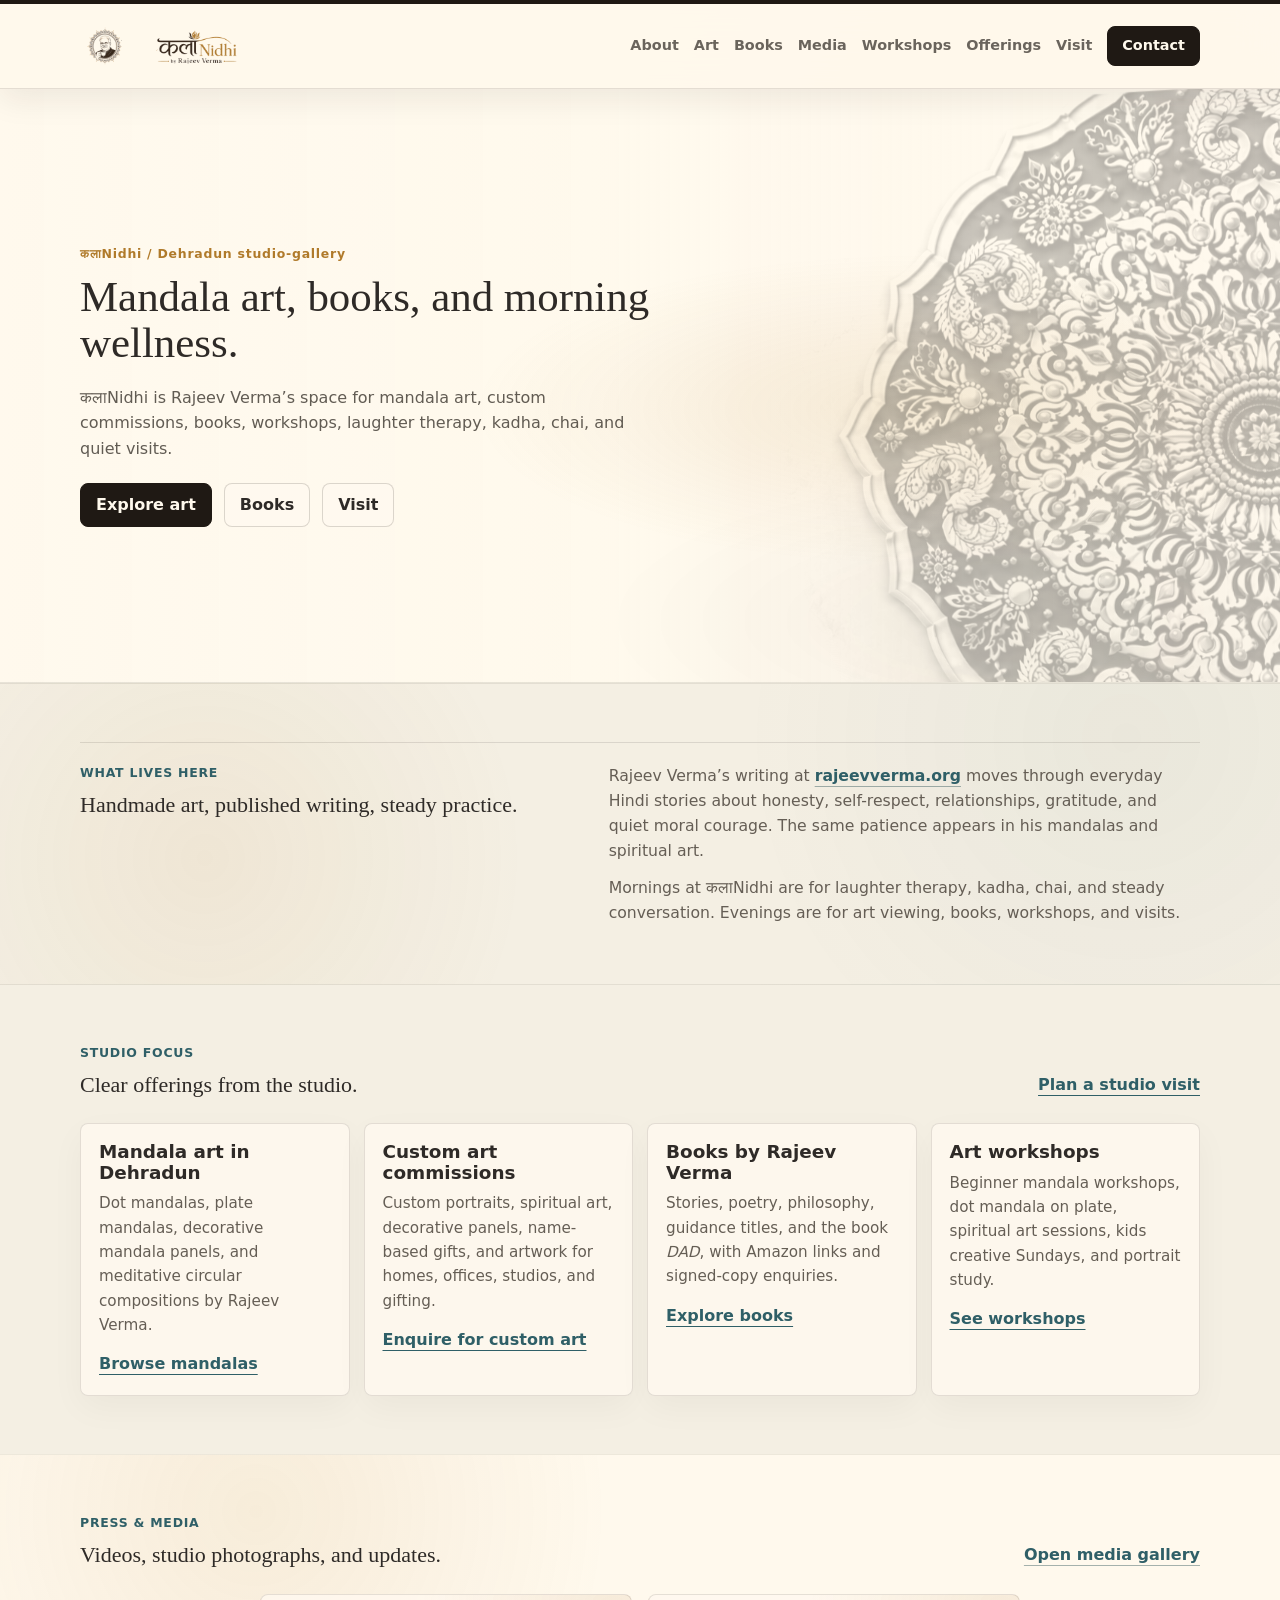
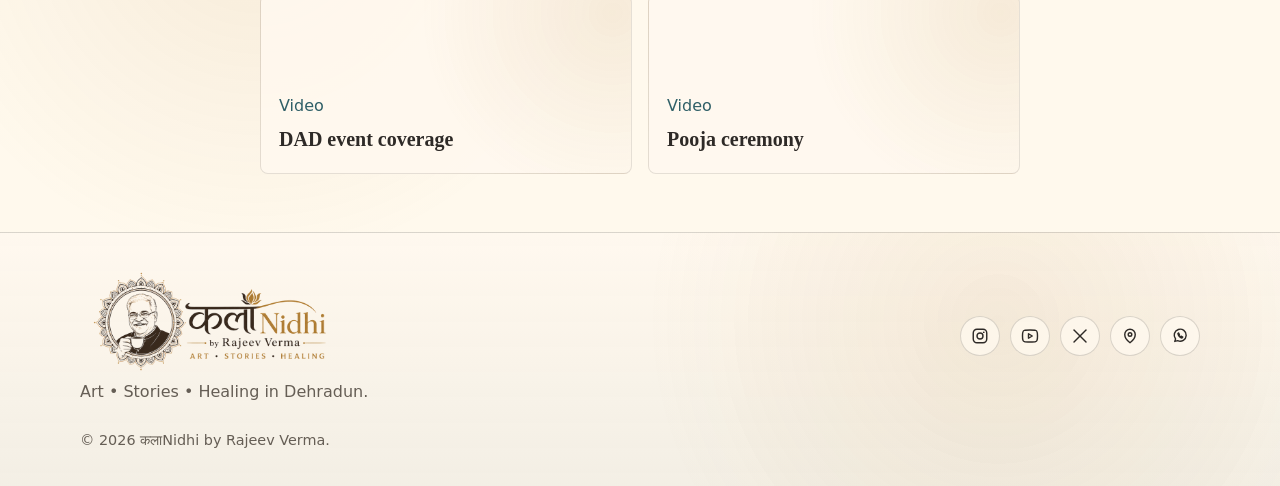
==== index.html @ 5dbb2a17 "Use transparent brand logo assets" ====
<!doctype html>
<html lang="en">
  <head>
    <meta charset="utf-8">
    <meta name="viewport" content="width=device-width, initial-scale=1">
    <meta name="robots" content="index, follow, max-image-preview:large">
    <title>Mandala Art, Custom Art & Books in Dehradun | कलाNidhi by Rajeev Verma</title>
    <meta name="description" content="कलाNidhi by Rajeev Verma is a Dehradun studio-gallery for mandala art, custom paintings, spiritual art, portraits, books, workshops, laughter therapy, kadha, and chai.">
    <link rel="canonical" href="https://kalanidhibyrajeev.com/">
    <meta property="og:type" content="website">
    <meta property="og:site_name" content="कलाNidhi by Rajeev Verma">
    <meta property="og:title" content="Mandala Art, Custom Art & Books in Dehradun | कलाNidhi">
    <meta property="og:description" content="Rajeev Verma's Dehradun studio-gallery for mandala art, custom paintings, portraits, books, workshops, laughter therapy, kadha, and chai.">
    <meta property="og:url" content="https://kalanidhibyrajeev.com/">
    <meta property="og:image" content="https://kalanidhibyrajeev.com/assets/img/kala-nidhi-social.jpg">
    <meta name="twitter:card" content="summary_large_image">
    <meta name="twitter:title" content="Mandala Art, Custom Art & Books in Dehradun | कलाNidhi">
    <meta name="twitter:description" content="Mandala art, custom paintings, books, workshops, laughter therapy, kadha, and chai in Dehradun.">
    <meta name="twitter:image" content="https://kalanidhibyrajeev.com/assets/img/kala-nidhi-social.jpg">
    <link rel="icon" href="/assets/img/favicon.svg" type="image/svg+xml">
    <link rel="apple-touch-icon" href="/assets/brand/kalanidhi-mark-512-transparent.png">
    <link rel="stylesheet" href="/assets/css/oat-local.css?v=20260624c">
    <link rel="stylesheet" href="/assets/css/styles.css?v=20260625a">
    <script type="application/ld+json">
      {
        "@context": "https://schema.org",
        "@graph": [
          {
            "@type": "WebSite",
            "@id": "https://kalanidhibyrajeev.com/#website",
            "url": "https://kalanidhibyrajeev.com/",
            "name": "कलाNidhi by Rajeev Verma",
            "description": "Dehradun studio-gallery for mandala art, custom art, books, workshops, laughter therapy, kadha, and chai.",
            "inLanguage": "en-IN",
            "publisher": { "@id": "https://kalanidhibyrajeev.com/#gallery" }
          },
          {
            "@type": ["ArtGallery", "LocalBusiness"],
            "@id": "https://kalanidhibyrajeev.com/#gallery",
            "name": "कलाNidhi by Rajeev Verma",
            "url": "https://kalanidhibyrajeev.com/",
            "image": "https://kalanidhibyrajeev.com/assets/img/kala-nidhi-social.jpg",
            "logo": "https://kalanidhibyrajeev.com/assets/brand/kalanidhi-mark-512-transparent.png",
            "description": "A studio-gallery in Dehradun for mandala art, spiritual art, custom paintings, portraits, books, workshops, and morning wellness.",
            "telephone": ["+917302239440", "+918979711115"],
            "address": {
              "@type": "PostalAddress",
              "streetAddress": "Khairi Mansingh, New Sahastradhara Road, Maldevta - Doonali",
              "addressLocality": "Dehradun",
              "addressRegion": "Uttarakhand",
              "addressCountry": "IN"
            },
            "openingHoursSpecification": [
              {
                "@type": "OpeningHoursSpecification",
                "dayOfWeek": ["Monday", "Tuesday", "Wednesday", "Thursday", "Friday", "Saturday", "Sunday"],
                "opens": "05:00",
                "closes": "11:00"
              },
              {
                "@type": "OpeningHoursSpecification",
                "dayOfWeek": ["Monday", "Tuesday", "Wednesday", "Thursday", "Friday", "Saturday", "Sunday"],
                "opens": "16:30",
                "closes": "22:00"
              }
            ],
            "sameAs": [
              "https://www.instagram.com/kalanidhibyrajeev",
              "https://www.youtube.com/@HealthyFeasting",
              "https://rajeevverma.org/"
            ],
            "founder": { "@id": "https://kalanidhibyrajeev.com/#rajeev-verma" }
          },
          {
            "@type": "Person",
            "@id": "https://kalanidhibyrajeev.com/#rajeev-verma",
            "name": "Rajeev Verma",
            "url": "https://kalanidhibyrajeev.com/about/",
            "sameAs": [
              "https://rajeevverma.org/",
              "https://www.youtube.com/@HealthyFeasting"
            ],
            "jobTitle": "Artist, author, mandala mentor, healer, and workshop guide",
            "knowsAbout": [
              "Mandala art",
              "Custom art",
              "Spiritual art",
              "Portrait painting",
              "Hindi short stories",
              "Laughter therapy",
              "Creative workshops"
            ]
          },
          {
            "@type": "BreadcrumbList",
            "@id": "https://kalanidhibyrajeev.com/#breadcrumbs",
            "itemListElement": [
              { "@type": "ListItem", "position": 1, "name": "Home", "item": "https://kalanidhibyrajeev.com/" }
            ]
          }
        ]
      }
    </script>
  </head>
  <body>
    <a class="skip-link" href="#main">Skip to content</a>
    <header class="site-header" aria-label="Primary navigation">
      <div class="wrap header-inner">
        <a class="site-logo" href="/" aria-label="कलाNidhi home"><img src="/assets/brand/kalanidhi-header-logo-560x140-transparent.png" alt="कलाNidhi by Rajeev Verma"></a>
        <button class="nav-toggle" type="button" aria-expanded="false" aria-controls="site-nav">
          <span class="sr-only">Menu</span><span></span><span></span>
        </button>
        <nav id="site-nav" class="site-nav" aria-label="Site pages">
          <a href="/about/">About</a>
          <a href="/art/">Art</a>
          <a href="/books/">Books</a>
          <a href="/media/">Media</a>
          <a href="/workshops/">Workshops</a>
          <a href="/daily-specials/">Offerings</a>
          <a href="/visit/">Visit</a>
          <a class="button button-small" data-whatsapp-link href="https://wa.me/917302239440">Contact</a>
        </nav>
      </div>
    </header>

    <main id="main">
      <section class="home-hero">
        <div class="wrap home-hero-grid">
          <div class="home-copy">
            <p class="eyebrow">कलाNidhi / Dehradun studio-gallery</p>
            <h1>Mandala art, books, and morning wellness.</h1>
            <p class="lead">कलाNidhi is Rajeev Verma&rsquo;s space for mandala art, custom commissions, books, workshops, laughter therapy, kadha, chai, and quiet visits.</p>
            <div class="hero-actions">
              <a class="button" href="/art/">Explore art</a>
              <a class="button button-secondary" href="/books/">Books</a>
              <a class="button button-secondary" href="/visit/">Visit</a>
            </div>
          </div>
        </div>
      </section>

      <section class="section home-intro">
        <div class="wrap split-rule">
          <div>
            <p class="eyebrow">What lives here</p>
            <h2>Handmade art, published writing, steady practice.</h2>
          </div>
          <div class="text-stack">
            <p>Rajeev Verma&rsquo;s writing at <a class="text-link inline-link" href="https://rajeevverma.org/">rajeevverma.org</a> moves through everyday Hindi stories about honesty, self-respect, relationships, gratitude, and quiet moral courage. The same patience appears in his mandalas and spiritual art.</p>
            <p>Mornings at कलाNidhi are for laughter therapy, kadha, chai, and steady conversation. Evenings are for art viewing, books, workshops, and visits.</p>
          </div>
        </div>
      </section>

      <section class="section">
        <div class="wrap section-head">
          <div>
            <p class="eyebrow">Studio focus</p>
            <h2>Clear offerings from the studio.</h2>
          </div>
          <a class="text-link" href="/visit/">Plan a studio visit</a>
        </div>
        <div class="wrap seo-card-grid">
          <article class="mini-card">
            <h2>Mandala art in Dehradun</h2>
            <p>Dot mandalas, plate mandalas, decorative mandala panels, and meditative circular compositions by Rajeev Verma.</p>
            <a class="text-link" href="/art/">Browse mandalas</a>
          </article>
          <article class="mini-card">
            <h2>Custom art commissions</h2>
            <p>Custom portraits, spiritual art, decorative panels, name-based gifts, and artwork for homes, offices, studios, and gifting.</p>
            <a class="text-link" href="/art/">Enquire for custom art</a>
          </article>
          <article class="mini-card">
            <h2>Books by Rajeev Verma</h2>
            <p>Stories, poetry, philosophy, guidance titles, and the book <em>DAD</em>, with Amazon links and signed-copy enquiries.</p>
            <a class="text-link" href="/books/">Explore books</a>
          </article>
          <article class="mini-card">
            <h2>Art workshops</h2>
            <p>Beginner mandala workshops, dot mandala on plate, spiritual art sessions, kids creative Sundays, and portrait study.</p>
            <a class="text-link" href="/workshops/">See workshops</a>
          </article>
        </div>
      </section>

      <section class="section media-preview">
        <div class="wrap section-head">
          <div>
            <p class="eyebrow">Press & media</p>
            <h2>Videos, studio photographs, and updates.</h2>
          </div>
          <a class="text-link" href="/media/">Open media gallery</a>
        </div>
        <div class="wrap media-strip" aria-label="कलाNidhi media highlights">
          <a class="media-tile media-video" href="https://youtu.be/Rp0oer_k0Hs?si=0YHghIsaEvGjhuW9">
            <span>Video</span>
            <strong>DAD event coverage</strong>
          </a>
          <a class="media-tile media-video" href="https://youtu.be/UjbqpVnLzns?si=eAztu2HZ2gscAgjj">
            <span>Video</span>
            <strong>Pooja ceremony</strong>
          </a>
        </div>
      </section>
    </main>

    <footer id="footer" class="site-footer">
      <div class="wrap footer-inner">
        <div class="footer-copy">
          <a class="footer-logo" href="/" aria-label="कलाNidhi home"><img src="/assets/brand/kalanidhi-footer-logo-760x320-transparent.png" alt="कलाNidhi by Rajeev Verma"></a>
          <p>Art &bull; Stories &bull; Healing in Dehradun.</p>
        </div>
        <div class="footer-actions" aria-label="Social links">
          <a class="social-icon-link" href="https://www.instagram.com/kalanidhibyrajeev?igsh=MTlkbTV2MDQwYmtw" aria-label="Instagram"><svg viewBox="0 0 24 24" aria-hidden="true"><rect x="3" y="3" width="18" height="18" rx="5"></rect><circle cx="12" cy="12" r="4"></circle><circle class="filled" cx="17" cy="7" r="1.15"></circle></svg></a>
          <a class="social-icon-link" href="https://www.youtube.com/@HealthyFeasting" aria-label="YouTube"><svg viewBox="0 0 24 24" aria-hidden="true"><path d="M22 12s0-4.2-.55-5.45a2.9 2.9 0 0 0-2-2C18.2 4 12 4 12 4s-6.2 0-7.45.55a2.9 2.9 0 0 0-2 2C2 7.8 2 12 2 12s0 4.2.55 5.45a2.9 2.9 0 0 0 2 2C5.8 20 12 20 12 20s6.2 0 7.45-.55a2.9 2.9 0 0 0 2-2C22 16.2 22 12 22 12Z"></path><path d="m10 9 5 3-5 3Z"></path></svg></a>
          <a class="social-icon-link" href="https://twitter.com/intent/tweet?url=https%3A%2F%2Fkalanidhibyrajeev.com%2F&text=%E0%A4%95%E0%A4%B2%E0%A4%BENidhi%20by%20Rajeev%20Verma" aria-label="Share on X"><svg viewBox="0 0 24 24" aria-hidden="true"><path d="M4 4l16 16"></path><path d="M20 4 4 20"></path></svg></a>
          <a class="social-icon-link" href="/visit/" aria-label="Visit कलाNidhi"><svg viewBox="0 0 24 24" aria-hidden="true"><path d="M12 21s7-5.2 7-11a7 7 0 1 0-14 0c0 5.8 7 11 7 11Z"></path><circle cx="12" cy="10" r="2.4"></circle></svg></a>
          <a class="social-icon-link" data-whatsapp-link href="https://wa.me/917302239440" aria-label="WhatsApp कलाNidhi"><svg viewBox="0 0 24 24" aria-hidden="true"><path d="M5 19.2 6.1 16A8 8 0 1 1 9 18.2L5 19.2Z"></path><path d="M9.2 8.6c.5 3.2 2.4 5.2 5.3 6.2l1.2-1.3-2.1-1.2-.9.8c-.9-.4-1.8-1.2-2.3-2.2l.8-.9-1.2-2.1-.8.7Z"></path></svg></a>
        </div>
        <p class="footer-meta">&copy; <span id="year">2026</span> कलाNidhi by Rajeev Verma.</p>
      </div>
    </footer>
    <script src="/assets/js/main.js?v=20260624c" defer></script>
  </body>
</html>
---- assets/css/oat-local.css ----
:root {
  --cream: #F4EFE3;
  --paper: #FFF9ED;
  --ink: #2E2A27;
  --muted-ink: #655E55;
  --antique-gold: #B07A2A;
  --sage: #8A9A6B;
  --soft-sage: #C8CFB6;
  --deep-teal: #2F5F67;
  --border: #D9C9A3;
  --lux-black: #1F1914;
  --lux-panel: #2A211A;
  --lux-panel-soft: #34291F;
  --lux-line: rgba(36, 30, 24, 0.12);
  --lux-muted: rgba(36, 30, 24, 0.62);
  --white: #ffffff;
  --shadow: 0 18px 54px rgba(34, 28, 23, 0.08);
  --radius: 8px;
  --max-width: 1120px;
  --display-devanagari: "Noto Serif Devanagari", "Nirmala UI", "Kohinoor Devanagari", serif;
  --display: Georgia, "Times New Roman", serif;
  --body: Inter, system-ui, -apple-system, BlinkMacSystemFont, "Segoe UI", sans-serif;
}

*,
*::before,
*::after {
  box-sizing: border-box;
}

html {
  scroll-behavior: smooth;
}

body {
  margin: 0;
  background: var(--cream);
  color: var(--ink);
  font-family: var(--body);
  font-size: 16px;
  line-height: 1.6;
  text-rendering: optimizeLegibility;
}

img,
svg {
  display: block;
  max-width: 100%;
}

img {
  height: auto;
}

a {
  color: inherit;
}

button,
input,
textarea,
select {
  font: inherit;
}

button {
  cursor: pointer;
}

:focus-visible {
  outline: 3px solid rgba(47, 95, 103, 0.32);
  outline-offset: 3px;
}

.wrap {
  width: min(100% - 32px, var(--max-width));
  margin-inline: auto;
}

.section {
  padding-block: 58px;
}

.section-tint {
  background:
    radial-gradient(circle at 88% 4%, rgba(176, 122, 42, 0.1), transparent 26rem),
    linear-gradient(180deg, rgba(255, 249, 237, 0.82), rgba(244, 239, 227, 0.92));
  color: var(--ink);
  border-block: 1px solid rgba(36, 30, 24, 0.08);
}

.button {
  display: inline-flex;
  align-items: center;
  justify-content: center;
  min-height: 40px;
  padding: 8px 15px;
  border: 1px solid var(--ink);
  border-radius: var(--radius);
  background: var(--ink);
  color: var(--paper);
  font-weight: 700;
  text-decoration: none;
  box-shadow: none;
  transition: background-color 160ms ease, border-color 160ms ease, color 160ms ease, box-shadow 160ms ease;
}

.button-secondary {
  background: rgba(250, 246, 238, 0.72);
  border-color: rgba(34, 28, 23, 0.18);
  color: var(--ink);
  box-shadow: none;
}

.button-secondary:hover {
  background: var(--paper);
  border-color: var(--deep-teal);
  color: var(--ink);
  box-shadow: none;
}

.button:hover {
  background: var(--deep-teal);
  border-color: var(--deep-teal);
  box-shadow: none;
}

.button-ghost {
  background: transparent;
  color: var(--deep-teal);
  border-color: var(--border);
  box-shadow: none;
}

.button-ghost:hover {
  color: var(--paper);
  border-color: var(--deep-teal);
}

.button-link {
  background: transparent;
  color: var(--ink);
  border-color: transparent;
  text-decoration: underline;
  text-decoration-color: rgba(40, 87, 94, 0.45);
  text-underline-offset: 5px;
}

.button-link:hover {
  color: var(--deep-teal);
  background: transparent;
  border-color: transparent;
}

.button-small {
  min-height: 38px;
  padding: 7px 13px;
}

.skip-link {
  position: fixed;
  top: 10px;
  left: 10px;
  z-index: 100;
  transform: translateY(-140%);
  padding: 10px 14px;
  border-radius: var(--radius);
  background: var(--ink);
  color: var(--paper);
}

.skip-link:focus {
  transform: translateY(0);
}

.sr-only {
  position: absolute;
  width: 1px;
  height: 1px;
  padding: 0;
  margin: -1px;
  overflow: hidden;
  clip: rect(0, 0, 0, 0);
  white-space: nowrap;
  border: 0;
}
---- assets/css/styles.css ----
body {
  position: relative;
  background:
    radial-gradient(circle at 82% 10%, rgba(176, 122, 42, 0.1), transparent 28rem),
    var(--cream);
  color: var(--ink);
  overflow-x: hidden;
}

body::before {
  content: "";
  position: fixed;
  top: 84px;
  right: max(-150px, calc((100vw - var(--max-width)) / 2 - 260px));
  z-index: 0;
  width: min(54vw, 700px);
  aspect-ratio: 1;
  background: url("/assets/img/mandala-cutout.png") center / contain no-repeat;
  filter: grayscale(1) contrast(1.08);
  opacity: 0.055;
  transform: translateZ(0);
  pointer-events: none;
}

.site-header,
main,
.site-footer {
  position: relative;
  z-index: 1;
}

.site-header {
  position: sticky;
  top: 0;
  z-index: 20;
  background: rgba(255, 249, 237, 0.95);
  border-top: 4px solid var(--lux-black);
  border-bottom: 1px solid rgba(36, 30, 24, 0.12);
  box-shadow: 0 10px 32px rgba(36, 30, 24, 0.08);
  backdrop-filter: blur(18px);
}

.header-inner {
  min-height: 84px;
  display: flex;
  align-items: center;
  justify-content: space-between;
  gap: 20px;
}

.site-logo {
  display: inline-flex;
  align-items: center;
  text-decoration: none;
}

.site-logo img {
  height: 48px;
  width: auto;
  max-width: 240px;
  object-fit: contain;
  display: block;
}

.site-nav {
  display: flex;
  align-items: center;
  gap: 15px;
  color: rgba(36, 30, 24, 0.68);
  font-size: 0.9rem;
  font-weight: 650;
}

.site-nav a {
  text-decoration: none;
}

.site-nav a:not(.button):hover {
  color: var(--ink);
}

.site-nav a[aria-current="page"] {
  color: var(--ink);
  text-decoration: underline;
  text-decoration-color: var(--antique-gold);
  text-underline-offset: 6px;
}

.site-nav .button-small {
  min-height: 36px;
  padding: 7px 14px;
  border-color: var(--lux-black);
  background: var(--lux-black);
  color: var(--paper);
  font-family: var(--body);
  font-size: inherit;
  font-weight: inherit;
  box-shadow: none;
}

.nav-toggle {
  display: none;
  width: 44px;
  height: 44px;
  border: 1px solid rgba(36, 30, 24, 0.2);
  border-radius: var(--radius);
  background: rgba(36, 30, 24, 0.04);
}

.nav-toggle span:not(.sr-only) {
  display: block;
  width: 18px;
  height: 2px;
  margin: 5px auto;
  background: var(--ink);
}

.hero {
  display: grid;
  align-items: center;
  padding-block: 54px 72px;
  background: rgba(250, 246, 238, 0.86);
  border-bottom: 1px solid rgba(41, 36, 31, 0.1);
}

.hero-grid {
  display: grid;
  grid-template-columns: 1fr;
  gap: 34px;
  align-items: start;
}

.two-column,
.visit-card {
  display: grid;
  grid-template-columns: minmax(0, 0.92fr) minmax(0, 1.08fr);
  gap: 52px;
  align-items: center;
}

.eyebrow,
.card-kicker {
  margin: 0 0 10px;
  color: var(--deep-teal);
  font-size: 0.78rem;
  font-weight: 800;
  letter-spacing: 0.06em;
  text-transform: uppercase;
}

.section-tint .eyebrow,
.section-tint .card-kicker {
  color: var(--deep-teal);
}

.section-tint h2,
.section-tint h3 {
  color: var(--ink);
}

h1,
h2,
h3 {
  margin: 0;
  line-height: 1.12;
  letter-spacing: 0;
}

h1,
h2 {
  font-family: var(--display);
  font-weight: 500;
}

h1 {
  max-width: 920px;
  font-size: clamp(2rem, 2.55vw, 2.55rem);
}

h1 span:last-child {
  display: block;
  margin-top: 8px;
  color: var(--muted-ink);
  font-size: 2.18rem;
}

.devanagari {
  font-family: var(--display-devanagari);
}

.hero-logo-image {
  width: min(100%, 780px);
  height: auto;
  margin-top: 8px;
}

h2 {
  font-size: clamp(1.35rem, 1.72vw, 1.75rem);
}

.card-body h2,
.workshop-card h2,
.mini-card h2 {
  font-family: var(--body);
  font-size: 1.15rem;
  font-weight: 800;
}

h3 {
  font-size: 1.15rem;
}

.tagline {
  margin: 18px 0 0;
  color: var(--deep-teal);
  font-family: var(--display);
  font-size: 1.35rem;
}

.lead,
.section-copy {
  color: var(--muted-ink);
  font-size: 0.98rem;
}

.lead {
  max-width: 560px;
  margin: 18px 0 0;
}

.hero-actions,
.button-row,
.contact-actions,
.split-links {
  display: flex;
  flex-wrap: wrap;
  gap: 12px;
}

.hero-actions {
  margin-top: 22px;
}

.note,
.muted {
  color: var(--muted-ink);
}

.home-index {
  display: grid;
  grid-template-columns: repeat(6, minmax(0, 1fr));
  gap: 20px;
  margin-top: 44px;
  padding-top: 26px;
  border-top: 1px solid var(--border);
}

.home-index a {
  display: block;
  color: var(--ink);
  text-decoration: none;
}

.home-index a:hover strong {
  color: var(--deep-teal);
}

.home-index span {
  display: block;
  color: var(--deep-teal);
  font-size: 0.875rem;
  font-weight: 800;
}

.home-index strong {
  display: block;
  margin-top: 8px;
  font-family: var(--display);
  font-size: 1.32rem;
  transition: color 160ms ease;
}

.home-index p {
  margin: 8px 0 0;
  color: var(--muted-ink);
  font-size: 0.98rem;
}

.invitation::before {
  content: "";
  position: absolute;
  inset: 12px;
  border: 1px solid rgba(41, 36, 31, 0.12);
  border-radius: calc(var(--radius) - 2px);
  pointer-events: none;
}

.hero-artwork {
  margin: 0;
}

.hero-artwork img {
  width: 100%;
  aspect-ratio: 1;
  object-fit: cover;
  border: 1px solid rgba(41, 36, 31, 0.12);
  border-radius: var(--radius);
  background: var(--cream);
  box-shadow: var(--shadow);
}

.hero-artwork figcaption {
  margin-top: 10px;
  color: var(--muted-ink);
  font-size: 0.95rem;
  text-align: right;
}

.invitation,
.visit-card {
  position: relative;
  padding: clamp(28px, 5vw, 54px);
  border: 1px solid rgba(41, 36, 31, 0.12);
  border-radius: var(--radius);
  background: var(--paper);
  box-shadow: var(--shadow);
}

.invitation {
  display: grid;
  gap: 24px;
}

.quote {
  color: var(--ink);
  font-family: var(--display);
  font-weight: 700;
}

.event-details {
  display: grid;
  grid-template-columns: repeat(3, 1fr);
  gap: 14px;
}

.event-details div,
.mini-card,
.art-card,
.book-card,
.workshop-card {
  border: 1px solid rgba(36, 30, 24, 0.12);
  border-radius: var(--radius);
  background: rgba(255, 249, 239, 0.82);
  box-shadow: 0 12px 34px rgba(36, 30, 24, 0.04);
}

.section-tint .mini-card,
.section-tint .art-card,
.section-tint .workshop-card {
  border-color: rgba(36, 30, 24, 0.1);
  background: rgba(255, 249, 239, 0.78);
  box-shadow: 0 12px 34px rgba(36, 30, 24, 0.035);
}

.section-tint .mini-card p,
.section-tint .card-body p,
.section-tint .workshop-card p,
.section-tint .weekly-plan p {
  color: var(--muted-ink);
}

.event-details div {
  padding: 18px;
}

.event-details span {
  display: block;
  color: var(--muted-ink);
  font-size: 0.9rem;
}

.event-details strong {
  display: block;
  margin-top: 4px;
  font-family: var(--display);
  font-size: 1.22rem;
  font-weight: 700;
}

.role-grid,
.special-grid {
  display: grid;
  grid-template-columns: repeat(2, 1fr);
  gap: 14px;
  margin-top: 24px;
}

.special-grid {
  grid-template-columns: repeat(4, 1fr);
}

.seo-card-grid,
.faq-grid {
  display: grid;
  grid-template-columns: repeat(4, minmax(0, 1fr));
  gap: 14px;
}

.faq-grid {
  grid-template-columns: repeat(3, minmax(0, 1fr));
}

.mini-card {
  padding: 18px;
}

.mini-card p {
  margin: 8px 0 0;
  color: var(--muted-ink);
  font-size: 0.95rem;
}

.section-head {
  display: flex;
  justify-content: space-between;
  gap: 30px;
  align-items: end;
  margin-bottom: 26px;
}

.section-head.narrow {
  max-width: 780px;
}

.filter-bar {
  display: flex;
  flex-wrap: wrap;
  gap: 8px;
  justify-content: flex-end;
}

.filter-button {
  min-height: 38px;
  padding: 7px 12px;
  border: 1px solid rgba(41, 36, 31, 0.14);
  border-radius: var(--radius);
  background: var(--paper);
  color: var(--muted-ink);
  font-weight: 700;
}

.filter-button:hover,
.filter-button.is-active {
  border-color: rgba(40, 87, 94, 0.46);
  background: rgba(213, 216, 201, 0.72);
  color: var(--ink);
}

.card-grid {
  display: grid;
  grid-template-columns: repeat(3, minmax(0, 1fr));
  gap: 18px;
}

.book-grid {
  grid-template-columns: repeat(2, minmax(0, 1fr));
}

.gallery-grid {
  grid-template-columns: repeat(4, minmax(0, 1fr));
}

.art-card,
.book-card,
.workshop-card {
  overflow: hidden;
}

.card-body,
.workshop-card {
  padding: 18px;
}

.card-body p,
.workshop-card p {
  margin: 9px 0 0;
  color: var(--muted-ink);
}

.status {
  color: var(--deep-teal) !important;
  font-weight: 800;
}

.art-image,
.book-cover {
  position: relative;
  display: grid;
  place-items: center;
  min-height: 220px;
  overflow: hidden;
  background: #ebe5da;
}

.art-image img,
.art-image img {
  width: 100%;
  height: 100%;
  min-height: inherit;
  object-fit: cover;
}

.placeholder-art,
.placeholder-cover {
  color: var(--ink);
  isolation: isolate;
}

.placeholder-art::before,
.placeholder-cover::before {
  content: "";
  position: absolute;
  inset: 20px;
  border: 1px solid rgba(41, 36, 31, 0.18);
  border-radius: 50%;
}

.placeholder-art::after,
.placeholder-cover::after {
  content: "";
  position: absolute;
  width: 86%;
  aspect-ratio: 1;
  border-radius: 50%;
  border: 1px dashed rgba(47, 95, 103, 0.38);
}

.placeholder-art span,
.placeholder-cover span {
  position: relative;
  z-index: 1;
  max-width: 80%;
  padding: 8px 12px;
  background: rgba(251, 247, 239, 0.88);
  color: var(--deep-teal);
  font-family: var(--display);
  font-size: 1.22rem;
  text-align: center;
}

.book-card {
  display: grid;
  grid-template-columns: 168px minmax(0, 1fr);
  min-height: 270px;
  background: var(--paper);
}

.book-cover {
  min-height: 270px;
  padding: 16px;
  background:
    radial-gradient(circle at 50% 18%, rgba(154, 113, 57, 0.14), transparent 9rem),
    var(--lux-black);
}

.book-cover img {
  width: 100%;
  height: 100%;
  min-height: 0;
  max-height: 238px;
  object-fit: contain;
  filter: drop-shadow(0 18px 18px rgba(0, 0, 0, 0.25));
}

.section-tint .book-card {
  border-color: rgba(36, 30, 24, 0.1);
  background: rgba(255, 249, 239, 0.9);
  box-shadow: 0 12px 34px rgba(36, 30, 24, 0.035);
}

.section-tint .book-card h3 {
  color: var(--ink);
}

.section-tint .book-card .card-kicker,
.section-tint .book-card .card-body p {
  color: var(--muted-ink);
}

.section-tint .book-card .text-link {
  color: var(--deep-teal);
  text-decoration-color: rgba(40, 87, 94, 0.42);
}

.text-link {
  display: inline-flex;
  margin-top: 14px;
  color: var(--deep-teal);
  font-weight: 800;
  text-decoration-thickness: 1px;
  text-underline-offset: 5px;
}

.inline-link {
  display: inline;
  margin-top: 0;
}

.hours-panel {
  display: grid;
  gap: 6px;
  margin-top: 10px;
  padding: 16px;
  border: 1px solid rgba(40, 87, 94, 0.18);
  border-radius: var(--radius);
  background: rgba(213, 216, 201, 0.18);
}

.hours-panel p {
  margin: 0;
}

.visit-hours {
  margin-top: 22px;
}

.daily-note {
  margin-top: 18px;
}

.visit-section {
  padding-bottom: 84px;
}

address {
  color: var(--muted-ink);
  font-style: normal;
  font-size: 1.08rem;
}

.site-footer {
  padding-block: 34px;
  border-top: 1px solid rgba(36, 30, 24, 0.12);
  background:
    radial-gradient(circle at 78% 35%, rgba(176, 122, 42, 0.1), transparent 22rem),
    linear-gradient(180deg, rgba(255, 249, 239, 0.94), rgba(243, 238, 228, 0.9));
  color: var(--ink);
}

.footer-inner {
  display: grid;
  grid-template-columns: minmax(0, 1fr) auto;
  align-items: center;
  gap: 24px;
}

.footer-copy {
  display: grid;
  gap: 3px;
}

.footer-logo {
  display: inline-block;
}

.footer-logo img {
  width: 260px;
  max-width: 100%;
  height: auto;
  object-fit: contain;
  display: block;
}

.footer-actions a:hover {
  color: var(--ink);
}

.footer-inner p {
  margin: 0;
  color: var(--muted-ink);
}

.footer-actions {
  display: flex;
  flex-wrap: wrap;
  gap: 10px;
  justify-content: flex-end;
}

.footer-actions a {
  color: var(--ink);
  font-size: 0.92rem;
  font-weight: 750;
  text-decoration: underline;
  text-decoration-color: rgba(40, 87, 94, 0.36);
  text-underline-offset: 5px;
}

.social-icon-link {
  display: inline-flex;
  width: 40px;
  height: 40px;
  align-items: center;
  justify-content: center;
  border: 1px solid rgba(36, 30, 24, 0.16);
  border-radius: 50%;
  background: rgba(255, 249, 239, 0.78);
  color: var(--ink);
  text-decoration: none;
  transition: background-color 160ms ease, border-color 160ms ease, color 160ms ease;
}

.social-icon-link:hover,
.social-icon-link:focus-visible {
  border-color: var(--lux-black);
  background: var(--lux-black);
  color: var(--paper);
}

.social-icon-link svg {
  width: 18px;
  height: 18px;
  fill: none;
  stroke: currentColor;
  stroke-width: 1.9;
  stroke-linecap: round;
  stroke-linejoin: round;
}

.social-icon-link .filled {
  fill: currentColor;
  stroke: none;
}

.site-monogram {
  font-family: var(--display);
  font-size: 0.78rem;
  font-weight: 700;
  line-height: 1;
}

.footer-meta {
  grid-column: 1 / -1;
  font-size: 0.9rem;
}

.home-hero {
  position: relative;
  overflow: hidden;
  min-height: clamp(500px, 66vh, 680px);
  display: grid;
  align-items: center;
  padding-block: clamp(72px, 7vw, 104px);
  isolation: isolate;
  perspective: 1200px;
  background:
    radial-gradient(ellipse at 72% 54%, rgba(176, 122, 42, 0.13), transparent 28rem),
    linear-gradient(90deg, rgba(255, 249, 237, 0.99) 0%, rgba(255, 249, 237, 0.96) 48%, rgba(255, 249, 237, 0.7) 100%),
    var(--paper);
  color: var(--ink);
  border-bottom: 1px solid rgba(36, 30, 24, 0.1);
}

.home-hero::before {
  content: "";
  position: absolute;
  left: 50%;
  bottom: -16%;
  z-index: 0;
  width: min(68vw, 980px);
  aspect-ratio: 1 / 0.36;
  background: radial-gradient(ellipse, rgba(36, 30, 24, 0.08), transparent 68%);
  transform: translateX(-8%);
  filter: blur(10px);
  opacity: 0.55;
  pointer-events: none;
}

.home-hero::after {
  content: "";
  position: absolute;
  right: max(-140px, calc((100vw - var(--max-width)) / 2 - 240px));
  bottom: -22%;
  z-index: 0;
  width: min(58vw, 820px);
  aspect-ratio: 1;
  background: url("/assets/img/mandala-cutout.png") center / contain no-repeat;
  filter: grayscale(1) contrast(1.08) brightness(1.04);
  opacity: 0.28;
  mix-blend-mode: multiply;
  transform: perspective(1200px) rotateY(-7deg) rotateX(2deg) translate3d(0, 0, 0);
  transform-origin: 58% center;
  will-change: transform;
  pointer-events: none;
}

.home-hero-grid {
  display: block;
  position: relative;
  z-index: 1;
}

.home-copy h1 {
  max-width: 650px;
  color: var(--ink);
  font-size: clamp(2.2rem, 3.35vw, 3.35rem);
  line-height: 1.08;
}

.home-copy .lead {
  max-width: 560px;
  color: rgba(36, 30, 24, 0.72);
  font-size: 1rem;
}

.home-copy .eyebrow {
  color: var(--antique-gold);
  text-transform: none;
}

.home-hero .button {
  border-color: var(--lux-black);
  background: var(--lux-black);
  color: var(--paper);
}

.home-hero .button-secondary {
  border-color: rgba(36, 30, 24, 0.16);
  background: rgba(255, 249, 239, 0.64);
  color: var(--ink);
}

.home-hero .button:hover,
.home-hero .button-secondary:hover {
  border-color: var(--deep-teal);
  background: var(--deep-teal);
  color: var(--paper);
}

.media-preview {
  background:
    radial-gradient(circle at 20% 15%, rgba(176, 122, 42, 0.1), transparent 22rem),
    var(--paper);
  color: var(--ink);
  border-top: 1px solid rgba(36, 30, 24, 0.08);
}

.media-preview .text-link,
.section-tint .text-link {
  color: var(--deep-teal);
  text-decoration-color: rgba(40, 78, 82, 0.42);
}

.media-preview .eyebrow {
  color: var(--deep-teal);
}

.section-tint .book-card .text-link {
  color: var(--deep-teal);
  text-decoration-color: rgba(40, 87, 94, 0.42);
}

.media-strip,
.video-grid,
.ceremony-grid {
  display: grid;
  gap: 16px;
}

.media-strip {
  grid-template-columns: repeat(2, minmax(0, 1fr));
  max-width: 760px;
  margin-inline: auto;
}

.media-tile,
.video-card {
  position: relative;
  min-height: 180px;
  overflow: hidden;
  border: 1px solid rgba(41, 36, 31, 0.12);
  border-radius: var(--radius);
  background: rgba(251, 247, 239, 0.78);
  color: var(--ink);
  text-decoration: none;
}

.media-tile img {
  width: 100%;
  height: 100%;
  min-height: 180px;
  object-fit: cover;
}

.media-video {
  display: grid;
  align-content: end;
  padding: 18px;
  background:
    radial-gradient(circle at 95% 10%, rgba(176, 122, 42, 0.11), transparent 12rem),
    rgba(255, 249, 239, 0.86);
  color: var(--ink);
}

.media-video span,
.video-card .card-kicker {
  color: var(--deep-teal);
}

.media-video strong {
  display: block;
  margin-top: 4px;
  font-family: var(--display);
  font-size: 1.25rem;
  font-weight: 600;
}

.media-hero {
  background:
    linear-gradient(90deg, rgba(251, 247, 239, 0.96), rgba(251, 247, 239, 0.82)),
    url("/assets/media/ceremony/ceremony-05.jpg") center / cover no-repeat;
}

.social-row {
  display: flex;
  flex-wrap: wrap;
  gap: 10px;
}

.social-row .social-icon-link {
  background: rgba(251, 247, 239, 0.84);
}

.video-grid {
  grid-template-columns: repeat(2, minmax(0, 1fr));
}

.video-card {
  display: grid;
  min-height: 300px;
  align-content: end;
  padding: 22px;
  background:
    linear-gradient(180deg, rgba(46, 42, 39, 0.08), rgba(46, 42, 39, 0.84)),
    var(--thumb) center / cover no-repeat,
    var(--ink);
  color: var(--paper);
}

.video-card h2 {
  font-family: var(--display);
  font-size: 1.7rem;
}

.video-card p {
  max-width: 420px;
  margin: 8px 0 0;
  color: rgba(255, 249, 237, 0.82);
}

.play-mark {
  position: absolute;
  top: 18px;
  left: 18px;
  width: 44px;
  height: 44px;
  border-radius: 50%;
  background: rgba(255, 249, 237, 0.88);
}

.play-mark::before {
  content: "";
  position: absolute;
  top: 13px;
  left: 17px;
  border-block: 9px solid transparent;
  border-left: 14px solid var(--ink);
}

.ceremony-grid {
  grid-template-columns: repeat(4, minmax(0, 1fr));
  align-items: stretch;
}

.ceremony-grid img {
  width: 100%;
  aspect-ratio: 1;
  object-fit: cover;
  border: 1px solid rgba(41, 36, 31, 0.12);
  border-radius: var(--radius);
  background: var(--paper);
}

.weekly-plan {
  display: grid;
  grid-template-columns: repeat(7, minmax(0, 1fr));
  gap: 10px;
}

.weekly-plan article {
  min-height: 210px;
  padding: 16px;
  border: 1px solid rgba(41, 36, 31, 0.12);
  border-radius: var(--radius);
  background: rgba(250, 246, 238, 0.9);
}

.weekly-plan span {
  display: inline-flex;
  min-width: 42px;
  min-height: 30px;
  align-items: center;
  justify-content: center;
  margin-bottom: 16px;
  border: 1px solid rgba(40, 87, 94, 0.24);
  border-radius: 999px;
  color: var(--deep-teal);
  font-size: 0.78rem;
  font-weight: 800;
  letter-spacing: 0.08em;
  text-transform: uppercase;
}

.weekly-plan h3 {
  margin-bottom: 10px;
  font-size: 1rem;
}

.weekly-plan p {
  margin: 0;
  color: var(--muted-ink);
  font-size: 0.94rem;
}

.menu-board-grid {
  display: grid;
  grid-template-columns: repeat(5, minmax(0, 1fr));
  gap: 14px;
}

.menu-board-grid figure {
  margin: 0;
}

.menu-board-grid img {
  width: 100%;
  aspect-ratio: 3 / 4;
  object-fit: cover;
  object-position: top;
  border: 1px solid rgba(41, 36, 31, 0.12);
  border-radius: var(--radius);
  background: var(--paper);
}

.menu-board-grid figcaption {
  margin-top: 8px;
  color: var(--muted-ink);
  font-size: 0.9rem;
}

.home-intro {
  position: relative;
  overflow: hidden;
  background:
    radial-gradient(circle at 16% 58%, rgba(176, 122, 42, 0.08), transparent 20rem),
    radial-gradient(circle at 88% 18%, rgba(40, 78, 82, 0.05), transparent 24rem),
    var(--cream);
  color: var(--ink);
  border-block: 1px solid rgba(36, 30, 24, 0.08);
}

.home-intro::before {
  content: none;
}

.home-intro > .wrap {
  position: relative;
  z-index: 1;
}

.home-intro .text-stack,
.home-intro .text-stack p {
  color: var(--muted-ink);
}

.home-intro .text-link {
  color: var(--deep-teal);
  text-decoration-color: rgba(40, 78, 82, 0.42);
}

.split-rule {
  display: grid;
  grid-template-columns: minmax(0, 0.88fr) minmax(0, 1.12fr);
  gap: clamp(34px, 5vw, 64px);
  align-items: start;
}

.split-rule + .split-rule,
.page-hero .split-rule,
.home-intro .split-rule {
  padding-top: 20px;
  border-top: 1px solid rgba(36, 30, 24, 0.12);
}

.text-stack {
  display: grid;
  gap: 12px;
  color: var(--muted-ink);
  font-size: 0.98rem;
  max-width: 680px;
}

.text-stack p {
  margin: 0;
}

.page-hero {
  padding-block: 46px 38px;
  background: rgba(250, 246, 238, 0.84);
}

.page-hero h1 {
  max-width: 640px;
  font-size: clamp(1.9rem, 2.35vw, 2.4rem);
}

.page-hero .section-head {
  margin-bottom: 0;
  align-items: end;
}

.about-roles h2 {
  font-family: var(--display);
  font-size: 1.55rem;
  font-weight: 500;
}

.about-main .page-hero {
  position: relative;
  overflow: hidden;
}

.about-main .page-hero::after {
  content: "";
  position: absolute;
  right: -9%;
  bottom: -36%;
  width: min(44vw, 560px);
  aspect-ratio: 1;
  background: url("/assets/img/mandala-cutout.png") center / contain no-repeat;
  filter: grayscale(1) contrast(1.1);
  opacity: 0.1;
  pointer-events: none;
}

.about-title {
  position: relative;
  z-index: 1;
}

.about-portrait {
  max-width: 280px;
  margin: 28px 0 0;
  padding: 10px;
  border: 1px solid rgba(34, 28, 23, 0.16);
  border-radius: var(--radius);
  background: var(--lux-black);
  box-shadow: var(--shadow);
}

.about-portrait img {
  width: 100%;
  aspect-ratio: 1;
  object-fit: cover;
  object-position: 8% center;
  border-radius: calc(var(--radius) - 2px);
}

.about-portrait figcaption {
  margin-top: 10px;
  color: var(--lux-muted);
  font-size: 0.9rem;
}

.visit-card {
  grid-template-columns: minmax(0, 1fr) minmax(280px, 0.72fr);
  gap: 0;
  align-items: stretch;
  overflow: hidden;
  padding: 0;
  background: var(--paper);
}

.visit-card > div:first-child {
  padding: clamp(30px, 4.8vw, 52px);
}

.visit-card .contact-actions {
  display: grid;
  grid-template-columns: 1fr;
  align-content: center;
  justify-content: stretch;
  gap: 12px;
  padding: clamp(30px, 4vw, 46px);
  background:
    radial-gradient(circle at 80% 20%, rgba(176, 122, 42, 0.11), transparent 14rem),
    rgba(36, 30, 24, 0.035);
  border-left: 1px solid rgba(36, 30, 24, 0.1);
}

.visit-card .contact-actions .button {
  width: 100%;
}

.visit-card .button-ghost {
  background: rgba(255, 249, 239, 0.72);
  border-color: rgba(36, 30, 24, 0.14);
  color: var(--ink);
}

.visit-card .button-link {
  border-color: transparent;
  color: var(--deep-teal);
  text-decoration-color: rgba(40, 78, 82, 0.42);
}

@media (prefers-reduced-motion: no-preference) {
  .home-hero::after {
    animation: mandalaDrift 18s ease-in-out infinite alternate;
  }
}

@keyframes mandalaDrift {
  from {
    transform: perspective(1200px) rotateY(-8deg) rotateX(2deg) translate3d(0, 0, 0) scale(1);
  }

  to {
    transform: perspective(1200px) rotateY(-3deg) rotateX(0deg) translate3d(-14px, 8px, 0) scale(1.018);
  }
}

@media (max-width: 1100px) {
  .split-rule {
    grid-template-columns: 1fr;
  }
}

@media (max-width: 980px) {
  .nav-toggle {
    display: block;
  }

  .site-nav {
    position: absolute;
    inset: 74px 16px auto;
    display: none;
    flex-direction: column;
    align-items: stretch;
    padding: 16px;
    border: 1px solid rgba(36, 30, 24, 0.12);
    border-radius: var(--radius);
    background: rgba(255, 249, 239, 0.98);
    box-shadow: 0 22px 60px rgba(36, 30, 24, 0.18);
    color: rgba(36, 30, 24, 0.72);
  }

  .site-nav.is-open {
    display: flex;
  }

  .hero-grid,
  .two-column,
  .visit-card,
  .split-rule {
    grid-template-columns: 1fr;
  }

  .hero-copy {
    order: 1;
  }

  .hero-artwork {
    order: 2;
  }

  .event-details,
  .home-index,
  .gallery-grid,
  .card-grid,
  .seo-card-grid,
  .faq-grid,
  .special-grid,
  .media-strip,
  .ceremony-grid,
  .weekly-plan,
  .menu-board-grid {
    grid-template-columns: repeat(2, minmax(0, 1fr));
  }

  .video-grid {
    grid-template-columns: 1fr;
  }

  .section-head {
    display: grid;
    align-items: start;
  }

  .filter-bar,
  .contact-actions {
    justify-content: flex-start;
  }
}

@media (max-width: 640px) {
  body::before {
    top: 84px;
    right: -58vw;
    width: 124vw;
    opacity: 0.1;
  }

  .wrap {
    width: min(100% - 24px, var(--max-width));
  }

  .section {
    padding-block: 54px;
  }

  .header-inner {
    min-height: 76px;
  }

  .site-nav {
    inset: 84px 12px auto;
  }

  .site-logo img {
    height: 42px;
    max-width: 210px;
  }

  h1 {
    font-size: 2.18rem;
  }

  h1 span:last-child {
    font-size: 1.45rem;
  }

  h2 {
    font-size: 1.72rem;
  }

  .home-hero,
  .page-hero {
    padding-block: 42px 42px;
  }

  .home-hero {
    min-height: 620px;
    align-items: start;
    padding-block: 66px 54px;
    background:
      radial-gradient(ellipse at 86% 74%, rgba(176, 122, 42, 0.12), transparent 16rem),
      radial-gradient(ellipse at 34% 105%, rgba(40, 78, 82, 0.06), transparent 24rem),
      var(--paper);
  }

  .home-hero::after {
    top: auto;
    right: -92vw;
    bottom: -24%;
    width: 184vw;
    opacity: 0.18;
  }

  .home-hero::before {
    left: 28%;
    bottom: 2%;
    width: 120vw;
    opacity: 0.24;
  }

  .page-hero h1,
  .home-copy h1 {
    font-size: 2.14rem;
  }

  .hero {
    padding-block: 38px 58px;
  }

  .hero-logo-image {
    width: min(100%, 430px);
  }

  .home-index {
    grid-template-columns: 1fr;
  }

  .event-details,
  .role-grid,
  .special-grid,
  .gallery-grid,
  .card-grid,
  .seo-card-grid,
  .faq-grid,
  .book-card,
  .media-strip,
  .video-grid,
  .ceremony-grid,
  .weekly-plan,
  .menu-board-grid {
    grid-template-columns: 1fr;
  }

  .media-tile,
  .media-tile img {
    min-height: 170px;
  }

  .video-card {
    min-height: 240px;
  }

  .book-cover {
    min-height: 220px;
  }

  .book-cover img {
    max-height: 190px;
  }

  .visit-card > div:first-child,
  .visit-card .contact-actions {
    padding: 24px;
  }

  .visit-card .contact-actions {
    border-top: 1px solid rgba(36, 30, 24, 0.1);
    border-left: 0;
  }

  .about-portrait {
    max-width: none;
  }

  .footer-inner {
    grid-template-columns: 1fr;
    align-items: start;
    gap: 14px;
  }

  .footer-actions {
    flex-wrap: wrap;
  }

  .footer-meta {
    text-align: left;
  }

  .button {
    width: 100%;
  }

  .filter-button {
    flex: 1 1 auto;
  }
}
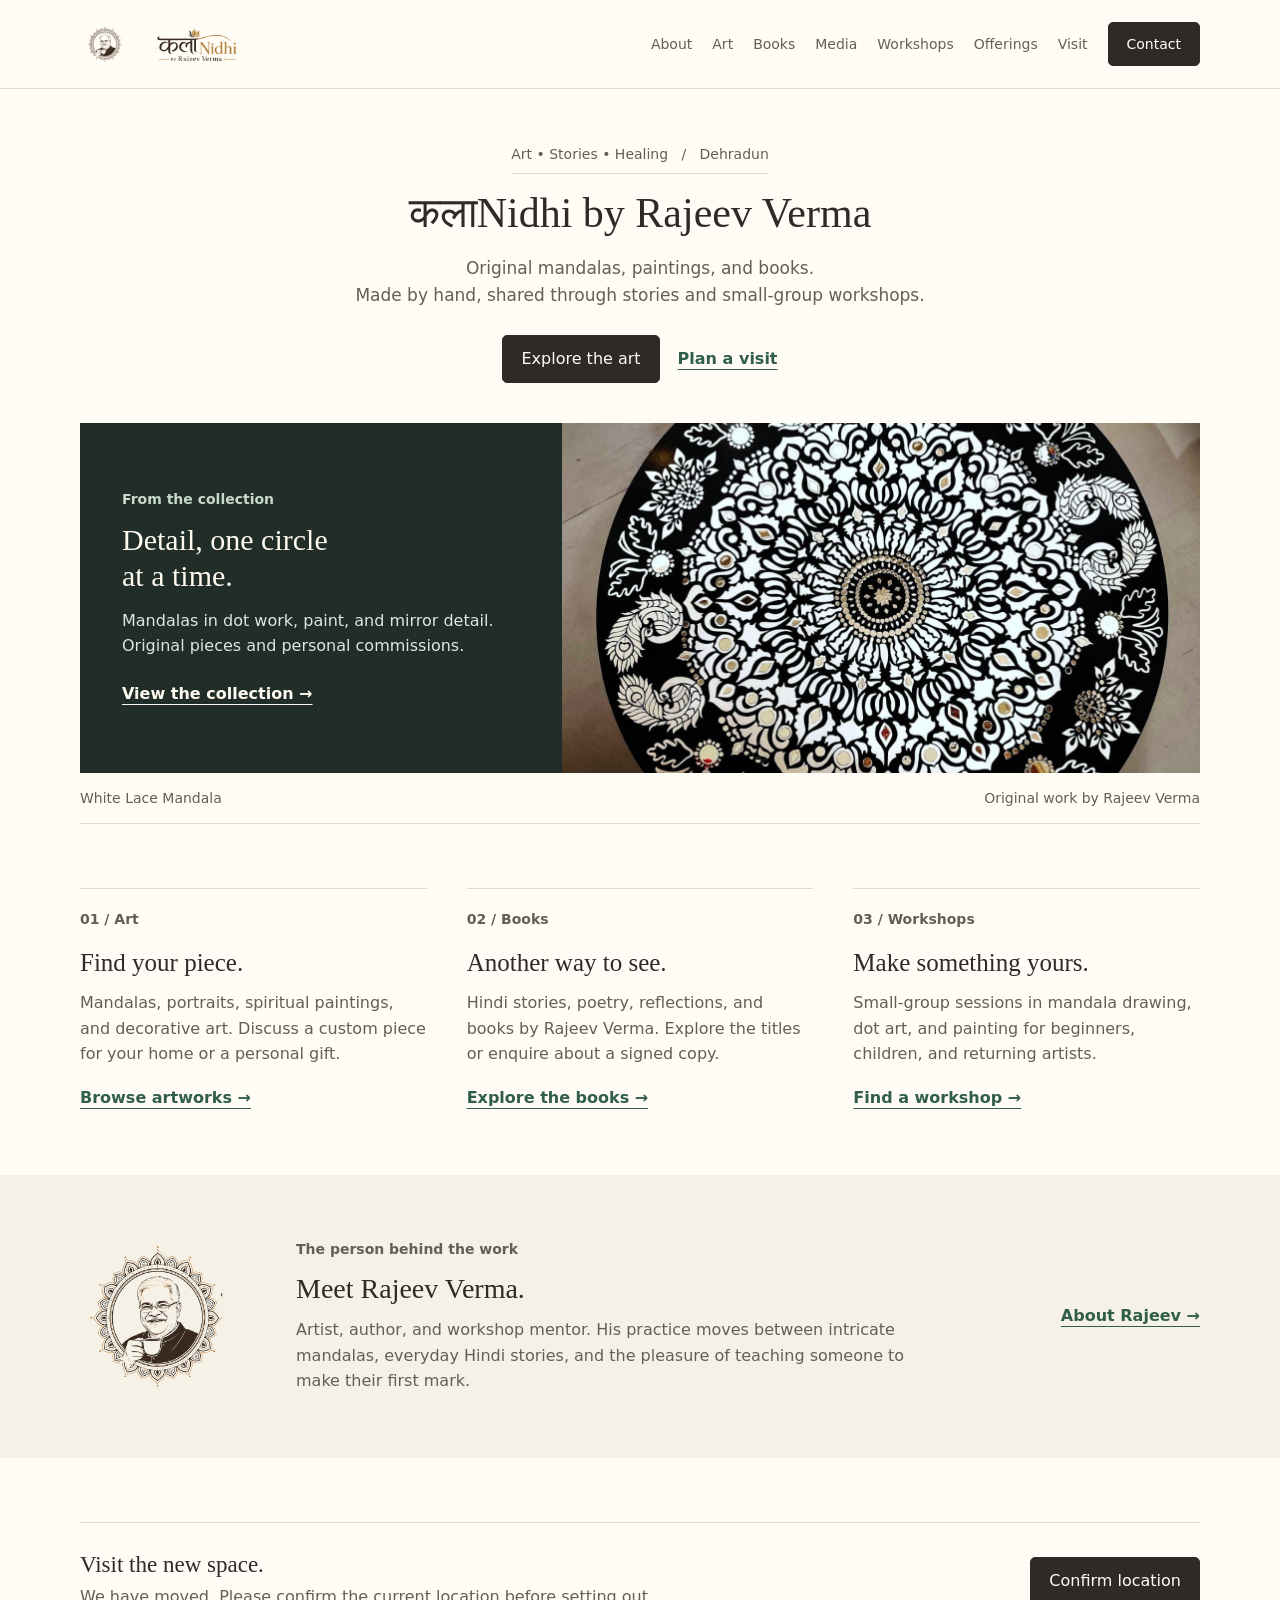
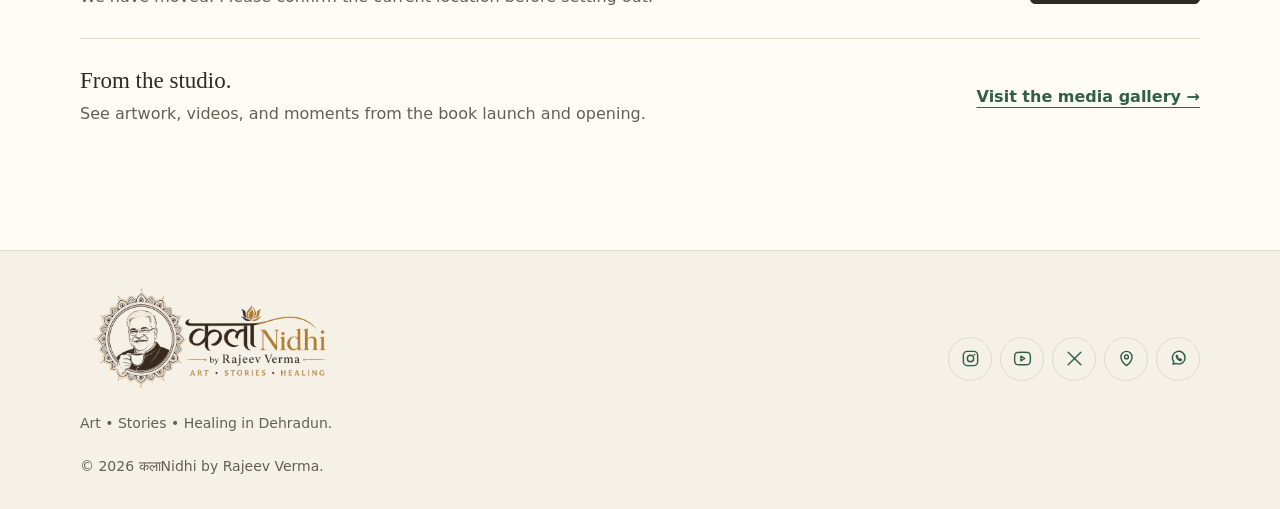
==== commit df3d4ded: "Refresh studio design and retire outdated shop directions" ====
--- a/index.html
+++ b/index.html
@@ -17,96 +17,96 @@
     <meta name="twitter:title" content="Mandala Art, Custom Art & Books in Dehradun | कलाNidhi">
     <meta name="twitter:description" content="Mandala art, custom paintings, books, workshops, laughter therapy, kadha, and chai in Dehradun.">
     <meta name="twitter:image" content="https://kalanidhibyrajeev.com/assets/img/kala-nidhi-social.jpg">
-    <link rel="icon" href="/assets/img/favicon.svg" type="image/svg+xml">
+    <link rel="icon" href="/assets/brand/kalanidhi-mark-512-transparent.png" type="image/png">
     <link rel="apple-touch-icon" href="/assets/brand/kalanidhi-mark-512-transparent.png">
-    <link rel="stylesheet" href="/assets/css/oat-local.css?v=20260624c">
-    <link rel="stylesheet" href="/assets/css/styles.css?v=20260625a">
+    <link rel="stylesheet" href="/assets/css/oat-local.css?v=20261102a">
+    <link rel="stylesheet" href="/assets/css/styles.css?v=20261102a">
     <script type="application/ld+json">
-      {
-        "@context": "https://schema.org",
-        "@graph": [
-          {
-            "@type": "WebSite",
-            "@id": "https://kalanidhibyrajeev.com/#website",
-            "url": "https://kalanidhibyrajeev.com/",
-            "name": "कलाNidhi by Rajeev Verma",
-            "description": "Dehradun studio-gallery for mandala art, custom art, books, workshops, laughter therapy, kadha, and chai.",
-            "inLanguage": "en-IN",
-            "publisher": { "@id": "https://kalanidhibyrajeev.com/#gallery" }
-          },
-          {
-            "@type": ["ArtGallery", "LocalBusiness"],
-            "@id": "https://kalanidhibyrajeev.com/#gallery",
-            "name": "कलाNidhi by Rajeev Verma",
-            "url": "https://kalanidhibyrajeev.com/",
-            "image": "https://kalanidhibyrajeev.com/assets/img/kala-nidhi-social.jpg",
-            "logo": "https://kalanidhibyrajeev.com/assets/brand/kalanidhi-mark-512-transparent.png",
-            "description": "A studio-gallery in Dehradun for mandala art, spiritual art, custom paintings, portraits, books, workshops, and morning wellness.",
-            "telephone": ["+917302239440", "+918979711115"],
-            "address": {
-              "@type": "PostalAddress",
-              "streetAddress": "Khairi Mansingh, New Sahastradhara Road, Maldevta - Doonali",
-              "addressLocality": "Dehradun",
-              "addressRegion": "Uttarakhand",
-              "addressCountry": "IN"
-            },
-            "openingHoursSpecification": [
-              {
-                "@type": "OpeningHoursSpecification",
-                "dayOfWeek": ["Monday", "Tuesday", "Wednesday", "Thursday", "Friday", "Saturday", "Sunday"],
-                "opens": "05:00",
-                "closes": "11:00"
-              },
-              {
-                "@type": "OpeningHoursSpecification",
-                "dayOfWeek": ["Monday", "Tuesday", "Wednesday", "Thursday", "Friday", "Saturday", "Sunday"],
-                "opens": "16:30",
-                "closes": "22:00"
-              }
-            ],
-            "sameAs": [
-              "https://www.instagram.com/kalanidhibyrajeev",
-              "https://www.youtube.com/@HealthyFeasting",
-              "https://rajeevverma.org/"
-            ],
-            "founder": { "@id": "https://kalanidhibyrajeev.com/#rajeev-verma" }
-          },
-          {
-            "@type": "Person",
-            "@id": "https://kalanidhibyrajeev.com/#rajeev-verma",
-            "name": "Rajeev Verma",
-            "url": "https://kalanidhibyrajeev.com/about/",
-            "sameAs": [
-              "https://rajeevverma.org/",
-              "https://www.youtube.com/@HealthyFeasting"
-            ],
-            "jobTitle": "Artist, author, mandala mentor, healer, and workshop guide",
-            "knowsAbout": [
-              "Mandala art",
-              "Custom art",
-              "Spiritual art",
-              "Portrait painting",
-              "Hindi short stories",
-              "Laughter therapy",
-              "Creative workshops"
-            ]
-          },
-          {
-            "@type": "BreadcrumbList",
-            "@id": "https://kalanidhibyrajeev.com/#breadcrumbs",
-            "itemListElement": [
-              { "@type": "ListItem", "position": 1, "name": "Home", "item": "https://kalanidhibyrajeev.com/" }
-            ]
-          }
-        ]
+{
+  "@context": "https://schema.org",
+  "@graph": [
+    {
+      "@type": "WebSite",
+      "@id": "https://kalanidhibyrajeev.com/#website",
+      "url": "https://kalanidhibyrajeev.com/",
+      "name": "कलाNidhi by Rajeev Verma",
+      "description": "Dehradun studio-gallery for mandala art, custom art, books, workshops, laughter therapy, kadha, and chai.",
+      "inLanguage": "en-IN",
+      "publisher": {
+        "@id": "https://kalanidhibyrajeev.com/#gallery"
       }
+    },
+    {
+      "@type": [
+        "ArtGallery",
+        "LocalBusiness"
+      ],
+      "@id": "https://kalanidhibyrajeev.com/#gallery",
+      "name": "कलाNidhi by Rajeev Verma",
+      "url": "https://kalanidhibyrajeev.com/",
+      "image": "https://kalanidhibyrajeev.com/assets/img/kala-nidhi-social.jpg",
+      "logo": "https://kalanidhibyrajeev.com/assets/brand/kalanidhi-mark-512-transparent.png",
+      "description": "A studio-gallery in Dehradun for mandala art, spiritual art, custom paintings, portraits, books, workshops, and morning wellness.",
+      "telephone": [
+        "+917302239440",
+        "+918979711115"
+      ],
+      "address": {
+        "@type": "PostalAddress",
+        "addressLocality": "Dehradun",
+        "addressRegion": "Uttarakhand",
+        "addressCountry": "IN"
+      },
+      "sameAs": [
+        "https://www.instagram.com/kalanidhibyrajeev",
+        "https://www.youtube.com/@HealthyFeasting",
+        "https://rajeevverma.org/"
+      ],
+      "founder": {
+        "@id": "https://kalanidhibyrajeev.com/#rajeev-verma"
+      }
+    },
+    {
+      "@type": "Person",
+      "@id": "https://kalanidhibyrajeev.com/#rajeev-verma",
+      "name": "Rajeev Verma",
+      "url": "https://kalanidhibyrajeev.com/about/",
+      "sameAs": [
+        "https://rajeevverma.org/",
+        "https://www.youtube.com/@HealthyFeasting"
+      ],
+      "jobTitle": "Artist, author, mandala mentor, healer, and workshop guide",
+      "knowsAbout": [
+        "Mandala art",
+        "Custom art",
+        "Spiritual art",
+        "Portrait painting",
+        "Hindi short stories",
+        "Laughter therapy",
+        "Creative workshops"
+      ]
+    },
+    {
+      "@type": "BreadcrumbList",
+      "@id": "https://kalanidhibyrajeev.com/#breadcrumbs",
+      "itemListElement": [
+        {
+          "@type": "ListItem",
+          "position": 1,
+          "name": "Home",
+          "item": "https://kalanidhibyrajeev.com/"
+        }
+      ]
+    }
+  ]
+}
     </script>
   </head>
   <body>
     <a class="skip-link" href="#main">Skip to content</a>
     <header class="site-header" aria-label="Primary navigation">
       <div class="wrap header-inner">
-        <a class="site-logo" href="/" aria-label="कलाNidhi home"><img src="/assets/brand/kalanidhi-header-logo-560x140-transparent.png" alt="कलाNidhi by Rajeev Verma"></a>
+        <a class="site-logo" href="/" aria-label="कलाNidhi home"><img src="/assets/brand/kalanidhi-header-logo-560x140-transparent.png" alt="कलाNidhi by Rajeev Verma" width="192" height="48" style="max-width:240px"></a>
         <button class="nav-toggle" type="button" aria-expanded="false" aria-controls="site-nav">
           <span class="sr-only">Menu</span><span></span><span></span>
         </button>
@@ -124,83 +124,51 @@
     </header>
 
     <main id="main">
-      <section class="home-hero">
-        <div class="wrap home-hero-grid">
-          <div class="home-copy">
-            <p class="eyebrow">कलाNidhi / Dehradun studio-gallery</p>
-            <h1>Mandala art, books, and morning wellness.</h1>
-            <p class="lead">कलाNidhi is Rajeev Verma&rsquo;s space for mandala art, custom commissions, books, workshops, laughter therapy, kadha, chai, and quiet visits.</p>
-            <div class="hero-actions">
-              <a class="button" href="/art/">Explore art</a>
-              <a class="button button-secondary" href="/books/">Books</a>
-              <a class="button button-secondary" href="/visit/">Visit</a>
+      <section class="studio-hero">
+        <div class="wrap">
+          <p class="studio-label">Art &bull; Stories &bull; Healing &nbsp; / &nbsp; Dehradun</p>
+          <h1>कलाNidhi by Rajeev Verma</h1>
+          <p class="lead">Original mandalas, paintings, and books.<br>Made by hand, shared through stories and small-group workshops.</p>
+          <div class="hero-actions">
+            <a class="button" href="/art/">Explore the art</a>
+            <a class="text-link" href="/visit/">Plan a visit</a>
+          </div>
+          <figure>
+            <div class="studio-feature">
+              <img src="/assets/artworks/artwork-045.jpg" alt="White Lace Mandala by Rajeev Verma, with white floral and peacock motifs on a black circular panel" fetchpriority="high">
+              <div class="studio-feature-copy">
+                <p class="eyebrow">From the collection</p>
+                <h2>Detail, one circle<br>at a time.</h2>
+                <p>Mandalas in dot work, paint, and mirror detail. Original pieces and personal commissions.</p>
+                <a class="text-link" href="/art/">View the collection &rarr;</a>
+              </div>
             </div>
-          </div>
+            <figcaption class="feature-caption"><span>White Lace Mandala</span><span>Original work by Rajeev Verma</span></figcaption>
+          </figure>
         </div>
       </section>
-
-      <section class="section home-intro">
-        <div class="wrap split-rule">
-          <div>
-            <p class="eyebrow">What lives here</p>
-            <h2>Handmade art, published writing, steady practice.</h2>
-          </div>
-          <div class="text-stack">
-            <p>Rajeev Verma&rsquo;s writing at <a class="text-link inline-link" href="https://rajeevverma.org/">rajeevverma.org</a> moves through everyday Hindi stories about honesty, self-respect, relationships, gratitude, and quiet moral courage. The same patience appears in his mandalas and spiritual art.</p>
-            <p>Mornings at कलाNidhi are for laughter therapy, kadha, chai, and steady conversation. Evenings are for art viewing, books, workshops, and visits.</p>
-          </div>
+      <section class="section">
+        <div class="wrap studio-paths">
+          <article><p class="eyebrow">01 / Art</p><h2>Find your piece.</h2><p>Mandalas, portraits, spiritual paintings, and decorative art. Discuss a custom piece for your home or a personal gift.</p><a class="text-link" href="/art/">Browse artworks &rarr;</a></article>
+          <article><p class="eyebrow">02 / Books</p><h2>Another way to see.</h2><p>Hindi stories, poetry, reflections, and books by Rajeev Verma. Explore the titles or enquire about a signed copy.</p><a class="text-link" href="/books/">Explore the books &rarr;</a></article>
+          <article><p class="eyebrow">03 / Workshops</p><h2>Make something yours.</h2><p>Small-group sessions in mandala drawing, dot art, and painting for beginners, children, and returning artists.</p><a class="text-link" href="/workshops/">Find a workshop &rarr;</a></article>
         </div>
       </section>
-
-      <section class="section">
-        <div class="wrap section-head">
-          <div>
-            <p class="eyebrow">Studio focus</p>
-            <h2>Clear offerings from the studio.</h2>
-          </div>
-          <a class="text-link" href="/visit/">Plan a studio visit</a>
-        </div>
-        <div class="wrap seo-card-grid">
-          <article class="mini-card">
-            <h2>Mandala art in Dehradun</h2>
-            <p>Dot mandalas, plate mandalas, decorative mandala panels, and meditative circular compositions by Rajeev Verma.</p>
-            <a class="text-link" href="/art/">Browse mandalas</a>
-          </article>
-          <article class="mini-card">
-            <h2>Custom art commissions</h2>
-            <p>Custom portraits, spiritual art, decorative panels, name-based gifts, and artwork for homes, offices, studios, and gifting.</p>
-            <a class="text-link" href="/art/">Enquire for custom art</a>
-          </article>
-          <article class="mini-card">
-            <h2>Books by Rajeev Verma</h2>
-            <p>Stories, poetry, philosophy, guidance titles, and the book <em>DAD</em>, with Amazon links and signed-copy enquiries.</p>
-            <a class="text-link" href="/books/">Explore books</a>
-          </article>
-          <article class="mini-card">
-            <h2>Art workshops</h2>
-            <p>Beginner mandala workshops, dot mandala on plate, spiritual art sessions, kids creative Sundays, and portrait study.</p>
-            <a class="text-link" href="/workshops/">See workshops</a>
-          </article>
+      <section class="section section-tint">
+        <div class="wrap studio-about">
+          <img src="/assets/brand/kalanidhi-mark-512-transparent.png" alt="Illustrated portrait of Rajeev Verma" loading="lazy">
+          <div><p class="eyebrow">The person behind the work</p><h2>Meet Rajeev Verma.</h2><p>Artist, author, and workshop mentor. His practice moves between intricate mandalas, everyday Hindi stories, and the pleasure of teaching someone to make their first mark.</p></div>
+          <a class="text-link" href="/about/">About Rajeev &rarr;</a>
         </div>
       </section>
-
-      <section class="section media-preview">
-        <div class="wrap section-head">
-          <div>
-            <p class="eyebrow">Press & media</p>
-            <h2>Videos, studio photographs, and updates.</h2>
-          </div>
-          <a class="text-link" href="/media/">Open media gallery</a>
+      <section class="section">
+        <div class="wrap studio-update">
+          <div><h2>Visit the new space.</h2><p>We have moved. Please confirm the current location before setting out.</p></div>
+          <a class="button" href="https://wa.me/917302239440?text=Namaste%2C%20please%20share%20the%20new%20Kala%20Nidhi%20address%20and%20visiting%20hours.">Confirm location</a>
         </div>
-        <div class="wrap media-strip" aria-label="कलाNidhi media highlights">
-          <a class="media-tile media-video" href="https://youtu.be/Rp0oer_k0Hs?si=0YHghIsaEvGjhuW9">
-            <span>Video</span>
-            <strong>DAD event coverage</strong>
-          </a>
-          <a class="media-tile media-video" href="https://youtu.be/UjbqpVnLzns?si=eAztu2HZ2gscAgjj">
-            <span>Video</span>
-            <strong>Pooja ceremony</strong>
-          </a>
+        <div class="wrap studio-update">
+          <div><h2>From the studio.</h2><p>See artwork, videos, and moments from the book launch and opening.</p></div>
+          <a class="text-link" href="/media/">Visit the media gallery &rarr;</a>
         </div>
       </section>
     </main>
@@ -208,7 +176,7 @@
     <footer id="footer" class="site-footer">
       <div class="wrap footer-inner">
         <div class="footer-copy">
-          <a class="footer-logo" href="/" aria-label="कलाNidhi home"><img src="/assets/brand/kalanidhi-footer-logo-760x320-transparent.png" alt="कलाNidhi by Rajeev Verma"></a>
+          <a class="footer-logo" href="/" aria-label="कलाNidhi home"><img src="/assets/brand/kalanidhi-footer-logo-760x320-transparent.png" alt="कलाNidhi by Rajeev Verma" width="260" height="110" style="width:260px;max-width:100%;height:auto"></a>
           <p>Art &bull; Stories &bull; Healing in Dehradun.</p>
         </div>
         <div class="footer-actions" aria-label="Social links">
@@ -221,6 +189,6 @@
         <p class="footer-meta">&copy; <span id="year">2026</span> कलाNidhi by Rajeev Verma.</p>
       </div>
     </footer>
-    <script src="/assets/js/main.js?v=20260624c" defer></script>
+    <script src="/assets/js/main.js?v=20261102a" defer></script>
   </body>
 </html>
--- a/assets/css/oat-local.css
+++ b/assets/css/oat-local.css
@@ -1,13 +1,13 @@
 :root {
-  --cream: #F4EFE3;
-  --paper: #FFF9ED;
+  --cream: #F5F1E7;
+  --paper: #FFFCF5;
   --ink: #2E2A27;
   --muted-ink: #655E55;
   --antique-gold: #B07A2A;
   --sage: #8A9A6B;
   --soft-sage: #C8CFB6;
-  --deep-teal: #2F5F67;
-  --border: #D9C9A3;
+  --deep-teal: #305E49;
+  --border: #DFDACE;
   --lux-black: #1F1914;
   --lux-panel: #2A211A;
   --lux-panel-soft: #34291F;
--- a/assets/css/styles.css
+++ b/assets/css/styles.css
@@ -1,1472 +1,746 @@
 body {
-  position: relative;
-  background:
-    radial-gradient(circle at 82% 10%, rgba(176, 122, 42, 0.1), transparent 28rem),
-    var(--cream);
-  color: var(--ink);
-  overflow-x: hidden;
-}
-
-body::before {
-  content: "";
-  position: fixed;
-  top: 84px;
-  right: max(-150px, calc((100vw - var(--max-width)) / 2 - 260px));
-  z-index: 0;
-  width: min(54vw, 700px);
-  aspect-ratio: 1;
-  background: url("/assets/img/mandala-cutout.png") center / contain no-repeat;
-  filter: grayscale(1) contrast(1.08);
-  opacity: 0.055;
-  transform: translateZ(0);
-  pointer-events: none;
-}
-
-.site-header,
-main,
+  background:var(--paper);
+  color:var(--ink)
+}
+body,h1,h2,h3 {
+  letter-spacing:0
+}
+h1,h2,h3,p,figure {
+  margin:0
+}
+h1,h2 {
+  font-family:var(--display);
+  font-weight:500;
+  line-height:1.2
+}
+h1 {
+  font-size:38px;
+  max-width:760px
+}
+h2 {
+  font-size:28px
+}
+h3 {
+  font-size:19px;
+  line-height:1.35
+}
+p+p {
+  margin-top:14px
+}
+[hidden] {
+  display:none!important
+}
+main {
+  min-height:55vh
+}
+.section {
+  padding-block:64px
+}
+.section-tint {
+  background:var(--cream);
+  border:0
+}
+.site-header {
+  position:relative;
+  z-index:20;
+  border-bottom:1px solid var(--border);
+  background:var(--paper)
+}
+.header-inner {
+  min-height:88px;
+  display:flex;
+  align-items:center;
+  justify-content:space-between;
+  gap:24px
+}
+.site-logo {
+  display:inline-flex;
+  align-items:center;
+  flex-shrink:0
+}
+.site-logo img {
+  height:48px;
+  width:auto;
+  max-width:240px;
+  object-fit:contain;
+  display:block
+}
+.site-nav {
+  display:flex;
+  gap:20px;
+  align-items:center;
+  font-size:14px;
+  font-weight:500
+}
+.site-nav a {
+  text-decoration:none;
+  color:var(--muted-ink)
+}
+.site-nav a:hover,.site-nav a[aria-current] {
+  color:var(--deep-teal)
+}
+.site-nav a[aria-current] {
+  text-decoration:underline;
+  text-underline-offset:7px
+}
+.site-nav .button {
+  color:white;
+  font-size:inherit;
+  font-weight:500
+}
+.nav-toggle {
+  display:none;
+  width:44px;
+  height:44px;
+  border:1px solid var(--border);
+  border-radius:4px;
+  background:transparent
+}
+.nav-toggle span:not(.sr-only) {
+  display:block;
+  height:2px;
+  width:18px;
+  margin:5px auto;
+  background:var(--ink)
+}
+.eyebrow,.card-kicker {
+  color:var(--deep-teal);
+  font-size:14px;
+  line-height:1.5;
+  font-weight:600;
+  margin-bottom:12px
+}
+.lead,.section-copy,.text-stack,.note,.muted {
+  color:var(--muted-ink)
+}
+.text-link {
+  color:var(--deep-teal);
+  text-underline-offset:5px;
+  text-decoration-thickness:1px;
+  font-weight:600
+}
+.inline-link {
+  display:inline
+}
+.button {
+  border-radius:5px;
+  font-weight:500;
+  min-height:44px;
+  padding:10px 18px
+}
+.button-secondary,.button-ghost {
+  background:transparent;
+  color:var(--deep-teal);
+  border-color:var(--border)
+}
+.button-secondary:hover,.button-ghost:hover {
+  color:white;
+  background:var(--deep-teal)
+}
+.hero-actions,.button-row,.split-links,.social-row {
+  display:flex;
+  align-items:center;
+  flex-wrap:wrap;
+  gap:18px
+}
+.hero-actions {
+  justify-content:center;
+  margin-top:26px
+}
+.studio-hero {
+  padding:52px 0 0;
+  text-align:center
+}
+.studio-hero h1 {
+  font-size:42px;
+  margin:14px auto 16px
+}
+.studio-hero .lead {
+  max-width:610px;
+  margin:auto;
+  font-size:17px
+}
+.studio-label {
+  display:inline-block;
+  font-size:14px;
+  color:var(--muted-ink);
+  border-bottom:1px solid var(--border);
+  padding-bottom:8px
+}
+.studio-feature {
+  position:relative;
+  width:100%;
+  margin-top:40px;
+  min-height:350px;
+  display:grid;
+  align-items:center;
+  overflow:hidden;
+  background:#202D29;
+  text-align:left
+}
+.studio-feature>img {
+  position:absolute;
+  right:0;
+  top:0;
+  width:57%;
+  height:100%;
+  object-fit:cover;
+  object-position:50% 44%
+}
+.studio-feature-copy {
+  position:relative;
+  z-index:1;
+  padding:42px;
+  width:43%;
+  color:#FFFAF0
+}
+.studio-feature-copy .eyebrow {
+  color:#C9D9C9
+}
+.studio-feature-copy h2 {
+  font-size:30px;
+  margin-bottom:14px
+}
+.studio-feature-copy p {
+  color:#E0E6DE
+}
+.studio-feature-copy a {
+  display:inline-block;
+  color:#FFFAF0;
+  margin-top:22px
+}
+.feature-caption {
+  display:flex;
+  justify-content:space-between;
+  padding:14px 0;
+  border-bottom:1px solid var(--border);
+  font-size:14px;
+  color:var(--muted-ink)
+}
+.studio-paths {
+  display:grid;
+  grid-template-columns:repeat(3,minmax(0,1fr));
+  gap:40px
+}
+.studio-paths article {
+  border-top:1px solid var(--border);
+  padding-top:20px
+}
+.studio-paths h2 {
+  font-size:25px;
+  margin-bottom:12px
+}
+.studio-paths p {
+  color:var(--muted-ink);
+  margin-bottom:18px
+}
+.studio-about {
+  display:grid;
+  grid-template-columns:180px minmax(0,1fr) auto;
+  align-items:center;
+  gap:36px
+}
+.studio-about img {
+  width:150px;
+  height:150px;
+  object-fit:contain
+}
+.studio-about h2 {
+  margin-bottom:12px
+}
+.studio-about p {
+  max-width:620px;
+  color:var(--muted-ink)
+}
+.studio-update {
+  display:flex;
+  align-items:center;
+  justify-content:space-between;
+  gap:24px;
+  padding-block:28px;
+  border-top:1px solid var(--border)
+}
+.studio-update h2 {
+  font-size:23px;
+  margin-bottom:6px
+}
+.studio-update p {
+  color:var(--muted-ink)
+}
+.page-hero {
+  padding:52px 0 40px
+}
+.page-hero h1 {
+  margin-bottom:18px
+}
+.split-rule,.two-column {
+  display:grid;
+  grid-template-columns:minmax(0,.9fr) minmax(0,1.1fr);
+  align-items:start;
+  gap:60px
+}
+.text-stack {
+  display:grid;
+  gap:16px;
+  max-width:680px
+}
+.text-stack p {
+  margin:0
+}
+.section-head {
+  display:flex;
+  align-items:end;
+  justify-content:space-between;
+  gap:28px;
+  margin-bottom:28px
+}
+.section-head h2 {
+  max-width:660px
+}
+.section-copy {
+  max-width:680px;
+  margin-top:14px
+}
+.card-grid,.role-grid,.special-grid,.seo-card-grid,.faq-grid,.video-grid,.ceremony-grid,.media-strip,.menu-board-grid,.weekly-plan {
+  display:grid;
+  gap:24px;
+  grid-template-columns:repeat(3,minmax(0,1fr))
+}
+.gallery-grid {
+  grid-template-columns:repeat(3,minmax(0,1fr))
+}
+.book-grid,.role-grid,.video-grid {
+  grid-template-columns:repeat(2,minmax(0,1fr))
+}
+.seo-card-grid,.special-grid,.ceremony-grid {
+  grid-template-columns:repeat(4,minmax(0,1fr))
+}
+.mini-card,.workshop-card {
+  border-top:1px solid var(--border);
+  padding:20px 0;
+  background:transparent
+}
+.mini-card h2,.workshop-card h2 {
+  font-family:var(--body);
+  font-size:20px;
+  font-weight:600
+}
+.mini-card p,.workshop-card p,.card-body p {
+  color:var(--muted-ink);
+  margin-top:10px
+}
+.mini-card .text-link,.workshop-card .text-link {
+  display:inline-block;
+  margin-top:18px
+}
+.filter-bar {
+  display:flex;
+  flex-wrap:wrap;
+  gap:8px
+}
+.filter-button {
+  padding:8px 13px;
+  min-height:40px;
+  border:1px solid var(--border);
+  border-radius:4px;
+  background:transparent;
+  color:var(--muted-ink)
+}
+.filter-button:hover,.filter-button.is-active {
+  color:white;
+  border-color:var(--deep-teal);
+  background:var(--deep-teal)
+}
+.art-card,.book-card {
+  min-width:0;
+  border:1px solid var(--border);
+  border-radius:6px;
+  overflow:hidden;
+  background:var(--paper)
+}
+.art-image {
+  position:relative;
+  aspect-ratio:1;
+  display:grid;
+  place-items:center;
+  background:#EEEAE1;
+  overflow:hidden
+}
+.art-image img {
+  width:100%;
+  height:100%;
+  object-fit:contain
+}
+.card-body {
+  padding:20px
+}
+.card-body h2 {
+  font-family:var(--body);
+  font-size:20px;
+  font-weight:600
+}
+.card-body .card-kicker {
+  margin:0 0 6px;
+  font-size:14px
+}
+.card-body .text-link {
+  display:inline-block;
+  margin-top:16px
+}
+.status {
+  font-size:14px
+}
+.book-card {
+  display:grid;
+  grid-template-columns:150px minmax(0,1fr)
+}
+.book-cover {
+  display:grid;
+  place-items:center;
+  padding:18px;
+  background:#EEECE5;
+  min-height:250px
+}
+.book-cover img {
+  width:100%;
+  height:220px;
+  object-fit:contain
+}
+.split-links {
+  align-items:start;
+  gap:8px 18px
+}
+.placeholder-art span,.placeholder-cover span {
+  padding:20px;
+  color:var(--muted-ink);
+  text-align:center
+}
+.hours-panel {
+  margin-top:20px;
+  padding:20px 0;
+  border-block:1px solid var(--border)
+}
+.hours-panel p {
+  margin-top:6px
+}
+.visit-card {
+  display:grid;
+  grid-template-columns:1fr 1fr;
+  gap:60px;
+  padding-block:12px 32px
+}
+.contact-actions {
+  display:grid;
+  align-content:start;
+  gap:14px;
+  max-width:380px;
+  padding-top:34px
+}
+address {
+  font-style:normal;
+  color:var(--muted-ink)
+}
+.about-portrait {
+  max-width:230px;
+  margin-top:24px
+}
+.about-portrait img {
+  width:100%;
+  height:auto
+}
+.about-portrait figcaption {
+  color:var(--muted-ink);
+  margin-top:10px;
+  font-size:14px
+}
+.media-hero {
+  background:var(--cream)
+}
+.video-card,.media-tile {
+  position:relative;
+  display:grid;
+  align-content:end;
+  min-height:270px;
+  padding:24px;
+  overflow:hidden;
+  color:white;
+  border-radius:6px;
+  background:linear-gradient(transparent,#17241BE8),var(--thumb) center/cover,#203A2C;
+  text-decoration:none
+}
+.video-card h2 {
+  font-size:25px
+}
+.video-card .card-kicker {
+  color:#EEF2E9
+}
+.video-card p {
+  margin-top:10px
+}
+.play-mark {
+  font-size:22px;
+  margin-bottom:16px
+}
+.play-mark::before {
+  content:"\25B6"
+}
+.ceremony-grid img {
+  width:100%;
+  aspect-ratio:1;
+  object-fit:cover;
+  border-radius:4px
+}
+.weekly-plan {
+  grid-template-columns:repeat(4,minmax(0,1fr))
+}
+.weekly-plan article {
+  border-top:1px solid var(--border);
+  padding:18px 0
+}
+.weekly-plan span {
+  color:var(--deep-teal);
+  display:block;
+  font-size:14px;
+  margin-bottom:10px
+}
+.weekly-plan h3 {
+  margin-bottom:10px
+}
+.weekly-plan p {
+  color:var(--muted-ink)
+}
+.menu-board-grid img {
+  width:100%;
+  height:auto;
+  object-fit:contain
+}
+.menu-board-grid figcaption {
+  margin-top:10px;
+  color:var(--muted-ink);
+  font-size:14px
+}
+.daily-note {
+  margin-top:22px
+}
 .site-footer {
-  position: relative;
-  z-index: 1;
-}
-
-.site-header {
-  position: sticky;
-  top: 0;
-  z-index: 20;
-  background: rgba(255, 249, 237, 0.95);
-  border-top: 4px solid var(--lux-black);
-  border-bottom: 1px solid rgba(36, 30, 24, 0.12);
-  box-shadow: 0 10px 32px rgba(36, 30, 24, 0.08);
-  backdrop-filter: blur(18px);
-}
-
-.header-inner {
-  min-height: 84px;
-  display: flex;
-  align-items: center;
-  justify-content: space-between;
-  gap: 20px;
-}
-
-.site-logo {
-  display: inline-flex;
-  align-items: center;
-  text-decoration: none;
-}
-
-.site-logo img {
-  height: 48px;
-  width: auto;
-  max-width: 240px;
-  object-fit: contain;
-  display: block;
-}
-
-.site-nav {
-  display: flex;
-  align-items: center;
-  gap: 15px;
-  color: rgba(36, 30, 24, 0.68);
-  font-size: 0.9rem;
-  font-weight: 650;
-}
-
-.site-nav a {
-  text-decoration: none;
-}
-
-.site-nav a:not(.button):hover {
-  color: var(--ink);
-}
-
-.site-nav a[aria-current="page"] {
-  color: var(--ink);
-  text-decoration: underline;
-  text-decoration-color: var(--antique-gold);
-  text-underline-offset: 6px;
-}
-
-.site-nav .button-small {
-  min-height: 36px;
-  padding: 7px 14px;
-  border-color: var(--lux-black);
-  background: var(--lux-black);
-  color: var(--paper);
-  font-family: var(--body);
-  font-size: inherit;
-  font-weight: inherit;
-  box-shadow: none;
-}
-
-.nav-toggle {
-  display: none;
-  width: 44px;
-  height: 44px;
-  border: 1px solid rgba(36, 30, 24, 0.2);
-  border-radius: var(--radius);
-  background: rgba(36, 30, 24, 0.04);
-}
-
-.nav-toggle span:not(.sr-only) {
-  display: block;
-  width: 18px;
-  height: 2px;
-  margin: 5px auto;
-  background: var(--ink);
-}
-
-.hero {
-  display: grid;
-  align-items: center;
-  padding-block: 54px 72px;
-  background: rgba(250, 246, 238, 0.86);
-  border-bottom: 1px solid rgba(41, 36, 31, 0.1);
-}
-
-.hero-grid {
-  display: grid;
-  grid-template-columns: 1fr;
-  gap: 34px;
-  align-items: start;
-}
-
-.two-column,
-.visit-card {
-  display: grid;
-  grid-template-columns: minmax(0, 0.92fr) minmax(0, 1.08fr);
-  gap: 52px;
-  align-items: center;
-}
-
-.eyebrow,
-.card-kicker {
-  margin: 0 0 10px;
-  color: var(--deep-teal);
-  font-size: 0.78rem;
-  font-weight: 800;
-  letter-spacing: 0.06em;
-  text-transform: uppercase;
-}
-
-.section-tint .eyebrow,
-.section-tint .card-kicker {
-  color: var(--deep-teal);
-}
-
-.section-tint h2,
-.section-tint h3 {
-  color: var(--ink);
-}
-
-h1,
-h2,
-h3 {
-  margin: 0;
-  line-height: 1.12;
-  letter-spacing: 0;
-}
-
-h1,
-h2 {
-  font-family: var(--display);
-  font-weight: 500;
-}
-
-h1 {
-  max-width: 920px;
-  font-size: clamp(2rem, 2.55vw, 2.55rem);
-}
-
-h1 span:last-child {
-  display: block;
-  margin-top: 8px;
-  color: var(--muted-ink);
-  font-size: 2.18rem;
-}
-
-.devanagari {
-  font-family: var(--display-devanagari);
-}
-
-.hero-logo-image {
-  width: min(100%, 780px);
-  height: auto;
-  margin-top: 8px;
-}
-
-h2 {
-  font-size: clamp(1.35rem, 1.72vw, 1.75rem);
-}
-
-.card-body h2,
-.workshop-card h2,
-.mini-card h2 {
-  font-family: var(--body);
-  font-size: 1.15rem;
-  font-weight: 800;
-}
-
-h3 {
-  font-size: 1.15rem;
-}
-
-.tagline {
-  margin: 18px 0 0;
-  color: var(--deep-teal);
-  font-family: var(--display);
-  font-size: 1.35rem;
-}
-
-.lead,
-.section-copy {
-  color: var(--muted-ink);
-  font-size: 0.98rem;
-}
-
-.lead {
-  max-width: 560px;
-  margin: 18px 0 0;
-}
-
-.hero-actions,
-.button-row,
-.contact-actions,
-.split-links {
-  display: flex;
-  flex-wrap: wrap;
-  gap: 12px;
-}
-
-.hero-actions {
-  margin-top: 22px;
-}
-
-.note,
-.muted {
-  color: var(--muted-ink);
-}
-
-.home-index {
-  display: grid;
-  grid-template-columns: repeat(6, minmax(0, 1fr));
-  gap: 20px;
-  margin-top: 44px;
-  padding-top: 26px;
-  border-top: 1px solid var(--border);
-}
-
-.home-index a {
-  display: block;
-  color: var(--ink);
-  text-decoration: none;
-}
-
-.home-index a:hover strong {
-  color: var(--deep-teal);
-}
-
-.home-index span {
-  display: block;
-  color: var(--deep-teal);
-  font-size: 0.875rem;
-  font-weight: 800;
-}
-
-.home-index strong {
-  display: block;
-  margin-top: 8px;
-  font-family: var(--display);
-  font-size: 1.32rem;
-  transition: color 160ms ease;
-}
-
-.home-index p {
-  margin: 8px 0 0;
-  color: var(--muted-ink);
-  font-size: 0.98rem;
-}
-
-.invitation::before {
-  content: "";
-  position: absolute;
-  inset: 12px;
-  border: 1px solid rgba(41, 36, 31, 0.12);
-  border-radius: calc(var(--radius) - 2px);
-  pointer-events: none;
-}
-
-.hero-artwork {
-  margin: 0;
-}
-
-.hero-artwork img {
-  width: 100%;
-  aspect-ratio: 1;
-  object-fit: cover;
-  border: 1px solid rgba(41, 36, 31, 0.12);
-  border-radius: var(--radius);
-  background: var(--cream);
-  box-shadow: var(--shadow);
-}
-
-.hero-artwork figcaption {
-  margin-top: 10px;
-  color: var(--muted-ink);
-  font-size: 0.95rem;
-  text-align: right;
-}
-
-.invitation,
-.visit-card {
-  position: relative;
-  padding: clamp(28px, 5vw, 54px);
-  border: 1px solid rgba(41, 36, 31, 0.12);
-  border-radius: var(--radius);
-  background: var(--paper);
-  box-shadow: var(--shadow);
-}
-
-.invitation {
-  display: grid;
-  gap: 24px;
-}
-
-.quote {
-  color: var(--ink);
-  font-family: var(--display);
-  font-weight: 700;
-}
-
-.event-details {
-  display: grid;
-  grid-template-columns: repeat(3, 1fr);
-  gap: 14px;
-}
-
-.event-details div,
-.mini-card,
-.art-card,
-.book-card,
-.workshop-card {
-  border: 1px solid rgba(36, 30, 24, 0.12);
-  border-radius: var(--radius);
-  background: rgba(255, 249, 239, 0.82);
-  box-shadow: 0 12px 34px rgba(36, 30, 24, 0.04);
-}
-
-.section-tint .mini-card,
-.section-tint .art-card,
-.section-tint .workshop-card {
-  border-color: rgba(36, 30, 24, 0.1);
-  background: rgba(255, 249, 239, 0.78);
-  box-shadow: 0 12px 34px rgba(36, 30, 24, 0.035);
-}
-
-.section-tint .mini-card p,
-.section-tint .card-body p,
-.section-tint .workshop-card p,
-.section-tint .weekly-plan p {
-  color: var(--muted-ink);
-}
-
-.event-details div {
-  padding: 18px;
-}
-
-.event-details span {
-  display: block;
-  color: var(--muted-ink);
-  font-size: 0.9rem;
-}
-
-.event-details strong {
-  display: block;
-  margin-top: 4px;
-  font-family: var(--display);
-  font-size: 1.22rem;
-  font-weight: 700;
-}
-
-.role-grid,
-.special-grid {
-  display: grid;
-  grid-template-columns: repeat(2, 1fr);
-  gap: 14px;
-  margin-top: 24px;
-}
-
-.special-grid {
-  grid-template-columns: repeat(4, 1fr);
-}
-
-.seo-card-grid,
-.faq-grid {
-  display: grid;
-  grid-template-columns: repeat(4, minmax(0, 1fr));
-  gap: 14px;
-}
-
-.faq-grid {
-  grid-template-columns: repeat(3, minmax(0, 1fr));
-}
-
-.mini-card {
-  padding: 18px;
-}
-
-.mini-card p {
-  margin: 8px 0 0;
-  color: var(--muted-ink);
-  font-size: 0.95rem;
-}
-
-.section-head {
-  display: flex;
-  justify-content: space-between;
-  gap: 30px;
-  align-items: end;
-  margin-bottom: 26px;
-}
-
-.section-head.narrow {
-  max-width: 780px;
-}
-
-.filter-bar {
-  display: flex;
-  flex-wrap: wrap;
-  gap: 8px;
-  justify-content: flex-end;
-}
-
-.filter-button {
-  min-height: 38px;
-  padding: 7px 12px;
-  border: 1px solid rgba(41, 36, 31, 0.14);
-  border-radius: var(--radius);
-  background: var(--paper);
-  color: var(--muted-ink);
-  font-weight: 700;
-}
-
-.filter-button:hover,
-.filter-button.is-active {
-  border-color: rgba(40, 87, 94, 0.46);
-  background: rgba(213, 216, 201, 0.72);
-  color: var(--ink);
-}
-
-.card-grid {
-  display: grid;
-  grid-template-columns: repeat(3, minmax(0, 1fr));
-  gap: 18px;
-}
-
-.book-grid {
-  grid-template-columns: repeat(2, minmax(0, 1fr));
-}
-
-.gallery-grid {
-  grid-template-columns: repeat(4, minmax(0, 1fr));
-}
-
-.art-card,
-.book-card,
-.workshop-card {
-  overflow: hidden;
-}
-
-.card-body,
-.workshop-card {
-  padding: 18px;
-}
-
-.card-body p,
-.workshop-card p {
-  margin: 9px 0 0;
-  color: var(--muted-ink);
-}
-
-.status {
-  color: var(--deep-teal) !important;
-  font-weight: 800;
-}
-
-.art-image,
-.book-cover {
-  position: relative;
-  display: grid;
-  place-items: center;
-  min-height: 220px;
-  overflow: hidden;
-  background: #ebe5da;
-}
-
-.art-image img,
-.art-image img {
-  width: 100%;
-  height: 100%;
-  min-height: inherit;
-  object-fit: cover;
-}
-
-.placeholder-art,
-.placeholder-cover {
-  color: var(--ink);
-  isolation: isolate;
-}
-
-.placeholder-art::before,
-.placeholder-cover::before {
-  content: "";
-  position: absolute;
-  inset: 20px;
-  border: 1px solid rgba(41, 36, 31, 0.18);
-  border-radius: 50%;
-}
-
-.placeholder-art::after,
-.placeholder-cover::after {
-  content: "";
-  position: absolute;
-  width: 86%;
-  aspect-ratio: 1;
-  border-radius: 50%;
-  border: 1px dashed rgba(47, 95, 103, 0.38);
-}
-
-.placeholder-art span,
-.placeholder-cover span {
-  position: relative;
-  z-index: 1;
-  max-width: 80%;
-  padding: 8px 12px;
-  background: rgba(251, 247, 239, 0.88);
-  color: var(--deep-teal);
-  font-family: var(--display);
-  font-size: 1.22rem;
-  text-align: center;
-}
-
-.book-card {
-  display: grid;
-  grid-template-columns: 168px minmax(0, 1fr);
-  min-height: 270px;
-  background: var(--paper);
-}
-
-.book-cover {
-  min-height: 270px;
-  padding: 16px;
-  background:
-    radial-gradient(circle at 50% 18%, rgba(154, 113, 57, 0.14), transparent 9rem),
-    var(--lux-black);
-}
-
-.book-cover img {
-  width: 100%;
-  height: 100%;
-  min-height: 0;
-  max-height: 238px;
-  object-fit: contain;
-  filter: drop-shadow(0 18px 18px rgba(0, 0, 0, 0.25));
-}
-
-.section-tint .book-card {
-  border-color: rgba(36, 30, 24, 0.1);
-  background: rgba(255, 249, 239, 0.9);
-  box-shadow: 0 12px 34px rgba(36, 30, 24, 0.035);
-}
-
-.section-tint .book-card h3 {
-  color: var(--ink);
-}
-
-.section-tint .book-card .card-kicker,
-.section-tint .book-card .card-body p {
-  color: var(--muted-ink);
-}
-
-.section-tint .book-card .text-link {
-  color: var(--deep-teal);
-  text-decoration-color: rgba(40, 87, 94, 0.42);
-}
-
-.text-link {
-  display: inline-flex;
-  margin-top: 14px;
-  color: var(--deep-teal);
-  font-weight: 800;
-  text-decoration-thickness: 1px;
-  text-underline-offset: 5px;
-}
-
-.inline-link {
-  display: inline;
-  margin-top: 0;
-}
-
-.hours-panel {
-  display: grid;
-  gap: 6px;
-  margin-top: 10px;
-  padding: 16px;
-  border: 1px solid rgba(40, 87, 94, 0.18);
-  border-radius: var(--radius);
-  background: rgba(213, 216, 201, 0.18);
-}
-
-.hours-panel p {
-  margin: 0;
-}
-
-.visit-hours {
-  margin-top: 22px;
-}
-
-.daily-note {
-  margin-top: 18px;
-}
-
-.visit-section {
-  padding-bottom: 84px;
-}
-
-address {
-  color: var(--muted-ink);
-  font-style: normal;
-  font-size: 1.08rem;
-}
-
-.site-footer {
-  padding-block: 34px;
-  border-top: 1px solid rgba(36, 30, 24, 0.12);
-  background:
-    radial-gradient(circle at 78% 35%, rgba(176, 122, 42, 0.1), transparent 22rem),
-    linear-gradient(180deg, rgba(255, 249, 239, 0.94), rgba(243, 238, 228, 0.9));
-  color: var(--ink);
-}
-
+  margin-top:32px;
+  padding:32px 0;
+  border-top:1px solid var(--border);
+  background:var(--cream)
+}
 .footer-inner {
-  display: grid;
-  grid-template-columns: minmax(0, 1fr) auto;
-  align-items: center;
-  gap: 24px;
-}
-
+  display:grid;
+  grid-template-columns:1fr auto;
+  align-items:center;
+  gap:20px
+}
 .footer-copy {
-  display: grid;
-  gap: 3px;
-}
-
+  min-width:0
+}
+.footer-copy p {
+  color:var(--muted-ink);
+  font-size:14px;
+  margin-top:12px
+}
 .footer-logo {
-  display: inline-block;
-}
-
+  display:inline-block;
+  max-width:100%
+}
 .footer-logo img {
-  width: 260px;
-  max-width: 100%;
-  height: auto;
-  object-fit: contain;
-  display: block;
-}
-
-.footer-actions a:hover {
-  color: var(--ink);
-}
-
-.footer-inner p {
-  margin: 0;
-  color: var(--muted-ink);
-}
-
+  width:260px;
+  max-width:100%;
+  height:auto;
+  object-fit:contain;
+  display:block
+}
 .footer-actions {
-  display: flex;
-  flex-wrap: wrap;
-  gap: 10px;
-  justify-content: flex-end;
-}
-
-.footer-actions a {
-  color: var(--ink);
-  font-size: 0.92rem;
-  font-weight: 750;
-  text-decoration: underline;
-  text-decoration-color: rgba(40, 87, 94, 0.36);
-  text-underline-offset: 5px;
-}
-
+  display:flex;
+  flex-wrap:wrap;
+  gap:8px
+}
 .social-icon-link {
-  display: inline-flex;
-  width: 40px;
-  height: 40px;
-  align-items: center;
-  justify-content: center;
-  border: 1px solid rgba(36, 30, 24, 0.16);
-  border-radius: 50%;
-  background: rgba(255, 249, 239, 0.78);
-  color: var(--ink);
-  text-decoration: none;
-  transition: background-color 160ms ease, border-color 160ms ease, color 160ms ease;
-}
-
-.social-icon-link:hover,
-.social-icon-link:focus-visible {
-  border-color: var(--lux-black);
-  background: var(--lux-black);
-  color: var(--paper);
-}
-
+  display:inline-flex;
+  align-items:center;
+  justify-content:center;
+  width:44px;
+  height:44px;
+  color:var(--deep-teal);
+  border:1px solid var(--border);
+  border-radius:50%
+}
+.social-icon-link:hover {
+  background:var(--deep-teal);
+  color:white
+}
 .social-icon-link svg {
-  width: 18px;
-  height: 18px;
-  fill: none;
-  stroke: currentColor;
-  stroke-width: 1.9;
-  stroke-linecap: round;
-  stroke-linejoin: round;
-}
-
+  width:19px;
+  height:19px;
+  fill:none;
+  stroke:currentColor;
+  stroke-width:1.8;
+  stroke-linecap:round;
+  stroke-linejoin:round
+}
 .social-icon-link .filled {
-  fill: currentColor;
-  stroke: none;
-}
-
-.site-monogram {
-  font-family: var(--display);
-  font-size: 0.78rem;
-  font-weight: 700;
-  line-height: 1;
-}
-
+  fill:currentColor;
+  stroke:none
+}
 .footer-meta {
-  grid-column: 1 / -1;
-  font-size: 0.9rem;
-}
-
-.home-hero {
-  position: relative;
-  overflow: hidden;
-  min-height: clamp(500px, 66vh, 680px);
-  display: grid;
-  align-items: center;
-  padding-block: clamp(72px, 7vw, 104px);
-  isolation: isolate;
-  perspective: 1200px;
-  background:
-    radial-gradient(ellipse at 72% 54%, rgba(176, 122, 42, 0.13), transparent 28rem),
-    linear-gradient(90deg, rgba(255, 249, 237, 0.99) 0%, rgba(255, 249, 237, 0.96) 48%, rgba(255, 249, 237, 0.7) 100%),
-    var(--paper);
-  color: var(--ink);
-  border-bottom: 1px solid rgba(36, 30, 24, 0.1);
-}
-
-.home-hero::before {
-  content: "";
-  position: absolute;
-  left: 50%;
-  bottom: -16%;
-  z-index: 0;
-  width: min(68vw, 980px);
-  aspect-ratio: 1 / 0.36;
-  background: radial-gradient(ellipse, rgba(36, 30, 24, 0.08), transparent 68%);
-  transform: translateX(-8%);
-  filter: blur(10px);
-  opacity: 0.55;
-  pointer-events: none;
-}
-
-.home-hero::after {
-  content: "";
-  position: absolute;
-  right: max(-140px, calc((100vw - var(--max-width)) / 2 - 240px));
-  bottom: -22%;
-  z-index: 0;
-  width: min(58vw, 820px);
-  aspect-ratio: 1;
-  background: url("/assets/img/mandala-cutout.png") center / contain no-repeat;
-  filter: grayscale(1) contrast(1.08) brightness(1.04);
-  opacity: 0.28;
-  mix-blend-mode: multiply;
-  transform: perspective(1200px) rotateY(-7deg) rotateX(2deg) translate3d(0, 0, 0);
-  transform-origin: 58% center;
-  will-change: transform;
-  pointer-events: none;
-}
-
-.home-hero-grid {
-  display: block;
-  position: relative;
-  z-index: 1;
-}
-
-.home-copy h1 {
-  max-width: 650px;
-  color: var(--ink);
-  font-size: clamp(2.2rem, 3.35vw, 3.35rem);
-  line-height: 1.08;
-}
-
-.home-copy .lead {
-  max-width: 560px;
-  color: rgba(36, 30, 24, 0.72);
-  font-size: 1rem;
-}
-
-.home-copy .eyebrow {
-  color: var(--antique-gold);
-  text-transform: none;
-}
-
-.home-hero .button {
-  border-color: var(--lux-black);
-  background: var(--lux-black);
-  color: var(--paper);
-}
-
-.home-hero .button-secondary {
-  border-color: rgba(36, 30, 24, 0.16);
-  background: rgba(255, 249, 239, 0.64);
-  color: var(--ink);
-}
-
-.home-hero .button:hover,
-.home-hero .button-secondary:hover {
-  border-color: var(--deep-teal);
-  background: var(--deep-teal);
-  color: var(--paper);
-}
-
-.media-preview {
-  background:
-    radial-gradient(circle at 20% 15%, rgba(176, 122, 42, 0.1), transparent 22rem),
-    var(--paper);
-  color: var(--ink);
-  border-top: 1px solid rgba(36, 30, 24, 0.08);
-}
-
-.media-preview .text-link,
-.section-tint .text-link {
-  color: var(--deep-teal);
-  text-decoration-color: rgba(40, 78, 82, 0.42);
-}
-
-.media-preview .eyebrow {
-  color: var(--deep-teal);
-}
-
-.section-tint .book-card .text-link {
-  color: var(--deep-teal);
-  text-decoration-color: rgba(40, 87, 94, 0.42);
-}
-
-.media-strip,
-.video-grid,
-.ceremony-grid {
-  display: grid;
-  gap: 16px;
-}
-
-.media-strip {
-  grid-template-columns: repeat(2, minmax(0, 1fr));
-  max-width: 760px;
-  margin-inline: auto;
-}
-
-.media-tile,
-.video-card {
-  position: relative;
-  min-height: 180px;
-  overflow: hidden;
-  border: 1px solid rgba(41, 36, 31, 0.12);
-  border-radius: var(--radius);
-  background: rgba(251, 247, 239, 0.78);
-  color: var(--ink);
-  text-decoration: none;
-}
-
-.media-tile img {
-  width: 100%;
-  height: 100%;
-  min-height: 180px;
-  object-fit: cover;
-}
-
-.media-video {
-  display: grid;
-  align-content: end;
-  padding: 18px;
-  background:
-    radial-gradient(circle at 95% 10%, rgba(176, 122, 42, 0.11), transparent 12rem),
-    rgba(255, 249, 239, 0.86);
-  color: var(--ink);
-}
-
-.media-video span,
-.video-card .card-kicker {
-  color: var(--deep-teal);
-}
-
-.media-video strong {
-  display: block;
-  margin-top: 4px;
-  font-family: var(--display);
-  font-size: 1.25rem;
-  font-weight: 600;
-}
-
-.media-hero {
-  background:
-    linear-gradient(90deg, rgba(251, 247, 239, 0.96), rgba(251, 247, 239, 0.82)),
-    url("/assets/media/ceremony/ceremony-05.jpg") center / cover no-repeat;
-}
-
-.social-row {
-  display: flex;
-  flex-wrap: wrap;
-  gap: 10px;
-}
-
-.social-row .social-icon-link {
-  background: rgba(251, 247, 239, 0.84);
-}
-
-.video-grid {
-  grid-template-columns: repeat(2, minmax(0, 1fr));
-}
-
-.video-card {
-  display: grid;
-  min-height: 300px;
-  align-content: end;
-  padding: 22px;
-  background:
-    linear-gradient(180deg, rgba(46, 42, 39, 0.08), rgba(46, 42, 39, 0.84)),
-    var(--thumb) center / cover no-repeat,
-    var(--ink);
-  color: var(--paper);
-}
-
-.video-card h2 {
-  font-family: var(--display);
-  font-size: 1.7rem;
-}
-
-.video-card p {
-  max-width: 420px;
-  margin: 8px 0 0;
-  color: rgba(255, 249, 237, 0.82);
-}
-
-.play-mark {
-  position: absolute;
-  top: 18px;
-  left: 18px;
-  width: 44px;
-  height: 44px;
-  border-radius: 50%;
-  background: rgba(255, 249, 237, 0.88);
-}
-
-.play-mark::before {
-  content: "";
-  position: absolute;
-  top: 13px;
-  left: 17px;
-  border-block: 9px solid transparent;
-  border-left: 14px solid var(--ink);
-}
-
-.ceremony-grid {
-  grid-template-columns: repeat(4, minmax(0, 1fr));
-  align-items: stretch;
-}
-
-.ceremony-grid img {
-  width: 100%;
-  aspect-ratio: 1;
-  object-fit: cover;
-  border: 1px solid rgba(41, 36, 31, 0.12);
-  border-radius: var(--radius);
-  background: var(--paper);
-}
-
-.weekly-plan {
-  display: grid;
-  grid-template-columns: repeat(7, minmax(0, 1fr));
-  gap: 10px;
-}
-
-.weekly-plan article {
-  min-height: 210px;
-  padding: 16px;
-  border: 1px solid rgba(41, 36, 31, 0.12);
-  border-radius: var(--radius);
-  background: rgba(250, 246, 238, 0.9);
-}
-
-.weekly-plan span {
-  display: inline-flex;
-  min-width: 42px;
-  min-height: 30px;
-  align-items: center;
-  justify-content: center;
-  margin-bottom: 16px;
-  border: 1px solid rgba(40, 87, 94, 0.24);
-  border-radius: 999px;
-  color: var(--deep-teal);
-  font-size: 0.78rem;
-  font-weight: 800;
-  letter-spacing: 0.08em;
-  text-transform: uppercase;
-}
-
-.weekly-plan h3 {
-  margin-bottom: 10px;
-  font-size: 1rem;
-}
-
-.weekly-plan p {
-  margin: 0;
-  color: var(--muted-ink);
-  font-size: 0.94rem;
-}
-
-.menu-board-grid {
-  display: grid;
-  grid-template-columns: repeat(5, minmax(0, 1fr));
-  gap: 14px;
-}
-
-.menu-board-grid figure {
-  margin: 0;
-}
-
-.menu-board-grid img {
-  width: 100%;
-  aspect-ratio: 3 / 4;
-  object-fit: cover;
-  object-position: top;
-  border: 1px solid rgba(41, 36, 31, 0.12);
-  border-radius: var(--radius);
-  background: var(--paper);
-}
-
-.menu-board-grid figcaption {
-  margin-top: 8px;
-  color: var(--muted-ink);
-  font-size: 0.9rem;
-}
-
-.home-intro {
-  position: relative;
-  overflow: hidden;
-  background:
-    radial-gradient(circle at 16% 58%, rgba(176, 122, 42, 0.08), transparent 20rem),
-    radial-gradient(circle at 88% 18%, rgba(40, 78, 82, 0.05), transparent 24rem),
-    var(--cream);
-  color: var(--ink);
-  border-block: 1px solid rgba(36, 30, 24, 0.08);
-}
-
-.home-intro::before {
-  content: none;
-}
-
-.home-intro > .wrap {
-  position: relative;
-  z-index: 1;
-}
-
-.home-intro .text-stack,
-.home-intro .text-stack p {
-  color: var(--muted-ink);
-}
-
-.home-intro .text-link {
-  color: var(--deep-teal);
-  text-decoration-color: rgba(40, 78, 82, 0.42);
-}
-
-.split-rule {
-  display: grid;
-  grid-template-columns: minmax(0, 0.88fr) minmax(0, 1.12fr);
-  gap: clamp(34px, 5vw, 64px);
-  align-items: start;
-}
-
-.split-rule + .split-rule,
-.page-hero .split-rule,
-.home-intro .split-rule {
-  padding-top: 20px;
-  border-top: 1px solid rgba(36, 30, 24, 0.12);
-}
-
-.text-stack {
-  display: grid;
-  gap: 12px;
-  color: var(--muted-ink);
-  font-size: 0.98rem;
-  max-width: 680px;
-}
-
-.text-stack p {
-  margin: 0;
-}
-
-.page-hero {
-  padding-block: 46px 38px;
-  background: rgba(250, 246, 238, 0.84);
-}
-
-.page-hero h1 {
-  max-width: 640px;
-  font-size: clamp(1.9rem, 2.35vw, 2.4rem);
-}
-
-.page-hero .section-head {
-  margin-bottom: 0;
-  align-items: end;
-}
-
-.about-roles h2 {
-  font-family: var(--display);
-  font-size: 1.55rem;
-  font-weight: 500;
-}
-
-.about-main .page-hero {
-  position: relative;
-  overflow: hidden;
-}
-
-.about-main .page-hero::after {
-  content: "";
-  position: absolute;
-  right: -9%;
-  bottom: -36%;
-  width: min(44vw, 560px);
-  aspect-ratio: 1;
-  background: url("/assets/img/mandala-cutout.png") center / contain no-repeat;
-  filter: grayscale(1) contrast(1.1);
-  opacity: 0.1;
-  pointer-events: none;
-}
-
-.about-title {
-  position: relative;
-  z-index: 1;
-}
-
-.about-portrait {
-  max-width: 280px;
-  margin: 28px 0 0;
-  padding: 10px;
-  border: 1px solid rgba(34, 28, 23, 0.16);
-  border-radius: var(--radius);
-  background: var(--lux-black);
-  box-shadow: var(--shadow);
-}
-
-.about-portrait img {
-  width: 100%;
-  aspect-ratio: 1;
-  object-fit: cover;
-  object-position: 8% center;
-  border-radius: calc(var(--radius) - 2px);
-}
-
-.about-portrait figcaption {
-  margin-top: 10px;
-  color: var(--lux-muted);
-  font-size: 0.9rem;
-}
-
-.visit-card {
-  grid-template-columns: minmax(0, 1fr) minmax(280px, 0.72fr);
-  gap: 0;
-  align-items: stretch;
-  overflow: hidden;
-  padding: 0;
-  background: var(--paper);
-}
-
-.visit-card > div:first-child {
-  padding: clamp(30px, 4.8vw, 52px);
-}
-
-.visit-card .contact-actions {
-  display: grid;
-  grid-template-columns: 1fr;
-  align-content: center;
-  justify-content: stretch;
-  gap: 12px;
-  padding: clamp(30px, 4vw, 46px);
-  background:
-    radial-gradient(circle at 80% 20%, rgba(176, 122, 42, 0.11), transparent 14rem),
-    rgba(36, 30, 24, 0.035);
-  border-left: 1px solid rgba(36, 30, 24, 0.1);
-}
-
-.visit-card .contact-actions .button {
-  width: 100%;
-}
-
-.visit-card .button-ghost {
-  background: rgba(255, 249, 239, 0.72);
-  border-color: rgba(36, 30, 24, 0.14);
-  color: var(--ink);
-}
-
-.visit-card .button-link {
-  border-color: transparent;
-  color: var(--deep-teal);
-  text-decoration-color: rgba(40, 78, 82, 0.42);
-}
-
-@media (prefers-reduced-motion: no-preference) {
-  .home-hero::after {
-    animation: mandalaDrift 18s ease-in-out infinite alternate;
-  }
-}
-
-@keyframes mandalaDrift {
-  from {
-    transform: perspective(1200px) rotateY(-8deg) rotateX(2deg) translate3d(0, 0, 0) scale(1);
-  }
-
-  to {
-    transform: perspective(1200px) rotateY(-3deg) rotateX(0deg) translate3d(-14px, 8px, 0) scale(1.018);
-  }
-}
-
-@media (max-width: 1100px) {
-  .split-rule {
-    grid-template-columns: 1fr;
-  }
-}
-
-@media (max-width: 980px) {
+  grid-column:1/-1;
+  color:var(--muted-ink);
+  font-size:14px
+}
+:focus-visible {
+  outline:2px solid var(--deep-teal);
+  outline-offset:4px
+}
+@media(max-width:1000px) {
   .nav-toggle {
-    display: block;
-  }
-
+    display:block
+  }
   .site-nav {
-    position: absolute;
-    inset: 74px 16px auto;
-    display: none;
-    flex-direction: column;
-    align-items: stretch;
-    padding: 16px;
-    border: 1px solid rgba(36, 30, 24, 0.12);
-    border-radius: var(--radius);
-    background: rgba(255, 249, 239, 0.98);
-    box-shadow: 0 22px 60px rgba(36, 30, 24, 0.18);
-    color: rgba(36, 30, 24, 0.72);
-  }
-
+    display:none;
+    position:absolute;
+    top:100%;
+    left:16px;
+    right:16px;
+    padding:20px;
+    background:var(--paper);
+    border:1px solid var(--border);
+    border-radius:4px;
+    flex-direction:column;
+    align-items:stretch;
+    gap:16px
+  }
   .site-nav.is-open {
-    display: flex;
-  }
-
-  .hero-grid,
-  .two-column,
-  .visit-card,
-  .split-rule {
-    grid-template-columns: 1fr;
-  }
-
-  .hero-copy {
-    order: 1;
-  }
-
-  .hero-artwork {
-    order: 2;
-  }
-
-  .event-details,
-  .home-index,
-  .gallery-grid,
-  .card-grid,
-  .seo-card-grid,
-  .faq-grid,
-  .special-grid,
-  .media-strip,
-  .ceremony-grid,
-  .weekly-plan,
-  .menu-board-grid {
-    grid-template-columns: repeat(2, minmax(0, 1fr));
-  }
-
-  .video-grid {
-    grid-template-columns: 1fr;
-  }
-
+    display:flex
+  }
   .section-head {
-    display: grid;
-    align-items: start;
-  }
-
-  .filter-bar,
+    align-items:start;
+    flex-direction:column
+  }
+  .gallery-grid,.seo-card-grid,.special-grid,.ceremony-grid,.weekly-plan {
+    grid-template-columns:repeat(2,minmax(0,1fr))
+  }
+  .split-rule,.visit-card {
+    gap:32px
+  }
+  .studio-about {
+    grid-template-columns:130px 1fr;
+    gap:24px
+  }
+  .studio-about>a {
+    grid-column:2
+  }
+}
+@media(max-width:640px) {
+  .wrap {
+    width:calc(100% - 40px)
+  }
+  .header-inner {
+    min-height:76px
+  }
+  .site-logo img {
+    height:42px;
+    max-width:210px
+  }
+  .section {
+    padding-block:40px
+  }
+  h1 {
+    font-size:30px
+  }
+  h2 {
+    font-size:25px
+  }
+  .page-hero {
+    padding:36px 0 28px
+  }
+  .studio-hero {
+    padding-top:32px
+  }
+  .studio-hero h1 {
+    font-size:32px
+  }
+  .studio-hero .lead {
+    font-size:16px
+  }
+  .hero-actions {
+    gap:16px;
+    margin-top:22px
+  }
+  .studio-feature {
+    min-height:0;
+    margin-top:30px;
+    grid-template-columns:1fr
+  }
+  .studio-feature>img {
+    position:static;
+    width:100%;
+    height:auto;
+    aspect-ratio:1.2;
+    object-fit:cover
+  }
+  .studio-feature-copy {
+    padding:26px;
+    width:100%
+  }
+  .studio-feature-copy h2 {
+    font-size:26px
+  }
+  .feature-caption {
+    gap:16px
+  }
+  .studio-paths,.split-rule,.two-column,.visit-card,.card-grid,.role-grid,.special-grid,.seo-card-grid,.faq-grid,.video-grid,.media-strip,.menu-board-grid {
+    grid-template-columns:1fr
+  }
+  .studio-paths {
+    gap:28px
+  }
+  .studio-about {
+    grid-template-columns:1fr;
+    gap:20px
+  }
+  .studio-about>a {
+    grid-column:auto
+  }
+  .studio-about img {
+    width:110px;
+    height:110px
+  }
+  .studio-update {
+    align-items:start;
+    flex-direction:column
+  }
+  .book-card {
+    grid-template-columns:120px minmax(0,1fr)
+  }
+  .book-cover {
+    padding:12px;
+    min-height:230px
+  }
+  .book-cover img {
+    height:190px
+  }
+  .book-card .card-body {
+    padding:16px
+  }
   .contact-actions {
-    justify-content: flex-start;
-  }
-}
-
-@media (max-width: 640px) {
-  body::before {
-    top: 84px;
-    right: -58vw;
-    width: 124vw;
-    opacity: 0.1;
-  }
-
-  .wrap {
-    width: min(100% - 24px, var(--max-width));
-  }
-
-  .section {
-    padding-block: 54px;
-  }
-
-  .header-inner {
-    min-height: 76px;
-  }
-
-  .site-nav {
-    inset: 84px 12px auto;
-  }
-
-  .site-logo img {
-    height: 42px;
-    max-width: 210px;
-  }
-
-  h1 {
-    font-size: 2.18rem;
-  }
-
-  h1 span:last-child {
-    font-size: 1.45rem;
-  }
-
-  h2 {
-    font-size: 1.72rem;
-  }
-
-  .home-hero,
-  .page-hero {
-    padding-block: 42px 42px;
-  }
-
-  .home-hero {
-    min-height: 620px;
-    align-items: start;
-    padding-block: 66px 54px;
-    background:
-      radial-gradient(ellipse at 86% 74%, rgba(176, 122, 42, 0.12), transparent 16rem),
-      radial-gradient(ellipse at 34% 105%, rgba(40, 78, 82, 0.06), transparent 24rem),
-      var(--paper);
-  }
-
-  .home-hero::after {
-    top: auto;
-    right: -92vw;
-    bottom: -24%;
-    width: 184vw;
-    opacity: 0.18;
-  }
-
-  .home-hero::before {
-    left: 28%;
-    bottom: 2%;
-    width: 120vw;
-    opacity: 0.24;
-  }
-
-  .page-hero h1,
-  .home-copy h1 {
-    font-size: 2.14rem;
-  }
-
-  .hero {
-    padding-block: 38px 58px;
-  }
-
-  .hero-logo-image {
-    width: min(100%, 430px);
-  }
-
-  .home-index {
-    grid-template-columns: 1fr;
-  }
-
-  .event-details,
-  .role-grid,
-  .special-grid,
-  .gallery-grid,
-  .card-grid,
-  .seo-card-grid,
-  .faq-grid,
-  .book-card,
-  .media-strip,
-  .video-grid,
-  .ceremony-grid,
-  .weekly-plan,
-  .menu-board-grid {
-    grid-template-columns: 1fr;
-  }
-
-  .media-tile,
-  .media-tile img {
-    min-height: 170px;
-  }
-
-  .video-card {
-    min-height: 240px;
-  }
-
-  .book-cover {
-    min-height: 220px;
-  }
-
-  .book-cover img {
-    max-height: 190px;
-  }
-
-  .visit-card > div:first-child,
-  .visit-card .contact-actions {
-    padding: 24px;
-  }
-
-  .visit-card .contact-actions {
-    border-top: 1px solid rgba(36, 30, 24, 0.1);
-    border-left: 0;
-  }
-
-  .about-portrait {
-    max-width: none;
-  }
-
+    padding:0;
+    max-width:none
+  }
   .footer-inner {
-    grid-template-columns: 1fr;
-    align-items: start;
-    gap: 14px;
-  }
-
+    grid-template-columns:1fr
+  }
   .footer-actions {
-    flex-wrap: wrap;
-  }
-
-  .footer-meta {
-    text-align: left;
-  }
-
-  .button {
-    width: 100%;
-  }
-
-  .filter-button {
-    flex: 1 1 auto;
-  }
-}
+    justify-content:start
+  }
+}
+@media(prefers-reduced-motion:reduce) {
+  html {
+    scroll-behavior:auto
+  }
+  *,*::before,*::after {
+    transition:none!important
+  }
+}
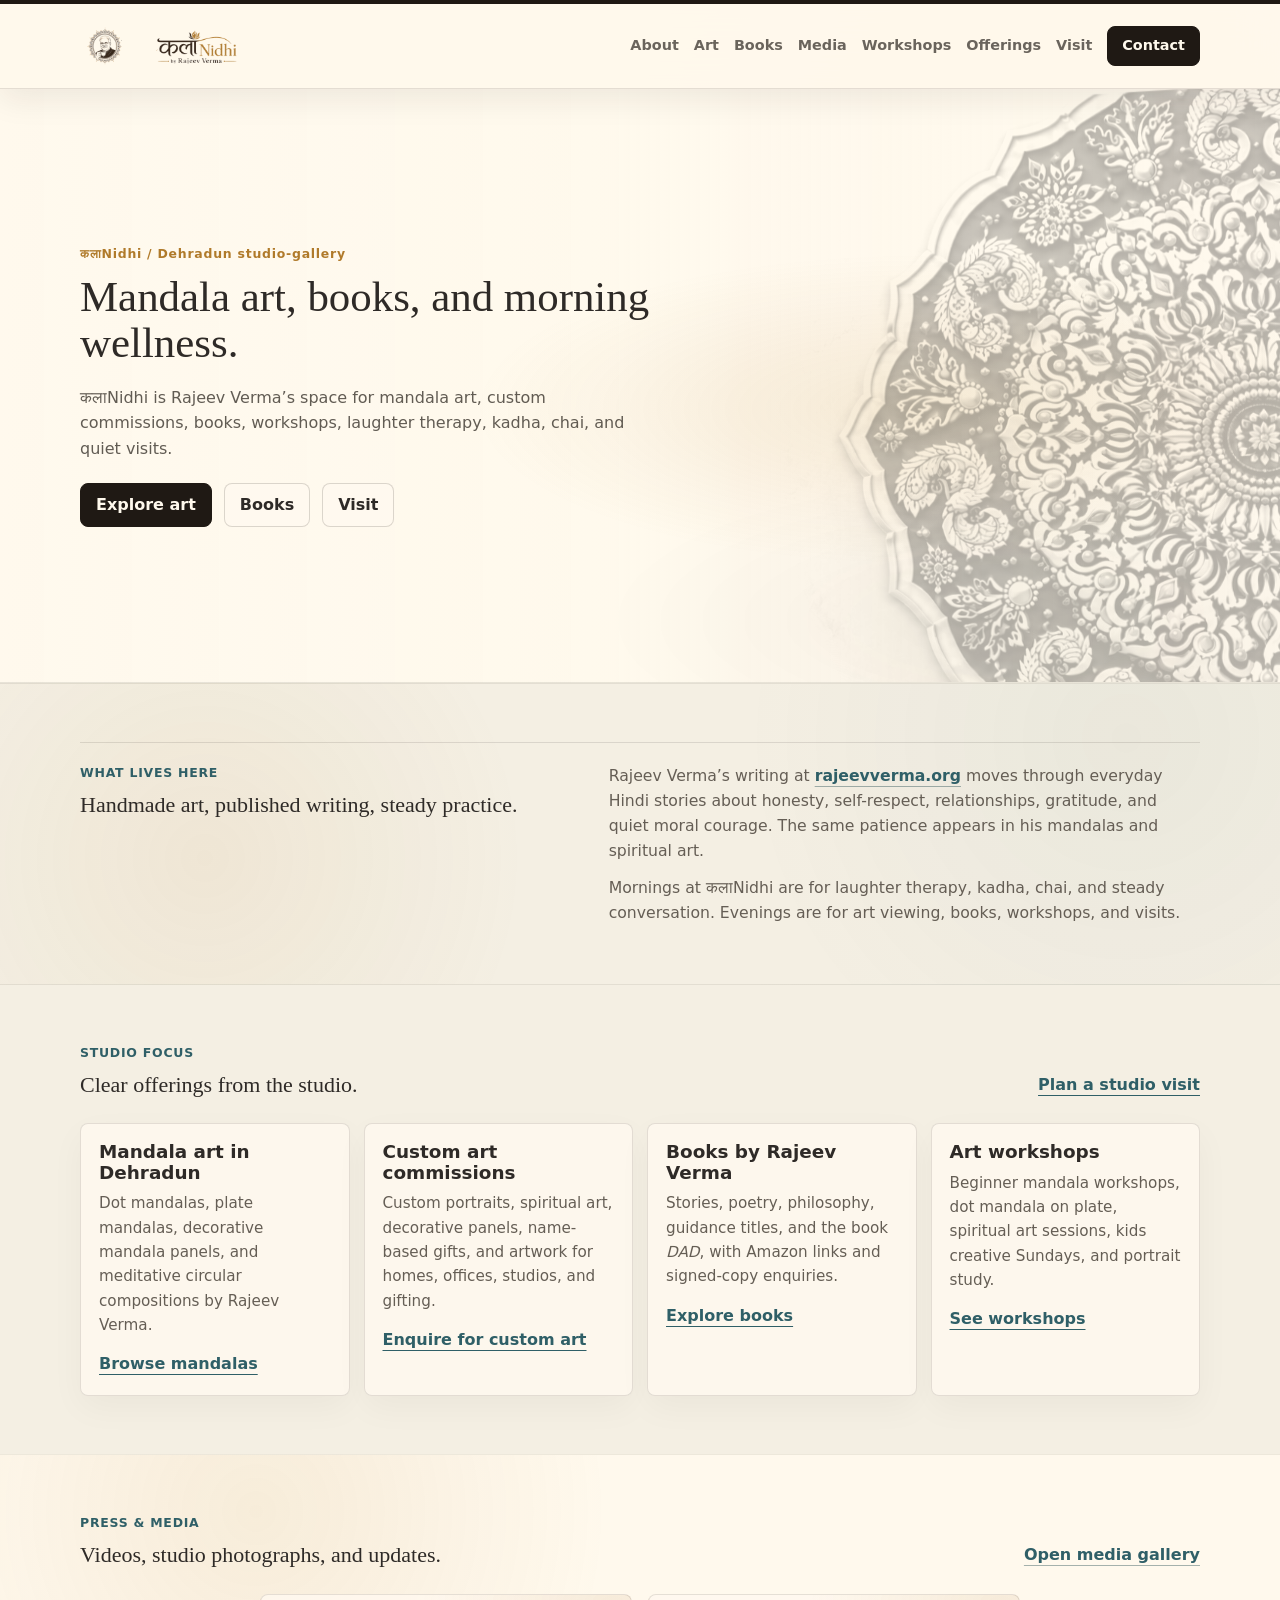
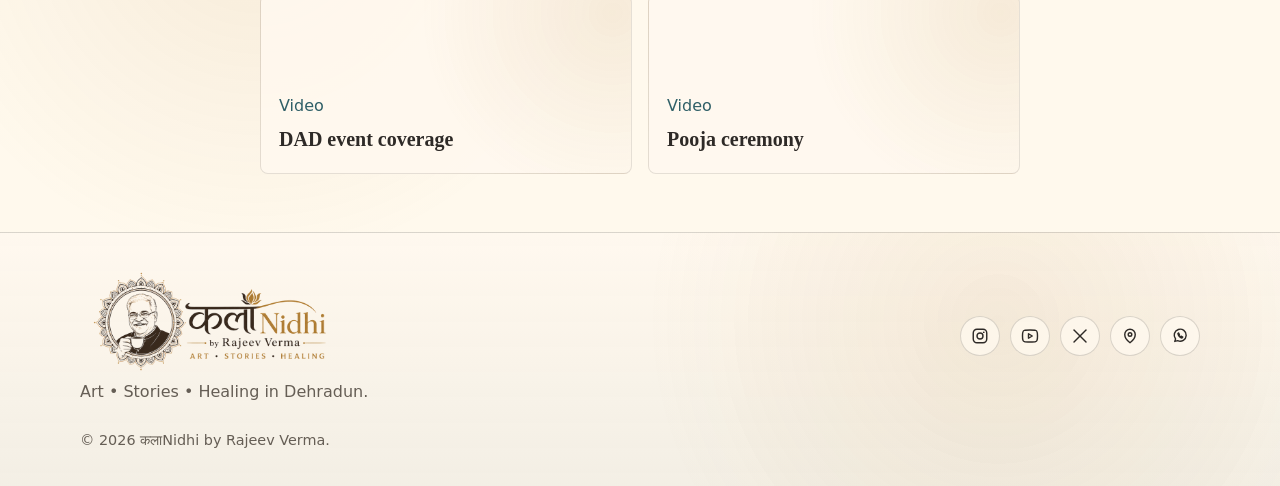
==== commit e8f0e999: "Restore previous website design and retain relocation cleanup" ====
--- a/index.html
+++ b/index.html
@@ -17,10 +17,10 @@
     <meta name="twitter:title" content="Mandala Art, Custom Art & Books in Dehradun | कलाNidhi">
     <meta name="twitter:description" content="Mandala art, custom paintings, books, workshops, laughter therapy, kadha, and chai in Dehradun.">
     <meta name="twitter:image" content="https://kalanidhibyrajeev.com/assets/img/kala-nidhi-social.jpg">
-    <link rel="icon" href="/assets/brand/kalanidhi-mark-512-transparent.png" type="image/png">
+    <link rel="icon" href="/assets/img/favicon.svg" type="image/svg+xml">
     <link rel="apple-touch-icon" href="/assets/brand/kalanidhi-mark-512-transparent.png">
-    <link rel="stylesheet" href="/assets/css/oat-local.css?v=20261102a">
-    <link rel="stylesheet" href="/assets/css/styles.css?v=20261102a">
+    <link rel="stylesheet" href="/assets/css/oat-local.css?v=20261102restore">
+    <link rel="stylesheet" href="/assets/css/styles.css?v=20261102restore">
     <script type="application/ld+json">
 {
   "@context": "https://schema.org",
@@ -106,7 +106,7 @@
     <a class="skip-link" href="#main">Skip to content</a>
     <header class="site-header" aria-label="Primary navigation">
       <div class="wrap header-inner">
-        <a class="site-logo" href="/" aria-label="कलाNidhi home"><img src="/assets/brand/kalanidhi-header-logo-560x140-transparent.png" alt="कलाNidhi by Rajeev Verma" width="192" height="48" style="max-width:240px"></a>
+        <a class="site-logo" href="/" aria-label="कलाNidhi home"><img src="/assets/brand/kalanidhi-header-logo-560x140-transparent.png" alt="कलाNidhi by Rajeev Verma"></a>
         <button class="nav-toggle" type="button" aria-expanded="false" aria-controls="site-nav">
           <span class="sr-only">Menu</span><span></span><span></span>
         </button>
@@ -124,51 +124,83 @@
     </header>
 
     <main id="main">
-      <section class="studio-hero">
-        <div class="wrap">
-          <p class="studio-label">Art &bull; Stories &bull; Healing &nbsp; / &nbsp; Dehradun</p>
-          <h1>कलाNidhi by Rajeev Verma</h1>
-          <p class="lead">Original mandalas, paintings, and books.<br>Made by hand, shared through stories and small-group workshops.</p>
-          <div class="hero-actions">
-            <a class="button" href="/art/">Explore the art</a>
-            <a class="text-link" href="/visit/">Plan a visit</a>
-          </div>
-          <figure>
-            <div class="studio-feature">
-              <img src="/assets/artworks/artwork-045.jpg" alt="White Lace Mandala by Rajeev Verma, with white floral and peacock motifs on a black circular panel" fetchpriority="high">
-              <div class="studio-feature-copy">
-                <p class="eyebrow">From the collection</p>
-                <h2>Detail, one circle<br>at a time.</h2>
-                <p>Mandalas in dot work, paint, and mirror detail. Original pieces and personal commissions.</p>
-                <a class="text-link" href="/art/">View the collection &rarr;</a>
-              </div>
+      <section class="home-hero">
+        <div class="wrap home-hero-grid">
+          <div class="home-copy">
+            <p class="eyebrow">कलाNidhi / Dehradun studio-gallery</p>
+            <h1>Mandala art, books, and morning wellness.</h1>
+            <p class="lead">कलाNidhi is Rajeev Verma&rsquo;s space for mandala art, custom commissions, books, workshops, laughter therapy, kadha, chai, and quiet visits.</p>
+            <div class="hero-actions">
+              <a class="button" href="/art/">Explore art</a>
+              <a class="button button-secondary" href="/books/">Books</a>
+              <a class="button button-secondary" href="/visit/">Visit</a>
             </div>
-            <figcaption class="feature-caption"><span>White Lace Mandala</span><span>Original work by Rajeev Verma</span></figcaption>
-          </figure>
-        </div>
-      </section>
+          </div>
+        </div>
+      </section>
+
+      <section class="section home-intro">
+        <div class="wrap split-rule">
+          <div>
+            <p class="eyebrow">What lives here</p>
+            <h2>Handmade art, published writing, steady practice.</h2>
+          </div>
+          <div class="text-stack">
+            <p>Rajeev Verma&rsquo;s writing at <a class="text-link inline-link" href="https://rajeevverma.org/">rajeevverma.org</a> moves through everyday Hindi stories about honesty, self-respect, relationships, gratitude, and quiet moral courage. The same patience appears in his mandalas and spiritual art.</p>
+            <p>Mornings at कलाNidhi are for laughter therapy, kadha, chai, and steady conversation. Evenings are for art viewing, books, workshops, and visits.</p>
+          </div>
+        </div>
+      </section>
+
       <section class="section">
-        <div class="wrap studio-paths">
-          <article><p class="eyebrow">01 / Art</p><h2>Find your piece.</h2><p>Mandalas, portraits, spiritual paintings, and decorative art. Discuss a custom piece for your home or a personal gift.</p><a class="text-link" href="/art/">Browse artworks &rarr;</a></article>
-          <article><p class="eyebrow">02 / Books</p><h2>Another way to see.</h2><p>Hindi stories, poetry, reflections, and books by Rajeev Verma. Explore the titles or enquire about a signed copy.</p><a class="text-link" href="/books/">Explore the books &rarr;</a></article>
-          <article><p class="eyebrow">03 / Workshops</p><h2>Make something yours.</h2><p>Small-group sessions in mandala drawing, dot art, and painting for beginners, children, and returning artists.</p><a class="text-link" href="/workshops/">Find a workshop &rarr;</a></article>
-        </div>
-      </section>
-      <section class="section section-tint">
-        <div class="wrap studio-about">
-          <img src="/assets/brand/kalanidhi-mark-512-transparent.png" alt="Illustrated portrait of Rajeev Verma" loading="lazy">
-          <div><p class="eyebrow">The person behind the work</p><h2>Meet Rajeev Verma.</h2><p>Artist, author, and workshop mentor. His practice moves between intricate mandalas, everyday Hindi stories, and the pleasure of teaching someone to make their first mark.</p></div>
-          <a class="text-link" href="/about/">About Rajeev &rarr;</a>
-        </div>
-      </section>
-      <section class="section">
-        <div class="wrap studio-update">
-          <div><h2>Visit the new space.</h2><p>We have moved. Please confirm the current location before setting out.</p></div>
-          <a class="button" href="https://wa.me/917302239440?text=Namaste%2C%20please%20share%20the%20new%20Kala%20Nidhi%20address%20and%20visiting%20hours.">Confirm location</a>
-        </div>
-        <div class="wrap studio-update">
-          <div><h2>From the studio.</h2><p>See artwork, videos, and moments from the book launch and opening.</p></div>
-          <a class="text-link" href="/media/">Visit the media gallery &rarr;</a>
+        <div class="wrap section-head">
+          <div>
+            <p class="eyebrow">Studio focus</p>
+            <h2>Clear offerings from the studio.</h2>
+          </div>
+          <a class="text-link" href="/visit/">Plan a studio visit</a>
+        </div>
+        <div class="wrap seo-card-grid">
+          <article class="mini-card">
+            <h2>Mandala art in Dehradun</h2>
+            <p>Dot mandalas, plate mandalas, decorative mandala panels, and meditative circular compositions by Rajeev Verma.</p>
+            <a class="text-link" href="/art/">Browse mandalas</a>
+          </article>
+          <article class="mini-card">
+            <h2>Custom art commissions</h2>
+            <p>Custom portraits, spiritual art, decorative panels, name-based gifts, and artwork for homes, offices, studios, and gifting.</p>
+            <a class="text-link" href="/art/">Enquire for custom art</a>
+          </article>
+          <article class="mini-card">
+            <h2>Books by Rajeev Verma</h2>
+            <p>Stories, poetry, philosophy, guidance titles, and the book <em>DAD</em>, with Amazon links and signed-copy enquiries.</p>
+            <a class="text-link" href="/books/">Explore books</a>
+          </article>
+          <article class="mini-card">
+            <h2>Art workshops</h2>
+            <p>Beginner mandala workshops, dot mandala on plate, spiritual art sessions, kids creative Sundays, and portrait study.</p>
+            <a class="text-link" href="/workshops/">See workshops</a>
+          </article>
+        </div>
+      </section>
+
+      <section class="section media-preview">
+        <div class="wrap section-head">
+          <div>
+            <p class="eyebrow">Press & media</p>
+            <h2>Videos, studio photographs, and updates.</h2>
+          </div>
+          <a class="text-link" href="/media/">Open media gallery</a>
+        </div>
+        <div class="wrap media-strip" aria-label="कलाNidhi media highlights">
+          <a class="media-tile media-video" href="https://youtu.be/Rp0oer_k0Hs?si=0YHghIsaEvGjhuW9">
+            <span>Video</span>
+            <strong>DAD event coverage</strong>
+          </a>
+          <a class="media-tile media-video" href="https://youtu.be/UjbqpVnLzns?si=eAztu2HZ2gscAgjj">
+            <span>Video</span>
+            <strong>Pooja ceremony</strong>
+          </a>
         </div>
       </section>
     </main>
@@ -176,7 +208,7 @@
     <footer id="footer" class="site-footer">
       <div class="wrap footer-inner">
         <div class="footer-copy">
-          <a class="footer-logo" href="/" aria-label="कलाNidhi home"><img src="/assets/brand/kalanidhi-footer-logo-760x320-transparent.png" alt="कलाNidhi by Rajeev Verma" width="260" height="110" style="width:260px;max-width:100%;height:auto"></a>
+          <a class="footer-logo" href="/" aria-label="कलाNidhi home"><img src="/assets/brand/kalanidhi-footer-logo-760x320-transparent.png" alt="कलाNidhi by Rajeev Verma"></a>
           <p>Art &bull; Stories &bull; Healing in Dehradun.</p>
         </div>
         <div class="footer-actions" aria-label="Social links">
@@ -189,6 +221,6 @@
         <p class="footer-meta">&copy; <span id="year">2026</span> कलाNidhi by Rajeev Verma.</p>
       </div>
     </footer>
-    <script src="/assets/js/main.js?v=20261102a" defer></script>
+    <script src="/assets/js/main.js?v=20260624c" defer></script>
   </body>
 </html>
--- a/assets/css/oat-local.css
+++ b/assets/css/oat-local.css
@@ -1,13 +1,13 @@
 :root {
-  --cream: #F5F1E7;
-  --paper: #FFFCF5;
+  --cream: #F4EFE3;
+  --paper: #FFF9ED;
   --ink: #2E2A27;
   --muted-ink: #655E55;
   --antique-gold: #B07A2A;
   --sage: #8A9A6B;
   --soft-sage: #C8CFB6;
-  --deep-teal: #305E49;
-  --border: #DFDACE;
+  --deep-teal: #2F5F67;
+  --border: #D9C9A3;
   --lux-black: #1F1914;
   --lux-panel: #2A211A;
   --lux-panel-soft: #34291F;
--- a/assets/css/styles.css
+++ b/assets/css/styles.css
@@ -1,746 +1,1472 @@
 body {
-  background:var(--paper);
-  color:var(--ink)
-}
-body,h1,h2,h3 {
-  letter-spacing:0
-}
-h1,h2,h3,p,figure {
-  margin:0
-}
-h1,h2 {
-  font-family:var(--display);
-  font-weight:500;
-  line-height:1.2
-}
+  position: relative;
+  background:
+    radial-gradient(circle at 82% 10%, rgba(176, 122, 42, 0.1), transparent 28rem),
+    var(--cream);
+  color: var(--ink);
+  overflow-x: hidden;
+}
+
+body::before {
+  content: "";
+  position: fixed;
+  top: 84px;
+  right: max(-150px, calc((100vw - var(--max-width)) / 2 - 260px));
+  z-index: 0;
+  width: min(54vw, 700px);
+  aspect-ratio: 1;
+  background: url("/assets/img/mandala-cutout.png") center / contain no-repeat;
+  filter: grayscale(1) contrast(1.08);
+  opacity: 0.055;
+  transform: translateZ(0);
+  pointer-events: none;
+}
+
+.site-header,
+main,
+.site-footer {
+  position: relative;
+  z-index: 1;
+}
+
+.site-header {
+  position: sticky;
+  top: 0;
+  z-index: 20;
+  background: rgba(255, 249, 237, 0.95);
+  border-top: 4px solid var(--lux-black);
+  border-bottom: 1px solid rgba(36, 30, 24, 0.12);
+  box-shadow: 0 10px 32px rgba(36, 30, 24, 0.08);
+  backdrop-filter: blur(18px);
+}
+
+.header-inner {
+  min-height: 84px;
+  display: flex;
+  align-items: center;
+  justify-content: space-between;
+  gap: 20px;
+}
+
+.site-logo {
+  display: inline-flex;
+  align-items: center;
+  text-decoration: none;
+}
+
+.site-logo img {
+  height: 48px;
+  width: auto;
+  max-width: 240px;
+  object-fit: contain;
+  display: block;
+}
+
+.site-nav {
+  display: flex;
+  align-items: center;
+  gap: 15px;
+  color: rgba(36, 30, 24, 0.68);
+  font-size: 0.9rem;
+  font-weight: 650;
+}
+
+.site-nav a {
+  text-decoration: none;
+}
+
+.site-nav a:not(.button):hover {
+  color: var(--ink);
+}
+
+.site-nav a[aria-current="page"] {
+  color: var(--ink);
+  text-decoration: underline;
+  text-decoration-color: var(--antique-gold);
+  text-underline-offset: 6px;
+}
+
+.site-nav .button-small {
+  min-height: 36px;
+  padding: 7px 14px;
+  border-color: var(--lux-black);
+  background: var(--lux-black);
+  color: var(--paper);
+  font-family: var(--body);
+  font-size: inherit;
+  font-weight: inherit;
+  box-shadow: none;
+}
+
+.nav-toggle {
+  display: none;
+  width: 44px;
+  height: 44px;
+  border: 1px solid rgba(36, 30, 24, 0.2);
+  border-radius: var(--radius);
+  background: rgba(36, 30, 24, 0.04);
+}
+
+.nav-toggle span:not(.sr-only) {
+  display: block;
+  width: 18px;
+  height: 2px;
+  margin: 5px auto;
+  background: var(--ink);
+}
+
+.hero {
+  display: grid;
+  align-items: center;
+  padding-block: 54px 72px;
+  background: rgba(250, 246, 238, 0.86);
+  border-bottom: 1px solid rgba(41, 36, 31, 0.1);
+}
+
+.hero-grid {
+  display: grid;
+  grid-template-columns: 1fr;
+  gap: 34px;
+  align-items: start;
+}
+
+.two-column,
+.visit-card {
+  display: grid;
+  grid-template-columns: minmax(0, 0.92fr) minmax(0, 1.08fr);
+  gap: 52px;
+  align-items: center;
+}
+
+.eyebrow,
+.card-kicker {
+  margin: 0 0 10px;
+  color: var(--deep-teal);
+  font-size: 0.78rem;
+  font-weight: 800;
+  letter-spacing: 0.06em;
+  text-transform: uppercase;
+}
+
+.section-tint .eyebrow,
+.section-tint .card-kicker {
+  color: var(--deep-teal);
+}
+
+.section-tint h2,
+.section-tint h3 {
+  color: var(--ink);
+}
+
+h1,
+h2,
+h3 {
+  margin: 0;
+  line-height: 1.12;
+  letter-spacing: 0;
+}
+
+h1,
+h2 {
+  font-family: var(--display);
+  font-weight: 500;
+}
+
 h1 {
-  font-size:38px;
-  max-width:760px
-}
+  max-width: 920px;
+  font-size: clamp(2rem, 2.55vw, 2.55rem);
+}
+
+h1 span:last-child {
+  display: block;
+  margin-top: 8px;
+  color: var(--muted-ink);
+  font-size: 2.18rem;
+}
+
+.devanagari {
+  font-family: var(--display-devanagari);
+}
+
+.hero-logo-image {
+  width: min(100%, 780px);
+  height: auto;
+  margin-top: 8px;
+}
+
 h2 {
-  font-size:28px
-}
+  font-size: clamp(1.35rem, 1.72vw, 1.75rem);
+}
+
+.card-body h2,
+.workshop-card h2,
+.mini-card h2 {
+  font-family: var(--body);
+  font-size: 1.15rem;
+  font-weight: 800;
+}
+
 h3 {
-  font-size:19px;
-  line-height:1.35
-}
-p+p {
-  margin-top:14px
-}
-[hidden] {
-  display:none!important
-}
-main {
-  min-height:55vh
-}
-.section {
-  padding-block:64px
-}
-.section-tint {
-  background:var(--cream);
-  border:0
-}
-.site-header {
-  position:relative;
-  z-index:20;
-  border-bottom:1px solid var(--border);
-  background:var(--paper)
-}
-.header-inner {
-  min-height:88px;
-  display:flex;
-  align-items:center;
-  justify-content:space-between;
-  gap:24px
-}
-.site-logo {
-  display:inline-flex;
-  align-items:center;
-  flex-shrink:0
-}
-.site-logo img {
-  height:48px;
-  width:auto;
-  max-width:240px;
-  object-fit:contain;
-  display:block
-}
-.site-nav {
-  display:flex;
-  gap:20px;
-  align-items:center;
-  font-size:14px;
-  font-weight:500
-}
-.site-nav a {
-  text-decoration:none;
-  color:var(--muted-ink)
-}
-.site-nav a:hover,.site-nav a[aria-current] {
-  color:var(--deep-teal)
-}
-.site-nav a[aria-current] {
-  text-decoration:underline;
-  text-underline-offset:7px
-}
-.site-nav .button {
-  color:white;
-  font-size:inherit;
-  font-weight:500
-}
-.nav-toggle {
-  display:none;
-  width:44px;
-  height:44px;
-  border:1px solid var(--border);
-  border-radius:4px;
-  background:transparent
-}
-.nav-toggle span:not(.sr-only) {
-  display:block;
-  height:2px;
-  width:18px;
-  margin:5px auto;
-  background:var(--ink)
-}
-.eyebrow,.card-kicker {
-  color:var(--deep-teal);
-  font-size:14px;
-  line-height:1.5;
-  font-weight:600;
-  margin-bottom:12px
-}
-.lead,.section-copy,.text-stack,.note,.muted {
-  color:var(--muted-ink)
-}
+  font-size: 1.15rem;
+}
+
+.tagline {
+  margin: 18px 0 0;
+  color: var(--deep-teal);
+  font-family: var(--display);
+  font-size: 1.35rem;
+}
+
+.lead,
+.section-copy {
+  color: var(--muted-ink);
+  font-size: 0.98rem;
+}
+
+.lead {
+  max-width: 560px;
+  margin: 18px 0 0;
+}
+
+.hero-actions,
+.button-row,
+.contact-actions,
+.split-links {
+  display: flex;
+  flex-wrap: wrap;
+  gap: 12px;
+}
+
+.hero-actions {
+  margin-top: 22px;
+}
+
+.note,
+.muted {
+  color: var(--muted-ink);
+}
+
+.home-index {
+  display: grid;
+  grid-template-columns: repeat(6, minmax(0, 1fr));
+  gap: 20px;
+  margin-top: 44px;
+  padding-top: 26px;
+  border-top: 1px solid var(--border);
+}
+
+.home-index a {
+  display: block;
+  color: var(--ink);
+  text-decoration: none;
+}
+
+.home-index a:hover strong {
+  color: var(--deep-teal);
+}
+
+.home-index span {
+  display: block;
+  color: var(--deep-teal);
+  font-size: 0.875rem;
+  font-weight: 800;
+}
+
+.home-index strong {
+  display: block;
+  margin-top: 8px;
+  font-family: var(--display);
+  font-size: 1.32rem;
+  transition: color 160ms ease;
+}
+
+.home-index p {
+  margin: 8px 0 0;
+  color: var(--muted-ink);
+  font-size: 0.98rem;
+}
+
+.invitation::before {
+  content: "";
+  position: absolute;
+  inset: 12px;
+  border: 1px solid rgba(41, 36, 31, 0.12);
+  border-radius: calc(var(--radius) - 2px);
+  pointer-events: none;
+}
+
+.hero-artwork {
+  margin: 0;
+}
+
+.hero-artwork img {
+  width: 100%;
+  aspect-ratio: 1;
+  object-fit: cover;
+  border: 1px solid rgba(41, 36, 31, 0.12);
+  border-radius: var(--radius);
+  background: var(--cream);
+  box-shadow: var(--shadow);
+}
+
+.hero-artwork figcaption {
+  margin-top: 10px;
+  color: var(--muted-ink);
+  font-size: 0.95rem;
+  text-align: right;
+}
+
+.invitation,
+.visit-card {
+  position: relative;
+  padding: clamp(28px, 5vw, 54px);
+  border: 1px solid rgba(41, 36, 31, 0.12);
+  border-radius: var(--radius);
+  background: var(--paper);
+  box-shadow: var(--shadow);
+}
+
+.invitation {
+  display: grid;
+  gap: 24px;
+}
+
+.quote {
+  color: var(--ink);
+  font-family: var(--display);
+  font-weight: 700;
+}
+
+.event-details {
+  display: grid;
+  grid-template-columns: repeat(3, 1fr);
+  gap: 14px;
+}
+
+.event-details div,
+.mini-card,
+.art-card,
+.book-card,
+.workshop-card {
+  border: 1px solid rgba(36, 30, 24, 0.12);
+  border-radius: var(--radius);
+  background: rgba(255, 249, 239, 0.82);
+  box-shadow: 0 12px 34px rgba(36, 30, 24, 0.04);
+}
+
+.section-tint .mini-card,
+.section-tint .art-card,
+.section-tint .workshop-card {
+  border-color: rgba(36, 30, 24, 0.1);
+  background: rgba(255, 249, 239, 0.78);
+  box-shadow: 0 12px 34px rgba(36, 30, 24, 0.035);
+}
+
+.section-tint .mini-card p,
+.section-tint .card-body p,
+.section-tint .workshop-card p,
+.section-tint .weekly-plan p {
+  color: var(--muted-ink);
+}
+
+.event-details div {
+  padding: 18px;
+}
+
+.event-details span {
+  display: block;
+  color: var(--muted-ink);
+  font-size: 0.9rem;
+}
+
+.event-details strong {
+  display: block;
+  margin-top: 4px;
+  font-family: var(--display);
+  font-size: 1.22rem;
+  font-weight: 700;
+}
+
+.role-grid,
+.special-grid {
+  display: grid;
+  grid-template-columns: repeat(2, 1fr);
+  gap: 14px;
+  margin-top: 24px;
+}
+
+.special-grid {
+  grid-template-columns: repeat(4, 1fr);
+}
+
+.seo-card-grid,
+.faq-grid {
+  display: grid;
+  grid-template-columns: repeat(4, minmax(0, 1fr));
+  gap: 14px;
+}
+
+.faq-grid {
+  grid-template-columns: repeat(3, minmax(0, 1fr));
+}
+
+.mini-card {
+  padding: 18px;
+}
+
+.mini-card p {
+  margin: 8px 0 0;
+  color: var(--muted-ink);
+  font-size: 0.95rem;
+}
+
+.section-head {
+  display: flex;
+  justify-content: space-between;
+  gap: 30px;
+  align-items: end;
+  margin-bottom: 26px;
+}
+
+.section-head.narrow {
+  max-width: 780px;
+}
+
+.filter-bar {
+  display: flex;
+  flex-wrap: wrap;
+  gap: 8px;
+  justify-content: flex-end;
+}
+
+.filter-button {
+  min-height: 38px;
+  padding: 7px 12px;
+  border: 1px solid rgba(41, 36, 31, 0.14);
+  border-radius: var(--radius);
+  background: var(--paper);
+  color: var(--muted-ink);
+  font-weight: 700;
+}
+
+.filter-button:hover,
+.filter-button.is-active {
+  border-color: rgba(40, 87, 94, 0.46);
+  background: rgba(213, 216, 201, 0.72);
+  color: var(--ink);
+}
+
+.card-grid {
+  display: grid;
+  grid-template-columns: repeat(3, minmax(0, 1fr));
+  gap: 18px;
+}
+
+.book-grid {
+  grid-template-columns: repeat(2, minmax(0, 1fr));
+}
+
+.gallery-grid {
+  grid-template-columns: repeat(4, minmax(0, 1fr));
+}
+
+.art-card,
+.book-card,
+.workshop-card {
+  overflow: hidden;
+}
+
+.card-body,
+.workshop-card {
+  padding: 18px;
+}
+
+.card-body p,
+.workshop-card p {
+  margin: 9px 0 0;
+  color: var(--muted-ink);
+}
+
+.status {
+  color: var(--deep-teal) !important;
+  font-weight: 800;
+}
+
+.art-image,
+.book-cover {
+  position: relative;
+  display: grid;
+  place-items: center;
+  min-height: 220px;
+  overflow: hidden;
+  background: #ebe5da;
+}
+
+.art-image img,
+.art-image img {
+  width: 100%;
+  height: 100%;
+  min-height: inherit;
+  object-fit: cover;
+}
+
+.placeholder-art,
+.placeholder-cover {
+  color: var(--ink);
+  isolation: isolate;
+}
+
+.placeholder-art::before,
+.placeholder-cover::before {
+  content: "";
+  position: absolute;
+  inset: 20px;
+  border: 1px solid rgba(41, 36, 31, 0.18);
+  border-radius: 50%;
+}
+
+.placeholder-art::after,
+.placeholder-cover::after {
+  content: "";
+  position: absolute;
+  width: 86%;
+  aspect-ratio: 1;
+  border-radius: 50%;
+  border: 1px dashed rgba(47, 95, 103, 0.38);
+}
+
+.placeholder-art span,
+.placeholder-cover span {
+  position: relative;
+  z-index: 1;
+  max-width: 80%;
+  padding: 8px 12px;
+  background: rgba(251, 247, 239, 0.88);
+  color: var(--deep-teal);
+  font-family: var(--display);
+  font-size: 1.22rem;
+  text-align: center;
+}
+
+.book-card {
+  display: grid;
+  grid-template-columns: 168px minmax(0, 1fr);
+  min-height: 270px;
+  background: var(--paper);
+}
+
+.book-cover {
+  min-height: 270px;
+  padding: 16px;
+  background:
+    radial-gradient(circle at 50% 18%, rgba(154, 113, 57, 0.14), transparent 9rem),
+    var(--lux-black);
+}
+
+.book-cover img {
+  width: 100%;
+  height: 100%;
+  min-height: 0;
+  max-height: 238px;
+  object-fit: contain;
+  filter: drop-shadow(0 18px 18px rgba(0, 0, 0, 0.25));
+}
+
+.section-tint .book-card {
+  border-color: rgba(36, 30, 24, 0.1);
+  background: rgba(255, 249, 239, 0.9);
+  box-shadow: 0 12px 34px rgba(36, 30, 24, 0.035);
+}
+
+.section-tint .book-card h3 {
+  color: var(--ink);
+}
+
+.section-tint .book-card .card-kicker,
+.section-tint .book-card .card-body p {
+  color: var(--muted-ink);
+}
+
+.section-tint .book-card .text-link {
+  color: var(--deep-teal);
+  text-decoration-color: rgba(40, 87, 94, 0.42);
+}
+
 .text-link {
-  color:var(--deep-teal);
-  text-underline-offset:5px;
-  text-decoration-thickness:1px;
-  font-weight:600
-}
+  display: inline-flex;
+  margin-top: 14px;
+  color: var(--deep-teal);
+  font-weight: 800;
+  text-decoration-thickness: 1px;
+  text-underline-offset: 5px;
+}
+
 .inline-link {
-  display:inline
-}
-.button {
-  border-radius:5px;
-  font-weight:500;
-  min-height:44px;
-  padding:10px 18px
-}
-.button-secondary,.button-ghost {
-  background:transparent;
-  color:var(--deep-teal);
-  border-color:var(--border)
-}
-.button-secondary:hover,.button-ghost:hover {
-  color:white;
-  background:var(--deep-teal)
-}
-.hero-actions,.button-row,.split-links,.social-row {
-  display:flex;
-  align-items:center;
-  flex-wrap:wrap;
-  gap:18px
-}
-.hero-actions {
-  justify-content:center;
-  margin-top:26px
-}
-.studio-hero {
-  padding:52px 0 0;
-  text-align:center
-}
-.studio-hero h1 {
-  font-size:42px;
-  margin:14px auto 16px
-}
-.studio-hero .lead {
-  max-width:610px;
-  margin:auto;
-  font-size:17px
-}
-.studio-label {
-  display:inline-block;
-  font-size:14px;
-  color:var(--muted-ink);
-  border-bottom:1px solid var(--border);
-  padding-bottom:8px
-}
-.studio-feature {
-  position:relative;
-  width:100%;
-  margin-top:40px;
-  min-height:350px;
-  display:grid;
-  align-items:center;
-  overflow:hidden;
-  background:#202D29;
-  text-align:left
-}
-.studio-feature>img {
-  position:absolute;
-  right:0;
-  top:0;
-  width:57%;
-  height:100%;
-  object-fit:cover;
-  object-position:50% 44%
-}
-.studio-feature-copy {
-  position:relative;
-  z-index:1;
-  padding:42px;
-  width:43%;
-  color:#FFFAF0
-}
-.studio-feature-copy .eyebrow {
-  color:#C9D9C9
-}
-.studio-feature-copy h2 {
-  font-size:30px;
-  margin-bottom:14px
-}
-.studio-feature-copy p {
-  color:#E0E6DE
-}
-.studio-feature-copy a {
-  display:inline-block;
-  color:#FFFAF0;
-  margin-top:22px
-}
-.feature-caption {
-  display:flex;
-  justify-content:space-between;
-  padding:14px 0;
-  border-bottom:1px solid var(--border);
-  font-size:14px;
-  color:var(--muted-ink)
-}
-.studio-paths {
-  display:grid;
-  grid-template-columns:repeat(3,minmax(0,1fr));
-  gap:40px
-}
-.studio-paths article {
-  border-top:1px solid var(--border);
-  padding-top:20px
-}
-.studio-paths h2 {
-  font-size:25px;
-  margin-bottom:12px
-}
-.studio-paths p {
-  color:var(--muted-ink);
-  margin-bottom:18px
-}
-.studio-about {
-  display:grid;
-  grid-template-columns:180px minmax(0,1fr) auto;
-  align-items:center;
-  gap:36px
-}
-.studio-about img {
-  width:150px;
-  height:150px;
-  object-fit:contain
-}
-.studio-about h2 {
-  margin-bottom:12px
-}
-.studio-about p {
-  max-width:620px;
-  color:var(--muted-ink)
-}
-.studio-update {
-  display:flex;
-  align-items:center;
-  justify-content:space-between;
-  gap:24px;
-  padding-block:28px;
-  border-top:1px solid var(--border)
-}
-.studio-update h2 {
-  font-size:23px;
-  margin-bottom:6px
-}
-.studio-update p {
-  color:var(--muted-ink)
-}
+  display: inline;
+  margin-top: 0;
+}
+
+.hours-panel {
+  display: grid;
+  gap: 6px;
+  margin-top: 10px;
+  padding: 16px;
+  border: 1px solid rgba(40, 87, 94, 0.18);
+  border-radius: var(--radius);
+  background: rgba(213, 216, 201, 0.18);
+}
+
+.hours-panel p {
+  margin: 0;
+}
+
+.visit-hours {
+  margin-top: 22px;
+}
+
+.daily-note {
+  margin-top: 18px;
+}
+
+.visit-section {
+  padding-bottom: 84px;
+}
+
+address {
+  color: var(--muted-ink);
+  font-style: normal;
+  font-size: 1.08rem;
+}
+
+.site-footer {
+  padding-block: 34px;
+  border-top: 1px solid rgba(36, 30, 24, 0.12);
+  background:
+    radial-gradient(circle at 78% 35%, rgba(176, 122, 42, 0.1), transparent 22rem),
+    linear-gradient(180deg, rgba(255, 249, 239, 0.94), rgba(243, 238, 228, 0.9));
+  color: var(--ink);
+}
+
+.footer-inner {
+  display: grid;
+  grid-template-columns: minmax(0, 1fr) auto;
+  align-items: center;
+  gap: 24px;
+}
+
+.footer-copy {
+  display: grid;
+  gap: 3px;
+}
+
+.footer-logo {
+  display: inline-block;
+}
+
+.footer-logo img {
+  width: 260px;
+  max-width: 100%;
+  height: auto;
+  object-fit: contain;
+  display: block;
+}
+
+.footer-actions a:hover {
+  color: var(--ink);
+}
+
+.footer-inner p {
+  margin: 0;
+  color: var(--muted-ink);
+}
+
+.footer-actions {
+  display: flex;
+  flex-wrap: wrap;
+  gap: 10px;
+  justify-content: flex-end;
+}
+
+.footer-actions a {
+  color: var(--ink);
+  font-size: 0.92rem;
+  font-weight: 750;
+  text-decoration: underline;
+  text-decoration-color: rgba(40, 87, 94, 0.36);
+  text-underline-offset: 5px;
+}
+
+.social-icon-link {
+  display: inline-flex;
+  width: 40px;
+  height: 40px;
+  align-items: center;
+  justify-content: center;
+  border: 1px solid rgba(36, 30, 24, 0.16);
+  border-radius: 50%;
+  background: rgba(255, 249, 239, 0.78);
+  color: var(--ink);
+  text-decoration: none;
+  transition: background-color 160ms ease, border-color 160ms ease, color 160ms ease;
+}
+
+.social-icon-link:hover,
+.social-icon-link:focus-visible {
+  border-color: var(--lux-black);
+  background: var(--lux-black);
+  color: var(--paper);
+}
+
+.social-icon-link svg {
+  width: 18px;
+  height: 18px;
+  fill: none;
+  stroke: currentColor;
+  stroke-width: 1.9;
+  stroke-linecap: round;
+  stroke-linejoin: round;
+}
+
+.social-icon-link .filled {
+  fill: currentColor;
+  stroke: none;
+}
+
+.site-monogram {
+  font-family: var(--display);
+  font-size: 0.78rem;
+  font-weight: 700;
+  line-height: 1;
+}
+
+.footer-meta {
+  grid-column: 1 / -1;
+  font-size: 0.9rem;
+}
+
+.home-hero {
+  position: relative;
+  overflow: hidden;
+  min-height: clamp(500px, 66vh, 680px);
+  display: grid;
+  align-items: center;
+  padding-block: clamp(72px, 7vw, 104px);
+  isolation: isolate;
+  perspective: 1200px;
+  background:
+    radial-gradient(ellipse at 72% 54%, rgba(176, 122, 42, 0.13), transparent 28rem),
+    linear-gradient(90deg, rgba(255, 249, 237, 0.99) 0%, rgba(255, 249, 237, 0.96) 48%, rgba(255, 249, 237, 0.7) 100%),
+    var(--paper);
+  color: var(--ink);
+  border-bottom: 1px solid rgba(36, 30, 24, 0.1);
+}
+
+.home-hero::before {
+  content: "";
+  position: absolute;
+  left: 50%;
+  bottom: -16%;
+  z-index: 0;
+  width: min(68vw, 980px);
+  aspect-ratio: 1 / 0.36;
+  background: radial-gradient(ellipse, rgba(36, 30, 24, 0.08), transparent 68%);
+  transform: translateX(-8%);
+  filter: blur(10px);
+  opacity: 0.55;
+  pointer-events: none;
+}
+
+.home-hero::after {
+  content: "";
+  position: absolute;
+  right: max(-140px, calc((100vw - var(--max-width)) / 2 - 240px));
+  bottom: -22%;
+  z-index: 0;
+  width: min(58vw, 820px);
+  aspect-ratio: 1;
+  background: url("/assets/img/mandala-cutout.png") center / contain no-repeat;
+  filter: grayscale(1) contrast(1.08) brightness(1.04);
+  opacity: 0.28;
+  mix-blend-mode: multiply;
+  transform: perspective(1200px) rotateY(-7deg) rotateX(2deg) translate3d(0, 0, 0);
+  transform-origin: 58% center;
+  will-change: transform;
+  pointer-events: none;
+}
+
+.home-hero-grid {
+  display: block;
+  position: relative;
+  z-index: 1;
+}
+
+.home-copy h1 {
+  max-width: 650px;
+  color: var(--ink);
+  font-size: clamp(2.2rem, 3.35vw, 3.35rem);
+  line-height: 1.08;
+}
+
+.home-copy .lead {
+  max-width: 560px;
+  color: rgba(36, 30, 24, 0.72);
+  font-size: 1rem;
+}
+
+.home-copy .eyebrow {
+  color: var(--antique-gold);
+  text-transform: none;
+}
+
+.home-hero .button {
+  border-color: var(--lux-black);
+  background: var(--lux-black);
+  color: var(--paper);
+}
+
+.home-hero .button-secondary {
+  border-color: rgba(36, 30, 24, 0.16);
+  background: rgba(255, 249, 239, 0.64);
+  color: var(--ink);
+}
+
+.home-hero .button:hover,
+.home-hero .button-secondary:hover {
+  border-color: var(--deep-teal);
+  background: var(--deep-teal);
+  color: var(--paper);
+}
+
+.media-preview {
+  background:
+    radial-gradient(circle at 20% 15%, rgba(176, 122, 42, 0.1), transparent 22rem),
+    var(--paper);
+  color: var(--ink);
+  border-top: 1px solid rgba(36, 30, 24, 0.08);
+}
+
+.media-preview .text-link,
+.section-tint .text-link {
+  color: var(--deep-teal);
+  text-decoration-color: rgba(40, 78, 82, 0.42);
+}
+
+.media-preview .eyebrow {
+  color: var(--deep-teal);
+}
+
+.section-tint .book-card .text-link {
+  color: var(--deep-teal);
+  text-decoration-color: rgba(40, 87, 94, 0.42);
+}
+
+.media-strip,
+.video-grid,
+.ceremony-grid {
+  display: grid;
+  gap: 16px;
+}
+
+.media-strip {
+  grid-template-columns: repeat(2, minmax(0, 1fr));
+  max-width: 760px;
+  margin-inline: auto;
+}
+
+.media-tile,
+.video-card {
+  position: relative;
+  min-height: 180px;
+  overflow: hidden;
+  border: 1px solid rgba(41, 36, 31, 0.12);
+  border-radius: var(--radius);
+  background: rgba(251, 247, 239, 0.78);
+  color: var(--ink);
+  text-decoration: none;
+}
+
+.media-tile img {
+  width: 100%;
+  height: 100%;
+  min-height: 180px;
+  object-fit: cover;
+}
+
+.media-video {
+  display: grid;
+  align-content: end;
+  padding: 18px;
+  background:
+    radial-gradient(circle at 95% 10%, rgba(176, 122, 42, 0.11), transparent 12rem),
+    rgba(255, 249, 239, 0.86);
+  color: var(--ink);
+}
+
+.media-video span,
+.video-card .card-kicker {
+  color: var(--deep-teal);
+}
+
+.media-video strong {
+  display: block;
+  margin-top: 4px;
+  font-family: var(--display);
+  font-size: 1.25rem;
+  font-weight: 600;
+}
+
+.media-hero {
+  background:
+    linear-gradient(90deg, rgba(251, 247, 239, 0.96), rgba(251, 247, 239, 0.82)),
+    url("/assets/media/ceremony/ceremony-05.jpg") center / cover no-repeat;
+}
+
+.social-row {
+  display: flex;
+  flex-wrap: wrap;
+  gap: 10px;
+}
+
+.social-row .social-icon-link {
+  background: rgba(251, 247, 239, 0.84);
+}
+
+.video-grid {
+  grid-template-columns: repeat(2, minmax(0, 1fr));
+}
+
+.video-card {
+  display: grid;
+  min-height: 300px;
+  align-content: end;
+  padding: 22px;
+  background:
+    linear-gradient(180deg, rgba(46, 42, 39, 0.08), rgba(46, 42, 39, 0.84)),
+    var(--thumb) center / cover no-repeat,
+    var(--ink);
+  color: var(--paper);
+}
+
+.video-card h2 {
+  font-family: var(--display);
+  font-size: 1.7rem;
+}
+
+.video-card p {
+  max-width: 420px;
+  margin: 8px 0 0;
+  color: rgba(255, 249, 237, 0.82);
+}
+
+.play-mark {
+  position: absolute;
+  top: 18px;
+  left: 18px;
+  width: 44px;
+  height: 44px;
+  border-radius: 50%;
+  background: rgba(255, 249, 237, 0.88);
+}
+
+.play-mark::before {
+  content: "";
+  position: absolute;
+  top: 13px;
+  left: 17px;
+  border-block: 9px solid transparent;
+  border-left: 14px solid var(--ink);
+}
+
+.ceremony-grid {
+  grid-template-columns: repeat(4, minmax(0, 1fr));
+  align-items: stretch;
+}
+
+.ceremony-grid img {
+  width: 100%;
+  aspect-ratio: 1;
+  object-fit: cover;
+  border: 1px solid rgba(41, 36, 31, 0.12);
+  border-radius: var(--radius);
+  background: var(--paper);
+}
+
+.weekly-plan {
+  display: grid;
+  grid-template-columns: repeat(7, minmax(0, 1fr));
+  gap: 10px;
+}
+
+.weekly-plan article {
+  min-height: 210px;
+  padding: 16px;
+  border: 1px solid rgba(41, 36, 31, 0.12);
+  border-radius: var(--radius);
+  background: rgba(250, 246, 238, 0.9);
+}
+
+.weekly-plan span {
+  display: inline-flex;
+  min-width: 42px;
+  min-height: 30px;
+  align-items: center;
+  justify-content: center;
+  margin-bottom: 16px;
+  border: 1px solid rgba(40, 87, 94, 0.24);
+  border-radius: 999px;
+  color: var(--deep-teal);
+  font-size: 0.78rem;
+  font-weight: 800;
+  letter-spacing: 0.08em;
+  text-transform: uppercase;
+}
+
+.weekly-plan h3 {
+  margin-bottom: 10px;
+  font-size: 1rem;
+}
+
+.weekly-plan p {
+  margin: 0;
+  color: var(--muted-ink);
+  font-size: 0.94rem;
+}
+
+.menu-board-grid {
+  display: grid;
+  grid-template-columns: repeat(5, minmax(0, 1fr));
+  gap: 14px;
+}
+
+.menu-board-grid figure {
+  margin: 0;
+}
+
+.menu-board-grid img {
+  width: 100%;
+  aspect-ratio: 3 / 4;
+  object-fit: cover;
+  object-position: top;
+  border: 1px solid rgba(41, 36, 31, 0.12);
+  border-radius: var(--radius);
+  background: var(--paper);
+}
+
+.menu-board-grid figcaption {
+  margin-top: 8px;
+  color: var(--muted-ink);
+  font-size: 0.9rem;
+}
+
+.home-intro {
+  position: relative;
+  overflow: hidden;
+  background:
+    radial-gradient(circle at 16% 58%, rgba(176, 122, 42, 0.08), transparent 20rem),
+    radial-gradient(circle at 88% 18%, rgba(40, 78, 82, 0.05), transparent 24rem),
+    var(--cream);
+  color: var(--ink);
+  border-block: 1px solid rgba(36, 30, 24, 0.08);
+}
+
+.home-intro::before {
+  content: none;
+}
+
+.home-intro > .wrap {
+  position: relative;
+  z-index: 1;
+}
+
+.home-intro .text-stack,
+.home-intro .text-stack p {
+  color: var(--muted-ink);
+}
+
+.home-intro .text-link {
+  color: var(--deep-teal);
+  text-decoration-color: rgba(40, 78, 82, 0.42);
+}
+
+.split-rule {
+  display: grid;
+  grid-template-columns: minmax(0, 0.88fr) minmax(0, 1.12fr);
+  gap: clamp(34px, 5vw, 64px);
+  align-items: start;
+}
+
+.split-rule + .split-rule,
+.page-hero .split-rule,
+.home-intro .split-rule {
+  padding-top: 20px;
+  border-top: 1px solid rgba(36, 30, 24, 0.12);
+}
+
+.text-stack {
+  display: grid;
+  gap: 12px;
+  color: var(--muted-ink);
+  font-size: 0.98rem;
+  max-width: 680px;
+}
+
+.text-stack p {
+  margin: 0;
+}
+
 .page-hero {
-  padding:52px 0 40px
-}
+  padding-block: 46px 38px;
+  background: rgba(250, 246, 238, 0.84);
+}
+
 .page-hero h1 {
-  margin-bottom:18px
-}
-.split-rule,.two-column {
-  display:grid;
-  grid-template-columns:minmax(0,.9fr) minmax(0,1.1fr);
-  align-items:start;
-  gap:60px
-}
-.text-stack {
-  display:grid;
-  gap:16px;
-  max-width:680px
-}
-.text-stack p {
-  margin:0
-}
-.section-head {
-  display:flex;
-  align-items:end;
-  justify-content:space-between;
-  gap:28px;
-  margin-bottom:28px
-}
-.section-head h2 {
-  max-width:660px
-}
-.section-copy {
-  max-width:680px;
-  margin-top:14px
-}
-.card-grid,.role-grid,.special-grid,.seo-card-grid,.faq-grid,.video-grid,.ceremony-grid,.media-strip,.menu-board-grid,.weekly-plan {
-  display:grid;
-  gap:24px;
-  grid-template-columns:repeat(3,minmax(0,1fr))
-}
-.gallery-grid {
-  grid-template-columns:repeat(3,minmax(0,1fr))
-}
-.book-grid,.role-grid,.video-grid {
-  grid-template-columns:repeat(2,minmax(0,1fr))
-}
-.seo-card-grid,.special-grid,.ceremony-grid {
-  grid-template-columns:repeat(4,minmax(0,1fr))
-}
-.mini-card,.workshop-card {
-  border-top:1px solid var(--border);
-  padding:20px 0;
-  background:transparent
-}
-.mini-card h2,.workshop-card h2 {
-  font-family:var(--body);
-  font-size:20px;
-  font-weight:600
-}
-.mini-card p,.workshop-card p,.card-body p {
-  color:var(--muted-ink);
-  margin-top:10px
-}
-.mini-card .text-link,.workshop-card .text-link {
-  display:inline-block;
-  margin-top:18px
-}
-.filter-bar {
-  display:flex;
-  flex-wrap:wrap;
-  gap:8px
-}
-.filter-button {
-  padding:8px 13px;
-  min-height:40px;
-  border:1px solid var(--border);
-  border-radius:4px;
-  background:transparent;
-  color:var(--muted-ink)
-}
-.filter-button:hover,.filter-button.is-active {
-  color:white;
-  border-color:var(--deep-teal);
-  background:var(--deep-teal)
-}
-.art-card,.book-card {
-  min-width:0;
-  border:1px solid var(--border);
-  border-radius:6px;
-  overflow:hidden;
-  background:var(--paper)
-}
-.art-image {
-  position:relative;
-  aspect-ratio:1;
-  display:grid;
-  place-items:center;
-  background:#EEEAE1;
-  overflow:hidden
-}
-.art-image img {
-  width:100%;
-  height:100%;
-  object-fit:contain
-}
-.card-body {
-  padding:20px
-}
-.card-body h2 {
-  font-family:var(--body);
-  font-size:20px;
-  font-weight:600
-}
-.card-body .card-kicker {
-  margin:0 0 6px;
-  font-size:14px
-}
-.card-body .text-link {
-  display:inline-block;
-  margin-top:16px
-}
-.status {
-  font-size:14px
-}
-.book-card {
-  display:grid;
-  grid-template-columns:150px minmax(0,1fr)
-}
-.book-cover {
-  display:grid;
-  place-items:center;
-  padding:18px;
-  background:#EEECE5;
-  min-height:250px
-}
-.book-cover img {
-  width:100%;
-  height:220px;
-  object-fit:contain
-}
-.split-links {
-  align-items:start;
-  gap:8px 18px
-}
-.placeholder-art span,.placeholder-cover span {
-  padding:20px;
-  color:var(--muted-ink);
-  text-align:center
-}
-.hours-panel {
-  margin-top:20px;
-  padding:20px 0;
-  border-block:1px solid var(--border)
-}
-.hours-panel p {
-  margin-top:6px
-}
+  max-width: 640px;
+  font-size: clamp(1.9rem, 2.35vw, 2.4rem);
+}
+
+.page-hero .section-head {
+  margin-bottom: 0;
+  align-items: end;
+}
+
+.about-roles h2 {
+  font-family: var(--display);
+  font-size: 1.55rem;
+  font-weight: 500;
+}
+
+.about-main .page-hero {
+  position: relative;
+  overflow: hidden;
+}
+
+.about-main .page-hero::after {
+  content: "";
+  position: absolute;
+  right: -9%;
+  bottom: -36%;
+  width: min(44vw, 560px);
+  aspect-ratio: 1;
+  background: url("/assets/img/mandala-cutout.png") center / contain no-repeat;
+  filter: grayscale(1) contrast(1.1);
+  opacity: 0.1;
+  pointer-events: none;
+}
+
+.about-title {
+  position: relative;
+  z-index: 1;
+}
+
+.about-portrait {
+  max-width: 280px;
+  margin: 28px 0 0;
+  padding: 10px;
+  border: 1px solid rgba(34, 28, 23, 0.16);
+  border-radius: var(--radius);
+  background: var(--lux-black);
+  box-shadow: var(--shadow);
+}
+
+.about-portrait img {
+  width: 100%;
+  aspect-ratio: 1;
+  object-fit: cover;
+  object-position: 8% center;
+  border-radius: calc(var(--radius) - 2px);
+}
+
+.about-portrait figcaption {
+  margin-top: 10px;
+  color: var(--lux-muted);
+  font-size: 0.9rem;
+}
+
 .visit-card {
-  display:grid;
-  grid-template-columns:1fr 1fr;
-  gap:60px;
-  padding-block:12px 32px
-}
-.contact-actions {
-  display:grid;
-  align-content:start;
-  gap:14px;
-  max-width:380px;
-  padding-top:34px
-}
-address {
-  font-style:normal;
-  color:var(--muted-ink)
-}
-.about-portrait {
-  max-width:230px;
-  margin-top:24px
-}
-.about-portrait img {
-  width:100%;
-  height:auto
-}
-.about-portrait figcaption {
-  color:var(--muted-ink);
-  margin-top:10px;
-  font-size:14px
-}
-.media-hero {
-  background:var(--cream)
-}
-.video-card,.media-tile {
-  position:relative;
-  display:grid;
-  align-content:end;
-  min-height:270px;
-  padding:24px;
-  overflow:hidden;
-  color:white;
-  border-radius:6px;
-  background:linear-gradient(transparent,#17241BE8),var(--thumb) center/cover,#203A2C;
-  text-decoration:none
-}
-.video-card h2 {
-  font-size:25px
-}
-.video-card .card-kicker {
-  color:#EEF2E9
-}
-.video-card p {
-  margin-top:10px
-}
-.play-mark {
-  font-size:22px;
-  margin-bottom:16px
-}
-.play-mark::before {
-  content:"\25B6"
-}
-.ceremony-grid img {
-  width:100%;
-  aspect-ratio:1;
-  object-fit:cover;
-  border-radius:4px
-}
-.weekly-plan {
-  grid-template-columns:repeat(4,minmax(0,1fr))
-}
-.weekly-plan article {
-  border-top:1px solid var(--border);
-  padding:18px 0
-}
-.weekly-plan span {
-  color:var(--deep-teal);
-  display:block;
-  font-size:14px;
-  margin-bottom:10px
-}
-.weekly-plan h3 {
-  margin-bottom:10px
-}
-.weekly-plan p {
-  color:var(--muted-ink)
-}
-.menu-board-grid img {
-  width:100%;
-  height:auto;
-  object-fit:contain
-}
-.menu-board-grid figcaption {
-  margin-top:10px;
-  color:var(--muted-ink);
-  font-size:14px
-}
-.daily-note {
-  margin-top:22px
-}
-.site-footer {
-  margin-top:32px;
-  padding:32px 0;
-  border-top:1px solid var(--border);
-  background:var(--cream)
-}
-.footer-inner {
-  display:grid;
-  grid-template-columns:1fr auto;
-  align-items:center;
-  gap:20px
-}
-.footer-copy {
-  min-width:0
-}
-.footer-copy p {
-  color:var(--muted-ink);
-  font-size:14px;
-  margin-top:12px
-}
-.footer-logo {
-  display:inline-block;
-  max-width:100%
-}
-.footer-logo img {
-  width:260px;
-  max-width:100%;
-  height:auto;
-  object-fit:contain;
-  display:block
-}
-.footer-actions {
-  display:flex;
-  flex-wrap:wrap;
-  gap:8px
-}
-.social-icon-link {
-  display:inline-flex;
-  align-items:center;
-  justify-content:center;
-  width:44px;
-  height:44px;
-  color:var(--deep-teal);
-  border:1px solid var(--border);
-  border-radius:50%
-}
-.social-icon-link:hover {
-  background:var(--deep-teal);
-  color:white
-}
-.social-icon-link svg {
-  width:19px;
-  height:19px;
-  fill:none;
-  stroke:currentColor;
-  stroke-width:1.8;
-  stroke-linecap:round;
-  stroke-linejoin:round
-}
-.social-icon-link .filled {
-  fill:currentColor;
-  stroke:none
-}
-.footer-meta {
-  grid-column:1/-1;
-  color:var(--muted-ink);
-  font-size:14px
-}
-:focus-visible {
-  outline:2px solid var(--deep-teal);
-  outline-offset:4px
-}
-@media(max-width:1000px) {
+  grid-template-columns: minmax(0, 1fr) minmax(280px, 0.72fr);
+  gap: 0;
+  align-items: stretch;
+  overflow: hidden;
+  padding: 0;
+  background: var(--paper);
+}
+
+.visit-card > div:first-child {
+  padding: clamp(30px, 4.8vw, 52px);
+}
+
+.visit-card .contact-actions {
+  display: grid;
+  grid-template-columns: 1fr;
+  align-content: center;
+  justify-content: stretch;
+  gap: 12px;
+  padding: clamp(30px, 4vw, 46px);
+  background:
+    radial-gradient(circle at 80% 20%, rgba(176, 122, 42, 0.11), transparent 14rem),
+    rgba(36, 30, 24, 0.035);
+  border-left: 1px solid rgba(36, 30, 24, 0.1);
+}
+
+.visit-card .contact-actions .button {
+  width: 100%;
+}
+
+.visit-card .button-ghost {
+  background: rgba(255, 249, 239, 0.72);
+  border-color: rgba(36, 30, 24, 0.14);
+  color: var(--ink);
+}
+
+.visit-card .button-link {
+  border-color: transparent;
+  color: var(--deep-teal);
+  text-decoration-color: rgba(40, 78, 82, 0.42);
+}
+
+@media (prefers-reduced-motion: no-preference) {
+  .home-hero::after {
+    animation: mandalaDrift 18s ease-in-out infinite alternate;
+  }
+}
+
+@keyframes mandalaDrift {
+  from {
+    transform: perspective(1200px) rotateY(-8deg) rotateX(2deg) translate3d(0, 0, 0) scale(1);
+  }
+
+  to {
+    transform: perspective(1200px) rotateY(-3deg) rotateX(0deg) translate3d(-14px, 8px, 0) scale(1.018);
+  }
+}
+
+@media (max-width: 1100px) {
+  .split-rule {
+    grid-template-columns: 1fr;
+  }
+}
+
+@media (max-width: 980px) {
   .nav-toggle {
-    display:block
-  }
+    display: block;
+  }
+
   .site-nav {
-    display:none;
-    position:absolute;
-    top:100%;
-    left:16px;
-    right:16px;
-    padding:20px;
-    background:var(--paper);
-    border:1px solid var(--border);
-    border-radius:4px;
-    flex-direction:column;
-    align-items:stretch;
-    gap:16px
-  }
+    position: absolute;
+    inset: 74px 16px auto;
+    display: none;
+    flex-direction: column;
+    align-items: stretch;
+    padding: 16px;
+    border: 1px solid rgba(36, 30, 24, 0.12);
+    border-radius: var(--radius);
+    background: rgba(255, 249, 239, 0.98);
+    box-shadow: 0 22px 60px rgba(36, 30, 24, 0.18);
+    color: rgba(36, 30, 24, 0.72);
+  }
+
   .site-nav.is-open {
-    display:flex
-  }
+    display: flex;
+  }
+
+  .hero-grid,
+  .two-column,
+  .visit-card,
+  .split-rule {
+    grid-template-columns: 1fr;
+  }
+
+  .hero-copy {
+    order: 1;
+  }
+
+  .hero-artwork {
+    order: 2;
+  }
+
+  .event-details,
+  .home-index,
+  .gallery-grid,
+  .card-grid,
+  .seo-card-grid,
+  .faq-grid,
+  .special-grid,
+  .media-strip,
+  .ceremony-grid,
+  .weekly-plan,
+  .menu-board-grid {
+    grid-template-columns: repeat(2, minmax(0, 1fr));
+  }
+
+  .video-grid {
+    grid-template-columns: 1fr;
+  }
+
   .section-head {
-    align-items:start;
-    flex-direction:column
-  }
-  .gallery-grid,.seo-card-grid,.special-grid,.ceremony-grid,.weekly-plan {
-    grid-template-columns:repeat(2,minmax(0,1fr))
-  }
-  .split-rule,.visit-card {
-    gap:32px
-  }
-  .studio-about {
-    grid-template-columns:130px 1fr;
-    gap:24px
-  }
-  .studio-about>a {
-    grid-column:2
-  }
-}
-@media(max-width:640px) {
+    display: grid;
+    align-items: start;
+  }
+
+  .filter-bar,
+  .contact-actions {
+    justify-content: flex-start;
+  }
+}
+
+@media (max-width: 640px) {
+  body::before {
+    top: 84px;
+    right: -58vw;
+    width: 124vw;
+    opacity: 0.1;
+  }
+
   .wrap {
-    width:calc(100% - 40px)
-  }
+    width: min(100% - 24px, var(--max-width));
+  }
+
+  .section {
+    padding-block: 54px;
+  }
+
   .header-inner {
-    min-height:76px
-  }
+    min-height: 76px;
+  }
+
+  .site-nav {
+    inset: 84px 12px auto;
+  }
+
   .site-logo img {
-    height:42px;
-    max-width:210px
-  }
-  .section {
-    padding-block:40px
-  }
+    height: 42px;
+    max-width: 210px;
+  }
+
   h1 {
-    font-size:30px
-  }
+    font-size: 2.18rem;
+  }
+
+  h1 span:last-child {
+    font-size: 1.45rem;
+  }
+
   h2 {
-    font-size:25px
-  }
+    font-size: 1.72rem;
+  }
+
+  .home-hero,
   .page-hero {
-    padding:36px 0 28px
-  }
-  .studio-hero {
-    padding-top:32px
-  }
-  .studio-hero h1 {
-    font-size:32px
-  }
-  .studio-hero .lead {
-    font-size:16px
-  }
-  .hero-actions {
-    gap:16px;
-    margin-top:22px
-  }
-  .studio-feature {
-    min-height:0;
-    margin-top:30px;
-    grid-template-columns:1fr
-  }
-  .studio-feature>img {
-    position:static;
-    width:100%;
-    height:auto;
-    aspect-ratio:1.2;
-    object-fit:cover
-  }
-  .studio-feature-copy {
-    padding:26px;
-    width:100%
-  }
-  .studio-feature-copy h2 {
-    font-size:26px
-  }
-  .feature-caption {
-    gap:16px
-  }
-  .studio-paths,.split-rule,.two-column,.visit-card,.card-grid,.role-grid,.special-grid,.seo-card-grid,.faq-grid,.video-grid,.media-strip,.menu-board-grid {
-    grid-template-columns:1fr
-  }
-  .studio-paths {
-    gap:28px
-  }
-  .studio-about {
-    grid-template-columns:1fr;
-    gap:20px
-  }
-  .studio-about>a {
-    grid-column:auto
-  }
-  .studio-about img {
-    width:110px;
-    height:110px
-  }
-  .studio-update {
-    align-items:start;
-    flex-direction:column
-  }
-  .book-card {
-    grid-template-columns:120px minmax(0,1fr)
-  }
+    padding-block: 42px 42px;
+  }
+
+  .home-hero {
+    min-height: 620px;
+    align-items: start;
+    padding-block: 66px 54px;
+    background:
+      radial-gradient(ellipse at 86% 74%, rgba(176, 122, 42, 0.12), transparent 16rem),
+      radial-gradient(ellipse at 34% 105%, rgba(40, 78, 82, 0.06), transparent 24rem),
+      var(--paper);
+  }
+
+  .home-hero::after {
+    top: auto;
+    right: -92vw;
+    bottom: -24%;
+    width: 184vw;
+    opacity: 0.18;
+  }
+
+  .home-hero::before {
+    left: 28%;
+    bottom: 2%;
+    width: 120vw;
+    opacity: 0.24;
+  }
+
+  .page-hero h1,
+  .home-copy h1 {
+    font-size: 2.14rem;
+  }
+
+  .hero {
+    padding-block: 38px 58px;
+  }
+
+  .hero-logo-image {
+    width: min(100%, 430px);
+  }
+
+  .home-index {
+    grid-template-columns: 1fr;
+  }
+
+  .event-details,
+  .role-grid,
+  .special-grid,
+  .gallery-grid,
+  .card-grid,
+  .seo-card-grid,
+  .faq-grid,
+  .book-card,
+  .media-strip,
+  .video-grid,
+  .ceremony-grid,
+  .weekly-plan,
+  .menu-board-grid {
+    grid-template-columns: 1fr;
+  }
+
+  .media-tile,
+  .media-tile img {
+    min-height: 170px;
+  }
+
+  .video-card {
+    min-height: 240px;
+  }
+
   .book-cover {
-    padding:12px;
-    min-height:230px
-  }
+    min-height: 220px;
+  }
+
   .book-cover img {
-    height:190px
-  }
-  .book-card .card-body {
-    padding:16px
-  }
-  .contact-actions {
-    padding:0;
-    max-width:none
-  }
+    max-height: 190px;
+  }
+
+  .visit-card > div:first-child,
+  .visit-card .contact-actions {
+    padding: 24px;
+  }
+
+  .visit-card .contact-actions {
+    border-top: 1px solid rgba(36, 30, 24, 0.1);
+    border-left: 0;
+  }
+
+  .about-portrait {
+    max-width: none;
+  }
+
   .footer-inner {
-    grid-template-columns:1fr
-  }
+    grid-template-columns: 1fr;
+    align-items: start;
+    gap: 14px;
+  }
+
   .footer-actions {
-    justify-content:start
-  }
-}
-@media(prefers-reduced-motion:reduce) {
-  html {
-    scroll-behavior:auto
-  }
-  *,*::before,*::after {
-    transition:none!important
-  }
-}
+    flex-wrap: wrap;
+  }
+
+  .footer-meta {
+    text-align: left;
+  }
+
+  .button {
+    width: 100%;
+  }
+
+  .filter-button {
+    flex: 1 1 auto;
+  }
+}
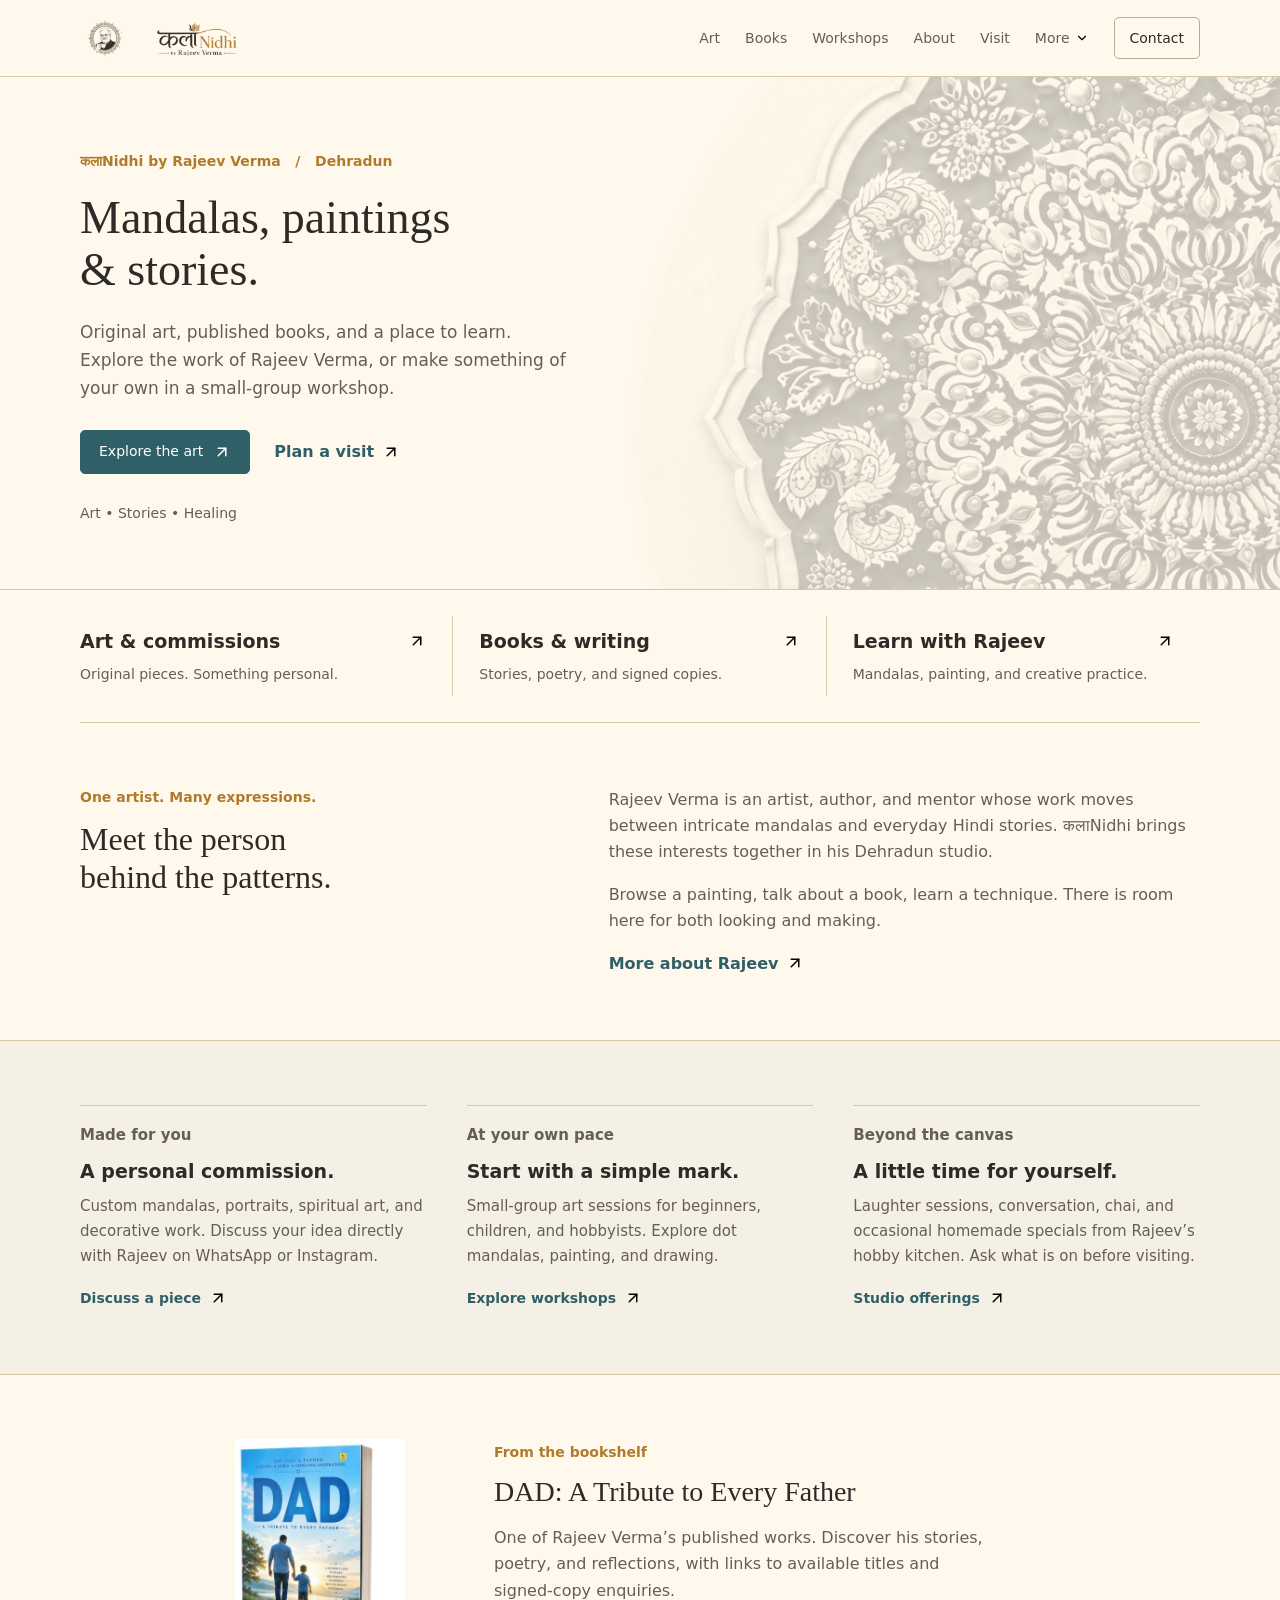
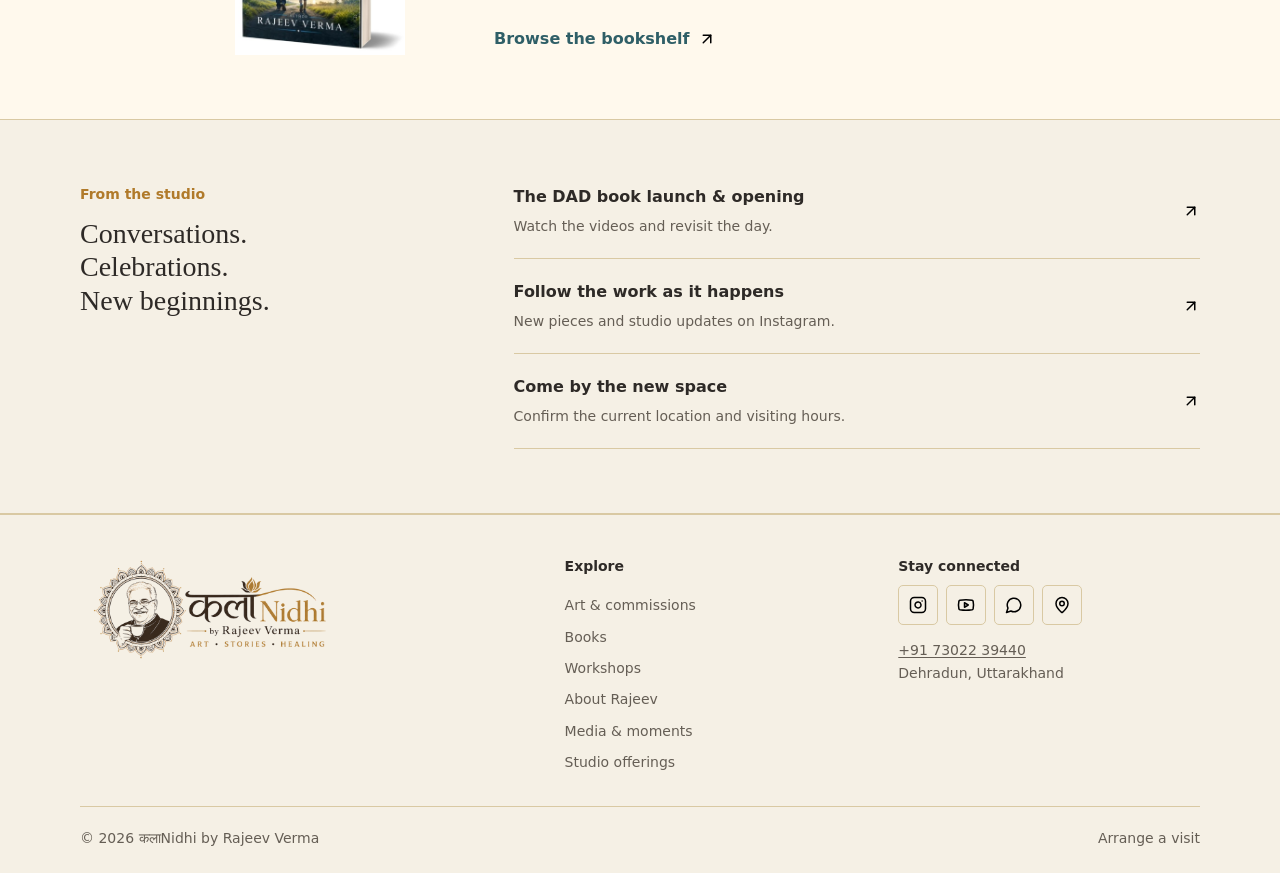
==== commit 6af91af0: "Refine mandala design with local Oat and sleek navigation" ====
--- a/index.html
+++ b/index.html
@@ -19,8 +19,9 @@
     <meta name="twitter:image" content="https://kalanidhibyrajeev.com/assets/img/kala-nidhi-social.jpg">
     <link rel="icon" href="/assets/img/favicon.svg" type="image/svg+xml">
     <link rel="apple-touch-icon" href="/assets/brand/kalanidhi-mark-512-transparent.png">
-    <link rel="stylesheet" href="/assets/css/oat-local.css?v=20261102restore">
-    <link rel="stylesheet" href="/assets/css/styles.css?v=20261102restore">
+    <link rel="stylesheet" href="/assets/vendor/oat/oat.min.css?v=1.1.0">
+    <link rel="stylesheet" href="/assets/css/oat-local.css?v=mandala-oat-1">
+    <link rel="stylesheet" href="/assets/css/styles.css?v=mandala-oat-1">
     <script type="application/ld+json">
 {
   "@context": "https://schema.org",
@@ -104,123 +105,104 @@
   </head>
   <body>
     <a class="skip-link" href="#main">Skip to content</a>
-    <header class="site-header" aria-label="Primary navigation">
+    <header class="site-header">
       <div class="wrap header-inner">
-        <a class="site-logo" href="/" aria-label="कलाNidhi home"><img src="/assets/brand/kalanidhi-header-logo-560x140-transparent.png" alt="कलाNidhi by Rajeev Verma"></a>
-        <button class="nav-toggle" type="button" aria-expanded="false" aria-controls="site-nav">
-          <span class="sr-only">Menu</span><span></span><span></span>
-        </button>
-        <nav id="site-nav" class="site-nav" aria-label="Site pages">
-          <a href="/about/">About</a>
+        <a class="site-logo" aria-current="page" href="/" aria-label="कलाNidhi home"><img src="/assets/brand/kalanidhi-header-logo-560x140-transparent.png" alt="कलाNidhi by Rajeev Verma" width="192" height="48"></a>
+        <button class="nav-toggle" type="button" aria-expanded="false" aria-controls="site-nav"><span class="sr-only">Open navigation</span><span></span><span></span></button>
+        <nav id="site-nav" class="site-nav" aria-label="Main navigation">
           <a href="/art/">Art</a>
           <a href="/books/">Books</a>
-          <a href="/media/">Media</a>
           <a href="/workshops/">Workshops</a>
-          <a href="/daily-specials/">Offerings</a>
+          <a href="/about/">About</a>
           <a href="/visit/">Visit</a>
-          <a class="button button-small" data-whatsapp-link href="https://wa.me/917302239440">Contact</a>
+          <details class="nav-more">
+            <summary>More <img class="icon" src="/assets/icons/chevron-down.svg" alt="" width="14" height="14"></summary>
+            <div class="nav-more-menu">
+              <a href="/media/">Media &amp; moments</a>
+              <a href="/daily-specials/">Studio offerings</a>
+              <a href="https://www.instagram.com/kalanidhibyrajeev/">On Instagram</a>
+            </div>
+          </details>
+          <a class="nav-contact" data-whatsapp-link href="https://wa.me/917302239440">Contact</a>
         </nav>
       </div>
     </header>
 
     <main id="main">
       <section class="home-hero">
-        <div class="wrap home-hero-grid">
+        <div class="wrap">
           <div class="home-copy">
-            <p class="eyebrow">कलाNidhi / Dehradun studio-gallery</p>
-            <h1>Mandala art, books, and morning wellness.</h1>
-            <p class="lead">कलाNidhi is Rajeev Verma&rsquo;s space for mandala art, custom commissions, books, workshops, laughter therapy, kadha, chai, and quiet visits.</p>
+            <p class="eyebrow">कलाNidhi by Rajeev Verma &nbsp; / &nbsp; Dehradun</p>
+            <h1>Mandalas, paintings<span>&amp; stories.</span></h1>
+            <p class="lead">Original art, published books, and a place to learn. Explore the work of Rajeev Verma, or make something of your own in a small-group workshop.</p>
             <div class="hero-actions">
-              <a class="button" href="/art/">Explore art</a>
-              <a class="button button-secondary" href="/books/">Books</a>
-              <a class="button button-secondary" href="/visit/">Visit</a>
+              <a class="button" href="/art/">Explore the art <img class="icon" src="/assets/icons/arrow-up-right.svg" alt="" width="18" height="18"></a>
+              <a class="text-link" href="/visit/">Plan a visit <img class="icon" src="/assets/icons/arrow-up-right.svg" alt="" width="18" height="18"></a>
             </div>
-          </div>
-        </div>
-      </section>
-
+            <p class="hero-caption">Art &bull; Stories &bull; Healing</p>
+          </div>
+        </div>
+      </section>
+      <div class="wrap studio-entries" aria-label="Explore कलाNidhi">
+        <a class="studio-entry" href="/art/"><span class="entry-head">Art &amp; commissions <img class="icon" src="/assets/icons/arrow-up-right.svg" alt="" width="18" height="18"></span><p>Original pieces. Something personal.</p></a>
+        <a class="studio-entry" href="/books/"><span class="entry-head">Books &amp; writing <img class="icon" src="/assets/icons/arrow-up-right.svg" alt="" width="18" height="18"></span><p>Stories, poetry, and signed copies.</p></a>
+        <a class="studio-entry" href="/workshops/"><span class="entry-head">Learn with Rajeev <img class="icon" src="/assets/icons/arrow-up-right.svg" alt="" width="18" height="18"></span><p>Mandalas, painting, and creative practice.</p></a>
+      </div>
       <section class="section home-intro">
         <div class="wrap split-rule">
+          <div><p class="eyebrow">One artist. Many expressions.</p><h2>Meet the person<br>behind the patterns.</h2></div>
+          <div class="text-stack">
+            <p>Rajeev Verma is an artist, author, and mentor whose work moves between intricate mandalas and everyday Hindi stories. कलाNidhi brings these interests together in his Dehradun studio.</p>
+            <p>Browse a painting, talk about a book, learn a technique. There is room here for both looking and making.</p>
+            <a class="text-link" href="/about/">More about Rajeev <img class="icon" src="/assets/icons/arrow-up-right.svg" alt="" width="18" height="18"></a>
+          </div>
+        </div>
+      </section>
+      <section class="section section-tint">
+        <div class="wrap studio-topics">
+          <article><p class="eyebrow">Made for you</p><h3>A personal commission.</h3><p>Custom mandalas, portraits, spiritual art, and decorative work. Discuss your idea directly with Rajeev on WhatsApp or Instagram.</p><a class="text-link" href="/art/">Discuss a piece <img class="icon" src="/assets/icons/arrow-up-right.svg" alt="" width="18" height="18"></a></article>
+          <article><p class="eyebrow">At your own pace</p><h3>Start with a simple mark.</h3><p>Small-group art sessions for beginners, children, and hobbyists. Explore dot mandalas, painting, and drawing.</p><a class="text-link" href="/workshops/">Explore workshops <img class="icon" src="/assets/icons/arrow-up-right.svg" alt="" width="18" height="18"></a></article>
+          <article><p class="eyebrow">Beyond the canvas</p><h3>A little time for yourself.</h3><p>Laughter sessions, conversation, chai, and occasional homemade specials from Rajeev’s hobby kitchen. Ask what is on before visiting.</p><a class="text-link" href="/daily-specials/">Studio offerings <img class="icon" src="/assets/icons/arrow-up-right.svg" alt="" width="18" height="18"></a></article>
+        </div>
+      </section>
+      <section class="section">
+        <div class="wrap book-spotlight">
+          <img src="/assets/books/dad-a-tribute-to-every-father.jpg" alt="Cover of DAD: A Tribute to Every Father by Rajeev Verma" loading="lazy">
+          <div><p class="eyebrow">From the bookshelf</p><h2>DAD: A Tribute to Every Father</h2><p>One of Rajeev Verma’s published works. Discover his stories, poetry, and reflections, with links to available titles and signed-copy enquiries.</p><a class="text-link" href="/books/">Browse the bookshelf <img class="icon" src="/assets/icons/arrow-up-right.svg" alt="" width="18" height="18"></a></div>
+        </div>
+      </section>
+      <section class="section section-tint">
+        <div class="wrap studio-notes">
+          <div><p class="eyebrow">From the studio</p><h2>Conversations.<br>Celebrations.<br>New beginnings.</h2></div>
           <div>
-            <p class="eyebrow">What lives here</p>
-            <h2>Handmade art, published writing, steady practice.</h2>
-          </div>
-          <div class="text-stack">
-            <p>Rajeev Verma&rsquo;s writing at <a class="text-link inline-link" href="https://rajeevverma.org/">rajeevverma.org</a> moves through everyday Hindi stories about honesty, self-respect, relationships, gratitude, and quiet moral courage. The same patience appears in his mandalas and spiritual art.</p>
-            <p>Mornings at कलाNidhi are for laughter therapy, kadha, chai, and steady conversation. Evenings are for art viewing, books, workshops, and visits.</p>
-          </div>
-        </div>
-      </section>
-
-      <section class="section">
-        <div class="wrap section-head">
-          <div>
-            <p class="eyebrow">Studio focus</p>
-            <h2>Clear offerings from the studio.</h2>
-          </div>
-          <a class="text-link" href="/visit/">Plan a studio visit</a>
-        </div>
-        <div class="wrap seo-card-grid">
-          <article class="mini-card">
-            <h2>Mandala art in Dehradun</h2>
-            <p>Dot mandalas, plate mandalas, decorative mandala panels, and meditative circular compositions by Rajeev Verma.</p>
-            <a class="text-link" href="/art/">Browse mandalas</a>
-          </article>
-          <article class="mini-card">
-            <h2>Custom art commissions</h2>
-            <p>Custom portraits, spiritual art, decorative panels, name-based gifts, and artwork for homes, offices, studios, and gifting.</p>
-            <a class="text-link" href="/art/">Enquire for custom art</a>
-          </article>
-          <article class="mini-card">
-            <h2>Books by Rajeev Verma</h2>
-            <p>Stories, poetry, philosophy, guidance titles, and the book <em>DAD</em>, with Amazon links and signed-copy enquiries.</p>
-            <a class="text-link" href="/books/">Explore books</a>
-          </article>
-          <article class="mini-card">
-            <h2>Art workshops</h2>
-            <p>Beginner mandala workshops, dot mandala on plate, spiritual art sessions, kids creative Sundays, and portrait study.</p>
-            <a class="text-link" href="/workshops/">See workshops</a>
-          </article>
-        </div>
-      </section>
-
-      <section class="section media-preview">
-        <div class="wrap section-head">
-          <div>
-            <p class="eyebrow">Press & media</p>
-            <h2>Videos, studio photographs, and updates.</h2>
-          </div>
-          <a class="text-link" href="/media/">Open media gallery</a>
-        </div>
-        <div class="wrap media-strip" aria-label="कलाNidhi media highlights">
-          <a class="media-tile media-video" href="https://youtu.be/Rp0oer_k0Hs?si=0YHghIsaEvGjhuW9">
-            <span>Video</span>
-            <strong>DAD event coverage</strong>
-          </a>
-          <a class="media-tile media-video" href="https://youtu.be/UjbqpVnLzns?si=eAztu2HZ2gscAgjj">
-            <span>Video</span>
-            <strong>Pooja ceremony</strong>
-          </a>
+            <a class="studio-note" href="/media/"><span><strong>The DAD book launch &amp; opening</strong><small>Watch the videos and revisit the day.</small></span><img class="icon" src="/assets/icons/arrow-up-right.svg" alt="" width="18" height="18"></a>
+            <a class="studio-note" href="https://www.instagram.com/kalanidhibyrajeev/"><span><strong>Follow the work as it happens</strong><small>New pieces and studio updates on Instagram.</small></span><img class="icon" src="/assets/icons/arrow-up-right.svg" alt="" width="18" height="18"></a>
+            <a class="studio-note" href="/visit/"><span><strong>Come by the new space</strong><small>Confirm the current location and visiting hours.</small></span><img class="icon" src="/assets/icons/arrow-up-right.svg" alt="" width="18" height="18"></a>
+          </div>
         </div>
       </section>
     </main>
 
-    <footer id="footer" class="site-footer">
+    <footer class="site-footer" id="footer">
       <div class="wrap footer-inner">
-        <div class="footer-copy">
-          <a class="footer-logo" href="/" aria-label="कलाNidhi home"><img src="/assets/brand/kalanidhi-footer-logo-760x320-transparent.png" alt="कलाNidhi by Rajeev Verma"></a>
-          <p>Art &bull; Stories &bull; Healing in Dehradun.</p>
-        </div>
-        <div class="footer-actions" aria-label="Social links">
-          <a class="social-icon-link" href="https://www.instagram.com/kalanidhibyrajeev?igsh=MTlkbTV2MDQwYmtw" aria-label="Instagram"><svg viewBox="0 0 24 24" aria-hidden="true"><rect x="3" y="3" width="18" height="18" rx="5"></rect><circle cx="12" cy="12" r="4"></circle><circle class="filled" cx="17" cy="7" r="1.15"></circle></svg></a>
-          <a class="social-icon-link" href="https://www.youtube.com/@HealthyFeasting" aria-label="YouTube"><svg viewBox="0 0 24 24" aria-hidden="true"><path d="M22 12s0-4.2-.55-5.45a2.9 2.9 0 0 0-2-2C18.2 4 12 4 12 4s-6.2 0-7.45.55a2.9 2.9 0 0 0-2 2C2 7.8 2 12 2 12s0 4.2.55 5.45a2.9 2.9 0 0 0 2 2C5.8 20 12 20 12 20s6.2 0 7.45-.55a2.9 2.9 0 0 0 2-2C22 16.2 22 12 22 12Z"></path><path d="m10 9 5 3-5 3Z"></path></svg></a>
-          <a class="social-icon-link" href="https://twitter.com/intent/tweet?url=https%3A%2F%2Fkalanidhibyrajeev.com%2F&text=%E0%A4%95%E0%A4%B2%E0%A4%BENidhi%20by%20Rajeev%20Verma" aria-label="Share on X"><svg viewBox="0 0 24 24" aria-hidden="true"><path d="M4 4l16 16"></path><path d="M20 4 4 20"></path></svg></a>
-          <a class="social-icon-link" href="/visit/" aria-label="Visit कलाNidhi"><svg viewBox="0 0 24 24" aria-hidden="true"><path d="M12 21s7-5.2 7-11a7 7 0 1 0-14 0c0 5.8 7 11 7 11Z"></path><circle cx="12" cy="10" r="2.4"></circle></svg></a>
-          <a class="social-icon-link" data-whatsapp-link href="https://wa.me/917302239440" aria-label="WhatsApp कलाNidhi"><svg viewBox="0 0 24 24" aria-hidden="true"><path d="M5 19.2 6.1 16A8 8 0 1 1 9 18.2L5 19.2Z"></path><path d="M9.2 8.6c.5 3.2 2.4 5.2 5.3 6.2l1.2-1.3-2.1-1.2-.9.8c-.9-.4-1.8-1.2-2.3-2.2l.8-.9-1.2-2.1-.8.7Z"></path></svg></a>
-        </div>
-        <p class="footer-meta">&copy; <span id="year">2026</span> कलाNidhi by Rajeev Verma.</p>
+        <div class="footer-brand"><a class="footer-logo" href="/" aria-label="कलाNidhi home"><img src="/assets/brand/kalanidhi-footer-logo-760x320-transparent.png" alt="कलाNidhi by Rajeev Verma" width="260" height="110" loading="lazy"></a></div>
+        <nav class="footer-links" aria-label="Explore the studio">
+          <strong>Explore</strong>
+          <a href="/art/">Art &amp; commissions</a><a href="/books/">Books</a><a href="/workshops/">Workshops</a><a href="/about/">About Rajeev</a><a href="/media/">Media &amp; moments</a><a href="/daily-specials/">Studio offerings</a>
+        </nav>
+        <div class="footer-connect">
+          <strong>Stay connected</strong>
+          <div class="footer-actions">
+            <a class="social-icon-link" href="https://www.instagram.com/kalanidhibyrajeev/" aria-label="Instagram" title="Instagram"><img src="/assets/icons/instagram.svg" alt="" width="18" height="18"></a>
+            <a class="social-icon-link" href="https://www.youtube.com/@HealthyFeasting" aria-label="HealthyFeasting on YouTube" title="YouTube"><img src="/assets/icons/youtube.svg" alt="" width="18" height="18"></a>
+            <a class="social-icon-link" data-whatsapp-link href="https://wa.me/917302239440" aria-label="WhatsApp Rajeev Verma" title="WhatsApp"><img src="/assets/icons/message-circle.svg" alt="" width="18" height="18"></a>
+            <a class="social-icon-link" href="/visit/" aria-label="Visit the studio" title="Visit"><img src="/assets/icons/map-pin.svg" alt="" width="18" height="18"></a>
+          </div>
+          <p><a href="tel:+917302239440">+91 73022 39440</a><br>Dehradun, Uttarakhand</p>
+        </div>
+        <div class="footer-meta"><span>&copy; <span id="year">2026</span> कलाNidhi by Rajeev Verma</span><a href="/visit/">Arrange a visit</a></div>
       </div>
     </footer>
-    <script src="/assets/js/main.js?v=20260624c" defer></script>
+    <script src="/assets/js/main.js?v=mandala-oat-1" defer></script>
   </body>
 </html>
--- a/assets/vendor/oat/oat.min.css
+++ b/assets/vendor/oat/oat.min.css
@@ -0,0 +1 @@
+@layer theme,base,components,animations,utilities;@layer base{*,*:before,*:after{box-sizing:border-box;-webkit-tap-highlight-color:transparent}*{margin:0}html{tab-size:4}body,dialog,[popover]{font-family:var(--font-sans);font-size:var(--text-regular);line-height:var(--leading-normal);color:var(--foreground)}body{background-color:var(--background);color:var(--foreground);-webkit-font-smoothing:antialiased}main{padding-block-start:var(--space-8)}img,picture,video,canvas,svg{max-width:100%}p,h1,h2,h3,h4,h5,h6{overflow-wrap:break-word}h1,h2,h3,h4,h5,h6{font-weight:var(--font-semibold);line-height:1.25;&:first-child{margin-block-start:0}}h1{font-size:var(--text-1);margin:var(--space-10) 0 var(--space-6)}h2{font-size:var(--text-2);margin:var(--space-8) 0 var(--space-5)}h3{font-size:var(--text-3);margin:var(--space-6) 0 var(--space-4)}h4{font-size:var(--text-4);margin:var(--space-5) 0 var(--space-3)}h5{font-size:var(--text-5);margin:var(--space-4) 0 var(--space-2)}h6{font-size:var(--text-regular);margin:var(--space-4) 0 var(--space-2)}p{margin-block-end:var(--space-4);&:last-child{margin-block-end:0}}a{color:var(--primary);text-decoration:none;text-underline-offset:2px;transition:color var(--transition-fast);&:hover{color:rgb(from var(--primary) r g b / .8)}}:is(p,blockquote,figcaption) a{text-decoration:underline}strong,b{font-weight:var(--font-semibold)}em,i{font-style:italic}small{font-size:var(--text-7)}code{font-family:var(--font-mono);font-size:.875em;padding:calc(var(--space-1) / 2) var(--space-1);background-color:var(--muted);border-radius:var(--radius-small)}pre{font-family:var(--font-mono);padding:var(--space-4);background-color:var(--faint);border-radius:var(--radius-medium);overflow-x:auto;margin-block-end:var(--space-4);code{padding:0;background:none;border-radius:0}}blockquote{border-inline-start:2px solid var(--border);padding-inline-start:var(--space-4);margin:var(--space-4) 0;color:var(--muted-foreground);font-style:italic}hr{border:none;border-top:1px solid var(--border);margin:var(--space-8) 0}ul,ol{padding-inline-start:var(--space-6);margin-block-end:var(--space-4)}ul{list-style-type:disc}ol{list-style-type:decimal}li{margin-block-end:var(--space-1)}mark{background-color:rgb(from var(--warning) r g b / .3);padding:calc(var(--space-1) / 2) var(--space-1);border-radius:var(--radius-small)}[hidden]{display:none}:focus-visible{outline:2px solid var(--ring);outline-offset:2px}:disabled,[aria-disabled=true]{cursor:not-allowed;opacity:.5}}@layer theme{:root{color-scheme:light dark;--background: light-dark(#fff, #09090b);--foreground: light-dark(#262626, #e5e5e5);--card: light-dark(#fff, #18181b);--card-foreground: light-dark(#262626, #e5e5e5);--primary: light-dark(#262626, #e5e5e5);--primary-foreground: light-dark(#fafafa, #18181b);--secondary: light-dark(#f4f4f5, #27272a);--secondary-foreground: light-dark(#262626, #fafafa);--muted: light-dark(#f4f4f5, #27272a);--muted-foreground: light-dark(#71717a, #a1a1aa);--faint: light-dark(#fafafa, #1e1e21);--faint-foreground: light-dark(#a1a1aa, #71717a);--accent: light-dark(#f4f4f5, #27272a);--danger: light-dark(#d32f2f, #f4807b);--danger-foreground: light-dark(#fafafa, #18181b);--success: light-dark(#008032, #6cc070);--success-foreground: light-dark(#fafafa, #18181b);--warning: light-dark(#a65b00, #f0a030);--warning-foreground: #09090b;--border: light-dark(#e4e4e7, #303036);--input: light-dark(#e4e4e7, #3f3f46);--ring: light-dark(#71717a, #a1a1aa);--space-1: .25rem;--space-2: .5rem;--space-3: .75rem;--space-4: 1rem;--space-5: 1.25rem;--space-6: 1.5rem;--space-8: 2rem;--space-10: 2.5rem;--space-12: 3rem;--space-14: 3.5rem;--space-16: 4rem;--space-18: 4.5rem;--radius-small: .125rem;--radius-medium: .25rem;--radius-large: .5rem;--radius-full: 9999px;--bar-height: .5rem;--font-sans: system-ui, sans-serif;--font-mono: ui-monospace, Consolas, monospace;--text-1: clamp(1.75rem, 1.5rem + 1.1vw, 2.25rem);--text-2: clamp(1.5rem, 1.3rem + .8vw, 1.875rem);--text-3: clamp(1.25rem, 1.1rem + .5vw, 1.5rem);--text-4: clamp(1.125rem, 1.05rem + .3vw, 1.25rem);--text-5: 1.125rem;--text-6: 1rem;--text-7: .875rem;--text-8: .75rem;--text-regular: var(--text-6);--leading-normal: 1.5;--font-normal: 400;--font-medium: 500;--font-semibold: 600;--font-bold: 600;--shadow-small: 0 1px 2px rgb(0 0 0 / .06);--shadow-medium: 0 1px 2px rgb(0 0 0 / .08), 0 3px 6px -2px rgb(0 0 0 / .12);--shadow-large: 0 2px 4px -1px rgb(0 0 0 / .1), 0 10px 20px -8px rgb(0 0 0 / .22);--transition-fast: .12s cubic-bezier(.4, 0, .2, 1);--transition: .3s cubic-bezier(.32, .72, 0, 1);--z-dropdown: 50;--z-modal: 200}[data-variant=success]{--_variant-color: var(--success)}[data-variant=warning]{--_variant-color: var(--warning)}:is([data-variant=danger],[data-variant=error]){--_variant-color: var(--danger)}}@layer animations{@media(prefers-reduced-motion:reduce){*,*:before,*:after{animation-duration:.01ms!important;animation-iteration-count:1!important;transition-duration:.01ms!important;scroll-behavior:auto!important}}dialog::backdrop{opacity:1;transition:opacity .15s cubic-bezier(.4,0,.2,1);@starting-style{opacity:0}}@keyframes fade-in-up{0%{opacity:0;transform:translateY(4px)}to{opacity:1;transform:translateY(0)}}}@layer components{figure[data-variant=avatar]:not([role=group]){display:inline-flex;align-items:center;justify-content:center;width:var(--sz, 2.5rem);height:var(--sz, 2.5rem);color:var(--primary);background-color:var(--muted);border-radius:var(--radius-full);font-weight:var(--font-medium);overflow:hidden;>img{width:100%;height:100%;object-fit:cover}&.small{--sz: 2rem}&.large{--sz: 3.25rem}}figure[data-variant=avatar][role=group]{display:inline-flex;align-items:center;margin:0;& figure[data-variant=avatar]{isolation:isolate;margin-inline-end:calc(var(--space-5) * -1);border:2px solid var(--background);&:last-child{margin-inline-end:0}}&.small{--sz: 2rem;& figure[data-variant=avatar]{margin-inline-end:calc(var(--space-4) * -.8);border-width:1px}}&.large{--sz: 3.25rem;& figure[data-variant=avatar]{margin-inline-end:calc(var(--space-6) * -1)}}}}@layer base{:is(button,[type=submit],[type=reset],[type=button],a.button),::file-selector-button{--_hov: color-mix(in srgb, var(--primary), var(--background) 20%);display:inline-flex;align-items:center;justify-content:center;gap:var(--space-2);padding:var(--space-2) var(--space-4);font-family:inherit;font-size:var(--text-7);font-weight:var(--font-medium);line-height:var(--leading-normal);white-space:nowrap;text-decoration:none;background-color:var(--primary);color:var(--primary-foreground);border-radius:var(--radius-medium);border:1px solid;border-color:rgb(255 255 255 / .12) rgb(0 0 0 / .08) rgb(0 0 0 / .16);transition:background-color var(--transition-fast),border-color var(--transition-fast),color var(--transition-fast),opacity var(--transition-fast),transform var(--transition-fast);&:not(:disabled){cursor:pointer}&:hover:not(:disabled){background-color:var(--_hov)}&:active:not(:disabled){transform:translate(1px,1px)}&[data-variant=secondary]{--_hov: color-mix(in srgb, var(--secondary), var(--secondary-foreground) 6%);background-color:var(--secondary);color:var(--secondary-foreground);border-color:color-mix(in srgb,var(--secondary),var(--secondary-foreground) 7%);border-right-color:#0000001a;border-bottom-color:#0000001a}&[data-variant=danger]{--_hov: color-mix(in srgb, var(--danger), black 15%);background-color:var(--danger);color:var(--danger-foreground)}&:is(.outline,.ghost){--_hov: var(--accent);background-color:transparent;color:var(--foreground);&[data-variant=danger]{--_hov: color-mix(in srgb, var(--danger), transparent 90%);color:var(--danger)}&[data-variant=secondary]{--_hov: color-mix(in srgb, var(--secondary), transparent 80%);color:var(--secondary-foreground)}}&.outline{border-color:var(--border);&[data-variant=danger]{border-color:var(--danger)}&[data-variant=secondary]{border-color:var(--secondary)}}&.ghost{border-color:transparent}&.small{padding:var(--space-1) var(--space-3);font-size:var(--text-8)}&.large{height:3rem;padding:0 var(--space-6);font-size:var(--text-regular)}&.icon{width:2.5rem;padding:0;&.small{width:2rem}&.large{width:3rem}}}::file-selector-button{background-color:transparent;color:var(--foreground);border:1px solid var(--border)}::file-selector-button:hover{background-color:var(--accent)}}@layer components{menu.buttons{list-style-type:none;padding-inline-start:0;display:inline-flex;>li{&:first-child>*{border-start-start-radius:var(--radius-medium);border-end-start-radius:var(--radius-medium)}&:last-child>*{border-start-end-radius:var(--radius-medium);border-end-end-radius:var(--radius-medium)}>*{border-radius:0}&:not(:last-child)>*{border-inline-end:1px solid rgb(from var(--primary-foreground) r g b / .2)}}}}@layer base{label{display:block;font-size:var(--text-7);font-weight:var(--font-medium);&:has(input:where([type=checkbox],[type=radio])){display:inline-flex;align-items:center;gap:var(--space-2);row-gap:0;font-weight:var(--font-normal)}}:where(input:not([type=checkbox],[type=radio],[type=range],[type=file],[type=color],[type=submit],[type=reset],[type=button]),textarea,select){font-family:var(--font-sans);width:100%;margin-block-start:var(--space-1);padding:var(--space-2) var(--space-3);font-size:var(--text-7);line-height:var(--leading-normal);background-color:var(--background);color:var(--foreground);border:1px solid var(--input);border-radius:var(--radius-medium);transition:border-color var(--transition-fast),box-shadow var(--transition-fast);&::placeholder{color:var(--muted-foreground)}&:focus{outline:none;border-color:var(--ring);box-shadow:0 0 0 3px rgb(from var(--ring) r g b / .25);z-index:1}&:disabled{background-color:var(--muted)}&:is([aria-invalid=true],:user-invalid){border-color:var(--danger);&:focus{box-shadow:0 0 0 3px rgb(from var(--danger) r g b / .2)}}}textarea{height:auto;min-height:5rem;padding:var(--space-3);resize:vertical}select{appearance:none;background-image:url("data:image/svg+xml,%3Csvg xmlns='http://www.w3.org/2000/svg' width='16' height='16' viewBox='0 0 24 24' fill='none' stroke='%2371717a' stroke-width='2'%3E%3Cpath d='m6 9 6 6 6-6'/%3E%3C/svg%3E");background-repeat:no-repeat;background-position:right var(--space-2) center;padding-inline-end:var(--space-6)}input:where([type=checkbox],[type=radio]){appearance:none;width:1rem;height:1rem;margin:0;position:relative;background-color:var(--background);border:1px solid var(--input);transition:background-color var(--transition),border-color var(--transition),box-shadow var(--transition-fast);&:checked{background-color:var(--primary);border-color:var(--primary);&:after{content:"";position:absolute;inset:0;background-color:var(--primary-foreground);mask-position:center;mask-repeat:no-repeat;mask-size:100%}}}input[type=checkbox]{border-radius:var(--radius-small);&:checked:after{mask-image:url("data:image/svg+xml,%3Csvg xmlns='http://www.w3.org/2000/svg' viewBox='0 0 24 24' fill='none' stroke='currentColor' stroke-width='4'%3E%3Cpolyline points='20 6 9 17 4 12'/%3E%3C/svg%3E")}&[role=switch]{--switch-height: calc(var(--bar-height) * 3);--switch-inset: 2px;--switch-thumb: calc(var(--switch-height) - var(--switch-inset) * 3);width:calc(var(--switch-height) * 2);height:var(--switch-height);border-radius:var(--radius-full);background-color:var(--input);&:before{content:"";position:absolute;top:50%;left:var(--switch-inset);transform:translateY(-50%);width:var(--switch-thumb);height:var(--switch-thumb);background-color:var(--background);border-radius:var(--radius-full);transition:transform .35s cubic-bezier(.34,1.56,.64,1);box-shadow:var(--shadow-small)}&:checked{background-color:var(--primary);&:after{content:none}&:before{transform:translateY(-50%) translate(var(--switch-height))}}}}input[type=radio]{border-radius:var(--radius-full);&:checked:after{mask-image:url("data:image/svg+xml,%3Csvg xmlns='http://www.w3.org/2000/svg' viewBox='0 0 16 16'%3E%3Ccircle cx='8' cy='8' r='4' fill='currentColor'/%3E%3C/svg%3E")}}:where(input:where([type=checkbox],[type=radio],[type=range]),select):not(:disabled),label:has(input:where([type=checkbox],[type=radio]):not(:disabled)){cursor:pointer}input[type=range]{width:100%;height:var(--bar-height);appearance:none;background:var(--muted);border-radius:var(--radius-full);&::-webkit-slider-thumb{appearance:none;width:1.25rem;height:1.25rem;background:var(--primary);border-radius:var(--radius-full);transition:transform var(--transition-fast);&:hover{transform:scale(1.15)}}&::-moz-range-thumb{width:1.25rem;height:1.25rem;background:var(--primary);border:none;border-radius:var(--radius-full)}}fieldset{border:1px solid var(--border);border-radius:var(--radius-medium);padding:var(--space-4);margin-block-end:var(--space-4)}legend{font-size:var(--text-7);font-weight:var(--font-medium);padding:0 var(--space-2)}}@layer components{fieldset.group{display:flex;align-items:stretch;border:none;padding:0;>:is(input:not([type=submit],[type=reset],[type=button]),textarea,select){flex:1;margin-block-start:0;&:not(:focus):not(:last-child){border-inline-end-color:transparent}}>:is(input,textarea,select,button){border-radius:0;&:first-child{border-radius:var(--radius-medium) 0 0 var(--radius-medium)}&:last-child{border-radius:0 var(--radius-medium) var(--radius-medium) 0}}>legend,>label{float:inline-start;display:inline-flex;align-items:center;padding:0 var(--space-3);line-height:var(--leading-normal);font-weight:var(--font-normal);color:var(--muted-foreground);background-color:var(--muted);border:1px solid var(--input);&:not(:last-child){border-inline-end:0}&:first-child{border-radius:var(--radius-medium) 0 0 var(--radius-medium)}&:last-child{border-radius:0 var(--radius-medium) var(--radius-medium) 0}}}[data-field]{margin-block-end:var(--space-4);flex-wrap:wrap;[data-hint],.error{font-size:var(--text-8);font-weight:var(--font-normal);color:var(--muted-foreground);margin-block-start:var(--space-1);display:block;flex-basis:100%;min-inline-size:100%}.error{display:none}&:is([aria-invalid=true],:has([aria-invalid=true])) .error{display:block;color:var(--danger)}}}@layer base{.table{min-width:320px;width:100%;overflow-x:auto}table{border-collapse:collapse;width:100%;font-size:var(--text-7)}thead{border-bottom:1px solid var(--border)}tfoot{border-top:1px solid var(--border)}th,td{overflow-wrap:break-word}th{padding:var(--space-3) var(--space-2);text-align:start;font-weight:var(--font-medium);color:var(--muted-foreground)}td{padding:var(--space-3) var(--space-2)}tbody tr{border-bottom:1px solid var(--border);transition:background-color var(--transition-fast);&:last-child{border-bottom:none}&:hover{background-color:rgb(from var(--muted) r g b / .5)}}}@layer base{progress,meter{appearance:none;width:100%;height:var(--bar-height);border:none;border-radius:var(--radius-full);overflow:hidden;background:var(--muted)}progress{&::-webkit-progress-bar{background-color:var(--muted);border-radius:var(--radius-full)}&::-webkit-progress-value{background-color:var(--primary);border-radius:var(--radius-full);transition:width var(--transition)}&::-moz-progress-bar{background-color:var(--primary);border-radius:var(--radius-full)}}meter{&::-webkit-meter-bar{background:var(--muted);border:none;border-radius:var(--radius-full);height:var(--bar-height)}&::-webkit-meter-optimum-value,&::-webkit-meter-suboptimum-value,&::-webkit-meter-even-less-good-value{border-radius:var(--radius-full)}&::-webkit-meter-optimum-value{background:var(--success)}&::-webkit-meter-suboptimum-value{background:var(--warning)}&::-webkit-meter-even-less-good-value{background:var(--danger)}&::-moz-meter-bar{background:var(--success);border-radius:var(--radius-full)}&:-moz-meter-sub-optimum::-moz-meter-bar{background:var(--warning)}&:-moz-meter-sub-sub-optimum::-moz-meter-bar{background:var(--danger)}}}@layer components{[aria-busy=true]{&:before{content:"";display:inline-block;width:1.5rem;height:1.5rem;border:2px solid var(--muted);border-top-color:var(--primary);border-radius:var(--radius-full);animation:spin 1s linear infinite}&[data-spinner~=small]:before{width:1rem;height:1rem}&[data-spinner~=large]:before{width:2rem;height:2rem;border-width:3px}&[data-spinner~=overlay]{position:relative;>*{opacity:.3;pointer-events:none}&:before{position:absolute;inset:0;margin:auto;z-index:1}}}@keyframes spin{to{transform:rotate(360deg)}}}@layer components{:root{--grid-cols: 12;--grid-gap: 1.5rem;--container-max: 1280px;--container-pad: 1rem}.container{width:100%;max-width:var(--container-max);margin-inline:auto;padding-inline:var(--container-pad)}.row{display:grid;grid-template-columns:repeat(var(--grid-cols),1fr);gap:var(--grid-gap);width:100%}.col,[class*=col-]{grid-column-end:span calc(var(--span, var(--grid-cols)) + var(--offset, 0))}.col-1{--span: 1}.col-2{--span: 2}.col-3{--span: 3}.col-4{--span: 4}.col-5{--span: 5}.col-6{--span: 6}.col-7{--span: 7}.col-8{--span: 8}.col-9{--span: 9}.col-10{--span: 10}.col-11{--span: 11}.col-12{--span: 12}.offset-1{--offset: 1}.offset-2{--offset: 2}.offset-3{--offset: 3}.offset-4{--offset: 4}.offset-5{--offset: 5}.offset-6{--offset: 6}[class*=offset-]{margin-inline-start:calc(var(--offset) * (100% + var(--grid-gap)) / (var(--span) + var(--offset)))}.col-end{grid-column-start:span var(--span, 1);grid-column-end:-1}@media(max-width:768px){.row{--grid-cols: 4;--grid-gap: 1rem}.col,[class*=col-]{--span: 4}[class*=offset-]{--offset: 0;margin-inline-start:0}}}@layer components{.card{background-color:var(--card);color:var(--card-foreground);border:1px solid var(--border);border-radius:var(--radius-medium);box-shadow:var(--shadow-small);padding:var(--space-6)}}@layer components{[role=alert]{position:relative;display:flex;gap:var(--space-3);padding:var(--space-4) var(--space-6);background-color:var(--background);border:1px solid var(--border);border-radius:var(--radius-medium);font-size:var(--text-7);border-left-width:var(--space-2);border-left-color:var(--border);&[data-variant]{border-width:0 0 0 var(--space-2)}&:is([data-variant=error],[data-variant=danger],[data-variant=success],[data-variant=warning]){color:var(--_variant-color);border-left-color:var(--_variant-color);background-color:light-dark(color-mix(in srgb,var(--_variant-color) 8%,transparent),color-mix(in srgb,var(--_variant-color) 20%,transparent));& a{color:var(--_variant-color)}}}}@layer components{.badge{display:inline-flex;align-items:center;justify-content:center;gap:var(--space-1);padding:calc(var(--space-1) / 2) var(--space-3);font-size:var(--text-8);font-weight:var(--font-medium);text-wrap:nowrap;line-height:var(--leading-normal);background-color:var(--primary);color:var(--primary-foreground);border-radius:var(--radius-full);&.outline{background-color:transparent;color:var(--foreground);border:1px solid var(--border)}&[data-variant=secondary]{background-color:var(--secondary);color:var(--secondary-foreground)}&:is([data-variant=success],[data-variant=warning],[data-variant=danger]){color:var(--_variant-color);background-color:light-dark(color-mix(in srgb,var(--_variant-color) 10%,transparent),color-mix(in srgb,var(--_variant-color) 30%,transparent))}position:relative;button{all:unset;position:absolute;right:0;padding-inline:var(--space-3) var(--space-2);cursor:pointer;opacity:0;pointer-events:none;border-start-end-radius:inherit;border-end-end-radius:inherit;background-color:color-mix(in srgb,var(--muted) 60%,transparent);transition:opacity var(--transition-fast)}&:hover button,button:focus-visible{opacity:1;pointer-events:auto}}a.badge:hover,a:hover .badge{opacity:.8}}@layer components{details{border:1px solid var(--border);border-radius:var(--radius-medium);overflow:hidden;+details{margin-top:-1px;border-start-start-radius:0;border-start-end-radius:0}&:has(+details){border-end-start-radius:0;border-end-end-radius:0}&[open] summary{border-bottom:1px solid var(--border)}}summary{display:flex;align-items:center;justify-content:space-between;gap:var(--space-2);padding:var(--space-4);font-weight:var(--font-medium);cursor:pointer;user-select:none;transition:background-color var(--transition-fast);&:hover{background-color:var(--muted)}&::-webkit-details-marker,&::marker{display:none}&:after{content:"";width:1em;height:1em;flex-shrink:0;background-color:currentColor;mask-image:url("data:image/svg+xml,%3Csvg xmlns='http://www.w3.org/2000/svg' viewBox='0 0 24 24' fill='none' stroke='currentColor' stroke-width='2'%3E%3Cpath d='m6 9 6 6 6-6'/%3E%3C/svg%3E");mask-size:contain;mask-repeat:no-repeat;transition:transform var(--transition)}details[open] &:after{transform:rotate(180deg)}}details>*:not(summary){margin:var(--space-4)}details[open]>*:not(summary){animation:fade-in-up .4s cubic-bezier(.32,.72,0,1) both}}@layer components{[role=tablist]{display:inline-flex;align-items:center;gap:var(--space-1);padding:var(--space-1);background-color:var(--muted);border-radius:var(--radius-medium)}[role=tab]{display:inline-flex;align-items:center;justify-content:center;padding:var(--space-2) var(--space-3);font-size:var(--text-7);font-weight:var(--font-medium);white-space:nowrap;background-color:transparent;color:var(--foreground);border:none;border-radius:calc(var(--radius-medium) - 2px);cursor:pointer;transition:background-color var(--transition),color var(--transition-fast),box-shadow var(--transition);&:hover{color:var(--muted-foreground)}&[aria-selected=true]{background-color:var(--background);box-shadow:var(--shadow-small)}}[role=tabpanel]{padding:var(--space-4) 0;&:focus-visible{outline:none}&:not([hidden]){animation:fade-in-up .4s cubic-bezier(.32,.72,0,1) both}}}@layer components{dialog{position:fixed;inset:0;z-index:var(--z-modal);width:min(100% - 2rem,32rem);max-height:85vh;margin:auto;padding:0;background-color:var(--card);border:1px solid var(--border);border-radius:var(--radius-large);box-shadow:var(--shadow-large);opacity:0;transform:translateY(.5rem) scale(.96);transition:opacity .2s ease,transform .3s cubic-bezier(.32,.72,0,1),overlay .3s ease allow-discrete,display .3s ease allow-discrete;&:is([open],:popover-open){opacity:1;transform:translateY(0) scale(1)}@starting-style{&:is([open],:popover-open){opacity:0;transform:translateY(.5rem) scale(.96)}}&::backdrop{background-color:#0000;transition:background-color .3s ease,overlay .3s ease allow-discrete,display .3s ease allow-discrete}&:is([open],:popover-open)::backdrop{background-color:light-dark(rgb(0 0 0 / .4),rgb(0 0 0 / .8))}@starting-style{&:is([open],:popover-open)::backdrop{background-color:#0000}}>header,>form>header{display:flex;flex-direction:column;gap:var(--space-1);padding:var(--space-6);padding-block-end:0;>:is(h1,h2,h3,h4,h5,h6){margin-block-end:0}>p{font-size:var(--text-7);color:var(--muted-foreground);margin-block-end:0}}:is(&,&>form)>:is(p,div,section){padding:var(--space-6);overflow-y:auto}>footer,>form>footer{display:flex;justify-content:flex-end;gap:var(--space-2);padding:var(--space-6);padding-block-start:0}}}@layer components{ot-dropdown{[popover]:not(.ot-tooltip){position:fixed;margin:0;min-width:12rem;background-color:var(--card);border:1px solid var(--border);border-radius:var(--radius-medium);box-shadow:var(--shadow-medium);opacity:0;transform:translateY(-4px) scale(.97);transition:opacity .15s ease-out,transform .25s cubic-bezier(.32,.72,0,1),display .25s allow-discrete,overlay .25s allow-discrete;&:popover-open{opacity:1;transform:translateY(0) scale(1)}@starting-style{&:popover-open{opacity:0;transform:translateY(-4px) scale(.97)}}hr{margin:var(--space-1) 0}}[role=menuitem]{display:flex;width:100%;padding:var(--space-2) var(--space-3);justify-content:start;cursor:pointer;&:hover,&:focus{background-color:var(--accent);outline:none}}}}@layer components{.toast-container{--_stack-direction: 1;position:fixed;display:flex;flex-direction:column-reverse;margin:0;padding:0;border:none;background:transparent;overflow:visible;&::backdrop{display:none}&[data-placement^=top]{inset:var(--space-4) auto auto auto}&[data-placement^=bottom]{--_stack-direction: -1;inset:auto auto var(--space-4) auto;flex-direction:column}&[data-placement$=left]{left:var(--space-4)}&[data-placement$=center]{left:50%;transform:translate(-50%)}&[data-placement$=right]{right:var(--space-4)}&:not(:hover):not(:focus-within){display:grid;>.toast{--_depth: 0;grid-area:1 / 1;z-index:0;translate:0 calc(var(--space-2) * var(--_depth) * var(--_stack-direction));scale:calc(1 - var(--_depth) * .03) 1;&:nth-last-child(2){--_depth: 1}&:nth-last-child(3){--_depth: 2}&:nth-last-child(4){--_depth: 3}&:nth-last-child(5){--_depth: 4}&:not(:last-child){pointer-events:none}&:nth-last-child(n+6),&:not(:last-child)>*{visibility:hidden}}}}.toast{--transition: .4s;--transition-in: calc(var(--transition) - 50ms);padding:var(--space-5) var(--space-4);max-width:28rem;min-width:20rem;pointer-events:auto;background-color:var(--card);border:1px solid var(--border);border-inline-start-width:var(--space-1);border-inline-start-style:solid;border-inline-start-color:var(--_variant-color, var(--border));border-radius:var(--radius-medium);box-shadow:var(--shadow-medium);transition:opacity var(--transition-in),transform var(--transition-in) cubic-bezier(.32,.72,0,1),translate var(--transition) cubic-bezier(.32,.72,0,1),scale var(--transition) cubic-bezier(.32,.72,0,1);line-height:1;.toast-title{font-weight:600;margin:0 0 var(--space-3) 0;color:var(--_variant-color, inherit)}.toast-message{color:var(--muted-foreground)}>[data-close]{margin-inline-start:auto;background:none;border:none;padding:0;cursor:pointer;opacity:.5;&:hover{opacity:1}}margin:var(--space-2) 0;&[data-entering]{opacity:0;transform:translateY(-1rem) scale(.96)}&[data-exiting]{opacity:0;transition:opacity var(--transition)}}}@layer components{:root{--sidebar-width: 15rem}[data-sidebar-layout]{display:grid;grid-template-columns:var(--sidebar-width) 1fr;grid-template-rows:auto 1fr;height:100dvh;>main{grid-row:2;min-width:0;overflow-y:auto}>aside[data-sidebar]{grid-row:2;min-height:0;z-index:1;background-color:var(--background);border-inline-end:1px solid var(--border);box-shadow:none;display:flex;flex-direction:column;>:is(header,footer){flex-shrink:0;padding:var(--space-3)}>footer{margin-block-start:auto}>nav{flex:1;min-height:0;overflow-y:auto;padding:var(--space-3) var(--space-2);font-size:var(--text-7);ul{list-style:none;padding:0;margin:0;display:flex;flex-direction:column;gap:var(--space-1);li{margin:0}}a{display:flex;gap:var(--space-2);padding:var(--space-1) var(--space-3);color:var(--foreground);border-radius:var(--radius-medium);transition:background-color var(--transition-fast),color var(--transition-fast);&:is(:hover,[aria-current]){background-color:var(--accent)}}details{border:none;overflow:visible;+details{margin-top:0}&[open] summary{border-bottom:none}>ul{margin-inline-start:var(--space-4);padding:var(--space-1) 0}}summary{justify-content:flex-start;padding:var(--space-2) var(--space-3);border-radius:var(--radius-small);&:after{width:.75rem;height:.75rem;margin-inline-start:auto}}}}>:is(nav,header)[data-topnav]{grid-column:1 / -1}}:is(nav,header)[data-topnav]{position:sticky;top:0;z-index:5;display:flex;align-items:center;gap:var(--space-3);padding:var(--space-2) var(--space-4);background-color:var(--background);border-bottom:1px solid var(--border);box-shadow:none}:is([data-sidebar-toggle],[data-sidebar-header]){display:none}[data-sidebar-toggle]{padding:0 var(--space-1);background:none;border:1px solid var(--border);border-radius:var(--radius-small)}@media(min-width:769px){[data-sidebar-layout=always]{transition:grid-template-columns var(--transition);[data-sidebar-toggle]{display:inline-block}>aside[data-sidebar]{transform:translate(0);opacity:1;transition:transform var(--transition),opacity var(--transition),visibility var(--transition)}&[data-sidebar-open]{grid-template-columns:0px 1fr;gap:0;>aside[data-sidebar]{overflow:hidden;min-width:0;transform:translate(-100%);opacity:0;visibility:hidden;border-inline-end:none}}}}@media(max-width:768px){[data-sidebar-layout]{grid-template-columns:1fr;>main{grid-column:1}>aside[data-sidebar]{grid-column:1;z-index:2;width:min(var(--sidebar-width),100vw);transform:translate(calc(-100% - 5rem));transition:transform var(--transition);box-shadow:var(--shadow-large)}&[data-sidebar-open]>aside[data-sidebar]{transform:translate(0)}}[data-sidebar-toggle]{display:inline-block}[data-sidebar-header]{display:flex;align-items:center;gap:var(--space-3);padding:var(--space-3) var(--space-4);border-bottom:1px solid var(--border)}}}@layer components{ot-taginput{display:flex;flex-wrap:wrap;align-items:center;gap:var(--space-2);padding:var(--space-2) var(--space-3);background-color:var(--background);border:1px solid var(--input);border-radius:var(--radius-medium);cursor:text;transition:border-color var(--transition-fast),box-shadow var(--transition-fast);width:100%;min-height:calc(1lh + var(--space-5));&:focus-within{border-color:var(--ring);box-shadow:0 0 0 2px rgb(from var(--ring) r g b / .2)}&[aria-disabled=true]{cursor:not-allowed;.badge button{opacity:0;pointer-events:none}}input{flex:1;min-width:8ch;margin:0;padding:0;border:none;background:none;&:focus{box-shadow:none}}}}@layer components{[role=status].skeleton{--_c: light-dark( color-mix(in srgb, var(--muted) 15%, white), color-mix(in srgb, var(--muted) 90%, var(--foreground)) );margin-block-end:var(--space-3);background:var(--muted);border-radius:var(--radius-medium);animation:anim 2s infinite;background-size:200% 100%;background-image:linear-gradient(90deg,var(--muted) 0%,var(--_c) 50%,var(--muted) 100%);&.box{width:4rem;height:4rem}&.line{height:1rem;width:100%}}[role=status].skeleton:last-child{margin-block-end:0}@keyframes anim{0%{background-position:200% 0}to{background-position:-200% 0}}}@layer components{.ot-tooltip{--_x: 0;--_y: -1;&[data-tooltip-placement=bottom]{--_y: 1}&[data-tooltip-placement=left]{--_x: -1;--_y: 0}&[data-tooltip-placement=right]{--_x: 1;--_y: 0}position:fixed;inset:auto;margin:0;padding:0;border:0;max-width:none;max-height:none;overflow:visible;background:none;pointer-events:none;animation:ot-tooltip var(--transition-fast) .7s both;&:before,&:after{content:"";position:absolute;left:calc((var(--_x) + 1) * 50%);top:calc((var(--_y) + 1) * 50%);translate:-50% -50%;background:var(--foreground)}&:before{width:11px;height:11px;transform:translate(calc(var(--_x) * 10px),calc(var(--_y) * 10px)) rotate(45deg)}&:after{content:attr(data-tooltip);transform:translate(calc(var(--_x) * (50% + 10px)),calc(var(--_y) * (50% + 10px)));padding:var(--space-2) var(--space-3);font-size:var(--text-7);line-height:1;white-space:nowrap;color:var(--background);border-radius:var(--radius-medium)}}@keyframes ot-tooltip{0%{opacity:0;transform:translate(calc(var(--_x) * -4px),calc(var(--_y) * -4px))}}}@layer components{ot-upload{cursor:pointer;width:100%;&[data-drag]{border-color:var(--ring);box-shadow:0 0 0 2px rgb(from var(--ring) r g b / .2)}.badge{text-overflow:ellipsis;max-width:20ch;overflow:hidden;display:inline-block}}}@layer utilities{.align-left{text-align:start}.align-center{text-align:center}.align-right{text-align:end}.text-light{color:var(--muted-foreground)}.text-lighter{color:var(--faint-foreground)}.flex{display:flex}.flex-col{flex-direction:column}.items-center{align-items:center}.justify-center{justify-content:center}.justify-between{justify-content:space-between}.justify-end{justify-content:flex-end}.hstack{display:flex;align-items:center;gap:var(--space-3);flex-wrap:wrap;align-content:flex-start;height:auto;>*{margin:0}}.vstack{display:flex;flex-direction:column;gap:var(--space-3)}.gap-1{gap:var(--space-1)}.gap-2{gap:var(--space-2)}.gap-4{gap:var(--space-4)}.gap-6{gap:var(--space-6)}.mt-2{margin-block-start:var(--space-2)}.mt-4{margin-block-start:var(--space-4)}.mt-6{margin-block-start:var(--space-6)}.mt-8{margin-block-start:var(--space-8)}.mb-2{margin-block-end:var(--space-2)}.mb-4{margin-block-end:var(--space-4)}.mb-6{margin-block-end:var(--space-6)}.mb-8{margin-block-end:var(--space-8)}.p-4{padding:var(--space-4)}.w-100{width:100%}:is(ul,ol).unstyled{list-style:none;padding:0}a.unstyled{color:inherit;text-decoration:none;&:hover{color:var(--primary)}}}
--- a/assets/css/styles.css
+++ b/assets/css/styles.css
@@ -1,1472 +1,237 @@
-body {
-  position: relative;
-  background:
-    radial-gradient(circle at 82% 10%, rgba(176, 122, 42, 0.1), transparent 28rem),
-    var(--cream);
-  color: var(--ink);
-  overflow-x: hidden;
-}
 
-body::before {
-  content: "";
-  position: fixed;
-  top: 84px;
-  right: max(-150px, calc((100vw - var(--max-width)) / 2 - 260px));
-  z-index: 0;
-  width: min(54vw, 700px);
-  aspect-ratio: 1;
-  background: url("/assets/img/mandala-cutout.png") center / contain no-repeat;
-  filter: grayscale(1) contrast(1.08);
-  opacity: 0.055;
-  transform: translateZ(0);
-  pointer-events: none;
-}
-
-.site-header,
-main,
-.site-footer {
-  position: relative;
-  z-index: 1;
-}
-
-.site-header {
-  position: sticky;
-  top: 0;
-  z-index: 20;
-  background: rgba(255, 249, 237, 0.95);
-  border-top: 4px solid var(--lux-black);
-  border-bottom: 1px solid rgba(36, 30, 24, 0.12);
-  box-shadow: 0 10px 32px rgba(36, 30, 24, 0.08);
-  backdrop-filter: blur(18px);
-}
-
-.header-inner {
-  min-height: 84px;
-  display: flex;
-  align-items: center;
-  justify-content: space-between;
-  gap: 20px;
-}
-
-.site-logo {
-  display: inline-flex;
-  align-items: center;
-  text-decoration: none;
-}
-
-.site-logo img {
-  height: 48px;
-  width: auto;
-  max-width: 240px;
-  object-fit: contain;
-  display: block;
-}
-
-.site-nav {
-  display: flex;
-  align-items: center;
-  gap: 15px;
-  color: rgba(36, 30, 24, 0.68);
-  font-size: 0.9rem;
-  font-weight: 650;
-}
-
-.site-nav a {
-  text-decoration: none;
-}
-
-.site-nav a:not(.button):hover {
-  color: var(--ink);
-}
-
-.site-nav a[aria-current="page"] {
-  color: var(--ink);
-  text-decoration: underline;
-  text-decoration-color: var(--antique-gold);
-  text-underline-offset: 6px;
-}
-
-.site-nav .button-small {
-  min-height: 36px;
-  padding: 7px 14px;
-  border-color: var(--lux-black);
-  background: var(--lux-black);
-  color: var(--paper);
-  font-family: var(--body);
-  font-size: inherit;
-  font-weight: inherit;
-  box-shadow: none;
-}
-
-.nav-toggle {
-  display: none;
-  width: 44px;
-  height: 44px;
-  border: 1px solid rgba(36, 30, 24, 0.2);
-  border-radius: var(--radius);
-  background: rgba(36, 30, 24, 0.04);
-}
-
-.nav-toggle span:not(.sr-only) {
-  display: block;
-  width: 18px;
-  height: 2px;
-  margin: 5px auto;
-  background: var(--ink);
-}
-
-.hero {
-  display: grid;
-  align-items: center;
-  padding-block: 54px 72px;
-  background: rgba(250, 246, 238, 0.86);
-  border-bottom: 1px solid rgba(41, 36, 31, 0.1);
-}
-
-.hero-grid {
-  display: grid;
-  grid-template-columns: 1fr;
-  gap: 34px;
-  align-items: start;
-}
-
-.two-column,
-.visit-card {
-  display: grid;
-  grid-template-columns: minmax(0, 0.92fr) minmax(0, 1.08fr);
-  gap: 52px;
-  align-items: center;
-}
-
-.eyebrow,
-.card-kicker {
-  margin: 0 0 10px;
-  color: var(--deep-teal);
-  font-size: 0.78rem;
-  font-weight: 800;
-  letter-spacing: 0.06em;
-  text-transform: uppercase;
-}
-
-.section-tint .eyebrow,
-.section-tint .card-kicker {
-  color: var(--deep-teal);
-}
-
-.section-tint h2,
-.section-tint h3 {
-  color: var(--ink);
-}
-
-h1,
-h2,
-h3 {
-  margin: 0;
-  line-height: 1.12;
-  letter-spacing: 0;
-}
-
-h1,
-h2 {
-  font-family: var(--display);
-  font-weight: 500;
-}
-
-h1 {
-  max-width: 920px;
-  font-size: clamp(2rem, 2.55vw, 2.55rem);
-}
-
-h1 span:last-child {
-  display: block;
-  margin-top: 8px;
-  color: var(--muted-ink);
-  font-size: 2.18rem;
-}
-
-.devanagari {
-  font-family: var(--display-devanagari);
-}
-
-.hero-logo-image {
-  width: min(100%, 780px);
-  height: auto;
-  margin-top: 8px;
-}
-
-h2 {
-  font-size: clamp(1.35rem, 1.72vw, 1.75rem);
-}
-
-.card-body h2,
-.workshop-card h2,
-.mini-card h2 {
-  font-family: var(--body);
-  font-size: 1.15rem;
-  font-weight: 800;
-}
-
-h3 {
-  font-size: 1.15rem;
-}
-
-.tagline {
-  margin: 18px 0 0;
-  color: var(--deep-teal);
-  font-family: var(--display);
-  font-size: 1.35rem;
-}
-
-.lead,
-.section-copy {
-  color: var(--muted-ink);
-  font-size: 0.98rem;
-}
-
-.lead {
-  max-width: 560px;
-  margin: 18px 0 0;
-}
-
-.hero-actions,
-.button-row,
-.contact-actions,
-.split-links {
-  display: flex;
-  flex-wrap: wrap;
-  gap: 12px;
-}
-
-.hero-actions {
-  margin-top: 22px;
-}
-
-.note,
-.muted {
-  color: var(--muted-ink);
-}
-
-.home-index {
-  display: grid;
-  grid-template-columns: repeat(6, minmax(0, 1fr));
-  gap: 20px;
-  margin-top: 44px;
-  padding-top: 26px;
-  border-top: 1px solid var(--border);
-}
-
-.home-index a {
-  display: block;
-  color: var(--ink);
-  text-decoration: none;
-}
-
-.home-index a:hover strong {
-  color: var(--deep-teal);
-}
-
-.home-index span {
-  display: block;
-  color: var(--deep-teal);
-  font-size: 0.875rem;
-  font-weight: 800;
-}
-
-.home-index strong {
-  display: block;
-  margin-top: 8px;
-  font-family: var(--display);
-  font-size: 1.32rem;
-  transition: color 160ms ease;
-}
-
-.home-index p {
-  margin: 8px 0 0;
-  color: var(--muted-ink);
-  font-size: 0.98rem;
-}
-
-.invitation::before {
-  content: "";
-  position: absolute;
-  inset: 12px;
-  border: 1px solid rgba(41, 36, 31, 0.12);
-  border-radius: calc(var(--radius) - 2px);
-  pointer-events: none;
-}
-
-.hero-artwork {
-  margin: 0;
-}
-
-.hero-artwork img {
-  width: 100%;
-  aspect-ratio: 1;
-  object-fit: cover;
-  border: 1px solid rgba(41, 36, 31, 0.12);
-  border-radius: var(--radius);
-  background: var(--cream);
-  box-shadow: var(--shadow);
-}
-
-.hero-artwork figcaption {
-  margin-top: 10px;
-  color: var(--muted-ink);
-  font-size: 0.95rem;
-  text-align: right;
-}
-
-.invitation,
-.visit-card {
-  position: relative;
-  padding: clamp(28px, 5vw, 54px);
-  border: 1px solid rgba(41, 36, 31, 0.12);
-  border-radius: var(--radius);
-  background: var(--paper);
-  box-shadow: var(--shadow);
-}
-
-.invitation {
-  display: grid;
-  gap: 24px;
-}
-
-.quote {
-  color: var(--ink);
-  font-family: var(--display);
-  font-weight: 700;
-}
-
-.event-details {
-  display: grid;
-  grid-template-columns: repeat(3, 1fr);
-  gap: 14px;
-}
-
-.event-details div,
-.mini-card,
-.art-card,
-.book-card,
-.workshop-card {
-  border: 1px solid rgba(36, 30, 24, 0.12);
-  border-radius: var(--radius);
-  background: rgba(255, 249, 239, 0.82);
-  box-shadow: 0 12px 34px rgba(36, 30, 24, 0.04);
-}
-
-.section-tint .mini-card,
-.section-tint .art-card,
-.section-tint .workshop-card {
-  border-color: rgba(36, 30, 24, 0.1);
-  background: rgba(255, 249, 239, 0.78);
-  box-shadow: 0 12px 34px rgba(36, 30, 24, 0.035);
-}
-
-.section-tint .mini-card p,
-.section-tint .card-body p,
-.section-tint .workshop-card p,
-.section-tint .weekly-plan p {
-  color: var(--muted-ink);
-}
-
-.event-details div {
-  padding: 18px;
-}
-
-.event-details span {
-  display: block;
-  color: var(--muted-ink);
-  font-size: 0.9rem;
-}
-
-.event-details strong {
-  display: block;
-  margin-top: 4px;
-  font-family: var(--display);
-  font-size: 1.22rem;
-  font-weight: 700;
-}
-
-.role-grid,
-.special-grid {
-  display: grid;
-  grid-template-columns: repeat(2, 1fr);
-  gap: 14px;
-  margin-top: 24px;
-}
-
-.special-grid {
-  grid-template-columns: repeat(4, 1fr);
-}
-
-.seo-card-grid,
-.faq-grid {
-  display: grid;
-  grid-template-columns: repeat(4, minmax(0, 1fr));
-  gap: 14px;
-}
-
-.faq-grid {
-  grid-template-columns: repeat(3, minmax(0, 1fr));
-}
-
-.mini-card {
-  padding: 18px;
-}
-
-.mini-card p {
-  margin: 8px 0 0;
-  color: var(--muted-ink);
-  font-size: 0.95rem;
-}
-
-.section-head {
-  display: flex;
-  justify-content: space-between;
-  gap: 30px;
-  align-items: end;
-  margin-bottom: 26px;
-}
-
-.section-head.narrow {
-  max-width: 780px;
-}
-
-.filter-bar {
-  display: flex;
-  flex-wrap: wrap;
-  gap: 8px;
-  justify-content: flex-end;
-}
-
-.filter-button {
-  min-height: 38px;
-  padding: 7px 12px;
-  border: 1px solid rgba(41, 36, 31, 0.14);
-  border-radius: var(--radius);
-  background: var(--paper);
-  color: var(--muted-ink);
-  font-weight: 700;
-}
-
-.filter-button:hover,
-.filter-button.is-active {
-  border-color: rgba(40, 87, 94, 0.46);
-  background: rgba(213, 216, 201, 0.72);
-  color: var(--ink);
-}
-
-.card-grid {
-  display: grid;
-  grid-template-columns: repeat(3, minmax(0, 1fr));
-  gap: 18px;
-}
-
-.book-grid {
-  grid-template-columns: repeat(2, minmax(0, 1fr));
-}
-
-.gallery-grid {
-  grid-template-columns: repeat(4, minmax(0, 1fr));
-}
-
-.art-card,
-.book-card,
-.workshop-card {
-  overflow: hidden;
-}
-
-.card-body,
-.workshop-card {
-  padding: 18px;
-}
-
-.card-body p,
-.workshop-card p {
-  margin: 9px 0 0;
-  color: var(--muted-ink);
-}
-
-.status {
-  color: var(--deep-teal) !important;
-  font-weight: 800;
-}
-
-.art-image,
-.book-cover {
-  position: relative;
-  display: grid;
-  place-items: center;
-  min-height: 220px;
-  overflow: hidden;
-  background: #ebe5da;
-}
-
-.art-image img,
-.art-image img {
-  width: 100%;
-  height: 100%;
-  min-height: inherit;
-  object-fit: cover;
-}
-
-.placeholder-art,
-.placeholder-cover {
-  color: var(--ink);
-  isolation: isolate;
-}
-
-.placeholder-art::before,
-.placeholder-cover::before {
-  content: "";
-  position: absolute;
-  inset: 20px;
-  border: 1px solid rgba(41, 36, 31, 0.18);
-  border-radius: 50%;
-}
-
-.placeholder-art::after,
-.placeholder-cover::after {
-  content: "";
-  position: absolute;
-  width: 86%;
-  aspect-ratio: 1;
-  border-radius: 50%;
-  border: 1px dashed rgba(47, 95, 103, 0.38);
-}
-
-.placeholder-art span,
-.placeholder-cover span {
-  position: relative;
-  z-index: 1;
-  max-width: 80%;
-  padding: 8px 12px;
-  background: rgba(251, 247, 239, 0.88);
-  color: var(--deep-teal);
-  font-family: var(--display);
-  font-size: 1.22rem;
-  text-align: center;
-}
-
-.book-card {
-  display: grid;
-  grid-template-columns: 168px minmax(0, 1fr);
-  min-height: 270px;
-  background: var(--paper);
-}
-
-.book-cover {
-  min-height: 270px;
-  padding: 16px;
-  background:
-    radial-gradient(circle at 50% 18%, rgba(154, 113, 57, 0.14), transparent 9rem),
-    var(--lux-black);
-}
-
-.book-cover img {
-  width: 100%;
-  height: 100%;
-  min-height: 0;
-  max-height: 238px;
-  object-fit: contain;
-  filter: drop-shadow(0 18px 18px rgba(0, 0, 0, 0.25));
-}
-
-.section-tint .book-card {
-  border-color: rgba(36, 30, 24, 0.1);
-  background: rgba(255, 249, 239, 0.9);
-  box-shadow: 0 12px 34px rgba(36, 30, 24, 0.035);
-}
-
-.section-tint .book-card h3 {
-  color: var(--ink);
-}
-
-.section-tint .book-card .card-kicker,
-.section-tint .book-card .card-body p {
-  color: var(--muted-ink);
-}
-
-.section-tint .book-card .text-link {
-  color: var(--deep-teal);
-  text-decoration-color: rgba(40, 87, 94, 0.42);
-}
-
-.text-link {
-  display: inline-flex;
-  margin-top: 14px;
-  color: var(--deep-teal);
-  font-weight: 800;
-  text-decoration-thickness: 1px;
-  text-underline-offset: 5px;
-}
-
-.inline-link {
-  display: inline;
-  margin-top: 0;
-}
-
-.hours-panel {
-  display: grid;
-  gap: 6px;
-  margin-top: 10px;
-  padding: 16px;
-  border: 1px solid rgba(40, 87, 94, 0.18);
-  border-radius: var(--radius);
-  background: rgba(213, 216, 201, 0.18);
-}
-
-.hours-panel p {
-  margin: 0;
-}
-
-.visit-hours {
-  margin-top: 22px;
-}
-
-.daily-note {
-  margin-top: 18px;
-}
-
-.visit-section {
-  padding-bottom: 84px;
-}
-
-address {
-  color: var(--muted-ink);
-  font-style: normal;
-  font-size: 1.08rem;
-}
-
-.site-footer {
-  padding-block: 34px;
-  border-top: 1px solid rgba(36, 30, 24, 0.12);
-  background:
-    radial-gradient(circle at 78% 35%, rgba(176, 122, 42, 0.1), transparent 22rem),
-    linear-gradient(180deg, rgba(255, 249, 239, 0.94), rgba(243, 238, 228, 0.9));
-  color: var(--ink);
-}
-
-.footer-inner {
-  display: grid;
-  grid-template-columns: minmax(0, 1fr) auto;
-  align-items: center;
-  gap: 24px;
-}
-
-.footer-copy {
-  display: grid;
-  gap: 3px;
-}
-
-.footer-logo {
-  display: inline-block;
-}
-
-.footer-logo img {
-  width: 260px;
-  max-width: 100%;
-  height: auto;
-  object-fit: contain;
-  display: block;
-}
-
-.footer-actions a:hover {
-  color: var(--ink);
-}
-
-.footer-inner p {
-  margin: 0;
-  color: var(--muted-ink);
-}
-
-.footer-actions {
-  display: flex;
-  flex-wrap: wrap;
-  gap: 10px;
-  justify-content: flex-end;
-}
-
-.footer-actions a {
-  color: var(--ink);
-  font-size: 0.92rem;
-  font-weight: 750;
-  text-decoration: underline;
-  text-decoration-color: rgba(40, 87, 94, 0.36);
-  text-underline-offset: 5px;
-}
-
-.social-icon-link {
-  display: inline-flex;
-  width: 40px;
-  height: 40px;
-  align-items: center;
-  justify-content: center;
-  border: 1px solid rgba(36, 30, 24, 0.16);
-  border-radius: 50%;
-  background: rgba(255, 249, 239, 0.78);
-  color: var(--ink);
-  text-decoration: none;
-  transition: background-color 160ms ease, border-color 160ms ease, color 160ms ease;
-}
-
-.social-icon-link:hover,
-.social-icon-link:focus-visible {
-  border-color: var(--lux-black);
-  background: var(--lux-black);
-  color: var(--paper);
-}
-
-.social-icon-link svg {
-  width: 18px;
-  height: 18px;
-  fill: none;
-  stroke: currentColor;
-  stroke-width: 1.9;
-  stroke-linecap: round;
-  stroke-linejoin: round;
-}
-
-.social-icon-link .filled {
-  fill: currentColor;
-  stroke: none;
-}
-
-.site-monogram {
-  font-family: var(--display);
-  font-size: 0.78rem;
-  font-weight: 700;
-  line-height: 1;
-}
-
-.footer-meta {
-  grid-column: 1 / -1;
-  font-size: 0.9rem;
-}
-
-.home-hero {
-  position: relative;
-  overflow: hidden;
-  min-height: clamp(500px, 66vh, 680px);
-  display: grid;
-  align-items: center;
-  padding-block: clamp(72px, 7vw, 104px);
-  isolation: isolate;
-  perspective: 1200px;
-  background:
-    radial-gradient(ellipse at 72% 54%, rgba(176, 122, 42, 0.13), transparent 28rem),
-    linear-gradient(90deg, rgba(255, 249, 237, 0.99) 0%, rgba(255, 249, 237, 0.96) 48%, rgba(255, 249, 237, 0.7) 100%),
-    var(--paper);
-  color: var(--ink);
-  border-bottom: 1px solid rgba(36, 30, 24, 0.1);
-}
-
-.home-hero::before {
-  content: "";
-  position: absolute;
-  left: 50%;
-  bottom: -16%;
-  z-index: 0;
-  width: min(68vw, 980px);
-  aspect-ratio: 1 / 0.36;
-  background: radial-gradient(ellipse, rgba(36, 30, 24, 0.08), transparent 68%);
-  transform: translateX(-8%);
-  filter: blur(10px);
-  opacity: 0.55;
-  pointer-events: none;
-}
-
-.home-hero::after {
-  content: "";
-  position: absolute;
-  right: max(-140px, calc((100vw - var(--max-width)) / 2 - 240px));
-  bottom: -22%;
-  z-index: 0;
-  width: min(58vw, 820px);
-  aspect-ratio: 1;
-  background: url("/assets/img/mandala-cutout.png") center / contain no-repeat;
-  filter: grayscale(1) contrast(1.08) brightness(1.04);
-  opacity: 0.28;
-  mix-blend-mode: multiply;
-  transform: perspective(1200px) rotateY(-7deg) rotateX(2deg) translate3d(0, 0, 0);
-  transform-origin: 58% center;
-  will-change: transform;
-  pointer-events: none;
-}
-
-.home-hero-grid {
-  display: block;
-  position: relative;
-  z-index: 1;
-}
-
-.home-copy h1 {
-  max-width: 650px;
-  color: var(--ink);
-  font-size: clamp(2.2rem, 3.35vw, 3.35rem);
-  line-height: 1.08;
-}
-
-.home-copy .lead {
-  max-width: 560px;
-  color: rgba(36, 30, 24, 0.72);
-  font-size: 1rem;
-}
-
-.home-copy .eyebrow {
-  color: var(--antique-gold);
-  text-transform: none;
-}
-
-.home-hero .button {
-  border-color: var(--lux-black);
-  background: var(--lux-black);
-  color: var(--paper);
-}
-
-.home-hero .button-secondary {
-  border-color: rgba(36, 30, 24, 0.16);
-  background: rgba(255, 249, 239, 0.64);
-  color: var(--ink);
-}
-
-.home-hero .button:hover,
-.home-hero .button-secondary:hover {
-  border-color: var(--deep-teal);
-  background: var(--deep-teal);
-  color: var(--paper);
-}
-
-.media-preview {
-  background:
-    radial-gradient(circle at 20% 15%, rgba(176, 122, 42, 0.1), transparent 22rem),
-    var(--paper);
-  color: var(--ink);
-  border-top: 1px solid rgba(36, 30, 24, 0.08);
-}
-
-.media-preview .text-link,
-.section-tint .text-link {
-  color: var(--deep-teal);
-  text-decoration-color: rgba(40, 78, 82, 0.42);
-}
-
-.media-preview .eyebrow {
-  color: var(--deep-teal);
-}
-
-.section-tint .book-card .text-link {
-  color: var(--deep-teal);
-  text-decoration-color: rgba(40, 87, 94, 0.42);
-}
-
-.media-strip,
-.video-grid,
-.ceremony-grid {
-  display: grid;
-  gap: 16px;
-}
-
-.media-strip {
-  grid-template-columns: repeat(2, minmax(0, 1fr));
-  max-width: 760px;
-  margin-inline: auto;
-}
-
-.media-tile,
-.video-card {
-  position: relative;
-  min-height: 180px;
-  overflow: hidden;
-  border: 1px solid rgba(41, 36, 31, 0.12);
-  border-radius: var(--radius);
-  background: rgba(251, 247, 239, 0.78);
-  color: var(--ink);
-  text-decoration: none;
-}
-
-.media-tile img {
-  width: 100%;
-  height: 100%;
-  min-height: 180px;
-  object-fit: cover;
-}
-
-.media-video {
-  display: grid;
-  align-content: end;
-  padding: 18px;
-  background:
-    radial-gradient(circle at 95% 10%, rgba(176, 122, 42, 0.11), transparent 12rem),
-    rgba(255, 249, 239, 0.86);
-  color: var(--ink);
-}
-
-.media-video span,
-.video-card .card-kicker {
-  color: var(--deep-teal);
-}
-
-.media-video strong {
-  display: block;
-  margin-top: 4px;
-  font-family: var(--display);
-  font-size: 1.25rem;
-  font-weight: 600;
-}
-
-.media-hero {
-  background:
-    linear-gradient(90deg, rgba(251, 247, 239, 0.96), rgba(251, 247, 239, 0.82)),
-    url("/assets/media/ceremony/ceremony-05.jpg") center / cover no-repeat;
-}
-
-.social-row {
-  display: flex;
-  flex-wrap: wrap;
-  gap: 10px;
-}
-
-.social-row .social-icon-link {
-  background: rgba(251, 247, 239, 0.84);
-}
-
-.video-grid {
-  grid-template-columns: repeat(2, minmax(0, 1fr));
-}
-
-.video-card {
-  display: grid;
-  min-height: 300px;
-  align-content: end;
-  padding: 22px;
-  background:
-    linear-gradient(180deg, rgba(46, 42, 39, 0.08), rgba(46, 42, 39, 0.84)),
-    var(--thumb) center / cover no-repeat,
-    var(--ink);
-  color: var(--paper);
-}
-
-.video-card h2 {
-  font-family: var(--display);
-  font-size: 1.7rem;
-}
-
-.video-card p {
-  max-width: 420px;
-  margin: 8px 0 0;
-  color: rgba(255, 249, 237, 0.82);
-}
-
-.play-mark {
-  position: absolute;
-  top: 18px;
-  left: 18px;
-  width: 44px;
-  height: 44px;
-  border-radius: 50%;
-  background: rgba(255, 249, 237, 0.88);
-}
-
-.play-mark::before {
-  content: "";
-  position: absolute;
-  top: 13px;
-  left: 17px;
-  border-block: 9px solid transparent;
-  border-left: 14px solid var(--ink);
-}
-
-.ceremony-grid {
-  grid-template-columns: repeat(4, minmax(0, 1fr));
-  align-items: stretch;
-}
-
-.ceremony-grid img {
-  width: 100%;
-  aspect-ratio: 1;
-  object-fit: cover;
-  border: 1px solid rgba(41, 36, 31, 0.12);
-  border-radius: var(--radius);
-  background: var(--paper);
-}
-
-.weekly-plan {
-  display: grid;
-  grid-template-columns: repeat(7, minmax(0, 1fr));
-  gap: 10px;
-}
-
-.weekly-plan article {
-  min-height: 210px;
-  padding: 16px;
-  border: 1px solid rgba(41, 36, 31, 0.12);
-  border-radius: var(--radius);
-  background: rgba(250, 246, 238, 0.9);
-}
-
-.weekly-plan span {
-  display: inline-flex;
-  min-width: 42px;
-  min-height: 30px;
-  align-items: center;
-  justify-content: center;
-  margin-bottom: 16px;
-  border: 1px solid rgba(40, 87, 94, 0.24);
-  border-radius: 999px;
-  color: var(--deep-teal);
-  font-size: 0.78rem;
-  font-weight: 800;
-  letter-spacing: 0.08em;
-  text-transform: uppercase;
-}
-
-.weekly-plan h3 {
-  margin-bottom: 10px;
-  font-size: 1rem;
-}
-
-.weekly-plan p {
-  margin: 0;
-  color: var(--muted-ink);
-  font-size: 0.94rem;
-}
-
-.menu-board-grid {
-  display: grid;
-  grid-template-columns: repeat(5, minmax(0, 1fr));
-  gap: 14px;
-}
-
-.menu-board-grid figure {
-  margin: 0;
-}
-
-.menu-board-grid img {
-  width: 100%;
-  aspect-ratio: 3 / 4;
-  object-fit: cover;
-  object-position: top;
-  border: 1px solid rgba(41, 36, 31, 0.12);
-  border-radius: var(--radius);
-  background: var(--paper);
-}
-
-.menu-board-grid figcaption {
-  margin-top: 8px;
-  color: var(--muted-ink);
-  font-size: 0.9rem;
-}
-
-.home-intro {
-  position: relative;
-  overflow: hidden;
-  background:
-    radial-gradient(circle at 16% 58%, rgba(176, 122, 42, 0.08), transparent 20rem),
-    radial-gradient(circle at 88% 18%, rgba(40, 78, 82, 0.05), transparent 24rem),
-    var(--cream);
-  color: var(--ink);
-  border-block: 1px solid rgba(36, 30, 24, 0.08);
-}
-
-.home-intro::before {
-  content: none;
-}
-
-.home-intro > .wrap {
-  position: relative;
-  z-index: 1;
-}
-
-.home-intro .text-stack,
-.home-intro .text-stack p {
-  color: var(--muted-ink);
-}
-
-.home-intro .text-link {
-  color: var(--deep-teal);
-  text-decoration-color: rgba(40, 78, 82, 0.42);
-}
-
-.split-rule {
-  display: grid;
-  grid-template-columns: minmax(0, 0.88fr) minmax(0, 1.12fr);
-  gap: clamp(34px, 5vw, 64px);
-  align-items: start;
-}
-
-.split-rule + .split-rule,
-.page-hero .split-rule,
-.home-intro .split-rule {
-  padding-top: 20px;
-  border-top: 1px solid rgba(36, 30, 24, 0.12);
-}
-
-.text-stack {
-  display: grid;
-  gap: 12px;
-  color: var(--muted-ink);
-  font-size: 0.98rem;
-  max-width: 680px;
-}
-
-.text-stack p {
-  margin: 0;
-}
-
-.page-hero {
-  padding-block: 46px 38px;
-  background: rgba(250, 246, 238, 0.84);
-}
-
-.page-hero h1 {
-  max-width: 640px;
-  font-size: clamp(1.9rem, 2.35vw, 2.4rem);
-}
-
-.page-hero .section-head {
-  margin-bottom: 0;
-  align-items: end;
-}
-
-.about-roles h2 {
-  font-family: var(--display);
-  font-size: 1.55rem;
-  font-weight: 500;
-}
-
-.about-main .page-hero {
-  position: relative;
-  overflow: hidden;
-}
-
-.about-main .page-hero::after {
-  content: "";
-  position: absolute;
-  right: -9%;
-  bottom: -36%;
-  width: min(44vw, 560px);
-  aspect-ratio: 1;
-  background: url("/assets/img/mandala-cutout.png") center / contain no-repeat;
-  filter: grayscale(1) contrast(1.1);
-  opacity: 0.1;
-  pointer-events: none;
-}
-
-.about-title {
-  position: relative;
-  z-index: 1;
-}
-
-.about-portrait {
-  max-width: 280px;
-  margin: 28px 0 0;
-  padding: 10px;
-  border: 1px solid rgba(34, 28, 23, 0.16);
-  border-radius: var(--radius);
-  background: var(--lux-black);
-  box-shadow: var(--shadow);
-}
-
-.about-portrait img {
-  width: 100%;
-  aspect-ratio: 1;
-  object-fit: cover;
-  object-position: 8% center;
-  border-radius: calc(var(--radius) - 2px);
-}
-
-.about-portrait figcaption {
-  margin-top: 10px;
-  color: var(--lux-muted);
-  font-size: 0.9rem;
-}
-
-.visit-card {
-  grid-template-columns: minmax(0, 1fr) minmax(280px, 0.72fr);
-  gap: 0;
-  align-items: stretch;
-  overflow: hidden;
-  padding: 0;
-  background: var(--paper);
-}
-
-.visit-card > div:first-child {
-  padding: clamp(30px, 4.8vw, 52px);
-}
-
-.visit-card .contact-actions {
-  display: grid;
-  grid-template-columns: 1fr;
-  align-content: center;
-  justify-content: stretch;
-  gap: 12px;
-  padding: clamp(30px, 4vw, 46px);
-  background:
-    radial-gradient(circle at 80% 20%, rgba(176, 122, 42, 0.11), transparent 14rem),
-    rgba(36, 30, 24, 0.035);
-  border-left: 1px solid rgba(36, 30, 24, 0.1);
-}
-
-.visit-card .contact-actions .button {
-  width: 100%;
-}
-
-.visit-card .button-ghost {
-  background: rgba(255, 249, 239, 0.72);
-  border-color: rgba(36, 30, 24, 0.14);
-  color: var(--ink);
-}
-
-.visit-card .button-link {
-  border-color: transparent;
-  color: var(--deep-teal);
-  text-decoration-color: rgba(40, 78, 82, 0.42);
-}
-
-@media (prefers-reduced-motion: no-preference) {
-  .home-hero::after {
-    animation: mandalaDrift 18s ease-in-out infinite alternate;
-  }
-}
-
-@keyframes mandalaDrift {
-  from {
-    transform: perspective(1200px) rotateY(-8deg) rotateX(2deg) translate3d(0, 0, 0) scale(1);
-  }
-
-  to {
-    transform: perspective(1200px) rotateY(-3deg) rotateX(0deg) translate3d(-14px, 8px, 0) scale(1.018);
-  }
-}
-
-@media (max-width: 1100px) {
-  .split-rule {
-    grid-template-columns: 1fr;
-  }
-}
-
-@media (max-width: 980px) {
-  .nav-toggle {
-    display: block;
-  }
-
-  .site-nav {
-    position: absolute;
-    inset: 74px 16px auto;
-    display: none;
-    flex-direction: column;
-    align-items: stretch;
-    padding: 16px;
-    border: 1px solid rgba(36, 30, 24, 0.12);
-    border-radius: var(--radius);
-    background: rgba(255, 249, 239, 0.98);
-    box-shadow: 0 22px 60px rgba(36, 30, 24, 0.18);
-    color: rgba(36, 30, 24, 0.72);
-  }
-
-  .site-nav.is-open {
-    display: flex;
-  }
-
-  .hero-grid,
-  .two-column,
-  .visit-card,
-  .split-rule {
-    grid-template-columns: 1fr;
-  }
-
-  .hero-copy {
-    order: 1;
-  }
-
-  .hero-artwork {
-    order: 2;
-  }
-
-  .event-details,
-  .home-index,
-  .gallery-grid,
-  .card-grid,
-  .seo-card-grid,
-  .faq-grid,
-  .special-grid,
-  .media-strip,
-  .ceremony-grid,
-  .weekly-plan,
-  .menu-board-grid {
-    grid-template-columns: repeat(2, minmax(0, 1fr));
-  }
-
-  .video-grid {
-    grid-template-columns: 1fr;
-  }
-
-  .section-head {
-    display: grid;
-    align-items: start;
-  }
-
-  .filter-bar,
-  .contact-actions {
-    justify-content: flex-start;
-  }
-}
-
+/* Oat supplies semantic element defaults; these rules provide the studio theme. */
+:root {
+  color-scheme: light;
+  --background: var(--paper);
+  --foreground: var(--ink);
+  --card: var(--paper);
+  --card-foreground: var(--ink);
+  --primary: var(--deep-teal);
+  --primary-foreground: #fff;
+  --muted: var(--cream);
+  --muted-foreground: var(--muted-ink);
+  --font-sans: var(--body);
+  --text-1: 2.25rem;
+  --text-2: 1.75rem;
+  --text-3: 1.25rem;
+  --text-4: 1.125rem;
+  --ring: var(--deep-teal);
+}
+body { background: var(--paper); }
+body::before { content: none; }
+main { padding: 0; min-height: 55vh; }
+h1, h2, h3, p, figure { margin: 0; }
+h1, h2, h3, body { letter-spacing: 0; }
+h1, h2 { font-family: var(--display); font-weight: 500; line-height: 1.2; }
+h1 { font-size: 36px; }
+h2 { font-size: 28px; }
+h3 { font-size: 19px; line-height: 1.35; font-weight: 600; }
+p { line-height: 1.65; }
+p + p { margin-top: 14px; }
+[hidden] { display: none !important; }
+.wrap { width: min(100% - 64px, var(--max-width)); }
+.section { padding-block: 64px; }
+.section-tint { background: #f5f0e5; border-block: 1px solid var(--border); }
+.eyebrow, .card-kicker { color: var(--antique-gold); font-size: 14px; font-weight: 600; line-height: 1.5; margin-bottom: 12px; text-transform: none; }
+.lead, .section-copy, .text-stack, .note, .muted { color: var(--muted-ink); }
+.text-link { color: var(--deep-teal); font-weight: 600; text-decoration: none; display: inline-flex; align-items: center; gap: 8px; }
+.text-link:hover { text-decoration: underline; text-underline-offset: 5px; }
+.inline-link { display: inline; text-decoration: underline; text-underline-offset: 3px; }
+.icon { width: 18px; height: 18px; flex-shrink: 0; }
+.button { gap: 10px; min-height: 44px; padding: 10px 18px; border-radius: 5px; font-weight: 500; line-height: 1.4; background: var(--deep-teal); border-color: var(--deep-teal); color: #fff; }
+.button:hover { background: #244a51; border-color: #244a51; }
+.button .icon { filter: invert(1); }
+.button-secondary, .button-ghost { background: transparent; color: var(--ink); border-color: var(--border); }
+.button-secondary:hover, .button-ghost:hover { background: var(--cream); border-color: var(--muted-ink); color: var(--ink); }
+.button-secondary .icon, .button-ghost .icon { filter: none; }
+.button-link { background: transparent; color: var(--deep-teal); border-color: transparent; padding-inline: 0; }
+.button-link:hover { background: transparent; color: var(--ink); border-color: transparent; }
+.site-header { position: sticky; top: 0; z-index: 30; background: rgba(255,249,237,.97); border-bottom: 1px solid var(--border); }
+.header-inner { min-height: 76px; display: flex; align-items: center; justify-content: space-between; gap: 24px; }
+.site-logo { display: inline-flex; flex-shrink: 0; }
+.site-logo img { height: 48px; width: auto; max-width: 240px; object-fit: contain; display: block; }
+.site-nav { display: flex; align-items: center; gap: 25px; font-size: 14px; font-weight: 500; }
+.site-nav > a, .nav-more summary { color: var(--muted-ink); text-decoration: none; }
+.site-nav > a:hover, .site-nav [aria-current="page"], .nav-more summary:hover { color: var(--ink); }
+.site-nav [aria-current="page"] { text-decoration: underline; text-decoration-color: var(--antique-gold); text-underline-offset: 7px; }
+.site-nav .nav-contact { padding: 9px 15px; min-height: 38px; color: var(--ink); border: 1px solid #b9ac93; border-radius: 5px; }
+.site-nav .nav-contact:hover { color: #fff; border-color: var(--ink); background: var(--ink); }
+.nav-more { position: relative; border: 0; overflow: visible; background: transparent; }
+.nav-more summary::after { display: none; }
+.nav-more[open] summary { border: 0; }
+.nav-more > .nav-more-menu { margin: 0; animation: none; }
+.nav-more summary { list-style: none; cursor: pointer; display: flex; align-items: center; gap: 5px; padding: 10px 0; border: 0; background: transparent; font-size: inherit; font-weight: inherit; }
+.nav-more summary::-webkit-details-marker { display: none; }
+.nav-more summary .icon { width: 14px; height: 14px; transition: transform 150ms ease; }
+.nav-more[open] summary .icon { transform: rotate(180deg); }
+.nav-more-menu { position: absolute; top: calc(100% + 8px); right: -12px; min-width: 210px; padding: 8px; border: 1px solid var(--border); border-radius: 6px; background: var(--paper); box-shadow: 0 10px 24px #30281912; }
+.nav-more-menu a { display: block; padding: 10px 12px; color: var(--ink); text-decoration: none; border-radius: 3px; }
+.nav-more-menu a:hover { background: var(--cream); }
+.nav-toggle { display: none; width: 44px; height: 44px; padding: 10px; background: transparent; border: 1px solid var(--border); border-radius: 5px; color: var(--ink); box-shadow: none; }
+.nav-toggle span:not(.sr-only) { display: block; width: 18px; height: 2px; margin: 5px auto; background: currentColor; }
+.home-hero { position: relative; overflow: hidden; isolation: isolate; min-height: 510px; display: grid; align-items: center; padding-block: 74px 64px; background: var(--paper); border-bottom: 1px solid var(--border); }
+.home-hero::after { content: ""; position: absolute; z-index: -1; top: -20%; right: -130px; width: min(70vw,1000px); aspect-ratio: 1; background: url("/assets/img/mandala-cutout.png") center/contain no-repeat; opacity: .23; mix-blend-mode: multiply; pointer-events: none; }
+.home-copy { max-width: 640px; }
+.home-copy .eyebrow { color: var(--antique-gold); margin-bottom: 20px; }
+.home-copy h1 { font-size: 46px; line-height: 1.13; max-width: 620px; }
+.home-copy h1 span { display: block; }
+.home-copy .lead { max-width: 500px; margin-top: 22px; font-size: 17px; line-height: 1.65; }
+.hero-actions { display: flex; align-items: center; flex-wrap: wrap; gap: 24px; margin-top: 28px; }
+.hero-caption { font-size: 14px; color: var(--muted-ink); margin-top: 28px; }
+.studio-entries { display: grid; grid-template-columns: repeat(3,minmax(0,1fr)); padding-block: 26px; border-bottom: 1px solid var(--border); }
+.studio-entry { padding: 10px 26px; border-right: 1px solid var(--border); text-decoration: none; }
+.studio-entry:first-child { padding-left: 0; }
+.studio-entry:last-child { border-right: 0; }
+.entry-head { display: flex; justify-content: space-between; align-items: center; gap: 20px; font-size: 19px; font-weight: 600; color: var(--ink); }
+.studio-entry p { color: var(--muted-ink); font-size: 14px; margin-top: 6px; }
+.studio-entry:hover .entry-head { color: var(--deep-teal); }
+.split-rule, .two-column { display: grid; grid-template-columns: minmax(0,.88fr) minmax(0,1.12fr); gap: 64px; align-items: start; }
+.text-stack { display: grid; gap: 16px; }
+.text-stack p { margin: 0; }
+.home-intro { padding-block: 64px; }
+.home-intro h2 { max-width: 380px; font-size: 32px; }
+.home-intro .text-stack { max-width: 590px; }
+.studio-topics { display: grid; grid-template-columns: repeat(3,minmax(0,1fr)); gap: 40px; }
+.studio-topics article { padding-top: 18px; border-top: 1px solid var(--border); }
+.studio-topics h3 { margin-bottom: 10px; }
+.studio-topics p { color: var(--muted-ink); font-size: 15px; }
+.studio-topics a { margin-top: 18px; font-size: 14px; }
+.book-spotlight { display: grid; grid-template-columns: 220px minmax(0,1fr); gap: 64px; align-items: center; max-width: 860px; margin-inline: auto; }
+.book-spotlight > img { width: 170px; max-height: 230px; height: auto; object-fit: contain; justify-self: center; }
+.book-spotlight h2 { margin-bottom: 16px; }
+.book-spotlight p:not(.eyebrow) { color: var(--muted-ink); max-width: 490px; }
+.book-spotlight .text-link { margin-top: 22px; }
+.studio-notes { display: grid; grid-template-columns: minmax(0,.7fr) minmax(0,1.3fr); gap: 64px; }
+.studio-notes h2 { max-width: 320px; }
+.studio-note { display: flex; align-items: center; justify-content: space-between; gap: 20px; padding: 20px 0; border-bottom: 1px solid var(--border); text-decoration: none; color: var(--ink); }
+.studio-note:first-child { padding-top: 0; }
+.studio-note span { display: block; }
+.studio-note small { display: block; margin-top: 6px; color: var(--muted-ink); font-size: 14px; }
+.studio-note:hover strong { color: var(--deep-teal); }
+.page-hero { padding-block: 48px 40px; }
+.page-hero h1 { max-width: 620px; }
+.page-hero .text-stack { padding-top: 4px; }
+.section-head { display: flex; align-items: end; justify-content: space-between; gap: 28px; margin-bottom: 26px; }
+.section-copy { max-width: 650px; margin-top: 16px; }
+.card-grid, .role-grid, .special-grid, .seo-card-grid, .faq-grid, .weekly-plan, .ceremony-grid, .menu-board-grid, .video-grid { display: grid; grid-template-columns: repeat(3,minmax(0,1fr)); gap: 24px; }
+.role-grid, .book-grid, .video-grid { grid-template-columns: repeat(2,minmax(0,1fr)); }
+.seo-card-grid, .ceremony-grid { grid-template-columns: repeat(4,minmax(0,1fr)); }
+.mini-card, .workshop-card { padding: 22px 0; border-top: 1px solid var(--border); background: transparent; border-radius: 0; }
+.mini-card h2, .workshop-card h2 { font-family: var(--body); font-size: 20px; font-weight: 600; }
+.mini-card p, .workshop-card p { margin-top: 10px; color: var(--muted-ink); font-size: 15px; }
+.mini-card .text-link, .workshop-card .text-link { margin-top: 18px; }
+.filter-bar { display: flex; flex-wrap: wrap; gap: 6px; }
+.filter-button { padding: 8px 12px; min-height: 38px; font-size: 14px; font-weight: 500; background: transparent; color: var(--muted-ink); border: 1px solid var(--border); border-radius: 4px; }
+.filter-button:hover { background: var(--cream); color: var(--ink); }
+.filter-button.is-active { background: var(--deep-teal); border-color: var(--deep-teal); color: #fff; }
+.gallery-grid { grid-template-columns: repeat(3,minmax(0,1fr)); }
+.art-card, .book-card { min-width: 0; overflow: hidden; border: 1px solid var(--border); border-radius: 6px; background: var(--paper); }
+.art-image { display: grid; place-items: center; aspect-ratio: 1; background: #eee9de; overflow: hidden; }
+.art-image img { width: 100%; height: 100%; object-fit: contain; }
+.card-body { padding: 20px; }
+.card-body h2 { font-family: var(--body); font-size: 19px; font-weight: 600; }
+.card-body .card-kicker { margin: 0 0 6px; }
+.card-body p { color: var(--muted-ink); margin-top: 8px; font-size: 15px; }
+.card-body .text-link { margin-top: 14px; font-size: 14px; }
+.status { font-size: 14px !important; }
+.book-card { display: grid; grid-template-columns: 150px minmax(0,1fr); }
+.book-cover { padding: 18px; min-height: 250px; display: grid; place-items: center; background: #eee9de; }
+.book-cover img { width: 100%; height: 210px; object-fit: contain; }
+.split-links { display: flex; flex-wrap: wrap; gap: 4px 18px; }
+.placeholder-art span, .placeholder-cover span { padding: 20px; text-align: center; color: var(--muted-ink); }
+.hours-panel { margin-top: 24px; padding: 18px 0; border-block: 1px solid var(--border); }
+.hours-panel p { margin-top: 4px; }
+.visit-card { display: grid; grid-template-columns: minmax(0,1fr) minmax(0,.8fr); gap: 80px; padding-block: 16px 32px; }
+.visit-card h1 { margin-bottom: 20px; }
+address { color: var(--muted-ink); font-style: normal; }
+.contact-actions { display: grid; align-content: start; gap: 12px; padding-top: 24px; }
+.about-portrait { width: 190px; max-width: 100%; margin-top: 28px; }
+.about-portrait img { width: 100%; height: auto; }
+.about-portrait figcaption { font-size: 14px; color: var(--muted-ink); margin-top: 10px; }
+.video-card { position: relative; display: grid; align-content: end; min-height: 280px; padding: 24px; border-radius: 6px; overflow: hidden; color: #fff; background: linear-gradient(0deg,#211e1ae8,transparent),var(--thumb) center/cover,#2e2a27; text-decoration: none; }
+.video-card h2 { font-size: 26px; }
+.video-card .card-kicker { color: #f9e4b9; }
+.video-card p { font-size: 15px; margin-top: 8px; color: #f9f2e4; }
+.play-mark { width: 40px; height: 40px; display: grid; place-items: center; background: var(--paper); border-radius: 50%; margin-bottom: 22px; }
+.play-mark::before { content: ""; width: 18px; height: 18px; background: url("/assets/icons/play.svg") center/contain no-repeat; }
+.ceremony-grid img { width: 100%; aspect-ratio: 1; object-fit: cover; border-radius: 4px; }
+.weekly-plan { grid-template-columns: repeat(4,minmax(0,1fr)); }
+.weekly-plan article { border-top: 1px solid var(--border); padding: 18px 0; }
+.weekly-plan span { color: var(--deep-teal); font-size: 14px; display: block; margin-bottom: 10px; }
+.weekly-plan h3 { margin-bottom: 10px; }
+.weekly-plan p { color: var(--muted-ink); font-size: 15px; }
+.menu-board-grid img { width: 100%; height: auto; object-fit: contain; }
+.menu-board-grid figcaption { color: var(--muted-ink); font-size: 14px; margin-top: 10px; }
+.daily-note { margin-top: 20px; }
+.site-footer { border-top: 1px solid var(--border); background: #f5f0e5; padding-block: 40px 24px; }
+.footer-inner { display: grid; grid-template-columns: minmax(0,1.5fr) minmax(0,1fr) minmax(0,1fr); gap: 32px; align-items: start; }
+.footer-logo { display: inline-block; max-width: 100%; }
+.footer-logo img { width: 260px; max-width: 100%; height: auto; object-fit: contain; display: block; }
+.footer-links { display: grid; gap: 9px; font-size: 14px; }
+.footer-links strong, .footer-connect strong { display: block; margin-bottom: 8px; font-size: 14px; font-weight: 600; }
+.footer-links a { color: var(--muted-ink); text-decoration: none; }
+.footer-links a:hover { color: var(--ink); }
+.footer-actions, .social-row { display: flex; align-items: center; flex-wrap: wrap; gap: 8px; }
+.social-icon-link { display: inline-flex; align-items: center; justify-content: center; width: 40px; height: 40px; border: 1px solid var(--border); border-radius: 5px; color: var(--ink); background: transparent; text-decoration: none; }
+.social-icon-link:hover { background: var(--paper); border-color: var(--muted-ink); }
+.social-icon-link img, .social-icon-link svg { width: 18px; height: 18px; }
+.social-icon-link svg { fill: none; stroke: currentColor; stroke-width: 1.8; }
+.social-icon-link .filled { fill: currentColor; stroke: none; }
+.footer-connect p { font-size: 14px; color: var(--muted-ink); margin-top: 14px; }
+.footer-meta { grid-column: 1/-1; padding-top: 20px; border-top: 1px solid var(--border); font-size: 14px; color: var(--muted-ink); display: flex; justify-content: space-between; gap: 16px; }
+:focus-visible { outline: 2px solid var(--deep-teal); outline-offset: 4px; }
+@media (max-width: 1000px) {
+  .site-nav { gap: 18px; }
+  .gallery-grid, .seo-card-grid, .ceremony-grid, .weekly-plan { grid-template-columns: repeat(2,minmax(0,1fr)); }
+  .section-head { flex-direction: column; align-items: start; }
+  .split-rule, .visit-card { gap: 32px; }
+}
+@media (max-width: 840px) {
+  .header-inner { flex-wrap: wrap; gap: 0; }
+  .site-nav { width: 100%; padding-block: 16px; flex-wrap: wrap; }
+  .js .nav-toggle { display: block; }
+  .js .site-nav { display: none; padding: 16px 0 22px; border-top: 1px solid var(--border); }
+  .js .site-nav.is-open { display: grid; grid-template-columns: 1fr 1fr; gap: 6px 24px; }
+  .site-nav > a, .nav-more summary { padding: 12px 8px; }
+  .nav-more { grid-column: 1/-1; }
+  .nav-more-menu { position: static; box-shadow: none; border: 0; padding: 0 8px 8px; background: transparent; }
+  .nav-more-menu a { padding: 10px; }
+  .home-hero::after { right: -230px; width: 650px; opacity: .17; }
+  .home-copy h1 { font-size: 40px; }
+  .studio-notes { grid-template-columns: 1fr 1.4fr; gap: 32px; }
+}
 @media (max-width: 640px) {
-  body::before {
-    top: 84px;
-    right: -58vw;
-    width: 124vw;
-    opacity: 0.1;
-  }
-
-  .wrap {
-    width: min(100% - 24px, var(--max-width));
-  }
-
-  .section {
-    padding-block: 54px;
-  }
-
-  .header-inner {
-    min-height: 76px;
-  }
-
-  .site-nav {
-    inset: 84px 12px auto;
-  }
-
-  .site-logo img {
-    height: 42px;
-    max-width: 210px;
-  }
-
-  h1 {
-    font-size: 2.18rem;
-  }
-
-  h1 span:last-child {
-    font-size: 1.45rem;
-  }
-
-  h2 {
-    font-size: 1.72rem;
-  }
-
-  .home-hero,
-  .page-hero {
-    padding-block: 42px 42px;
-  }
-
-  .home-hero {
-    min-height: 620px;
-    align-items: start;
-    padding-block: 66px 54px;
-    background:
-      radial-gradient(ellipse at 86% 74%, rgba(176, 122, 42, 0.12), transparent 16rem),
-      radial-gradient(ellipse at 34% 105%, rgba(40, 78, 82, 0.06), transparent 24rem),
-      var(--paper);
-  }
-
-  .home-hero::after {
-    top: auto;
-    right: -92vw;
-    bottom: -24%;
-    width: 184vw;
-    opacity: 0.18;
-  }
-
-  .home-hero::before {
-    left: 28%;
-    bottom: 2%;
-    width: 120vw;
-    opacity: 0.24;
-  }
-
-  .page-hero h1,
-  .home-copy h1 {
-    font-size: 2.14rem;
-  }
-
-  .hero {
-    padding-block: 38px 58px;
-  }
-
-  .hero-logo-image {
-    width: min(100%, 430px);
-  }
-
-  .home-index {
-    grid-template-columns: 1fr;
-  }
-
-  .event-details,
-  .role-grid,
-  .special-grid,
-  .gallery-grid,
-  .card-grid,
-  .seo-card-grid,
-  .faq-grid,
-  .book-card,
-  .media-strip,
-  .video-grid,
-  .ceremony-grid,
-  .weekly-plan,
-  .menu-board-grid {
-    grid-template-columns: 1fr;
-  }
-
-  .media-tile,
-  .media-tile img {
-    min-height: 170px;
-  }
-
-  .video-card {
-    min-height: 240px;
-  }
-
-  .book-cover {
-    min-height: 220px;
-  }
-
-  .book-cover img {
-    max-height: 190px;
-  }
-
-  .visit-card > div:first-child,
-  .visit-card .contact-actions {
-    padding: 24px;
-  }
-
-  .visit-card .contact-actions {
-    border-top: 1px solid rgba(36, 30, 24, 0.1);
-    border-left: 0;
-  }
-
-  .about-portrait {
-    max-width: none;
-  }
-
-  .footer-inner {
-    grid-template-columns: 1fr;
-    align-items: start;
-    gap: 14px;
-  }
-
-  .footer-actions {
-    flex-wrap: wrap;
-  }
-
-  .footer-meta {
-    text-align: left;
-  }
-
-  .button {
-    width: 100%;
-  }
-
-  .filter-button {
-    flex: 1 1 auto;
-  }
-}
+  .wrap { width: calc(100% - 40px); }
+  .header-inner { min-height: 72px; }
+  .site-logo img { height: 42px; max-width: 210px; }
+  .home-hero { min-height: 490px; padding-block: 48px; }
+  .home-hero::after { top: 30px; right: -300px; width: 650px; opacity: .15; }
+  .home-copy h1 { font-size: 36px; }
+  .home-copy .lead { max-width: 360px; font-size: 16px; }
+  .home-copy .eyebrow { margin-bottom: 18px; }
+  .hero-actions { gap: 20px; margin-top: 24px; }
+  .hero-caption { max-width: 280px; margin-top: 24px; }
+  .studio-entries { grid-template-columns: 1fr; padding-block: 10px; }
+  .studio-entry, .studio-entry:first-child { padding: 18px 0; border-right: 0; border-bottom: 1px solid var(--border); }
+  .studio-entry:last-child { border: 0; }
+  .section, .home-intro { padding-block: 40px; }
+  .split-rule, .two-column, .studio-topics, .studio-notes, .visit-card { grid-template-columns: 1fr; gap: 28px; }
+  .home-intro h2 { font-size: 28px; }
+  h1 { font-size: 30px; }
+  h2 { font-size: 26px; }
+  .page-hero { padding-block: 36px 28px; }
+  .studio-topics { gap: 22px; }
+  .book-spotlight { grid-template-columns: 100px minmax(0,1fr); gap: 22px; }
+  .book-spotlight > img { width: 100px; max-height: 170px; }
+  .book-spotlight h2 { font-size: 23px; }
+  .book-spotlight p:not(.eyebrow) { font-size: 15px; }
+  .card-grid, .role-grid, .special-grid, .seo-card-grid, .faq-grid, .video-grid, .menu-board-grid { grid-template-columns: 1fr; }
+  .book-card { grid-template-columns: 115px minmax(0,1fr); }
+  .book-cover { padding: 12px; min-height: 240px; }
+  .book-cover img { height: 190px; }
+  .card-body { padding: 16px; }
+  .contact-actions { padding-top: 0; }
+  .footer-inner { grid-template-columns: 1fr 1fr; gap: 28px; }
+  .footer-brand { grid-column: 1/-1; }
+  .footer-meta { flex-direction: column; gap: 8px; }
+}
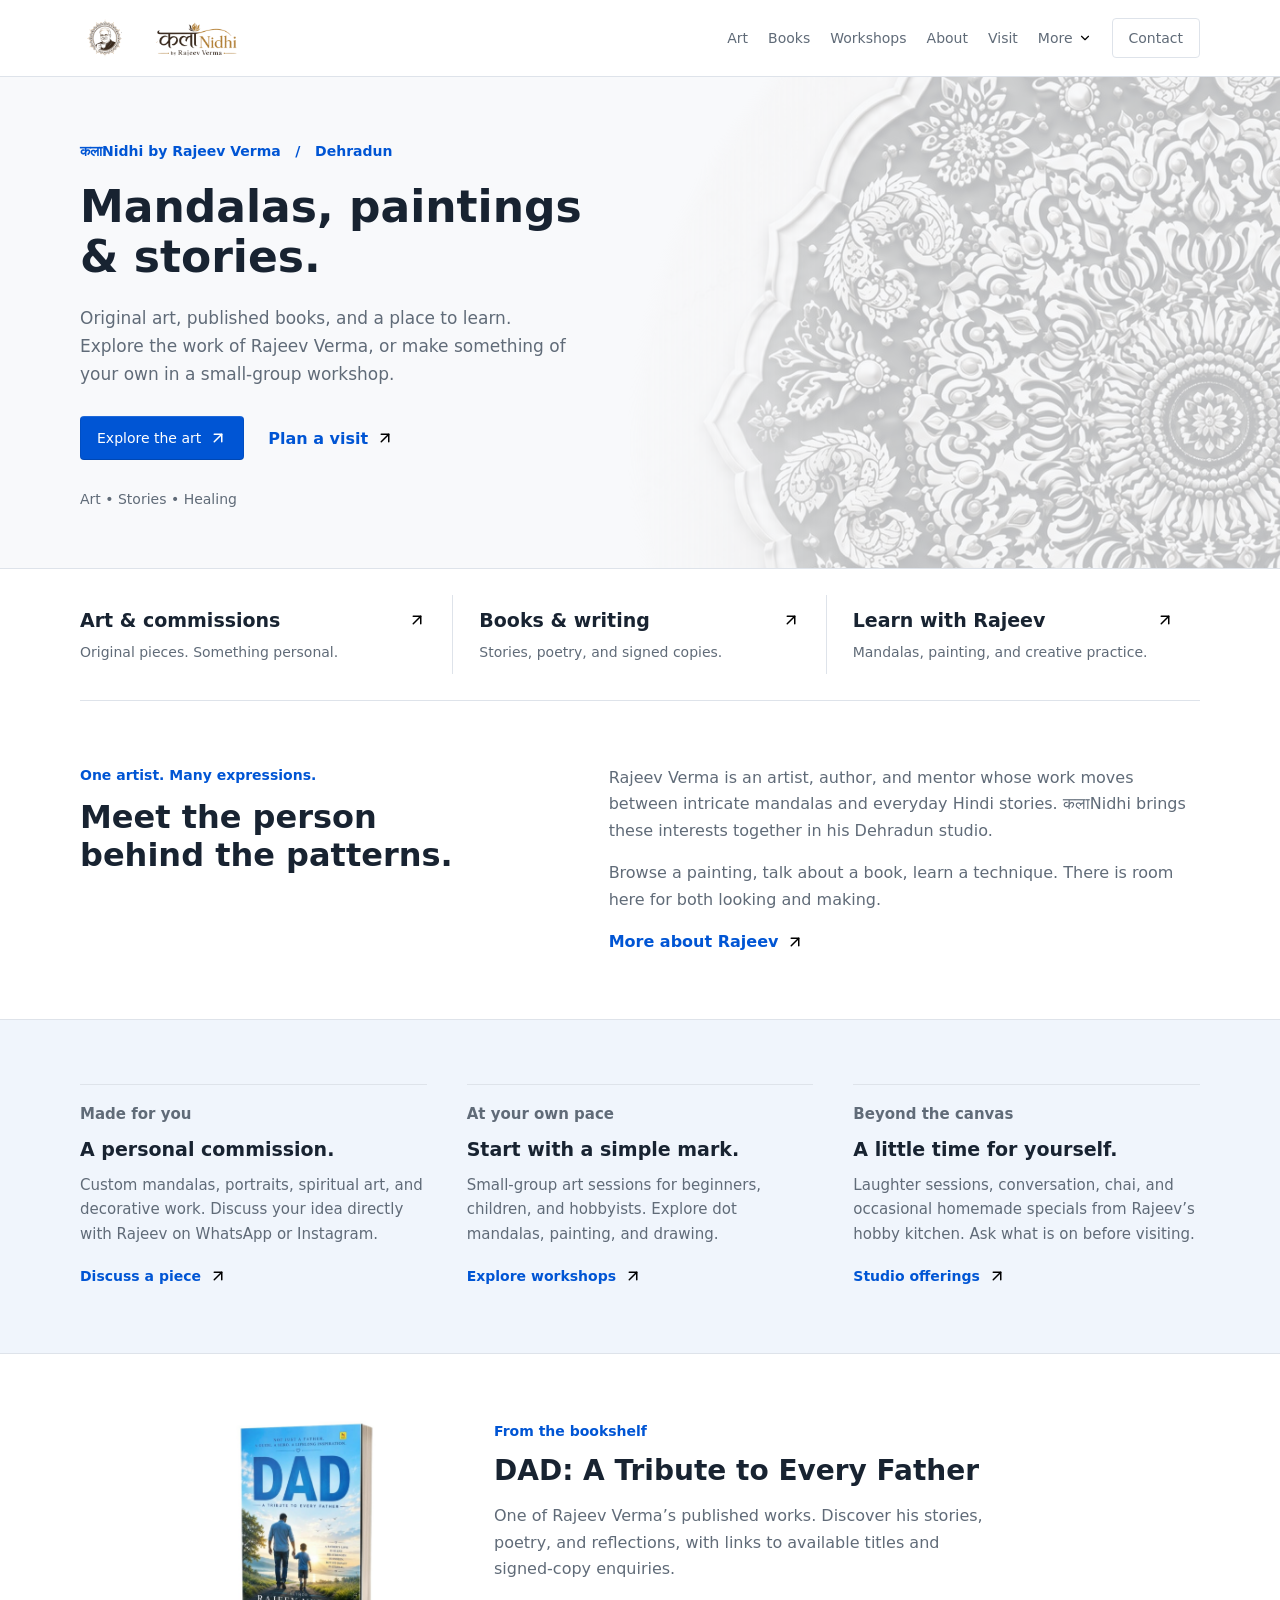
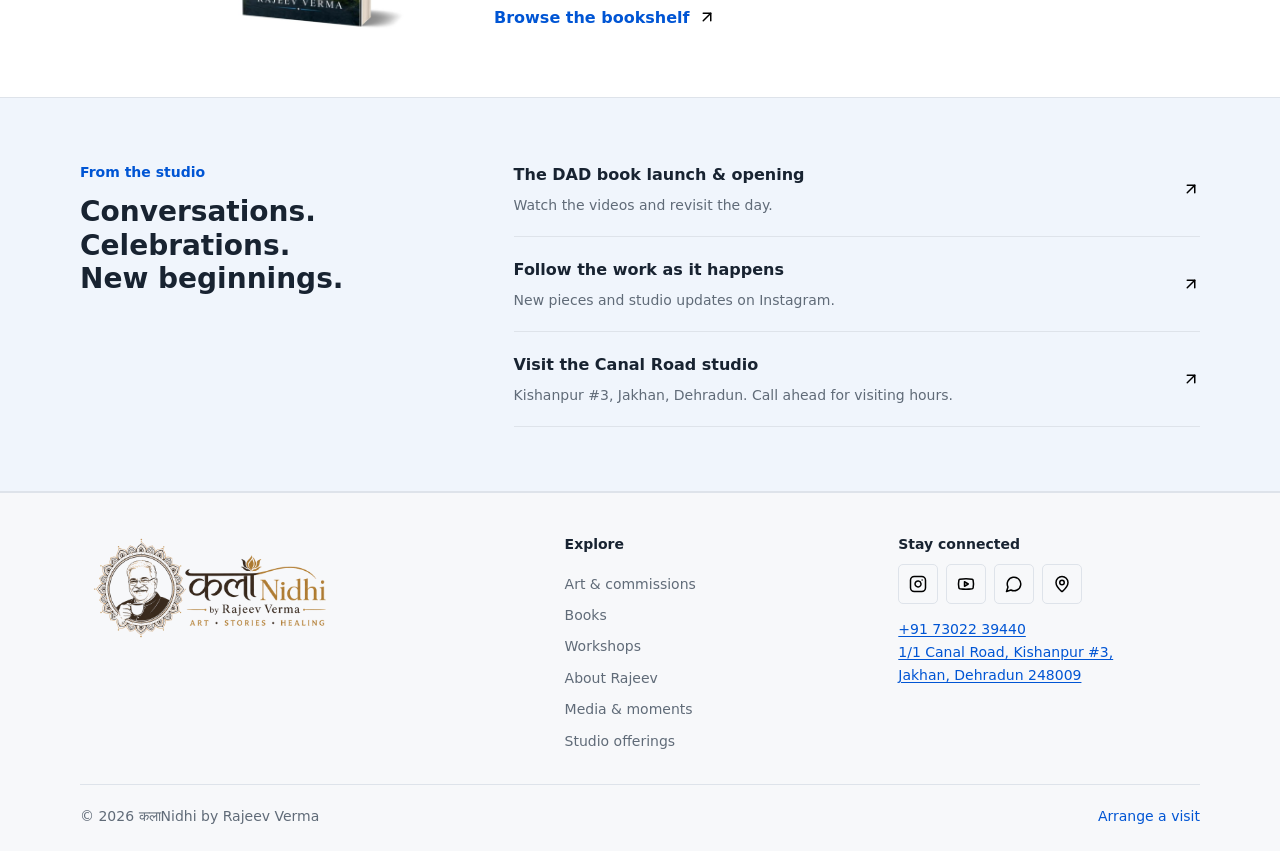
==== commit 95fbc02e: "Use native Oat controls and update Canal Road address" ====
--- a/index.html
+++ b/index.html
@@ -20,8 +20,8 @@
     <link rel="icon" href="/assets/img/favicon.svg" type="image/svg+xml">
     <link rel="apple-touch-icon" href="/assets/brand/kalanidhi-mark-512-transparent.png">
     <link rel="stylesheet" href="/assets/vendor/oat/oat.min.css?v=1.1.0">
-    <link rel="stylesheet" href="/assets/css/oat-local.css?v=mandala-oat-1">
-    <link rel="stylesheet" href="/assets/css/styles.css?v=mandala-oat-1">
+    <link rel="stylesheet" href="/assets/css/oat-local.css?v=oat-neutral-address-2">
+    <link rel="stylesheet" href="/assets/css/styles.css?v=oat-neutral-address-2">
     <script type="application/ld+json">
 {
   "@context": "https://schema.org",
@@ -56,7 +56,9 @@
         "@type": "PostalAddress",
         "addressLocality": "Dehradun",
         "addressRegion": "Uttarakhand",
-        "addressCountry": "IN"
+        "addressCountry": "IN",
+        "streetAddress": "1/1 Canal Road, Kishanpur #3, Jakhan",
+        "postalCode": "248009"
       },
       "sameAs": [
         "https://www.instagram.com/kalanidhibyrajeev",
@@ -106,7 +108,7 @@
   <body>
     <a class="skip-link" href="#main">Skip to content</a>
     <header class="site-header">
-      <div class="wrap header-inner">
+      <div class="wrap container header-inner">
         <a class="site-logo" aria-current="page" href="/" aria-label="कलाNidhi home"><img src="/assets/brand/kalanidhi-header-logo-560x140-transparent.png" alt="कलाNidhi by Rajeev Verma" width="192" height="48"></a>
         <button class="nav-toggle" type="button" aria-expanded="false" aria-controls="site-nav"><span class="sr-only">Open navigation</span><span></span><span></span></button>
         <nav id="site-nav" class="site-nav" aria-label="Main navigation">
@@ -123,7 +125,7 @@
               <a href="https://www.instagram.com/kalanidhibyrajeev/">On Instagram</a>
             </div>
           </details>
-          <a class="nav-contact" data-whatsapp-link href="https://wa.me/917302239440">Contact</a>
+          <a class="button outline nav-contact" data-whatsapp-link href="https://wa.me/917302239440">Contact</a>
         </nav>
       </div>
     </header>
@@ -135,7 +137,7 @@
             <p class="eyebrow">कलाNidhi by Rajeev Verma &nbsp; / &nbsp; Dehradun</p>
             <h1>Mandalas, paintings<span>&amp; stories.</span></h1>
             <p class="lead">Original art, published books, and a place to learn. Explore the work of Rajeev Verma, or make something of your own in a small-group workshop.</p>
-            <div class="hero-actions">
+            <div class="hero-actions hstack gap-6">
               <a class="button" href="/art/">Explore the art <img class="icon" src="/assets/icons/arrow-up-right.svg" alt="" width="18" height="18"></a>
               <a class="text-link" href="/visit/">Plan a visit <img class="icon" src="/assets/icons/arrow-up-right.svg" alt="" width="18" height="18"></a>
             </div>
@@ -177,7 +179,7 @@
           <div>
             <a class="studio-note" href="/media/"><span><strong>The DAD book launch &amp; opening</strong><small>Watch the videos and revisit the day.</small></span><img class="icon" src="/assets/icons/arrow-up-right.svg" alt="" width="18" height="18"></a>
             <a class="studio-note" href="https://www.instagram.com/kalanidhibyrajeev/"><span><strong>Follow the work as it happens</strong><small>New pieces and studio updates on Instagram.</small></span><img class="icon" src="/assets/icons/arrow-up-right.svg" alt="" width="18" height="18"></a>
-            <a class="studio-note" href="/visit/"><span><strong>Come by the new space</strong><small>Confirm the current location and visiting hours.</small></span><img class="icon" src="/assets/icons/arrow-up-right.svg" alt="" width="18" height="18"></a>
+            <a class="studio-note" href="/visit/"><span><strong>Visit the Canal Road studio</strong><small>Kishanpur #3, Jakhan, Dehradun. Call ahead for visiting hours.</small></span><img class="icon" src="/assets/icons/arrow-up-right.svg" alt="" width="18" height="18"></a>
           </div>
         </div>
       </section>
@@ -198,11 +200,11 @@
             <a class="social-icon-link" data-whatsapp-link href="https://wa.me/917302239440" aria-label="WhatsApp Rajeev Verma" title="WhatsApp"><img src="/assets/icons/message-circle.svg" alt="" width="18" height="18"></a>
             <a class="social-icon-link" href="/visit/" aria-label="Visit the studio" title="Visit"><img src="/assets/icons/map-pin.svg" alt="" width="18" height="18"></a>
           </div>
-          <p><a href="tel:+917302239440">+91 73022 39440</a><br>Dehradun, Uttarakhand</p>
+          <p><a href="tel:+917302239440">+91 73022 39440</a><br><a href="/visit/">1/1 Canal Road, Kishanpur #3,<br>Jakhan, Dehradun 248009</a></p>
         </div>
         <div class="footer-meta"><span>&copy; <span id="year">2026</span> कलाNidhi by Rajeev Verma</span><a href="/visit/">Arrange a visit</a></div>
       </div>
     </footer>
-    <script src="/assets/js/main.js?v=mandala-oat-1" defer></script>
+    <script src="/assets/js/main.js?v=oat-neutral-address-2" defer></script>
   </body>
 </html>
--- a/assets/css/oat-local.css
+++ b/assets/css/oat-local.css
@@ -1,186 +1,44 @@
+/* Oat is the component foundation; local tokens keep the supplied brand assets. */
 :root {
-  --cream: #F4EFE3;
-  --paper: #FFF9ED;
-  --ink: #2E2A27;
-  --muted-ink: #655E55;
-  --antique-gold: #B07A2A;
-  --sage: #8A9A6B;
-  --soft-sage: #C8CFB6;
-  --deep-teal: #2F5F67;
-  --border: #D9C9A3;
-  --lux-black: #1F1914;
-  --lux-panel: #2A211A;
-  --lux-panel-soft: #34291F;
-  --lux-line: rgba(36, 30, 24, 0.12);
-  --lux-muted: rgba(36, 30, 24, 0.62);
-  --white: #ffffff;
-  --shadow: 0 18px 54px rgba(34, 28, 23, 0.08);
-  --radius: 8px;
+  color-scheme: light;
+  --paper: #FFFFFF;
+  --cream: #F7F8FA;
+  --ink: #182331;
+  --muted-ink: #606B78;
+  --antique-gold: #A2702D;
+  --deep-teal: #0055D4;
+  --border: #DEE3EA;
+  --body: system-ui, -apple-system, BlinkMacSystemFont, "Segoe UI", sans-serif;
+  --display: var(--body);
   --max-width: 1120px;
-  --display-devanagari: "Noto Serif Devanagari", "Nirmala UI", "Kohinoor Devanagari", serif;
-  --display: Georgia, "Times New Roman", serif;
-  --body: Inter, system-ui, -apple-system, BlinkMacSystemFont, "Segoe UI", sans-serif;
+  --background: var(--paper);
+  --foreground: var(--ink);
+  --primary: #0055D4;
+  --primary-foreground: #FFFFFF;
+  --secondary: #EFF3F8;
+  --secondary-foreground: #182331;
+  --accent: #EFF3F8;
+  --muted: #F1F4F8;
+  --muted-foreground: var(--muted-ink);
+  --font-sans: var(--body);
+  --text-1: 2.25rem;
+  --text-2: 1.75rem;
+  --text-3: 1.25rem;
+  --text-4: 1.125rem;
+  --text-regular: 1rem;
+  --text-7: .875rem;
+  --text-8: .875rem;
+  --leading-normal: 1.6;
+  --container-max: 1120px;
+  --container-pad: 0;
+  --ring: var(--primary);
 }
-
-*,
-*::before,
-*::after {
-  box-sizing: border-box;
-}
-
-html {
-  scroll-behavior: smooth;
-}
-
-body {
-  margin: 0;
-  background: var(--cream);
-  color: var(--ink);
-  font-family: var(--body);
-  font-size: 16px;
-  line-height: 1.6;
-  text-rendering: optimizeLegibility;
-}
-
-img,
-svg {
-  display: block;
-  max-width: 100%;
-}
-
-img {
-  height: auto;
-}
-
-a {
-  color: inherit;
-}
-
-button,
-input,
-textarea,
-select {
-  font: inherit;
-}
-
-button {
-  cursor: pointer;
-}
-
-:focus-visible {
-  outline: 3px solid rgba(47, 95, 103, 0.32);
-  outline-offset: 3px;
-}
-
-.wrap {
-  width: min(100% - 32px, var(--max-width));
-  margin-inline: auto;
-}
-
-.section {
-  padding-block: 58px;
-}
-
-.section-tint {
-  background:
-    radial-gradient(circle at 88% 4%, rgba(176, 122, 42, 0.1), transparent 26rem),
-    linear-gradient(180deg, rgba(255, 249, 237, 0.82), rgba(244, 239, 227, 0.92));
-  color: var(--ink);
-  border-block: 1px solid rgba(36, 30, 24, 0.08);
-}
-
-.button {
-  display: inline-flex;
-  align-items: center;
-  justify-content: center;
-  min-height: 40px;
-  padding: 8px 15px;
-  border: 1px solid var(--ink);
-  border-radius: var(--radius);
-  background: var(--ink);
-  color: var(--paper);
-  font-weight: 700;
-  text-decoration: none;
-  box-shadow: none;
-  transition: background-color 160ms ease, border-color 160ms ease, color 160ms ease, box-shadow 160ms ease;
-}
-
-.button-secondary {
-  background: rgba(250, 246, 238, 0.72);
-  border-color: rgba(34, 28, 23, 0.18);
-  color: var(--ink);
-  box-shadow: none;
-}
-
-.button-secondary:hover {
-  background: var(--paper);
-  border-color: var(--deep-teal);
-  color: var(--ink);
-  box-shadow: none;
-}
-
-.button:hover {
-  background: var(--deep-teal);
-  border-color: var(--deep-teal);
-  box-shadow: none;
-}
-
-.button-ghost {
-  background: transparent;
-  color: var(--deep-teal);
-  border-color: var(--border);
-  box-shadow: none;
-}
-
-.button-ghost:hover {
-  color: var(--paper);
-  border-color: var(--deep-teal);
-}
-
-.button-link {
-  background: transparent;
-  color: var(--ink);
-  border-color: transparent;
-  text-decoration: underline;
-  text-decoration-color: rgba(40, 87, 94, 0.45);
-  text-underline-offset: 5px;
-}
-
-.button-link:hover {
-  color: var(--deep-teal);
-  background: transparent;
-  border-color: transparent;
-}
-
-.button-small {
-  min-height: 38px;
-  padding: 7px 13px;
-}
-
-.skip-link {
-  position: fixed;
-  top: 10px;
-  left: 10px;
-  z-index: 100;
-  transform: translateY(-140%);
-  padding: 10px 14px;
-  border-radius: var(--radius);
-  background: var(--ink);
-  color: var(--paper);
-}
-
-.skip-link:focus {
-  transform: translateY(0);
-}
-
-.sr-only {
-  position: absolute;
-  width: 1px;
-  height: 1px;
-  padding: 0;
-  margin: -1px;
-  overflow: hidden;
-  clip: rect(0, 0, 0, 0);
-  white-space: nowrap;
-  border: 0;
-}
+html { scroll-behavior: smooth; }
+body { margin: 0; }
+img, svg { display: block; max-width: 100%; }
+img { height: auto; }
+button, input, select, textarea { font: inherit; }
+.wrap { width: min(100% - 48px, var(--max-width)); margin-inline: auto; }
+.skip-link { position: fixed; top: 10px; left: 10px; z-index: 100; transform: translateY(-160%); padding: 10px 14px; background: var(--primary); color: #fff; }
+.skip-link:focus { transform: translateY(0); }
+.sr-only { position: absolute; width: 1px; height: 1px; padding: 0; margin: -1px; overflow: hidden; clip: rect(0,0,0,0); white-space: nowrap; border: 0; }
--- a/assets/css/styles.css
+++ b/assets/css/styles.css
@@ -22,7 +22,7 @@
 main { padding: 0; min-height: 55vh; }
 h1, h2, h3, p, figure { margin: 0; }
 h1, h2, h3, body { letter-spacing: 0; }
-h1, h2 { font-family: var(--display); font-weight: 500; line-height: 1.2; }
+h1, h2 { font-family: var(--display); font-weight: 600; line-height: 1.2; }
 h1 { font-size: 36px; }
 h2 { font-size: 28px; }
 h3 { font-size: 19px; line-height: 1.35; font-weight: 600; }
@@ -31,31 +31,25 @@
 [hidden] { display: none !important; }
 .wrap { width: min(100% - 64px, var(--max-width)); }
 .section { padding-block: 64px; }
-.section-tint { background: #f5f0e5; border-block: 1px solid var(--border); }
-.eyebrow, .card-kicker { color: var(--antique-gold); font-size: 14px; font-weight: 600; line-height: 1.5; margin-bottom: 12px; text-transform: none; }
+.section-tint { background: #F0F5FC; border-block: 1px solid var(--border); }
+.eyebrow, .card-kicker { color: var(--primary); font-size: 14px; font-weight: 600; line-height: 1.5; margin-bottom: 12px; text-transform: none; }
 .lead, .section-copy, .text-stack, .note, .muted { color: var(--muted-ink); }
 .text-link { color: var(--deep-teal); font-weight: 600; text-decoration: none; display: inline-flex; align-items: center; gap: 8px; }
 .text-link:hover { text-decoration: underline; text-underline-offset: 5px; }
 .inline-link { display: inline; text-decoration: underline; text-underline-offset: 3px; }
 .icon { width: 18px; height: 18px; flex-shrink: 0; }
-.button { gap: 10px; min-height: 44px; padding: 10px 18px; border-radius: 5px; font-weight: 500; line-height: 1.4; background: var(--deep-teal); border-color: var(--deep-teal); color: #fff; }
-.button:hover { background: #244a51; border-color: #244a51; }
+.button { min-height: 44px; }
 .button .icon { filter: invert(1); }
-.button-secondary, .button-ghost { background: transparent; color: var(--ink); border-color: var(--border); }
-.button-secondary:hover, .button-ghost:hover { background: var(--cream); border-color: var(--muted-ink); color: var(--ink); }
-.button-secondary .icon, .button-ghost .icon { filter: none; }
-.button-link { background: transparent; color: var(--deep-teal); border-color: transparent; padding-inline: 0; }
-.button-link:hover { background: transparent; color: var(--ink); border-color: transparent; }
-.site-header { position: sticky; top: 0; z-index: 30; background: rgba(255,249,237,.97); border-bottom: 1px solid var(--border); }
+.button.outline .icon, .button.ghost .icon { filter: none; }
+.site-header { position: sticky; top: 0; z-index: 30; background: rgba(255,255,255,.97); border-bottom: 1px solid var(--border); }
 .header-inner { min-height: 76px; display: flex; align-items: center; justify-content: space-between; gap: 24px; }
 .site-logo { display: inline-flex; flex-shrink: 0; }
 .site-logo img { height: 48px; width: auto; max-width: 240px; object-fit: contain; display: block; }
-.site-nav { display: flex; align-items: center; gap: 25px; font-size: 14px; font-weight: 500; }
+.site-nav { display: flex; align-items: center; gap: 20px; font-size: 14px; font-weight: 500; }
 .site-nav > a, .nav-more summary { color: var(--muted-ink); text-decoration: none; }
 .site-nav > a:hover, .site-nav [aria-current="page"], .nav-more summary:hover { color: var(--ink); }
-.site-nav [aria-current="page"] { text-decoration: underline; text-decoration-color: var(--antique-gold); text-underline-offset: 7px; }
-.site-nav .nav-contact { padding: 9px 15px; min-height: 38px; color: var(--ink); border: 1px solid #b9ac93; border-radius: 5px; }
-.site-nav .nav-contact:hover { color: #fff; border-color: var(--ink); background: var(--ink); }
+.site-nav [aria-current="page"] { text-decoration: underline; text-decoration-color: var(--primary); text-underline-offset: 7px; }
+.site-nav .nav-contact { font-size: 14px; min-height: 40px; }
 .nav-more { position: relative; border: 0; overflow: visible; background: transparent; }
 .nav-more summary::after { display: none; }
 .nav-more[open] summary { border: 0; }
@@ -69,11 +63,11 @@
 .nav-more-menu a:hover { background: var(--cream); }
 .nav-toggle { display: none; width: 44px; height: 44px; padding: 10px; background: transparent; border: 1px solid var(--border); border-radius: 5px; color: var(--ink); box-shadow: none; }
 .nav-toggle span:not(.sr-only) { display: block; width: 18px; height: 2px; margin: 5px auto; background: currentColor; }
-.home-hero { position: relative; overflow: hidden; isolation: isolate; min-height: 510px; display: grid; align-items: center; padding-block: 74px 64px; background: var(--paper); border-bottom: 1px solid var(--border); }
-.home-hero::after { content: ""; position: absolute; z-index: -1; top: -20%; right: -130px; width: min(70vw,1000px); aspect-ratio: 1; background: url("/assets/img/mandala-cutout.png") center/contain no-repeat; opacity: .23; mix-blend-mode: multiply; pointer-events: none; }
+.home-hero { position: relative; overflow: hidden; isolation: isolate; min-height: 480px; display: grid; align-items: center; padding-block: 64px 56px; background: #F8F9FB; border-bottom: 1px solid var(--border); }
+.home-hero::after { content: ""; position: absolute; z-index: -1; top: -20%; right: -130px; width: min(70vw,1000px); aspect-ratio: 1; background: url("/assets/img/mandala-cutout.png") center/contain no-repeat; opacity: .23; mask-image: linear-gradient(to right, transparent, #000 38%); mix-blend-mode: multiply; pointer-events: none; }
 .home-copy { max-width: 640px; }
-.home-copy .eyebrow { color: var(--antique-gold); margin-bottom: 20px; }
-.home-copy h1 { font-size: 46px; line-height: 1.13; max-width: 620px; }
+.home-copy .eyebrow { color: var(--primary); margin-bottom: 20px; }
+.home-copy h1 { font-size: 44px; line-height: 1.14; max-width: 620px; }
 .home-copy h1 span { display: block; }
 .home-copy .lead { max-width: 500px; margin-top: 22px; font-size: 17px; line-height: 1.65; }
 .hero-actions { display: flex; align-items: center; flex-wrap: wrap; gap: 24px; margin-top: 28px; }
@@ -121,12 +115,11 @@
 .mini-card p, .workshop-card p { margin-top: 10px; color: var(--muted-ink); font-size: 15px; }
 .mini-card .text-link, .workshop-card .text-link { margin-top: 18px; }
 .filter-bar { display: flex; flex-wrap: wrap; gap: 6px; }
-.filter-button { padding: 8px 12px; min-height: 38px; font-size: 14px; font-weight: 500; background: transparent; color: var(--muted-ink); border: 1px solid var(--border); border-radius: 4px; }
-.filter-button:hover { background: var(--cream); color: var(--ink); }
+.filter-button { min-height: 40px; font-size: 14px; font-weight: 500; }
 .filter-button.is-active { background: var(--deep-teal); border-color: var(--deep-teal); color: #fff; }
 .gallery-grid { grid-template-columns: repeat(3,minmax(0,1fr)); }
 .art-card, .book-card { min-width: 0; overflow: hidden; border: 1px solid var(--border); border-radius: 6px; background: var(--paper); }
-.art-image { display: grid; place-items: center; aspect-ratio: 1; background: #eee9de; overflow: hidden; }
+.art-image { display: grid; place-items: center; aspect-ratio: 1; background: #F5F6F8; overflow: hidden; }
 .art-image img { width: 100%; height: 100%; object-fit: contain; }
 .card-body { padding: 20px; }
 .card-body h2 { font-family: var(--body); font-size: 19px; font-weight: 600; }
@@ -135,7 +128,7 @@
 .card-body .text-link { margin-top: 14px; font-size: 14px; }
 .status { font-size: 14px !important; }
 .book-card { display: grid; grid-template-columns: 150px minmax(0,1fr); }
-.book-cover { padding: 18px; min-height: 250px; display: grid; place-items: center; background: #eee9de; }
+.book-cover { padding: 18px; min-height: 250px; display: grid; place-items: center; background: #F5F6F8; }
 .book-cover img { width: 100%; height: 210px; object-fit: contain; }
 .split-links { display: flex; flex-wrap: wrap; gap: 4px 18px; }
 .placeholder-art span, .placeholder-cover span { padding: 20px; text-align: center; color: var(--muted-ink); }
@@ -163,7 +156,7 @@
 .menu-board-grid img { width: 100%; height: auto; object-fit: contain; }
 .menu-board-grid figcaption { color: var(--muted-ink); font-size: 14px; margin-top: 10px; }
 .daily-note { margin-top: 20px; }
-.site-footer { border-top: 1px solid var(--border); background: #f5f0e5; padding-block: 40px 24px; }
+.site-footer { border-top: 1px solid var(--border); background: #F7F8FA; padding-block: 40px 24px; }
 .footer-inner { display: grid; grid-template-columns: minmax(0,1.5fr) minmax(0,1fr) minmax(0,1fr); gap: 32px; align-items: start; }
 .footer-logo { display: inline-block; max-width: 100%; }
 .footer-logo img { width: 260px; max-width: 100%; height: auto; object-fit: contain; display: block; }
@@ -186,7 +179,7 @@
   .section-head { flex-direction: column; align-items: start; }
   .split-rule, .visit-card { gap: 32px; }
 }
-@media (max-width: 840px) {
+@media (max-width: 1000px) {
   .header-inner { flex-wrap: wrap; gap: 0; }
   .site-nav { width: 100%; padding-block: 16px; flex-wrap: wrap; }
   .js .nav-toggle { display: block; }
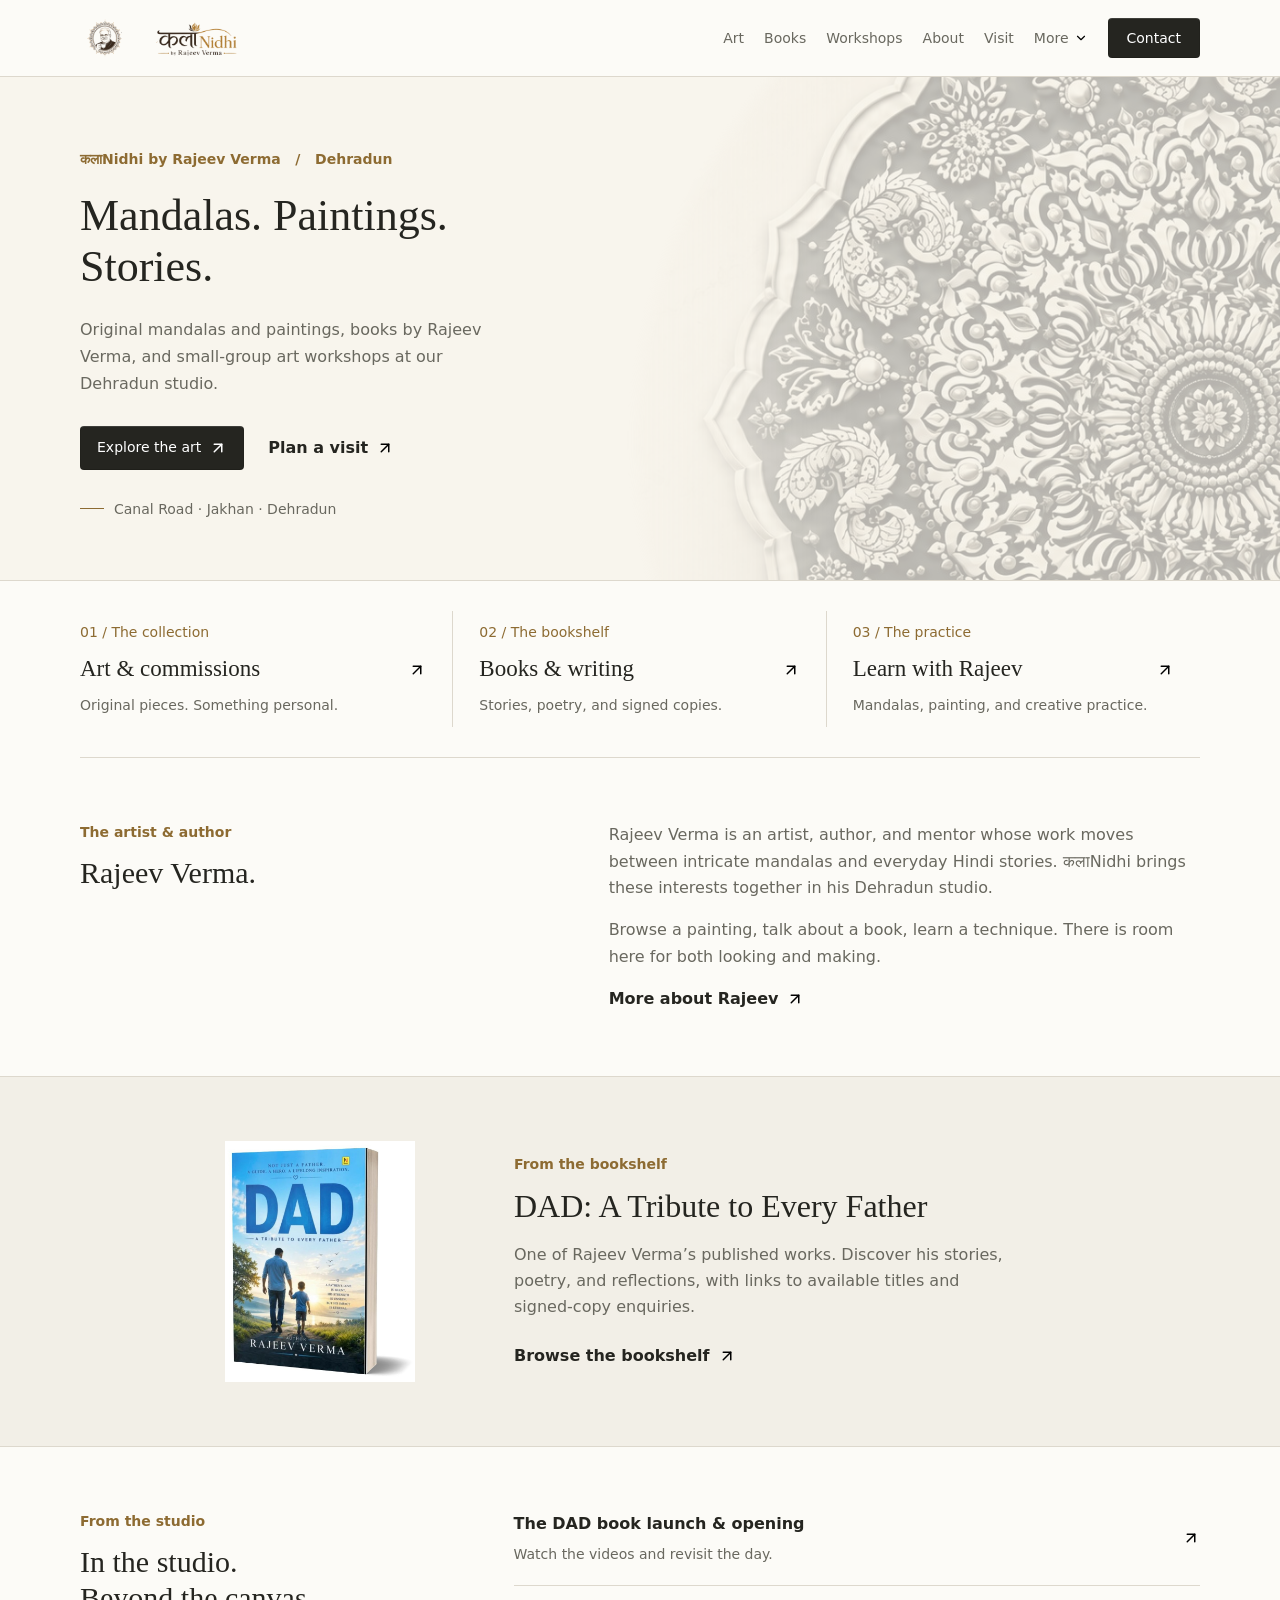
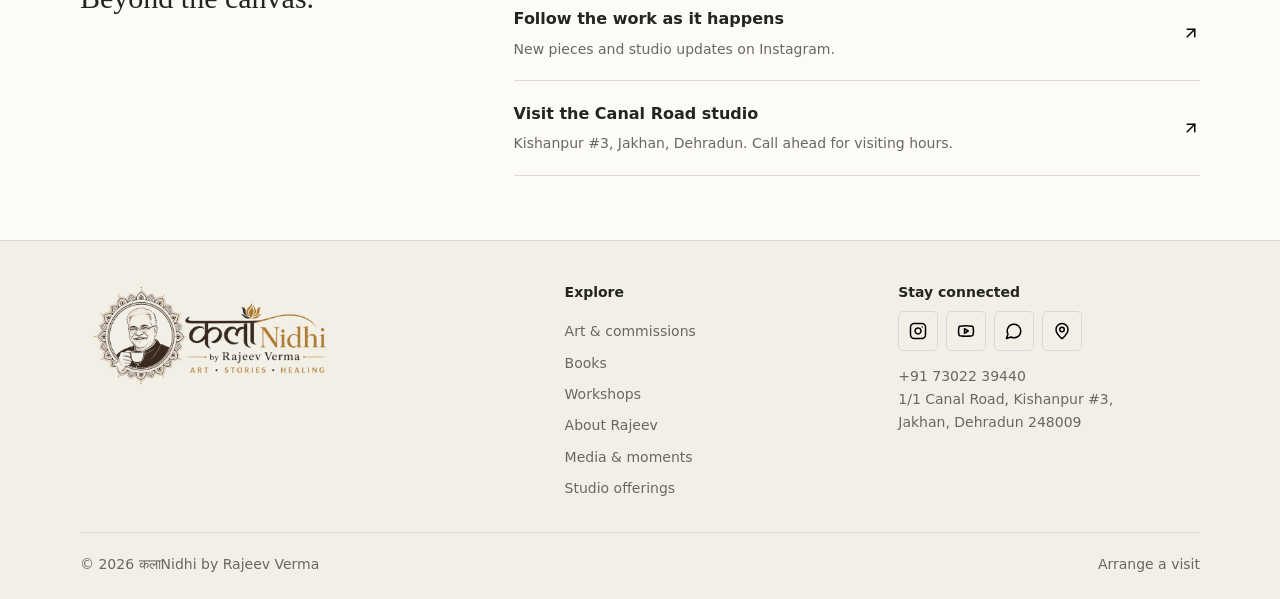
==== commit 617731fc: "Refine gallery layout with ivory charcoal and gold" ====
--- a/index.html
+++ b/index.html
@@ -20,8 +20,8 @@
     <link rel="icon" href="/assets/img/favicon.svg" type="image/svg+xml">
     <link rel="apple-touch-icon" href="/assets/brand/kalanidhi-mark-512-transparent.png">
     <link rel="stylesheet" href="/assets/vendor/oat/oat.min.css?v=1.1.0">
-    <link rel="stylesheet" href="/assets/css/oat-local.css?v=oat-neutral-address-2">
-    <link rel="stylesheet" href="/assets/css/styles.css?v=oat-neutral-address-2">
+    <link rel="stylesheet" href="/assets/css/oat-local.css?v=ivory-ink-3">
+    <link rel="stylesheet" href="/assets/css/styles.css?v=ivory-ink-3">
     <script type="application/ld+json">
 {
   "@context": "https://schema.org",
@@ -125,7 +125,7 @@
               <a href="https://www.instagram.com/kalanidhibyrajeev/">On Instagram</a>
             </div>
           </details>
-          <a class="button outline nav-contact" data-whatsapp-link href="https://wa.me/917302239440">Contact</a>
+          <a class="button nav-contact" data-whatsapp-link href="https://wa.me/917302239440">Contact</a>
         </nav>
       </div>
     </header>
@@ -135,24 +135,24 @@
         <div class="wrap">
           <div class="home-copy">
             <p class="eyebrow">कलाNidhi by Rajeev Verma &nbsp; / &nbsp; Dehradun</p>
-            <h1>Mandalas, paintings<span>&amp; stories.</span></h1>
-            <p class="lead">Original art, published books, and a place to learn. Explore the work of Rajeev Verma, or make something of your own in a small-group workshop.</p>
+            <h1>Mandalas. Paintings.<span>Stories.</span></h1>
+            <p class="lead">Original mandalas and paintings, books by Rajeev Verma, and small-group art workshops at our Dehradun studio.</p>
             <div class="hero-actions hstack gap-6">
               <a class="button" href="/art/">Explore the art <img class="icon" src="/assets/icons/arrow-up-right.svg" alt="" width="18" height="18"></a>
               <a class="text-link" href="/visit/">Plan a visit <img class="icon" src="/assets/icons/arrow-up-right.svg" alt="" width="18" height="18"></a>
             </div>
-            <p class="hero-caption">Art &bull; Stories &bull; Healing</p>
+            <a class="hero-caption" href="/visit/">Canal Road &middot; Jakhan &middot; Dehradun</a>
           </div>
         </div>
       </section>
       <div class="wrap studio-entries" aria-label="Explore कलाNidhi">
-        <a class="studio-entry" href="/art/"><span class="entry-head">Art &amp; commissions <img class="icon" src="/assets/icons/arrow-up-right.svg" alt="" width="18" height="18"></span><p>Original pieces. Something personal.</p></a>
-        <a class="studio-entry" href="/books/"><span class="entry-head">Books &amp; writing <img class="icon" src="/assets/icons/arrow-up-right.svg" alt="" width="18" height="18"></span><p>Stories, poetry, and signed copies.</p></a>
-        <a class="studio-entry" href="/workshops/"><span class="entry-head">Learn with Rajeev <img class="icon" src="/assets/icons/arrow-up-right.svg" alt="" width="18" height="18"></span><p>Mandalas, painting, and creative practice.</p></a>
+        <a class="studio-entry" href="/art/"><span class="entry-index">01 / The collection</span><span class="entry-head">Art &amp; commissions <img class="icon" src="/assets/icons/arrow-up-right.svg" alt="" width="18" height="18"></span><p>Original pieces. Something personal.</p></a>
+        <a class="studio-entry" href="/books/"><span class="entry-index">02 / The bookshelf</span><span class="entry-head">Books &amp; writing <img class="icon" src="/assets/icons/arrow-up-right.svg" alt="" width="18" height="18"></span><p>Stories, poetry, and signed copies.</p></a>
+        <a class="studio-entry" href="/workshops/"><span class="entry-index">03 / The practice</span><span class="entry-head">Learn with Rajeev <img class="icon" src="/assets/icons/arrow-up-right.svg" alt="" width="18" height="18"></span><p>Mandalas, painting, and creative practice.</p></a>
       </div>
       <section class="section home-intro">
         <div class="wrap split-rule">
-          <div><p class="eyebrow">One artist. Many expressions.</p><h2>Meet the person<br>behind the patterns.</h2></div>
+          <div><p class="eyebrow">The artist &amp; author</p><h2>Rajeev Verma.</h2></div>
           <div class="text-stack">
             <p>Rajeev Verma is an artist, author, and mentor whose work moves between intricate mandalas and everyday Hindi stories. कलाNidhi brings these interests together in his Dehradun studio.</p>
             <p>Browse a painting, talk about a book, learn a technique. There is room here for both looking and making.</p>
@@ -160,22 +160,15 @@
           </div>
         </div>
       </section>
-      <section class="section section-tint">
-        <div class="wrap studio-topics">
-          <article><p class="eyebrow">Made for you</p><h3>A personal commission.</h3><p>Custom mandalas, portraits, spiritual art, and decorative work. Discuss your idea directly with Rajeev on WhatsApp or Instagram.</p><a class="text-link" href="/art/">Discuss a piece <img class="icon" src="/assets/icons/arrow-up-right.svg" alt="" width="18" height="18"></a></article>
-          <article><p class="eyebrow">At your own pace</p><h3>Start with a simple mark.</h3><p>Small-group art sessions for beginners, children, and hobbyists. Explore dot mandalas, painting, and drawing.</p><a class="text-link" href="/workshops/">Explore workshops <img class="icon" src="/assets/icons/arrow-up-right.svg" alt="" width="18" height="18"></a></article>
-          <article><p class="eyebrow">Beyond the canvas</p><h3>A little time for yourself.</h3><p>Laughter sessions, conversation, chai, and occasional homemade specials from Rajeev’s hobby kitchen. Ask what is on before visiting.</p><a class="text-link" href="/daily-specials/">Studio offerings <img class="icon" src="/assets/icons/arrow-up-right.svg" alt="" width="18" height="18"></a></article>
-        </div>
-      </section>
-      <section class="section">
+<section class="section section-tint">
         <div class="wrap book-spotlight">
           <img src="/assets/books/dad-a-tribute-to-every-father.jpg" alt="Cover of DAD: A Tribute to Every Father by Rajeev Verma" loading="lazy">
           <div><p class="eyebrow">From the bookshelf</p><h2>DAD: A Tribute to Every Father</h2><p>One of Rajeev Verma’s published works. Discover his stories, poetry, and reflections, with links to available titles and signed-copy enquiries.</p><a class="text-link" href="/books/">Browse the bookshelf <img class="icon" src="/assets/icons/arrow-up-right.svg" alt="" width="18" height="18"></a></div>
         </div>
       </section>
-      <section class="section section-tint">
+      <section class="section">
         <div class="wrap studio-notes">
-          <div><p class="eyebrow">From the studio</p><h2>Conversations.<br>Celebrations.<br>New beginnings.</h2></div>
+          <div><p class="eyebrow">From the studio</p><h2>In the studio.<br>Beyond the canvas.</h2></div>
           <div>
             <a class="studio-note" href="/media/"><span><strong>The DAD book launch &amp; opening</strong><small>Watch the videos and revisit the day.</small></span><img class="icon" src="/assets/icons/arrow-up-right.svg" alt="" width="18" height="18"></a>
             <a class="studio-note" href="https://www.instagram.com/kalanidhibyrajeev/"><span><strong>Follow the work as it happens</strong><small>New pieces and studio updates on Instagram.</small></span><img class="icon" src="/assets/icons/arrow-up-right.svg" alt="" width="18" height="18"></a>
@@ -205,6 +198,6 @@
         <div class="footer-meta"><span>&copy; <span id="year">2026</span> कलाNidhi by Rajeev Verma</span><a href="/visit/">Arrange a visit</a></div>
       </div>
     </footer>
-    <script src="/assets/js/main.js?v=oat-neutral-address-2" defer></script>
+    <script src="/assets/js/main.js?v=ivory-ink-3" defer></script>
   </body>
 </html>
--- a/assets/css/oat-local.css
+++ b/assets/css/oat-local.css
@@ -1,24 +1,24 @@
 /* Oat is the component foundation; local tokens keep the supplied brand assets. */
 :root {
   color-scheme: light;
-  --paper: #FFFFFF;
-  --cream: #F7F8FA;
-  --ink: #182331;
-  --muted-ink: #606B78;
-  --antique-gold: #A2702D;
-  --deep-teal: #0055D4;
-  --border: #DEE3EA;
+  --paper: #FCFBF7;
+  --cream: #F2EFE7;
+  --ink: #252520;
+  --muted-ink: #69685F;
+  --antique-gold: #8D6B32;
+  --deep-teal: #252520;
+  --border: #DDD8CD;
   --body: system-ui, -apple-system, BlinkMacSystemFont, "Segoe UI", sans-serif;
-  --display: var(--body);
+  --display: Georgia, "Times New Roman", serif;
   --max-width: 1120px;
   --background: var(--paper);
   --foreground: var(--ink);
-  --primary: #0055D4;
+  --primary: #252520;
   --primary-foreground: #FFFFFF;
-  --secondary: #EFF3F8;
-  --secondary-foreground: #182331;
-  --accent: #EFF3F8;
-  --muted: #F1F4F8;
+  --secondary: #F1EEE6;
+  --secondary-foreground: #252520;
+  --accent: #ECE7DB;
+  --muted: #F2EFE7;
   --muted-foreground: var(--muted-ink);
   --font-sans: var(--body);
   --text-1: 2.25rem;
--- a/assets/css/styles.css
+++ b/assets/css/styles.css
@@ -22,8 +22,8 @@
 main { padding: 0; min-height: 55vh; }
 h1, h2, h3, p, figure { margin: 0; }
 h1, h2, h3, body { letter-spacing: 0; }
-h1, h2 { font-family: var(--display); font-weight: 600; line-height: 1.2; }
-h1 { font-size: 36px; }
+h1, h2 { font-family: var(--display); font-weight: 400; line-height: 1.2; }
+h1 { font-size: 34px; }
 h2 { font-size: 28px; }
 h3 { font-size: 19px; line-height: 1.35; font-weight: 600; }
 p { line-height: 1.65; }
@@ -31,8 +31,8 @@
 [hidden] { display: none !important; }
 .wrap { width: min(100% - 64px, var(--max-width)); }
 .section { padding-block: 64px; }
-.section-tint { background: #F0F5FC; border-block: 1px solid var(--border); }
-.eyebrow, .card-kicker { color: var(--primary); font-size: 14px; font-weight: 600; line-height: 1.5; margin-bottom: 12px; text-transform: none; }
+.section-tint { background: #F2EFE7; border-block: 1px solid var(--border); }
+.eyebrow, .card-kicker { color: var(--antique-gold); font-size: 14px; font-weight: 600; line-height: 1.5; margin-bottom: 12px; text-transform: none; }
 .lead, .section-copy, .text-stack, .note, .muted { color: var(--muted-ink); }
 .text-link { color: var(--deep-teal); font-weight: 600; text-decoration: none; display: inline-flex; align-items: center; gap: 8px; }
 .text-link:hover { text-decoration: underline; text-underline-offset: 5px; }
@@ -41,15 +41,15 @@
 .button { min-height: 44px; }
 .button .icon { filter: invert(1); }
 .button.outline .icon, .button.ghost .icon { filter: none; }
-.site-header { position: sticky; top: 0; z-index: 30; background: rgba(255,255,255,.97); border-bottom: 1px solid var(--border); }
+.site-header { position: sticky; top: 0; z-index: 30; background: rgba(252,251,247,.97); border-bottom: 1px solid var(--border); }
 .header-inner { min-height: 76px; display: flex; align-items: center; justify-content: space-between; gap: 24px; }
 .site-logo { display: inline-flex; flex-shrink: 0; }
 .site-logo img { height: 48px; width: auto; max-width: 240px; object-fit: contain; display: block; }
 .site-nav { display: flex; align-items: center; gap: 20px; font-size: 14px; font-weight: 500; }
 .site-nav > a, .nav-more summary { color: var(--muted-ink); text-decoration: none; }
 .site-nav > a:hover, .site-nav [aria-current="page"], .nav-more summary:hover { color: var(--ink); }
-.site-nav [aria-current="page"] { text-decoration: underline; text-decoration-color: var(--primary); text-underline-offset: 7px; }
-.site-nav .nav-contact { font-size: 14px; min-height: 40px; }
+.site-nav [aria-current="page"] { text-decoration: underline; text-decoration-color: var(--antique-gold); text-underline-offset: 7px; }
+.site-nav .nav-contact { font-size: 14px; min-height: 40px; color: #fff; padding-inline: 18px; }
 .nav-more { position: relative; border: 0; overflow: visible; background: transparent; }
 .nav-more summary::after { display: none; }
 .nav-more[open] summary { border: 0; }
@@ -63,40 +63,42 @@
 .nav-more-menu a:hover { background: var(--cream); }
 .nav-toggle { display: none; width: 44px; height: 44px; padding: 10px; background: transparent; border: 1px solid var(--border); border-radius: 5px; color: var(--ink); box-shadow: none; }
 .nav-toggle span:not(.sr-only) { display: block; width: 18px; height: 2px; margin: 5px auto; background: currentColor; }
-.home-hero { position: relative; overflow: hidden; isolation: isolate; min-height: 480px; display: grid; align-items: center; padding-block: 64px 56px; background: #F8F9FB; border-bottom: 1px solid var(--border); }
-.home-hero::after { content: ""; position: absolute; z-index: -1; top: -20%; right: -130px; width: min(70vw,1000px); aspect-ratio: 1; background: url("/assets/img/mandala-cutout.png") center/contain no-repeat; opacity: .23; mask-image: linear-gradient(to right, transparent, #000 38%); mix-blend-mode: multiply; pointer-events: none; }
-.home-copy { max-width: 640px; }
-.home-copy .eyebrow { color: var(--primary); margin-bottom: 20px; }
-.home-copy h1 { font-size: 44px; line-height: 1.14; max-width: 620px; }
+.home-hero { position: relative; overflow: hidden; isolation: isolate; min-height: 500px; display: grid; align-items: center; padding-block: 72px 60px; background: #F8F5ED; border-bottom: 1px solid var(--border); }
+.home-hero::after { content: ""; position: absolute; z-index: -1; top: -20%; right: -130px; width: min(70vw,1000px); aspect-ratio: 1; background: url("/assets/img/mandala-cutout.png") center/contain no-repeat; opacity: .27; mask-image: linear-gradient(to right, transparent, #000 38%); mix-blend-mode: multiply; pointer-events: none; }
+.home-copy { max-width: 600px; }
+.home-copy .eyebrow { color: var(--antique-gold); margin-bottom: 20px; }
+.home-copy h1 { font-size: 44px; line-height: 1.16; max-width: 600px; font-weight: 400; }
 .home-copy h1 span { display: block; }
-.home-copy .lead { max-width: 500px; margin-top: 22px; font-size: 17px; line-height: 1.65; }
+.home-copy .lead { max-width: 440px; margin-top: 24px; font-size: 16px; line-height: 1.7; }
 .hero-actions { display: flex; align-items: center; flex-wrap: wrap; gap: 24px; margin-top: 28px; }
-.hero-caption { font-size: 14px; color: var(--muted-ink); margin-top: 28px; }
-.studio-entries { display: grid; grid-template-columns: repeat(3,minmax(0,1fr)); padding-block: 26px; border-bottom: 1px solid var(--border); }
+.hero-caption { display: inline-flex; align-items: center; gap: 10px; font-size: 14px; color: var(--muted-ink); margin-top: 28px; text-decoration: none; }
+.hero-caption::before { content: ""; width: 24px; height: 1px; background: var(--antique-gold); }
+.studio-entries { display: grid; grid-template-columns: repeat(3,minmax(0,1fr)); padding-block: 30px; border-bottom: 1px solid var(--border); }
 .studio-entry { padding: 10px 26px; border-right: 1px solid var(--border); text-decoration: none; }
 .studio-entry:first-child { padding-left: 0; }
 .studio-entry:last-child { border-right: 0; }
-.entry-head { display: flex; justify-content: space-between; align-items: center; gap: 20px; font-size: 19px; font-weight: 600; color: var(--ink); }
+.entry-head { display: flex; justify-content: space-between; align-items: center; gap: 20px; font-family: var(--display); font-size: 23px; font-weight: 400; color: var(--ink); }
 .studio-entry p { color: var(--muted-ink); font-size: 14px; margin-top: 6px; }
-.studio-entry:hover .entry-head { color: var(--deep-teal); }
+.studio-entry:hover .entry-head { color: var(--antique-gold); }
+.entry-index { color: var(--antique-gold); font-size: 14px; display: block; margin-bottom: 8px; }
 .split-rule, .two-column { display: grid; grid-template-columns: minmax(0,.88fr) minmax(0,1.12fr); gap: 64px; align-items: start; }
 .text-stack { display: grid; gap: 16px; }
 .text-stack p { margin: 0; }
 .home-intro { padding-block: 64px; }
-.home-intro h2 { max-width: 380px; font-size: 32px; }
+.home-intro h2 { max-width: 380px; font-size: 30px; }
 .home-intro .text-stack { max-width: 590px; }
 .studio-topics { display: grid; grid-template-columns: repeat(3,minmax(0,1fr)); gap: 40px; }
 .studio-topics article { padding-top: 18px; border-top: 1px solid var(--border); }
 .studio-topics h3 { margin-bottom: 10px; }
 .studio-topics p { color: var(--muted-ink); font-size: 15px; }
 .studio-topics a { margin-top: 18px; font-size: 14px; }
-.book-spotlight { display: grid; grid-template-columns: 220px minmax(0,1fr); gap: 64px; align-items: center; max-width: 860px; margin-inline: auto; }
-.book-spotlight > img { width: 170px; max-height: 230px; height: auto; object-fit: contain; justify-self: center; }
-.book-spotlight h2 { margin-bottom: 16px; }
+.book-spotlight { display: grid; grid-template-columns: 260px minmax(0,1fr); gap: 64px; align-items: center; max-width: 900px; margin-inline: auto; }
+.book-spotlight > img { width: 190px; max-height: 270px; height: auto; object-fit: contain; justify-self: center; }
+.book-spotlight h2 { margin-bottom: 16px; font-size: 32px; }
 .book-spotlight p:not(.eyebrow) { color: var(--muted-ink); max-width: 490px; }
 .book-spotlight .text-link { margin-top: 22px; }
 .studio-notes { display: grid; grid-template-columns: minmax(0,.7fr) minmax(0,1.3fr); gap: 64px; }
-.studio-notes h2 { max-width: 320px; }
+.studio-notes h2 { max-width: 320px; font-size: 30px; }
 .studio-note { display: flex; align-items: center; justify-content: space-between; gap: 20px; padding: 20px 0; border-bottom: 1px solid var(--border); text-decoration: none; color: var(--ink); }
 .studio-note:first-child { padding-top: 0; }
 .studio-note span { display: block; }
@@ -119,7 +121,7 @@
 .filter-button.is-active { background: var(--deep-teal); border-color: var(--deep-teal); color: #fff; }
 .gallery-grid { grid-template-columns: repeat(3,minmax(0,1fr)); }
 .art-card, .book-card { min-width: 0; overflow: hidden; border: 1px solid var(--border); border-radius: 6px; background: var(--paper); }
-.art-image { display: grid; place-items: center; aspect-ratio: 1; background: #F5F6F8; overflow: hidden; }
+.art-image { display: grid; place-items: center; aspect-ratio: 1; background: #F2EFE7; overflow: hidden; }
 .art-image img { width: 100%; height: 100%; object-fit: contain; }
 .card-body { padding: 20px; }
 .card-body h2 { font-family: var(--body); font-size: 19px; font-weight: 600; }
@@ -128,7 +130,7 @@
 .card-body .text-link { margin-top: 14px; font-size: 14px; }
 .status { font-size: 14px !important; }
 .book-card { display: grid; grid-template-columns: 150px minmax(0,1fr); }
-.book-cover { padding: 18px; min-height: 250px; display: grid; place-items: center; background: #F5F6F8; }
+.book-cover { padding: 18px; min-height: 250px; display: grid; place-items: center; background: #F2EFE7; }
 .book-cover img { width: 100%; height: 210px; object-fit: contain; }
 .split-links { display: flex; flex-wrap: wrap; gap: 4px 18px; }
 .placeholder-art span, .placeholder-cover span { padding: 20px; text-align: center; color: var(--muted-ink); }
@@ -156,7 +158,7 @@
 .menu-board-grid img { width: 100%; height: auto; object-fit: contain; }
 .menu-board-grid figcaption { color: var(--muted-ink); font-size: 14px; margin-top: 10px; }
 .daily-note { margin-top: 20px; }
-.site-footer { border-top: 1px solid var(--border); background: #F7F8FA; padding-block: 40px 24px; }
+.site-footer { border-top: 1px solid var(--border); background: #F2EFE7; padding-block: 40px 24px; }
 .footer-inner { display: grid; grid-template-columns: minmax(0,1.5fr) minmax(0,1fr) minmax(0,1fr); gap: 32px; align-items: start; }
 .footer-logo { display: inline-block; max-width: 100%; }
 .footer-logo img { width: 260px; max-width: 100%; height: auto; object-fit: contain; display: block; }
@@ -171,8 +173,10 @@
 .social-icon-link svg { fill: none; stroke: currentColor; stroke-width: 1.8; }
 .social-icon-link .filled { fill: currentColor; stroke: none; }
 .footer-connect p { font-size: 14px; color: var(--muted-ink); margin-top: 14px; }
+.footer-connect p a, .footer-meta a { color: var(--muted-ink); text-decoration: none; }
+.footer-connect p a:hover, .footer-meta a:hover { color: var(--ink); text-decoration: underline; text-underline-offset: 4px; }
 .footer-meta { grid-column: 1/-1; padding-top: 20px; border-top: 1px solid var(--border); font-size: 14px; color: var(--muted-ink); display: flex; justify-content: space-between; gap: 16px; }
-:focus-visible { outline: 2px solid var(--deep-teal); outline-offset: 4px; }
+:focus-visible { outline: 2px solid var(--antique-gold); outline-offset: 4px; }
 @media (max-width: 1000px) {
   .site-nav { gap: 18px; }
   .gallery-grid, .seo-card-grid, .ceremony-grid, .weekly-plan { grid-template-columns: repeat(2,minmax(0,1fr)); }
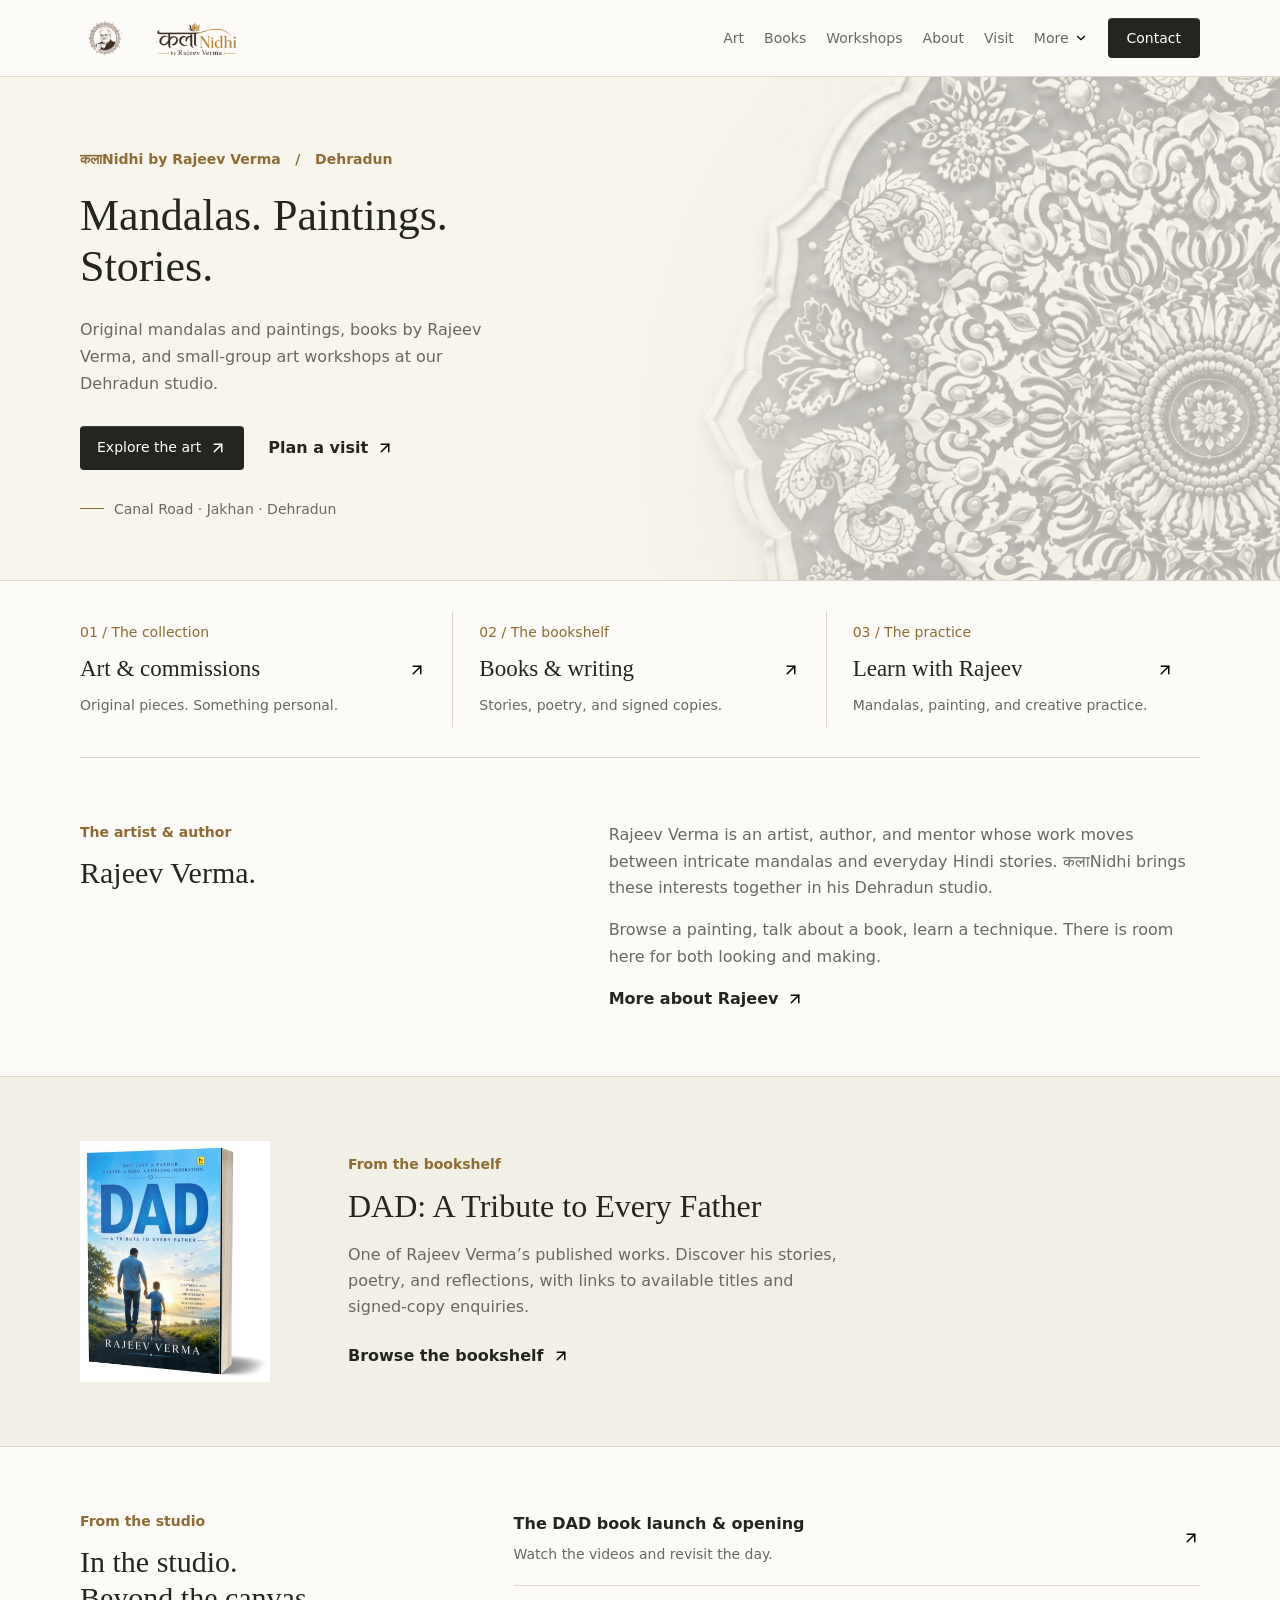
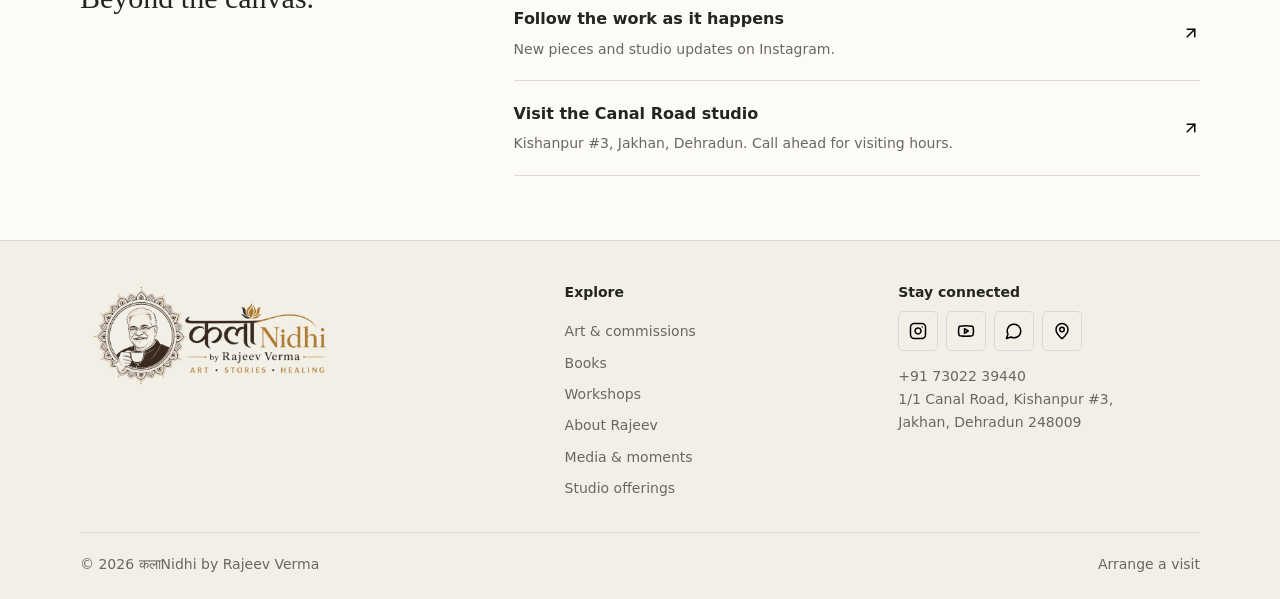
==== commit 6e7a687f: "Fix bookshelf alignment with shared page grid" ====
--- a/index.html
+++ b/index.html
@@ -21,7 +21,7 @@
     <link rel="apple-touch-icon" href="/assets/brand/kalanidhi-mark-512-transparent.png">
     <link rel="stylesheet" href="/assets/vendor/oat/oat.min.css?v=1.1.0">
     <link rel="stylesheet" href="/assets/css/oat-local.css?v=ivory-ink-3">
-    <link rel="stylesheet" href="/assets/css/styles.css?v=ivory-ink-3">
+    <link rel="stylesheet" href="/assets/css/styles.css?v=ivory-grid-4">
     <script type="application/ld+json">
 {
   "@context": "https://schema.org",
--- a/assets/css/styles.css
+++ b/assets/css/styles.css
@@ -92,8 +92,8 @@
 .studio-topics h3 { margin-bottom: 10px; }
 .studio-topics p { color: var(--muted-ink); font-size: 15px; }
 .studio-topics a { margin-top: 18px; font-size: 14px; }
-.book-spotlight { display: grid; grid-template-columns: 260px minmax(0,1fr); gap: 64px; align-items: center; max-width: 900px; margin-inline: auto; }
-.book-spotlight > img { width: 190px; max-height: 270px; height: auto; object-fit: contain; justify-self: center; }
+.book-spotlight { display: grid; grid-template-columns: 220px minmax(0,1fr); gap: 48px; align-items: center; }
+.book-spotlight > img { width: 190px; max-height: 270px; height: auto; object-fit: contain; justify-self: start; }
 .book-spotlight h2 { margin-bottom: 16px; font-size: 32px; }
 .book-spotlight p:not(.eyebrow) { color: var(--muted-ink); max-width: 490px; }
 .book-spotlight .text-link { margin-top: 22px; }
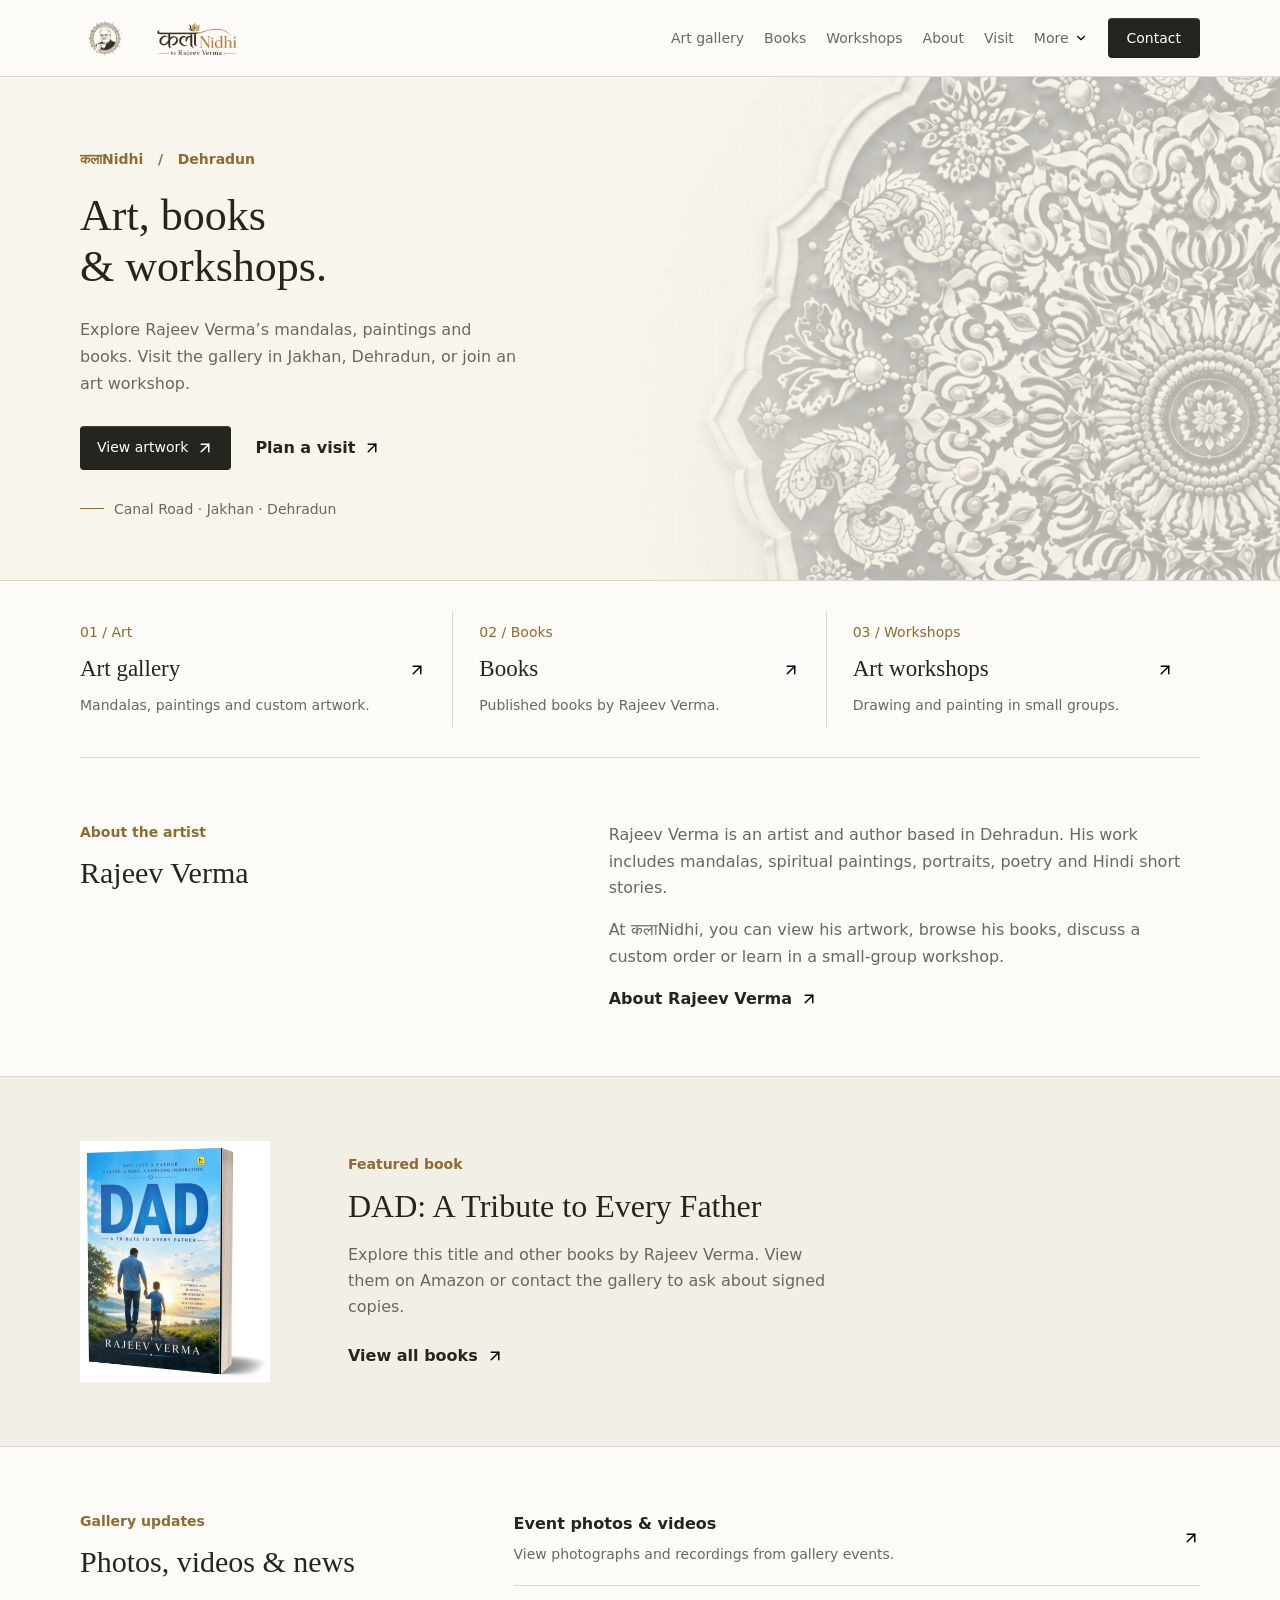
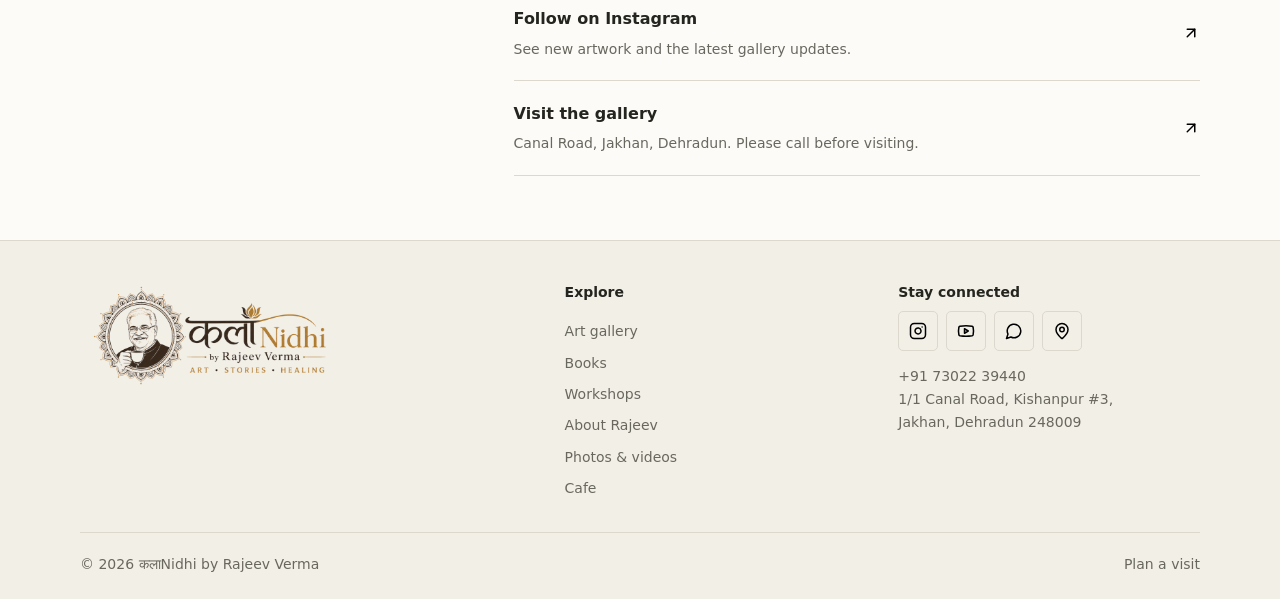
==== commit d1517bc0: "Rewrite site copy with clear gallery and workshop labels" ====
--- a/index.html
+++ b/index.html
@@ -5,17 +5,17 @@
     <meta name="viewport" content="width=device-width, initial-scale=1">
     <meta name="robots" content="index, follow, max-image-preview:large">
     <title>Mandala Art, Custom Art & Books in Dehradun | कलाNidhi by Rajeev Verma</title>
-    <meta name="description" content="कलाNidhi by Rajeev Verma is a Dehradun studio-gallery for mandala art, custom paintings, spiritual art, portraits, books, workshops, laughter therapy, kadha, and chai.">
+    <meta name="description" content="Explore mandala art, paintings and books by Rajeev Verma at कलाNidhi, Jakhan, Dehradun. Ask about custom artwork, visit the gallery or join an art workshop.">
     <link rel="canonical" href="https://kalanidhibyrajeev.com/">
     <meta property="og:type" content="website">
     <meta property="og:site_name" content="कलाNidhi by Rajeev Verma">
     <meta property="og:title" content="Mandala Art, Custom Art & Books in Dehradun | कलाNidhi">
-    <meta property="og:description" content="Rajeev Verma's Dehradun studio-gallery for mandala art, custom paintings, portraits, books, workshops, laughter therapy, kadha, and chai.">
+    <meta property="og:description" content="Mandalas, paintings, books and art workshops by Rajeev Verma at कलाNidhi, Canal Road, Jakhan, Dehradun.">
     <meta property="og:url" content="https://kalanidhibyrajeev.com/">
     <meta property="og:image" content="https://kalanidhibyrajeev.com/assets/img/kala-nidhi-social.jpg">
     <meta name="twitter:card" content="summary_large_image">
     <meta name="twitter:title" content="Mandala Art, Custom Art & Books in Dehradun | कलाNidhi">
-    <meta name="twitter:description" content="Mandala art, custom paintings, books, workshops, laughter therapy, kadha, and chai in Dehradun.">
+    <meta name="twitter:description" content="Explore mandalas, paintings, books and art workshops by Rajeev Verma in Dehradun.">
     <meta name="twitter:image" content="https://kalanidhibyrajeev.com/assets/img/kala-nidhi-social.jpg">
     <link rel="icon" href="/assets/img/favicon.svg" type="image/svg+xml">
     <link rel="apple-touch-icon" href="/assets/brand/kalanidhi-mark-512-transparent.png">
@@ -31,7 +31,7 @@
       "@id": "https://kalanidhibyrajeev.com/#website",
       "url": "https://kalanidhibyrajeev.com/",
       "name": "कलाNidhi by Rajeev Verma",
-      "description": "Dehradun studio-gallery for mandala art, custom art, books, workshops, laughter therapy, kadha, and chai.",
+      "description": "Art gallery in Jakhan, Dehradun, with mandalas, paintings, books and workshops by Rajeev Verma.",
       "inLanguage": "en-IN",
       "publisher": {
         "@id": "https://kalanidhibyrajeev.com/#gallery"
@@ -47,7 +47,7 @@
       "url": "https://kalanidhibyrajeev.com/",
       "image": "https://kalanidhibyrajeev.com/assets/img/kala-nidhi-social.jpg",
       "logo": "https://kalanidhibyrajeev.com/assets/brand/kalanidhi-mark-512-transparent.png",
-      "description": "A studio-gallery in Dehradun for mandala art, spiritual art, custom paintings, portraits, books, workshops, and morning wellness.",
+      "description": "An art gallery on Canal Road, Jakhan, Dehradun, featuring mandalas, paintings, custom artwork, books and art workshops by Rajeev Verma.",
       "telephone": [
         "+917302239440",
         "+918979711115"
@@ -78,7 +78,7 @@
         "https://rajeevverma.org/",
         "https://www.youtube.com/@HealthyFeasting"
       ],
-      "jobTitle": "Artist, author, mandala mentor, healer, and workshop guide",
+      "jobTitle": "Artist, author and art workshop teacher",
       "knowsAbout": [
         "Mandala art",
         "Custom art",
@@ -112,7 +112,7 @@
         <a class="site-logo" aria-current="page" href="/" aria-label="कलाNidhi home"><img src="/assets/brand/kalanidhi-header-logo-560x140-transparent.png" alt="कलाNidhi by Rajeev Verma" width="192" height="48"></a>
         <button class="nav-toggle" type="button" aria-expanded="false" aria-controls="site-nav"><span class="sr-only">Open navigation</span><span></span><span></span></button>
         <nav id="site-nav" class="site-nav" aria-label="Main navigation">
-          <a href="/art/">Art</a>
+          <a href="/art/">Art gallery</a>
           <a href="/books/">Books</a>
           <a href="/workshops/">Workshops</a>
           <a href="/about/">About</a>
@@ -120,9 +120,9 @@
           <details class="nav-more">
             <summary>More <img class="icon" src="/assets/icons/chevron-down.svg" alt="" width="14" height="14"></summary>
             <div class="nav-more-menu">
-              <a href="/media/">Media &amp; moments</a>
-              <a href="/daily-specials/">Studio offerings</a>
-              <a href="https://www.instagram.com/kalanidhibyrajeev/">On Instagram</a>
+              <a href="/media/">Photos &amp; videos</a>
+              <a href="/daily-specials/">Cafe</a>
+              <a href="https://www.instagram.com/kalanidhibyrajeev/">Instagram</a>
             </div>
           </details>
           <a class="button nav-contact" data-whatsapp-link href="https://wa.me/917302239440">Contact</a>
@@ -134,11 +134,11 @@
       <section class="home-hero">
         <div class="wrap">
           <div class="home-copy">
-            <p class="eyebrow">कलाNidhi by Rajeev Verma &nbsp; / &nbsp; Dehradun</p>
-            <h1>Mandalas. Paintings.<span>Stories.</span></h1>
-            <p class="lead">Original mandalas and paintings, books by Rajeev Verma, and small-group art workshops at our Dehradun studio.</p>
+            <p class="eyebrow">कलाNidhi &nbsp; / &nbsp; Dehradun</p>
+            <h1>Art, books<span>&amp; workshops.</span></h1>
+            <p class="lead">Explore Rajeev Verma’s mandalas, paintings and books. Visit the gallery in Jakhan, Dehradun, or join an art workshop.</p>
             <div class="hero-actions hstack gap-6">
-              <a class="button" href="/art/">Explore the art <img class="icon" src="/assets/icons/arrow-up-right.svg" alt="" width="18" height="18"></a>
+              <a class="button" href="/art/">View artwork <img class="icon" src="/assets/icons/arrow-up-right.svg" alt="" width="18" height="18"></a>
               <a class="text-link" href="/visit/">Plan a visit <img class="icon" src="/assets/icons/arrow-up-right.svg" alt="" width="18" height="18"></a>
             </div>
             <a class="hero-caption" href="/visit/">Canal Road &middot; Jakhan &middot; Dehradun</a>
@@ -146,33 +146,33 @@
         </div>
       </section>
       <div class="wrap studio-entries" aria-label="Explore कलाNidhi">
-        <a class="studio-entry" href="/art/"><span class="entry-index">01 / The collection</span><span class="entry-head">Art &amp; commissions <img class="icon" src="/assets/icons/arrow-up-right.svg" alt="" width="18" height="18"></span><p>Original pieces. Something personal.</p></a>
-        <a class="studio-entry" href="/books/"><span class="entry-index">02 / The bookshelf</span><span class="entry-head">Books &amp; writing <img class="icon" src="/assets/icons/arrow-up-right.svg" alt="" width="18" height="18"></span><p>Stories, poetry, and signed copies.</p></a>
-        <a class="studio-entry" href="/workshops/"><span class="entry-index">03 / The practice</span><span class="entry-head">Learn with Rajeev <img class="icon" src="/assets/icons/arrow-up-right.svg" alt="" width="18" height="18"></span><p>Mandalas, painting, and creative practice.</p></a>
+        <a class="studio-entry" href="/art/"><span class="entry-index">01 / Art</span><span class="entry-head">Art gallery <img class="icon" src="/assets/icons/arrow-up-right.svg" alt="" width="18" height="18"></span><p>Mandalas, paintings and custom artwork.</p></a>
+        <a class="studio-entry" href="/books/"><span class="entry-index">02 / Books</span><span class="entry-head">Books <img class="icon" src="/assets/icons/arrow-up-right.svg" alt="" width="18" height="18"></span><p>Published books by Rajeev Verma.</p></a>
+        <a class="studio-entry" href="/workshops/"><span class="entry-index">03 / Workshops</span><span class="entry-head">Art workshops <img class="icon" src="/assets/icons/arrow-up-right.svg" alt="" width="18" height="18"></span><p>Drawing and painting in small groups.</p></a>
       </div>
       <section class="section home-intro">
         <div class="wrap split-rule">
-          <div><p class="eyebrow">The artist &amp; author</p><h2>Rajeev Verma.</h2></div>
+          <div><p class="eyebrow">About the artist</p><h2>Rajeev Verma</h2></div>
           <div class="text-stack">
-            <p>Rajeev Verma is an artist, author, and mentor whose work moves between intricate mandalas and everyday Hindi stories. कलाNidhi brings these interests together in his Dehradun studio.</p>
-            <p>Browse a painting, talk about a book, learn a technique. There is room here for both looking and making.</p>
-            <a class="text-link" href="/about/">More about Rajeev <img class="icon" src="/assets/icons/arrow-up-right.svg" alt="" width="18" height="18"></a>
+            <p>Rajeev Verma is an artist and author based in Dehradun. His work includes mandalas, spiritual paintings, portraits, poetry and Hindi short stories.</p>
+            <p>At कलाNidhi, you can view his artwork, browse his books, discuss a custom order or learn in a small-group workshop.</p>
+            <a class="text-link" href="/about/">About Rajeev Verma <img class="icon" src="/assets/icons/arrow-up-right.svg" alt="" width="18" height="18"></a>
           </div>
         </div>
       </section>
 <section class="section section-tint">
         <div class="wrap book-spotlight">
           <img src="/assets/books/dad-a-tribute-to-every-father.jpg" alt="Cover of DAD: A Tribute to Every Father by Rajeev Verma" loading="lazy">
-          <div><p class="eyebrow">From the bookshelf</p><h2>DAD: A Tribute to Every Father</h2><p>One of Rajeev Verma’s published works. Discover his stories, poetry, and reflections, with links to available titles and signed-copy enquiries.</p><a class="text-link" href="/books/">Browse the bookshelf <img class="icon" src="/assets/icons/arrow-up-right.svg" alt="" width="18" height="18"></a></div>
+          <div><p class="eyebrow">Featured book</p><h2>DAD: A Tribute to Every Father</h2><p>Explore this title and other books by Rajeev Verma. View them on Amazon or contact the gallery to ask about signed copies.</p><a class="text-link" href="/books/">View all books <img class="icon" src="/assets/icons/arrow-up-right.svg" alt="" width="18" height="18"></a></div>
         </div>
       </section>
       <section class="section">
         <div class="wrap studio-notes">
-          <div><p class="eyebrow">From the studio</p><h2>In the studio.<br>Beyond the canvas.</h2></div>
+          <div><p class="eyebrow">Gallery updates</p><h2>Photos, videos &amp; news</h2></div>
           <div>
-            <a class="studio-note" href="/media/"><span><strong>The DAD book launch &amp; opening</strong><small>Watch the videos and revisit the day.</small></span><img class="icon" src="/assets/icons/arrow-up-right.svg" alt="" width="18" height="18"></a>
-            <a class="studio-note" href="https://www.instagram.com/kalanidhibyrajeev/"><span><strong>Follow the work as it happens</strong><small>New pieces and studio updates on Instagram.</small></span><img class="icon" src="/assets/icons/arrow-up-right.svg" alt="" width="18" height="18"></a>
-            <a class="studio-note" href="/visit/"><span><strong>Visit the Canal Road studio</strong><small>Kishanpur #3, Jakhan, Dehradun. Call ahead for visiting hours.</small></span><img class="icon" src="/assets/icons/arrow-up-right.svg" alt="" width="18" height="18"></a>
+            <a class="studio-note" href="/media/"><span><strong>Event photos &amp; videos</strong><small>View photographs and recordings from gallery events.</small></span><img class="icon" src="/assets/icons/arrow-up-right.svg" alt="" width="18" height="18"></a>
+            <a class="studio-note" href="https://www.instagram.com/kalanidhibyrajeev/"><span><strong>Follow on Instagram</strong><small>See new artwork and the latest gallery updates.</small></span><img class="icon" src="/assets/icons/arrow-up-right.svg" alt="" width="18" height="18"></a>
+            <a class="studio-note" href="/visit/"><span><strong>Visit the gallery</strong><small>Canal Road, Jakhan, Dehradun. Please call before visiting.</small></span><img class="icon" src="/assets/icons/arrow-up-right.svg" alt="" width="18" height="18"></a>
           </div>
         </div>
       </section>
@@ -183,7 +183,7 @@
         <div class="footer-brand"><a class="footer-logo" href="/" aria-label="कलाNidhi home"><img src="/assets/brand/kalanidhi-footer-logo-760x320-transparent.png" alt="कलाNidhi by Rajeev Verma" width="260" height="110" loading="lazy"></a></div>
         <nav class="footer-links" aria-label="Explore the studio">
           <strong>Explore</strong>
-          <a href="/art/">Art &amp; commissions</a><a href="/books/">Books</a><a href="/workshops/">Workshops</a><a href="/about/">About Rajeev</a><a href="/media/">Media &amp; moments</a><a href="/daily-specials/">Studio offerings</a>
+          <a href="/art/">Art gallery</a><a href="/books/">Books</a><a href="/workshops/">Workshops</a><a href="/about/">About Rajeev</a><a href="/media/">Photos &amp; videos</a><a href="/daily-specials/">Cafe</a>
         </nav>
         <div class="footer-connect">
           <strong>Stay connected</strong>
@@ -195,9 +195,9 @@
           </div>
           <p><a href="tel:+917302239440">+91 73022 39440</a><br><a href="/visit/">1/1 Canal Road, Kishanpur #3,<br>Jakhan, Dehradun 248009</a></p>
         </div>
-        <div class="footer-meta"><span>&copy; <span id="year">2026</span> कलाNidhi by Rajeev Verma</span><a href="/visit/">Arrange a visit</a></div>
+        <div class="footer-meta"><span>&copy; <span id="year">2026</span> कलाNidhi by Rajeev Verma</span><a href="/visit/">Plan a visit</a></div>
       </div>
     </footer>
-    <script src="/assets/js/main.js?v=ivory-ink-3" defer></script>
+    <script src="/assets/js/main.js?v=copy-1" defer></script>
   </body>
 </html>
